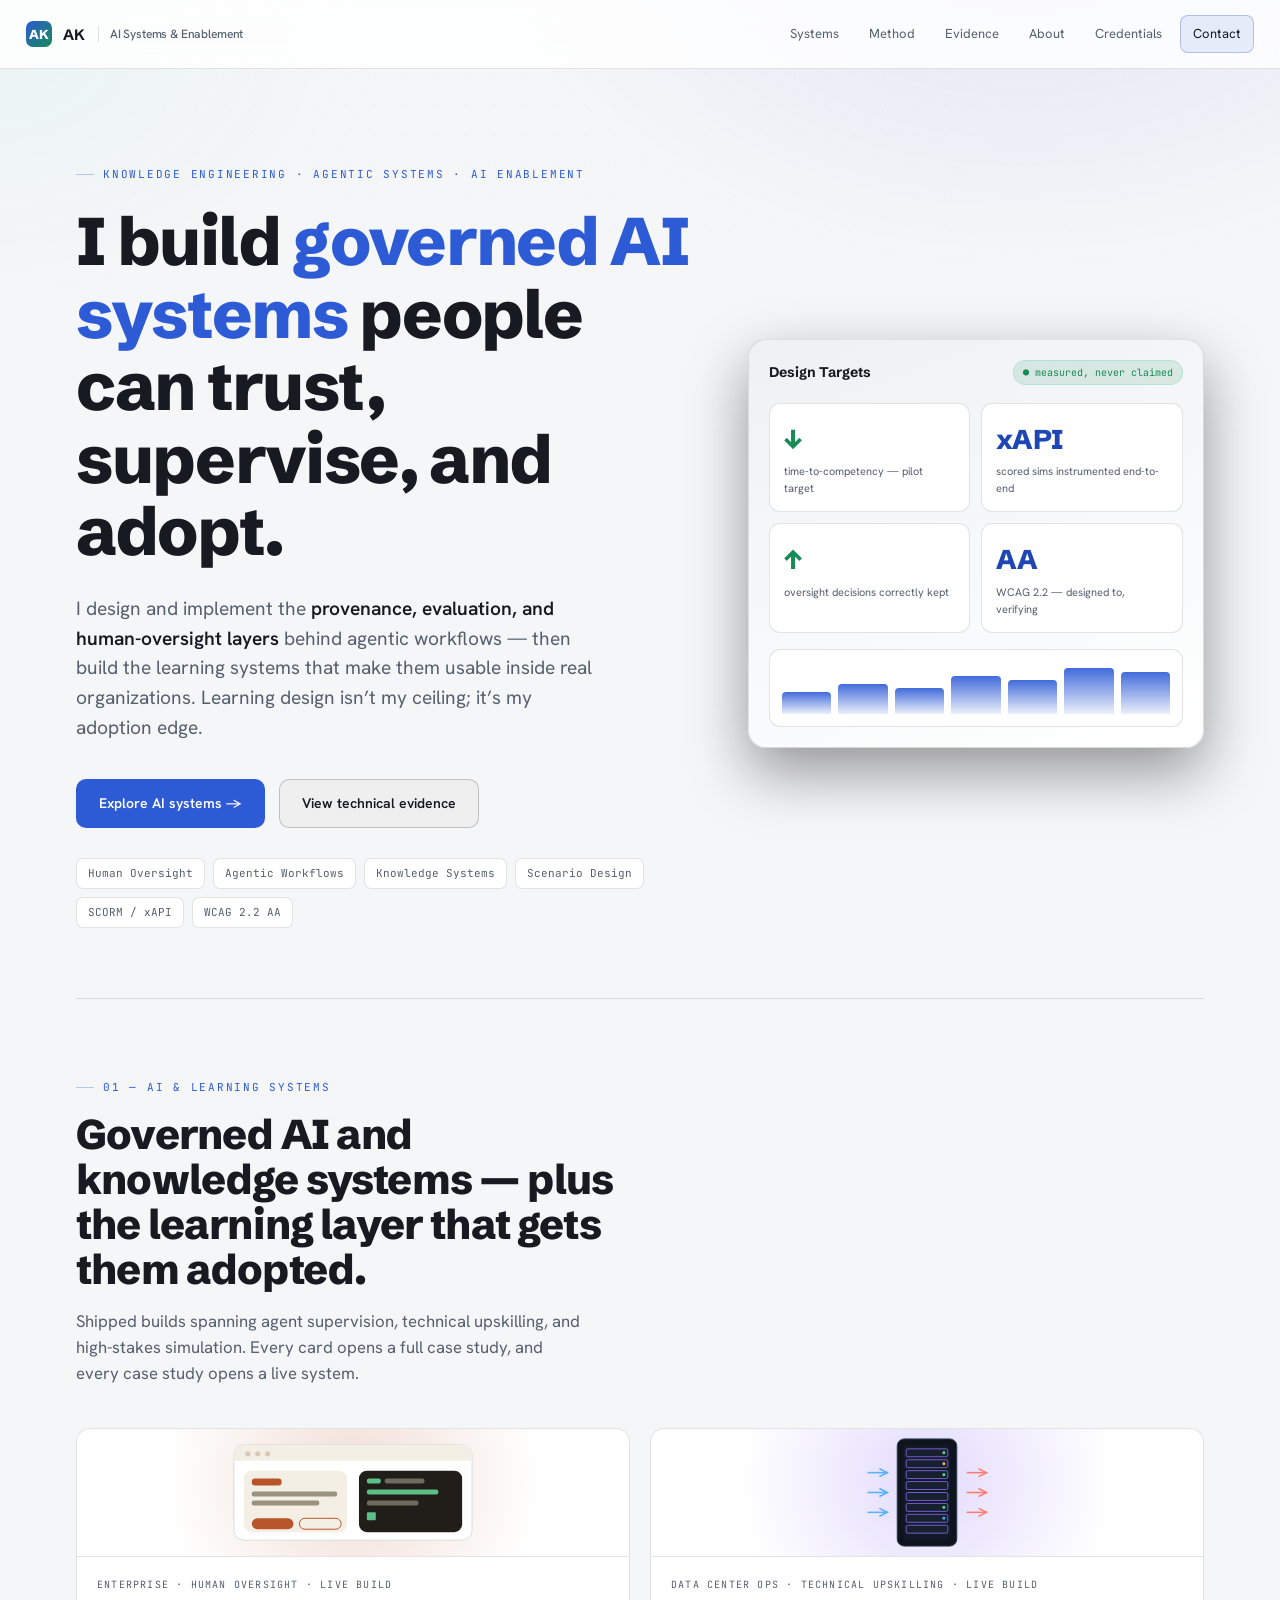
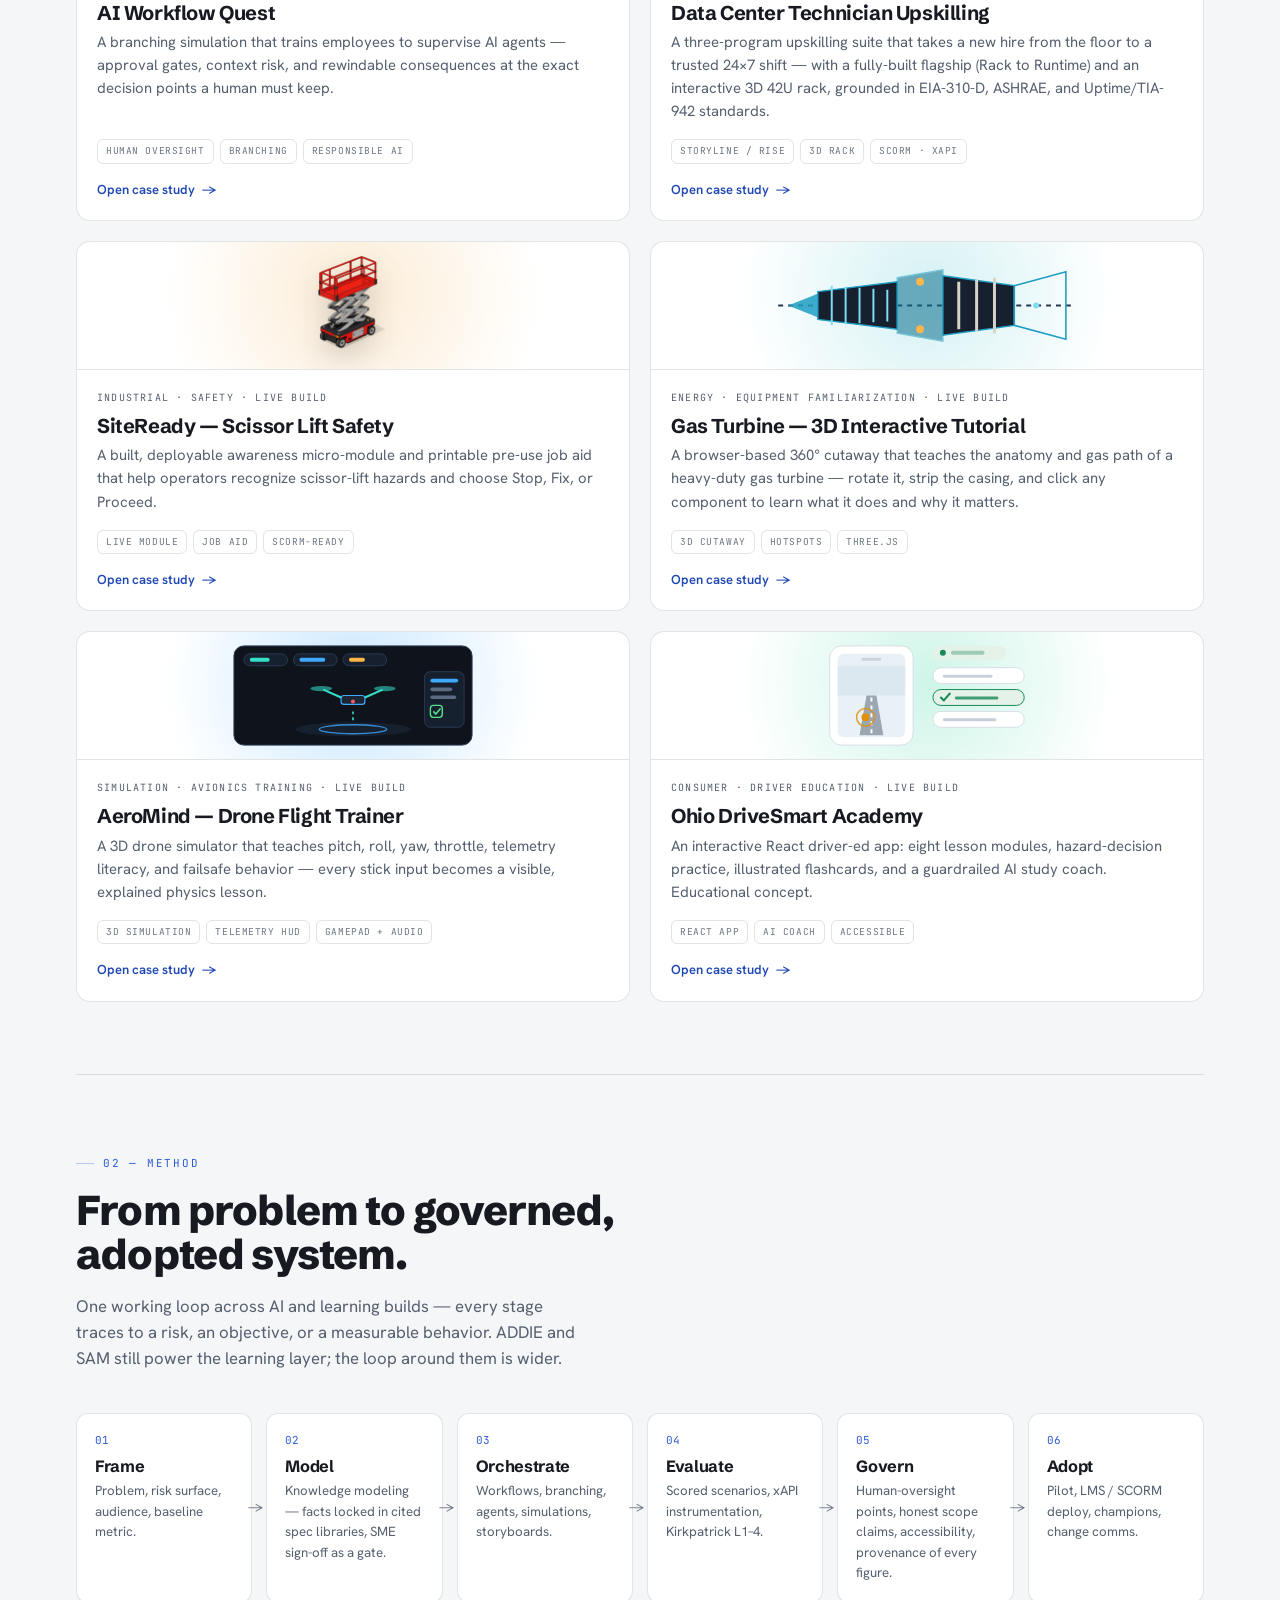
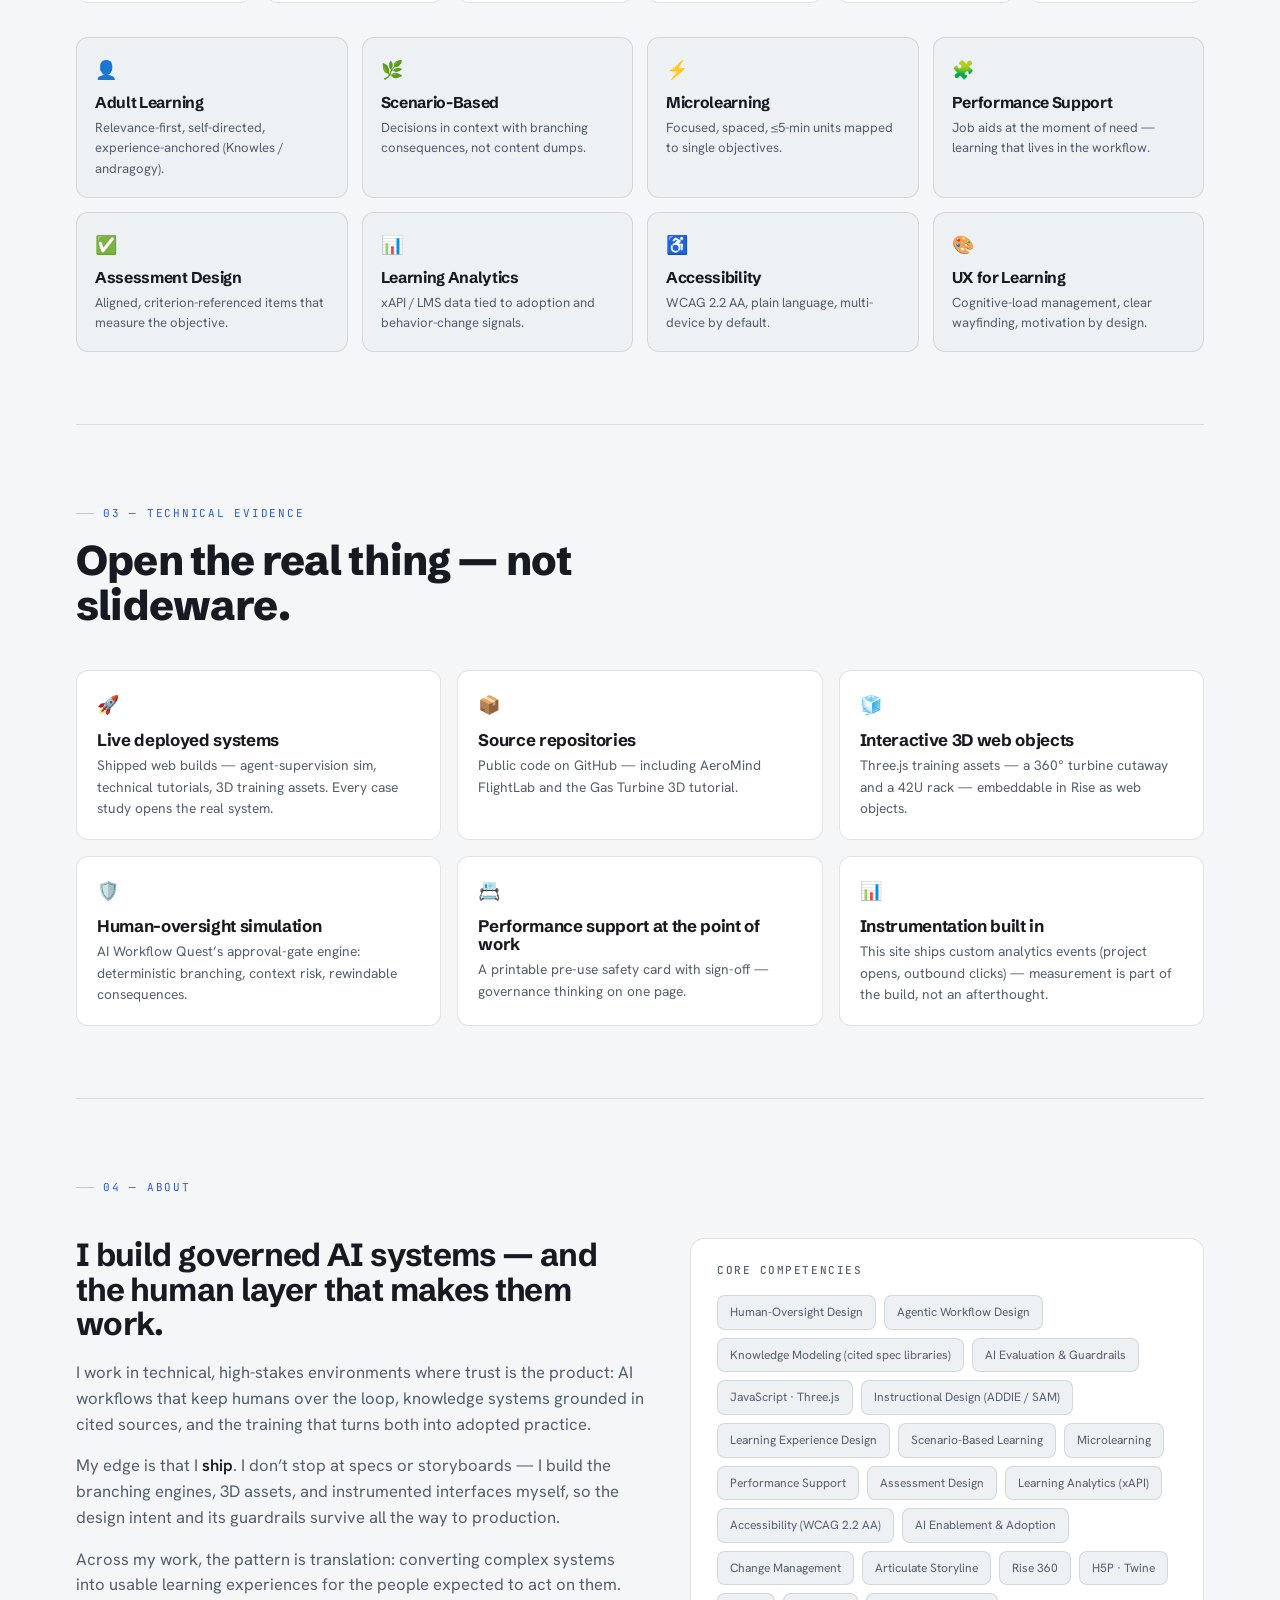
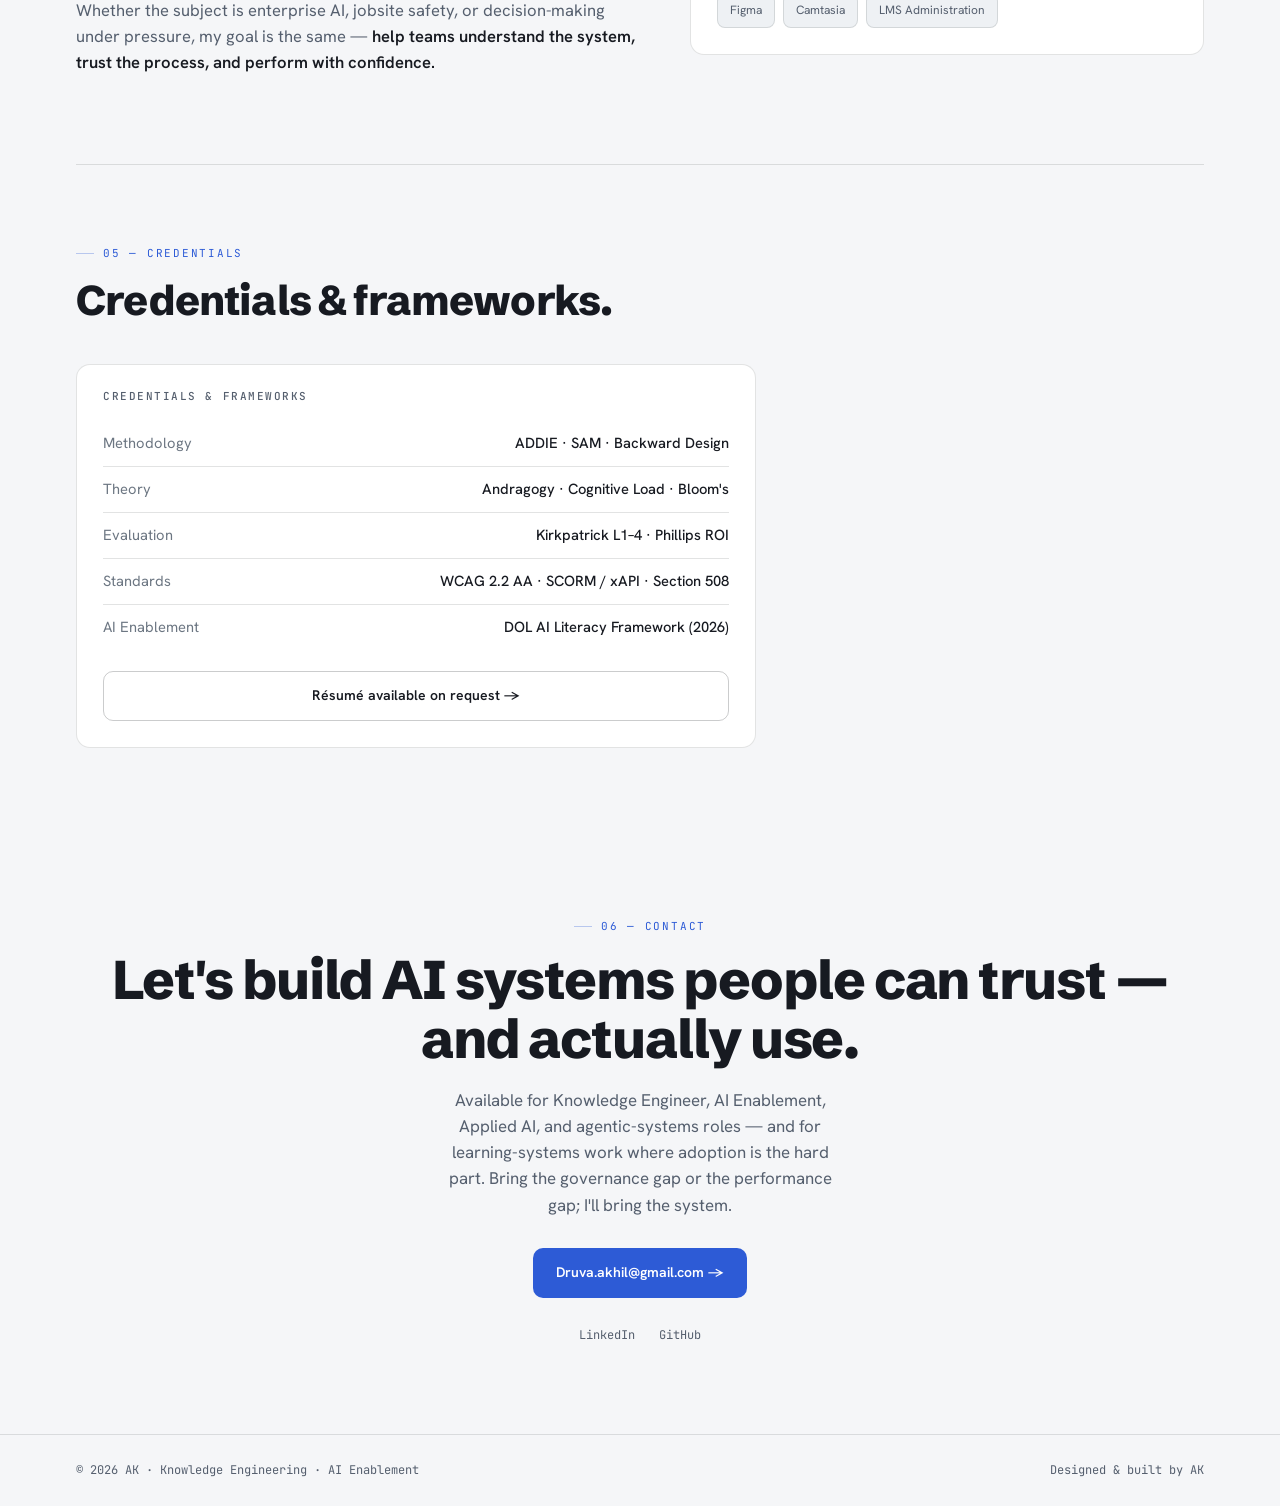
==== index.html @ ca0e845a "Hard pivot: AI-systems-first positioning + P0/P1/P2 audit fixes Repositions the portfolio per the ex" ====
<!DOCTYPE html>
<html lang="en">
<head>
<meta charset="UTF-8">
<meta name="viewport" content="width=device-width, initial-scale=1.0">
<title>AK — Knowledge Engineering · AI Enablement</title>
<link rel="preconnect" href="https://fonts.googleapis.com">
<link rel="preconnect" href="https://fonts.gstatic.com" crossorigin>
<link href="https://fonts.googleapis.com/css2?family=Hanken+Grotesk:wght@400;500;600;700&family=Schibsted+Grotesk:wght@500;600;700;800&family=JetBrains+Mono:wght@400;500&display=swap" rel="stylesheet">
<style>
:root{
  --bg:#F5F6F8; --surface:#FFFFFF; --surface-2:#EEF1F4; --surface-3:#E3E7EC;
  --border:rgba(22,24,29,.12); --border-2:rgba(22,24,29,.22);
  --text:#171A21; --muted:#555F6E; --faint:#6C7682;
  --primary:#2D5BD6; --primary-2:#1E47B5; --primary-soft:rgba(45,91,214,.10); --primary-line:rgba(45,91,214,.30);
  --emerald:#178A55; --emerald-soft:rgba(23,138,85,.12);
  --amber:#E0900C; --amber-soft:rgba(224,144,12,.14);
  --display:'Schibsted Grotesk',sans-serif; --sans:'Hanken Grotesk',sans-serif; --mono:'JetBrains Mono',monospace;
  --maxw:1180px; --r:14px;
}
*{margin:0;padding:0;box-sizing:border-box}
html{scroll-behavior:smooth}
body{background:var(--bg);color:var(--text);font-family:var(--sans);line-height:1.55;-webkit-font-smoothing:antialiased;overflow-x:hidden}
body::before{content:"";position:fixed;inset:0;z-index:0;pointer-events:none;
  background:
   radial-gradient(900px 600px at 80% -10%,var(--primary-soft),transparent 60%),
   radial-gradient(700px 500px at 0% 5%,rgba(63,215,164,.05),transparent 55%);}
.grid-bg{position:fixed;inset:0;z-index:0;pointer-events:none;opacity:.5;
  background-image:radial-gradient(rgba(22,24,29,.05) 1px,transparent 1px);background-size:30px 30px;
  mask-image:radial-gradient(ellipse 90% 60% at 50% 0%,#000,transparent 80%)}
::selection{background:var(--primary);color:#fff}
a{color:inherit;text-decoration:none}
.wrap{max-width:var(--maxw);margin:0 auto;padding:0 26px;position:relative;z-index:2}

/* eyebrow / labels */
.kicker{font-family:var(--mono);font-size:11px;letter-spacing:.16em;text-transform:uppercase;color:var(--primary);display:inline-flex;align-items:center;gap:9px}
.kicker::before{content:"";width:18px;height:1px;background:var(--primary-line)}
h1,h2,h3,h4{font-family:var(--display);letter-spacing:-.02em;line-height:1.08;font-weight:700}

/* ---------- NAV ---------- */
nav.top{position:fixed;top:0;left:0;right:0;z-index:50;display:flex;align-items:center;justify-content:space-between;
  padding:15px 26px;border-bottom:1px solid var(--border);background:rgba(255,255,255,.82);backdrop-filter:blur(14px)}
.brand{display:flex;align-items:center;gap:11px;font-family:var(--display);font-weight:700;font-size:15px;letter-spacing:-.01em;cursor:pointer}
.brand .mark{width:26px;height:26px;border-radius:7px;background:linear-gradient(135deg,var(--primary),var(--emerald));display:grid;place-items:center;font-size:13px;color:#fff;font-weight:800}
.brand .role{color:var(--muted);font-weight:500;font-size:12px;font-family:var(--sans);border-left:1px solid var(--border);padding-left:11px;margin-left:2px}
.navlinks{display:flex;gap:6px;align-items:center}
.navlinks a,.navlinks button{font-size:13px;color:var(--muted);padding:8px 12px;border-radius:8px;transition:.2s;cursor:pointer;background:none;border:0;font-family:inherit;line-height:inherit}
.navlinks a:hover,.navlinks button:hover{color:var(--text);background:var(--surface-2)}
.navlinks a.cta,.navlinks button.cta{color:var(--text);border:1px solid var(--primary-line);background:var(--primary-soft)}
.navlinks a.cta:hover{background:var(--primary);color:#fff}
.burger{display:none;background:none;border:1px solid var(--border-2);color:var(--text);border-radius:8px;padding:7px 11px;cursor:pointer}
@media(max-width:840px){.navlinks{display:none;position:absolute;top:60px;right:18px;left:18px;flex-direction:column;background:var(--surface-2);border:1px solid var(--border);border-radius:12px;padding:10px}
 .navlinks.open{display:flex}.navlinks a{width:100%}.burger{display:block}.brand .role{display:none}}

/* ---------- VIEWS ---------- */
.view{display:none;padding-top:62px}
.view.active{display:block;animation:fade .5s ease}
@keyframes fade{from{opacity:0;transform:translateY(8px)}to{opacity:1;transform:none}}

/* reveal */
.rv{opacity:0;transform:translateY(22px);transition:.8s cubic-bezier(.16,1,.3,1)}
.rv.in{opacity:1;transform:none}

/* ---------- HERO ---------- */
.hero{padding:96px 0 70px}
.hero-grid{display:grid;grid-template-columns:1.15fr .85fr;gap:54px;align-items:center}
.hero h1{font-size:clamp(2.4rem,5.6vw,4.2rem);font-weight:800;margin:22px 0 0;max-width:16ch}
.hero h1 .hl{color:var(--primary)}
.hero .lead{margin-top:26px;font-size:clamp(1.05rem,1.5vw,1.22rem);color:var(--muted);max-width:48ch}
.hero .lead b{color:var(--text);font-weight:600}
.hero-cta{margin-top:36px;display:flex;gap:14px;flex-wrap:wrap}
.btn{display:inline-flex;align-items:center;gap:9px;font-size:14px;font-weight:600;padding:13px 22px;border-radius:10px;transition:.25s;cursor:pointer;border:1px solid transparent}
.btn-primary{background:var(--primary);color:#fff}.btn-primary:hover{background:var(--primary-2);box-shadow:0 8px 30px rgba(94,139,255,.3)}
.btn-ghost{border-color:var(--border-2);color:var(--text)}.btn-ghost:hover{background:var(--surface-2);border-color:var(--primary-line)}
.hero-tags{margin-top:30px;display:flex;flex-wrap:wrap;gap:8px}
.tag{font-family:var(--mono);font-size:11px;color:var(--muted);border:1px solid var(--border);background:var(--surface);padding:6px 11px;border-radius:7px}
/* dashboard mock */
.dash{background:linear-gradient(160deg,var(--surface-2),var(--surface));border:1px solid var(--border);border-radius:18px;padding:20px;box-shadow:0 24px 60px rgba(0,0,0,.4)}
.dash-top{display:flex;justify-content:space-between;align-items:center;margin-bottom:18px}
.dash-top .t{font-family:var(--display);font-weight:700;font-size:14px}
.dash-top .pill{font-family:var(--mono);font-size:10px;color:var(--emerald);background:var(--emerald-soft);border:1px solid rgba(63,215,164,.25);padding:4px 9px;border-radius:20px}
.dash-stats{display:grid;grid-template-columns:1fr 1fr;gap:11px;margin-bottom:16px}
.dstat{background:var(--surface);border:1px solid var(--border);border-radius:11px;padding:14px}
.dstat .n{font-family:var(--display);font-weight:800;font-size:1.7rem;letter-spacing:-.03em}
.dstat .n.up{color:var(--emerald)}.dstat .n.bl{color:var(--primary-2)}
.dstat .l{font-size:11px;color:var(--muted);margin-top:3px}
.bars{display:flex;align-items:flex-end;gap:7px;height:78px;padding:12px;background:var(--surface);border:1px solid var(--border);border-radius:11px}
.bars i{flex:1;background:linear-gradient(var(--primary),var(--primary-soft));border-radius:4px 4px 0 0;opacity:.9;animation:rise 1s cubic-bezier(.16,1,.3,1) both}
@keyframes rise{from{height:4px!important;opacity:0}to{opacity:.9}}
@media(max-width:860px){.hero-grid{grid-template-columns:1fr;gap:38px}}

/* ---------- SECTION ---------- */
section.blk{padding:72px 0;border-top:1px solid var(--border)}
.sec-head{max-width:62ch;margin-bottom:42px}
.sec-head h2{font-size:clamp(1.7rem,3.6vw,2.6rem);font-weight:800;margin-top:16px}
.sec-head p{margin-top:16px;color:var(--muted);font-size:1.05rem;max-width:56ch}

/* learning systems cards */
.sys-grid{display:grid;grid-template-columns:repeat(2,1fr);gap:20px}
.sys-card{background:var(--surface);border:1px solid var(--border);border-radius:var(--r);overflow:hidden;cursor:pointer;transition:.3s;display:flex;flex-direction:column}
.sys-card:hover{transform:translateY(-5px);border-color:var(--primary-line);box-shadow:0 18px 44px rgba(0,0,0,.4)}
.sys-thumb{height:128px;position:relative;display:grid;place-items:center;border-bottom:1px solid var(--border);overflow:hidden}
.sys-thumb .ic{font-size:30px;z-index:2}
.sys-thumb .glow{position:absolute;inset:0;opacity:.9}
.sys-thumb img.prev{position:absolute;inset:0;width:100%;height:100%;object-fit:contain;padding:14px;z-index:2;filter:drop-shadow(0 10px 14px rgba(22,24,29,.18))}
.sys-thumb svg.prev{position:absolute;inset:0;width:100%;height:100%;z-index:2}
.t-lms .glow{background:radial-gradient(circle at 50% 40%,rgba(184,85,43,.22),transparent 65%)}
.t-safe .glow{background:radial-gradient(circle at 50% 40%,rgba(242,180,92,.28),transparent 65%)}
.t-drive .glow{background:radial-gradient(circle at 50% 40%,rgba(63,215,164,.28),transparent 65%)}
.t-aero .glow{background:radial-gradient(circle at 50% 40%,rgba(63,169,255,.30),transparent 65%)}
.t-turbine .glow{background:radial-gradient(circle at 50% 40%,rgba(90,200,210,.28),transparent 65%)}
.t-datacenter .glow{background:radial-gradient(circle at 50% 40%,rgba(139,110,246,.28),transparent 65%)}
.sys-body{padding:20px;flex:1;display:flex;flex-direction:column}
.sys-cat{font-family:var(--mono);font-size:10px;letter-spacing:.12em;text-transform:uppercase;color:var(--muted)}
.sys-card h3{font-size:1.25rem;margin:9px 0 8px}
.sys-card p{color:var(--muted);font-size:.93rem;flex:1}
.sys-meta{margin-top:16px;display:flex;flex-wrap:wrap;gap:6px}
.mini{font-family:var(--mono);font-size:9.5px;color:var(--faint);border:1px solid var(--border);padding:4px 8px;border-radius:6px;text-transform:uppercase;letter-spacing:.06em}
.sys-go{margin-top:16px;font-size:13px;font-weight:600;color:var(--primary-2);display:flex;align-items:center;gap:7px}
.sys-card:hover .sys-go .a{transform:translateX(4px)}.sys-go .a{transition:.25s}
@media(max-width:860px){.sys-grid{grid-template-columns:1fr}}

/* ADDIE / process */
.addie{display:grid;grid-template-columns:repeat(6,1fr);gap:14px;margin-bottom:34px}
@media(max-width:1000px){.addie{grid-template-columns:repeat(3,1fr)}.addie-step::after{display:none}}
@media(max-width:560px){.addie{grid-template-columns:1fr 1fr}}
.addie-step{background:var(--surface);border:1px solid var(--border);border-radius:12px;padding:18px;position:relative}
.addie-step .s{font-family:var(--mono);font-size:11px;color:var(--primary)}
.addie-step h4{font-size:1.02rem;margin:8px 0 6px}
.addie-step p{font-size:.83rem;color:var(--muted)}
.addie-step::after{content:"→";position:absolute;right:-12px;top:50%;transform:translateY(-50%);color:var(--faint);font-size:14px;z-index:3}
.addie-step:last-child::after{display:none}
@media(max-width:860px){.addie{grid-template-columns:1fr 1fr}.addie-step::after{display:none}}
.method-grid{display:grid;grid-template-columns:repeat(4,1fr);gap:14px}
.method{background:var(--surface-2);border:1px solid var(--border);border-radius:12px;padding:18px;transition:.25s}
.method:hover{border-color:var(--primary-line)}
.method .ic{font-size:18px}
.method h4{font-size:.98rem;margin:11px 0 6px}
.method p{font-size:.82rem;color:var(--muted)}
@media(max-width:860px){.method-grid{grid-template-columns:1fr 1fr}}

/* artifacts */
.art-grid{display:grid;grid-template-columns:repeat(3,1fr);gap:16px}
.art{background:var(--surface);border:1px solid var(--border);border-radius:12px;padding:20px}
.art .ic{font-size:18px;color:var(--primary-2)}
.art h4{margin:12px 0 6px;font-size:1.05rem}
.art p{font-size:.86rem;color:var(--muted)}
@media(max-width:860px){.art-grid{grid-template-columns:1fr}}

/* about / resume */
.two{display:grid;grid-template-columns:1.05fr .95fr;gap:46px;align-items:start}
@media(max-width:860px){.two{grid-template-columns:1fr;gap:34px}}
.prose p{color:var(--muted);margin-bottom:16px;font-size:1.04rem}
.prose b{color:var(--text);font-weight:600}
.panel{background:var(--surface);border:1px solid var(--border);border-radius:var(--r);padding:26px}
.panel h4{font-family:var(--mono);font-size:11px;letter-spacing:.14em;text-transform:uppercase;color:var(--muted);font-weight:500;margin-bottom:18px}
.kv{display:flex;justify-content:space-between;gap:16px;padding:11px 0;border-top:1px solid var(--border);font-size:.92rem}
.kv:first-of-type{border-top:0}.kv .k{color:var(--faint)}.kv .v{text-align:right;font-weight:500}
.comp-list{display:flex;flex-wrap:wrap;gap:8px}
.comp{font-size:12px;border:1px solid var(--border);background:var(--surface-2);padding:7px 12px;border-radius:8px;color:var(--muted)}
.res-row{padding:16px 0;border-top:1px solid var(--border)}
.res-row:first-child{border-top:0}
.res-row .rt{font-weight:600;font-family:var(--display)}
.res-row .rs{font-size:12px;color:var(--primary-2);font-family:var(--mono);margin:3px 0 7px}
.res-row p{font-size:.9rem;color:var(--muted)}

/* contact */
.contact{text-align:center;padding:90px 0}
.contact h2{font-size:clamp(2rem,5vw,3.4rem);font-weight:800}
.contact p{color:var(--muted);max-width:46ch;margin:18px auto 0;font-size:1.06rem}
.contact .btn{margin-top:30px}
.cx{margin-top:28px;display:flex;gap:24px;justify-content:center;flex-wrap:wrap;font-family:var(--mono);font-size:12px;color:var(--muted)}
.cx a:hover{color:var(--primary-2)}

footer{border-top:1px solid var(--border);padding:26px 0;font-size:12px;color:var(--muted);font-family:var(--mono)}
footer .wrap{display:flex;justify-content:space-between;flex-wrap:wrap;gap:12px}

/* ============ PROJECT PAGE ============ */
.proj-hero{padding:46px 0 30px;border-bottom:1px solid var(--border)}
.back{font-size:13px;color:var(--muted);display:inline-flex;align-items:center;gap:8px;margin-bottom:24px;cursor:pointer;transition:.2s;background:none;border:0;font-family:inherit;padding:0}
.back:hover{color:var(--text)}
.proj-hero h1{font-size:clamp(2rem,4.6vw,3.2rem);font-weight:800;margin:14px 0 0;max-width:18ch}
.proj-hero .sub{margin-top:18px;color:var(--muted);font-size:1.1rem;max-width:58ch}
.proj-facts{margin-top:28px;display:grid;grid-template-columns:repeat(4,1fr);gap:1px;background:var(--border);border:1px solid var(--border);border-radius:12px;overflow:hidden}
.fact{background:var(--surface);padding:16px}
.fact .fl{font-family:var(--mono);font-size:10px;letter-spacing:.1em;text-transform:uppercase;color:var(--faint)}
.fact .fv{font-weight:600;font-size:.95rem;margin-top:5px}
@media(max-width:760px){.proj-facts{grid-template-columns:1fr 1fr}.proj-hero h1{font-size:2rem}}

/* sticky section nav */
.proj-layout{display:grid;grid-template-columns:200px 1fr;gap:40px;padding:40px 0}
.sidenav{position:sticky;top:84px;align-self:start;font-size:13px}
.sidenav a,.sidenav button{display:block;width:100%;text-align:left;padding:7px 12px;color:var(--muted);border-radius:8px;border-left:2px solid transparent;cursor:pointer;transition:.2s;line-height:1.3;background:none;border-top:0;border-right:0;border-bottom:0;font-family:inherit;font-size:inherit}
.sidenav a:hover,.sidenav button:hover{color:var(--text);background:var(--surface)}
.sidenav a.active{color:var(--primary-2);border-left-color:var(--primary)}
@media(max-width:920px){.proj-layout{grid-template-columns:1fr}.sidenav{display:none}}

.s-block{padding:30px 0;border-top:1px solid var(--border);scroll-margin-top:80px}
.s-block:first-child{border-top:0}
.s-block .num{font-family:var(--mono);font-size:11px;color:var(--primary)}
.s-block h3{font-size:1.4rem;margin:8px 0 16px;font-weight:700}
.s-block p{color:var(--muted);margin-bottom:14px}
.s-block p b{color:var(--text);font-weight:600}

/* objective list */
.obj{list-style:none;display:flex;flex-direction:column;gap:10px}
.obj li{display:grid;grid-template-columns:auto 1fr;gap:12px;align-items:start;background:var(--surface);border:1px solid var(--border);border-radius:10px;padding:13px 15px}
.obj .lvl{font-family:var(--mono);font-size:10px;text-transform:uppercase;letter-spacing:.08em;color:var(--primary-2);border:1px solid var(--primary-line);padding:3px 8px;border-radius:6px;white-space:nowrap;align-self:start}
.obj .lvl.app{color:var(--emerald);border-color:rgba(63,215,164,.3)}
.obj .lvl.eval{color:#9a6a00;border-color:rgba(224,144,12,.35)}
.obj li span{font-size:.95rem}

/* arch / module map */
.arch{display:flex;flex-direction:column;gap:10px}
.arch-tier{background:var(--surface);border:1px solid var(--border);border-radius:11px;padding:16px}
.arch-tier .at{font-weight:600;display:flex;align-items:center;gap:10px;margin-bottom:10px}
.arch-tier .at .badge{font-family:var(--mono);font-size:10px;color:var(--primary);background:var(--primary-soft);padding:3px 8px;border-radius:6px}
.mods{display:flex;flex-wrap:wrap;gap:8px}
.mod{font-size:12px;background:var(--surface-2);border:1px solid var(--border);padding:7px 11px;border-radius:8px;color:var(--muted)}

/* storyboard frame */
.story-grid{display:grid;grid-template-columns:1fr 1fr;gap:16px}
.frame{background:var(--surface);border:1px solid var(--border);border-radius:12px;overflow:hidden}
.frame .screen{height:150px;background:var(--surface-3);border-bottom:1px solid var(--border);position:relative;display:flex;flex-direction:column;padding:14px;gap:8px}
.frame .screen .fnum{position:absolute;top:10px;right:12px;font-family:var(--mono);font-size:10px;color:var(--faint)}
.mock-bar{height:8px;border-radius:4px;background:var(--border-2)}
.mock-bar.w70{width:70%}.mock-bar.w40{width:40%}.mock-bar.w90{width:90%}
.mock-btn{margin-top:auto;display:flex;gap:7px}
.mock-btn i{height:22px;border-radius:6px;background:var(--primary-soft);border:1px solid var(--primary-line);flex:1}
.mock-btn i.alt{background:var(--surface);border-color:var(--border)}
.frame .meta{padding:14px}
.frame .meta .role{font-family:var(--mono);font-size:9.5px;text-transform:uppercase;letter-spacing:.1em;color:var(--primary-2);margin-bottom:4px}
.frame .meta p{font-size:.85rem;color:var(--muted);margin-bottom:10px}
.frame .meta p:last-child{margin-bottom:0}
@media(max-width:680px){.story-grid{grid-template-columns:1fr}}

/* generic cards row */
.row3{display:grid;grid-template-columns:repeat(3,1fr);gap:14px}
.row2{display:grid;grid-template-columns:1fr 1fr;gap:14px}
.mini-card{background:var(--surface);border:1px solid var(--border);border-radius:11px;padding:18px}
.mini-card .ic{font-size:17px;color:var(--primary-2)}
.mini-card h4{font-size:1rem;margin:10px 0 6px}
.mini-card p{font-size:.85rem;color:var(--muted);margin:0}
@media(max-width:760px){.row3,.row2{grid-template-columns:1fr}}

/* assessment table */
.tbl{width:100%;border-collapse:collapse;border:1px solid var(--border);border-radius:11px;overflow:hidden;font-size:.88rem}
.tbl th{text-align:left;font-family:var(--mono);font-size:10px;letter-spacing:.1em;text-transform:uppercase;color:var(--muted);font-weight:500;padding:12px 14px;background:var(--surface-2);border-bottom:1px solid var(--border)}
.tbl td{padding:12px 14px;border-bottom:1px solid var(--border);color:var(--muted);vertical-align:top}
.tbl tr:last-child td{border-bottom:0}
.tbl td b{color:var(--text);font-weight:600}
.tbl .tag-l{font-family:var(--mono);font-size:10px;color:var(--primary-2)}

/* accessibility checklist */
.a11y{display:grid;grid-template-columns:1fr 1fr;gap:10px}
.a11y div{display:flex;gap:10px;align-items:flex-start;font-size:.9rem;color:var(--muted);background:var(--surface);border:1px solid var(--border);border-radius:9px;padding:12px 14px}
.a11y .ck{color:var(--emerald);font-weight:700}
@media(max-width:680px){.a11y{grid-template-columns:1fr}}

/* prototype screens */
.proto{display:grid;grid-template-columns:repeat(3,1fr);gap:16px}
.device{background:var(--surface);border:1px solid var(--border-2);border-radius:14px;padding:10px;box-shadow:0 14px 36px rgba(0,0,0,.35)}
.device .scr{background:var(--bg);border:1px solid var(--border);border-radius:9px;min-height:220px;padding:14px;display:flex;flex-direction:column;gap:9px}
.device .scr .hd{display:flex;justify-content:space-between;align-items:center}
.device .scr .hd .dt{font-family:var(--display);font-weight:700;font-size:13px}
.device .scr .hd .dp{font-family:var(--mono);font-size:9px;color:var(--emerald);background:var(--emerald-soft);padding:2px 6px;border-radius:10px}
.device .cap{font-family:var(--mono);font-size:10px;color:var(--faint);text-align:center;margin-top:10px;letter-spacing:.04em}
.progress{height:6px;background:var(--surface-3);border-radius:4px;overflow:hidden}
.progress i{display:block;height:100%;background:var(--primary);border-radius:4px}
.choice{border:1px solid var(--border);border-radius:8px;padding:10px;font-size:.78rem;color:var(--muted)}
.choice.sel{border-color:var(--primary-line);background:var(--primary-soft);color:var(--text)}
.donut{width:74px;height:74px;border-radius:50%;margin:6px auto;background:conic-gradient(var(--surface-3) 0 100%);display:grid;place-items:center}
.donut::after{content:"—";width:52px;height:52px;border-radius:50%;background:var(--bg);display:grid;place-items:center;font-family:var(--display);font-weight:700;font-size:14px;color:var(--faint)}
@media(max-width:760px){.proto{grid-template-columns:1fr}}

/* metrics */
.metric-grid{display:grid;grid-template-columns:repeat(4,1fr);gap:14px}
.mc{background:var(--surface);border:1px solid var(--border);border-radius:12px;padding:20px}
.mc .v{font-family:var(--display);font-weight:800;font-size:1.9rem;letter-spacing:-.03em;color:var(--primary-2)}
.mc .v.up{color:var(--emerald)}
.mc .l{font-size:.82rem;color:var(--muted);margin-top:6px}
.mc .k{font-family:var(--mono);font-size:9.5px;color:var(--faint);margin-top:8px;text-transform:uppercase;letter-spacing:.06em}
@media(max-width:760px){.metric-grid{grid-template-columns:1fr 1fr}}
.note{font-family:var(--mono);font-size:11px;color:var(--faint);margin-top:14px;display:flex;gap:8px}
.note b{color:var(--primary-2)}
.mtgt{display:inline-flex;align-items:center;gap:7px;font-family:var(--mono);font-weight:700;font-size:.82rem;letter-spacing:.04em;text-transform:uppercase;color:var(--emerald);background:var(--emerald-soft);border:1px solid rgba(23,138,85,.32);border-radius:999px;padding:6px 13px}

/* reflection */
.reflect{background:linear-gradient(160deg,var(--surface-2),var(--surface));border:1px solid var(--border);border-left:3px solid var(--primary);border-radius:12px;padding:24px}
.reflect p{color:var(--muted);margin-bottom:12px}
.reflect p:last-child{margin-bottom:0}
.reflect b{color:var(--text)}

/* journey */
.journey{display:grid;grid-template-columns:repeat(4,1fr);gap:1px;background:var(--border);border:1px solid var(--border);border-radius:12px;overflow:hidden}
.jstep{background:var(--surface);padding:16px}
.jstep .jh{font-weight:600;font-size:.92rem;display:flex;align-items:center;gap:8px}
.jstep .jh .d{width:7px;height:7px;border-radius:50%;background:var(--primary)}
.jstep .je{font-size:.8rem;color:var(--muted);margin-top:8px}
.jstep .jp{font-size:.74rem;color:var(--faint);margin-top:8px;font-style:italic}
@media(max-width:760px){.journey{grid-template-columns:1fr 1fr}}
/* ---------- a11y & robustness (pivot pass) ---------- */
a.sys-card{color:inherit;text-decoration:none}
a.art{color:inherit;text-decoration:none;display:block;transition:.25s}
a.art:hover{transform:translateY(-3px);border-color:var(--primary-line)}
button.btn{font-family:inherit;line-height:inherit}
button.brand{background:none;border:0;padding:0;color:inherit;text-align:left}
:is(a,button,[tabindex="0"]):focus-visible{outline:2px solid var(--primary);outline-offset:3px;border-radius:8px}
@media print{.rv{opacity:1 !important;transform:none !important}}
@media (prefers-reduced-motion: reduce){.rv{opacity:1;transform:none;transition:none}}
</style>
</head>
<body>
<div class="grid-bg"></div>

<nav class="top">
  <button class="brand" onclick="go('home')" aria-label="Home"><span class="mark">AK</span> AK <span class="role">AI Systems &amp; Enablement</span></button>
  <div class="navlinks" id="navlinks">
    <button onclick="go('home');scrollTo2('systems')">Systems</button>
    <button onclick="go('home');scrollTo2('process')">Method</button>
    <button onclick="go('home');scrollTo2('artifacts')">Evidence</button>
    <button onclick="go('home');scrollTo2('about')">About</button>
    <button onclick="go('home');scrollTo2('resume')">Credentials</button>
    <button class="cta" onclick="go('home');scrollTo2('contact')">Contact</button>
  </div>
  <button class="burger" aria-label="Menu" aria-controls="navlinks" aria-expanded="false" onclick="var n=document.getElementById('navlinks');n.classList.toggle('open');this.setAttribute('aria-expanded',n.classList.contains('open'))">☰</button>
</nav>

<!-- ============================= HOME ============================= -->
<main id="home" class="view active">
  <div class="wrap">
    <!-- HERO -->
    <header class="hero">
      <div class="hero-grid">
        <div>
          <span class="kicker rv">Knowledge Engineering · Agentic Systems · AI Enablement</span>
          <h1 class="rv">I build <span class="hl">governed AI systems</span> people can trust, supervise, and adopt.</h1>
          <p class="lead rv">I design and implement the <b>provenance, evaluation, and human-oversight layers</b> behind agentic workflows — then build the learning systems that make them usable inside real organizations. Learning design isn’t my ceiling; it’s my adoption edge.</p>
          <div class="hero-cta rv">
            <button class="btn btn-primary" onclick="scrollTo2('systems')">Explore AI systems →</button>
            <button class="btn btn-ghost" onclick="scrollTo2('artifacts')">View technical evidence</button>
          </div>
          <div class="hero-tags rv">
            <span class="tag">Human Oversight</span><span class="tag">Agentic Workflows</span><span class="tag">Knowledge Systems</span><span class="tag">Scenario Design</span><span class="tag">SCORM / xAPI</span><span class="tag">WCAG 2.2 AA</span>
          </div>
        </div>
        <div class="dash rv">
          <div class="dash-top"><span class="t">Design Targets</span><span class="pill">● measured, never claimed</span></div>
          <div class="dash-stats">
            <div class="dstat"><div class="n up">↓</div><div class="l">time-to-competency — pilot target</div></div>
            <div class="dstat"><div class="n bl">xAPI</div><div class="l">scored sims instrumented end-to-end</div></div>
            <div class="dstat"><div class="n up">↑</div><div class="l">oversight decisions correctly kept</div></div>
            <div class="dstat"><div class="n bl">AA</div><div class="l">WCAG 2.2 — designed to, verifying</div></div>
          </div>
          <div class="bars">
            <i style="height:42%"></i><i style="height:58%"></i><i style="height:50%"></i><i style="height:72%"></i><i style="height:64%"></i><i style="height:88%"></i><i style="height:80%"></i>
          </div>
        </div>
      </div>
    </header>

    <!-- LEARNING SYSTEMS -->
    <section class="blk" id="systems">
      <div class="sec-head rv">
        <span class="kicker">01 — AI &amp; Learning Systems</span>
        <h2>Governed AI and knowledge systems — plus the learning layer that gets them adopted.</h2>
        <p>Shipped builds spanning agent supervision, technical upskilling, and high-stakes simulation. Every card opens a full case study, and every case study opens a live system.</p>
      </div>
      <div class="sys-grid">
        <a class="sys-card rv" href="#/p-lms"><div class="sys-thumb t-lms"><div class="glow"></div><svg class="prev" viewBox="0 0 360 128" xmlns="http://www.w3.org/2000/svg" role="img" aria-label="Illustrative mockup of the AI Workflow Quest decision simulation"><rect x="60" y="16" width="240" height="96" rx="10" fill="#FFFFFF" stroke="#D8DEE6"/><path d="M60 26 a10 10 0 0 1 10 -10 h220 a10 10 0 0 1 10 10 v6 h-240 z" fill="#F4EFE5"/><circle cx="74" cy="25" r="2.6" fill="#D8C9B6"/><circle cx="84" cy="25" r="2.6" fill="#D8C9B6"/><circle cx="94" cy="25" r="2.6" fill="#D8C9B6"/><rect x="70" y="42" width="104" height="62" rx="8" fill="#F4EFE5"/><rect x="78" y="50" width="30" height="7" rx="3" fill="#B8552B"/><rect x="78" y="63" width="86" height="5" rx="2" fill="#9A917F"/><rect x="78" y="72" width="68" height="5" rx="2" fill="#9A917F"/><rect x="78" y="90" width="42" height="11" rx="5.5" fill="#B8552B"/><rect x="126" y="90" width="42" height="11" rx="5.5" fill="none" stroke="#B8552B"/><rect x="186" y="42" width="104" height="62" rx="8" fill="#211E19"/><rect x="194" y="50" width="14" height="5" rx="2" fill="#5BBF86"/><rect x="212" y="50" width="40" height="5" rx="2" fill="#6E6B5E"/><rect x="194" y="61" width="72" height="5" rx="2" fill="#5BBF86"/><rect x="194" y="72" width="52" height="5" rx="2" fill="#6E6B5E"/><rect x="194" y="84" width="9" height="8" rx="1" fill="#5BBF86"/></svg></div><div class="sys-body"><div class="sys-cat">Enterprise · Human oversight · Live build</div><h3>AI Workflow Quest</h3><p>A branching simulation that trains employees to supervise AI agents — approval gates, context risk, and rewindable consequences at the exact decision points a human must keep.</p><div class="sys-meta"><span class="mini">Human oversight</span><span class="mini">Branching</span><span class="mini">Responsible AI</span></div><div class="sys-go">Open case study <span class="a">&#8594;</span></div></div></a>
        <a class="sys-card rv" href="#/p-datacenter">
          <div class="sys-thumb t-datacenter"><div class="glow"></div><svg class="prev" viewBox="0 0 360 128" xmlns="http://www.w3.org/2000/svg" role="img" aria-label="Illustrative schematic of a 42U data-center server rack with airflow"><rect x="150" y="10" width="60" height="108" rx="7" fill="#0E131C" stroke="#2A3A52"/><rect x="156" y="16" width="48" height="96" rx="3" fill="#111826"/><g stroke="#8b6ef6" stroke-width="0.8" fill="#16202E"><rect x="159" y="20" width="42" height="8" rx="1.5"/><rect x="159" y="31" width="42" height="8" rx="1.5"/><rect x="159" y="42" width="42" height="8" rx="1.5"/><rect x="159" y="53" width="42" height="8" rx="1.5"/><rect x="159" y="64" width="42" height="8" rx="1.5"/><rect x="159" y="75" width="42" height="8" rx="1.5"/><rect x="159" y="86" width="42" height="8" rx="1.5"/><rect x="159" y="97" width="42" height="8" rx="1.5"/></g><g><circle cx="197" cy="24" r="1.5" fill="#54E08A"/><circle cx="197" cy="46" r="1.5" fill="#54E08A"/><circle cx="197" cy="79" r="1.5" fill="#54E08A"/><circle cx="197" cy="35" r="1.5" fill="#FFB547"/><circle cx="197" cy="90" r="1.5" fill="#3FA9FF"/></g><g stroke="#3FA9FF" stroke-width="1.6" fill="none" opacity=".85"><path d="M120 44 h20"/><path d="M132 40 l8 4 -8 4"/><path d="M120 64 h20"/><path d="M132 60 l8 4 -8 4"/><path d="M120 84 h20"/><path d="M132 80 l8 4 -8 4"/></g><g stroke="#FF6B5C" stroke-width="1.6" fill="none" opacity=".85"><path d="M220 44 h20"/><path d="M232 40 l8 4 -8 4"/><path d="M220 64 h20"/><path d="M232 60 l8 4 -8 4"/><path d="M220 84 h20"/><path d="M232 80 l8 4 -8 4"/></g></svg></div>
          <div class="sys-body">
            <div class="sys-cat">Data center ops · Technical upskilling · Live build</div>
            <h3>Data Center Technician Upskilling</h3>
            <p>A three-program upskilling suite that takes a new hire from the floor to a trusted 24×7 shift — with a fully-built flagship (Rack to Runtime) and an interactive 3D 42U rack, grounded in EIA-310-D, ASHRAE, and Uptime/TIA-942 standards.</p>
            <div class="sys-meta"><span class="mini">Storyline / Rise</span><span class="mini">3D rack</span><span class="mini">SCORM · xAPI</span></div>
            <div class="sys-go">Open case study <span class="a">→</span></div>
          </div>
        </a>
        <a class="sys-card rv" href="#/p-safe">
          <div class="sys-thumb t-safe"><div class="glow"></div><img class="prev" src="assets/p/01-hero.png" alt="Preview of the SiteReady scissor-lift safety awareness module" loading="lazy"></div>
          <div class="sys-body">
            <div class="sys-cat">Industrial · Safety · Live build</div>
            <h3>SiteReady — Scissor Lift Safety</h3>
            <p>A built, deployable awareness micro-module and printable pre-use job aid that help operators recognize scissor-lift hazards and choose Stop, Fix, or Proceed.</p>
            <div class="sys-meta"><span class="mini">Live module</span><span class="mini">Job aid</span><span class="mini">SCORM-ready</span></div>
            <div class="sys-go">Open case study <span class="a">→</span></div>
          </div>
        </a>
        <a class="sys-card rv" href="#/p-turbine">
          <div class="sys-thumb t-turbine"><div class="glow"></div><svg class="prev" viewBox="0 0 360 128" xmlns="http://www.w3.org/2000/svg" role="img" aria-label="Illustrative cutaway schematic of an axial-flow gas turbine"><line x1="30" y1="64" x2="330" y2="64" stroke="#2A3A52" stroke-width="2" stroke-dasharray="5 5"/><polygon points="40,64 70,52 70,76" fill="#1f9ec4" opacity=".85"/><path d="M70 50 L150 40 L150 88 L70 78 Z" fill="#16202E" stroke="#1f9ec4" stroke-width="1.4"/><g stroke="#7fdcf3" stroke-width="2"><line x1="84" y1="44" x2="84" y2="84"/><line x1="98" y1="45" x2="98" y2="83"/><line x1="112" y1="46" x2="112" y2="82"/><line x1="126" y1="47" x2="126" y2="81"/><line x1="140" y1="48" x2="140" y2="80"/></g><path d="M150 36 L196 28 L196 100 L150 92 Z" fill="#0b6f8f" opacity=".55" stroke="#1f9ec4" stroke-width="1.4"/><circle cx="173" cy="40" r="4" fill="#FFB547"/><circle cx="173" cy="88" r="4" fill="#FFB547"/><path d="M196 34 L268 44 L268 84 L196 94 Z" fill="#16202E" stroke="#1f9ec4" stroke-width="1.4"/><g stroke="#d8d3c6" stroke-width="3"><line x1="212" y1="40" x2="212" y2="88"/><line x1="230" y1="38" x2="230" y2="90"/><line x1="248" y1="36" x2="248" y2="92"/></g><path d="M268 44 L320 30 L320 98 L268 84 Z" fill="none" stroke="#1f9ec4" stroke-width="1.6"/><circle cx="290" cy="64" r="3" fill="#7fdcf3"/></svg></div>
          <div class="sys-body">
            <div class="sys-cat">Energy · Equipment familiarization · Live build</div>
            <h3>Gas Turbine — 3D Interactive Tutorial</h3>
            <p>A browser-based 360° cutaway that teaches the anatomy and gas path of a heavy-duty gas turbine — rotate it, strip the casing, and click any component to learn what it does and why it matters.</p>
            <div class="sys-meta"><span class="mini">3D cutaway</span><span class="mini">Hotspots</span><span class="mini">Three.js</span></div>
            <div class="sys-go">Open case study <span class="a">→</span></div>
          </div>
        </a>
        <a class="sys-card rv" href="#/p-aero">
          <div class="sys-thumb t-aero"><div class="glow"></div><svg class="prev" viewBox="0 0 360 128" xmlns="http://www.w3.org/2000/svg" role="img" aria-label="Illustrative mockup of the AeroMind 3D drone training simulator"><rect x="60" y="14" width="240" height="100" rx="10" fill="#0E131C" stroke="#2A3A52"/><rect x="70" y="22" width="44" height="12" rx="6" fill="#16202E" stroke="#2A3A52"/><rect x="76" y="26" width="20" height="4" rx="2" fill="#36E0C8"/><rect x="120" y="22" width="44" height="12" rx="6" fill="#16202E" stroke="#2A3A52"/><rect x="126" y="26" width="26" height="4" rx="2" fill="#3FA9FF"/><rect x="170" y="22" width="44" height="12" rx="6" fill="#16202E" stroke="#2A3A52"/><rect x="176" y="26" width="16" height="4" rx="2" fill="#FFB547"/><ellipse cx="180" cy="98" rx="58" ry="7" fill="#16202E"/><ellipse cx="180" cy="98" rx="34" ry="4.5" fill="none" stroke="#3FA9FF" stroke-width="1.4" opacity=".8"/><rect x="168" y="64" width="24" height="9" rx="3" fill="#1C2533" stroke="#3FA9FF" stroke-width="1.2"/><line x1="168" y1="66" x2="150" y2="58" stroke="#36E0C8" stroke-width="2"/><line x1="192" y1="66" x2="210" y2="58" stroke="#36E0C8" stroke-width="2"/><ellipse cx="148" cy="57" rx="11" ry="2.6" fill="#36E0C8" opacity=".55"/><ellipse cx="212" cy="57" rx="11" ry="2.6" fill="#36E0C8" opacity=".55"/><circle cx="180" cy="70" r="2" fill="#FF5566"/><path d="M180 80 v10" stroke="#36E0C8" stroke-width="1.6" stroke-dasharray="3 3"/><rect x="252" y="40" width="40" height="56" rx="6" fill="#16202E" stroke="#2A3A52"/><rect x="258" y="47" width="28" height="4" rx="2" fill="#3FA9FF"/><rect x="258" y="56" width="22" height="3.6" rx="1.8" fill="#5B6B82"/><rect x="258" y="64" width="26" height="3.6" rx="1.8" fill="#5B6B82"/><rect x="258" y="74" width="12" height="12" rx="3" fill="none" stroke="#54E08A" stroke-width="1.4"/><path d="M261 80 l2.4 2.6 4.8-5.6" stroke="#54E08A" stroke-width="1.6" fill="none"/></svg></div>
          <div class="sys-body">
            <div class="sys-cat">Simulation · Avionics training · Live build</div>
            <h3>AeroMind — Drone Flight Trainer</h3>
            <p>A 3D drone simulator that teaches pitch, roll, yaw, throttle, telemetry literacy, and failsafe behavior — every stick input becomes a visible, explained physics lesson.</p>
            <div class="sys-meta"><span class="mini">3D simulation</span><span class="mini">Telemetry HUD</span><span class="mini">Gamepad + audio</span></div>
            <div class="sys-go">Open case study <span class="a">→</span></div>
          </div>
        </a>
        <a class="sys-card rv" href="#/p-drive">
          <div class="sys-thumb t-drive"><div class="glow"></div><svg class="prev" viewBox="0 0 360 128" xmlns="http://www.w3.org/2000/svg" role="img" aria-label="Illustrative mockup of a driver-education hazard scenario"><rect x="82" y="14" width="84" height="100" rx="12" fill="#FFFFFF" stroke="#D8DEE6"/><rect x="90" y="22" width="68" height="84" rx="6" fill="#EAF1F6"/><rect x="114" y="26" width="20" height="3" rx="1.5" fill="#CDD4DD"/><rect x="90" y="34" width="68" height="30" fill="#DCE8F0"/><path d="M112 104 L136 104 L129 64 L119 64 Z" fill="#9AA6B2"/><line x1="124" y1="66" x2="124" y2="102" stroke="#FFFFFF" stroke-width="2" stroke-dasharray="4 4"/><circle cx="118" cy="86" r="4" fill="#E0900C"/><circle cx="118" cy="86" r="9" fill="none" stroke="#E0900C" stroke-width="1.5" opacity="0.85"/><rect x="186" y="14" width="74" height="14" rx="7" fill="#E4F2EA"/><circle cx="196" cy="21" r="3" fill="#178A55"/><rect x="204" y="19" width="34" height="4" rx="2" fill="#9FCBB4"/><rect x="186" y="36" width="92" height="16" rx="8" fill="#FFFFFF" stroke="#D8DEE6"/><rect x="196" y="43" width="50" height="3" rx="1.5" fill="#C7D0DA"/><rect x="186" y="58" width="92" height="16" rx="8" fill="#E4F2EA" stroke="#178A55"/><path d="M194 66 l3 3 l6 -7" stroke="#178A55" stroke-width="2" fill="none" stroke-linecap="round" stroke-linejoin="round"/><rect x="208" y="65" width="44" height="3" rx="1.5" fill="#3E9E73"/><rect x="186" y="80" width="92" height="16" rx="8" fill="#FFFFFF" stroke="#D8DEE6"/><rect x="196" y="87" width="54" height="3" rx="1.5" fill="#C7D0DA"/></svg></div>
          <div class="sys-body">
            <div class="sys-cat">Consumer · Driver education · Live build</div>
            <h3>Ohio DriveSmart Academy</h3>
            <p>An interactive React driver-ed app: eight lesson modules, hazard-decision practice, illustrated flashcards, and a guardrailed AI study coach. Educational concept.</p>
            <div class="sys-meta"><span class="mini">React app</span><span class="mini">AI coach</span><span class="mini">Accessible</span></div>
            <div class="sys-go">Open case study <span class="a">→</span></div>
          </div>
        </a>
      </div>
    </section>

    <!-- DESIGN PROCESS -->
    <section class="blk" id="process">
      <div class="sec-head rv">
        <span class="kicker">02 — Method</span>
        <h2>From problem to governed, adopted system.</h2>
        <p>One working loop across AI and learning builds — every stage traces to a risk, an objective, or a measurable behavior. ADDIE and SAM still power the learning layer; the loop around them is wider.</p>
      </div>
      <div class="addie rv">
        <div class="addie-step"><div class="s">01</div><h4>Frame</h4><p>Problem, risk surface, audience, baseline metric.</p></div>
        <div class="addie-step"><div class="s">02</div><h4>Model</h4><p>Knowledge modeling — facts locked in cited spec libraries, SME sign-off as a gate.</p></div>
        <div class="addie-step"><div class="s">03</div><h4>Orchestrate</h4><p>Workflows, branching, agents, simulations, storyboards.</p></div>
        <div class="addie-step"><div class="s">04</div><h4>Evaluate</h4><p>Scored scenarios, xAPI instrumentation, Kirkpatrick L1–4.</p></div>
        <div class="addie-step"><div class="s">05</div><h4>Govern</h4><p>Human-oversight points, honest scope claims, accessibility, provenance of every figure.</p></div>
        <div class="addie-step"><div class="s">06</div><h4>Adopt</h4><p>Pilot, LMS / SCORM deploy, champions, change comms.</p></div>
      </div>
      <div class="method-grid">
        <div class="method rv"><div class="ic">👤</div><h4>Adult Learning</h4><p>Relevance-first, self-directed, experience-anchored (Knowles / andragogy).</p></div>
        <div class="method rv"><div class="ic">🌿</div><h4>Scenario-Based</h4><p>Decisions in context with branching consequences, not content dumps.</p></div>
        <div class="method rv"><div class="ic">⚡</div><h4>Microlearning</h4><p>Focused, spaced, ≤5-min units mapped to single objectives.</p></div>
        <div class="method rv"><div class="ic">🧩</div><h4>Performance Support</h4><p>Job aids at the moment of need — learning that lives in the workflow.</p></div>
        <div class="method rv"><div class="ic">✅</div><h4>Assessment Design</h4><p>Aligned, criterion-referenced items that measure the objective.</p></div>
        <div class="method rv"><div class="ic">📊</div><h4>Learning Analytics</h4><p>xAPI / LMS data tied to adoption and behavior-change signals.</p></div>
        <div class="method rv"><div class="ic">♿</div><h4>Accessibility</h4><p>WCAG 2.2 AA, plain language, multi-device by default.</p></div>
        <div class="method rv"><div class="ic">🎨</div><h4>UX for Learning</h4><p>Cognitive-load management, clear wayfinding, motivation by design.</p></div>
      </div>
    </section>

    <!-- FEATURED ARTIFACTS -->
    <section class="blk" id="artifacts">
      <div class="sec-head rv">
        <span class="kicker">03 — Technical Evidence</span>
        <h2>Open the real thing — not slideware.</h2>
      </div>
      <div class="art-grid">
        <a class="art rv" href="#systems"><div class="ic">🚀</div><h4>Live deployed systems</h4><p>Shipped web builds — agent-supervision sim, technical tutorials, 3D training assets. Every case study opens the real system.</p></a>
        <a class="art rv" href="https://github.com/AkhilDhruva" target="_blank" rel="noopener"><div class="ic">📦</div><h4>Source repositories</h4><p>Public code on GitHub — including AeroMind FlightLab and the Gas Turbine 3D tutorial.</p></a>
        <a class="art rv" href="https://gas-turbine-3d-tutorial.vercel.app/" target="_blank" rel="noopener"><div class="ic">🧊</div><h4>Interactive 3D web objects</h4><p>Three.js training assets — a 360° turbine cutaway and a 42U rack — embeddable in Rise as web objects.</p></a>
        <a class="art rv" href="ai-workflow-quest.html" target="_blank" rel="noopener"><div class="ic">🛡️</div><h4>Human-oversight simulation</h4><p>AI Workflow Quest’s approval-gate engine: deterministic branching, context risk, rewindable consequences.</p></a>
        <a class="art rv" href="SiteReady-ScissorLift-PreUseCard.html" target="_blank" rel="noopener"><div class="ic">📇</div><h4>Performance support at the point of work</h4><p>A printable pre-use safety card with sign-off — governance thinking on one page.</p></a>
        <div class="art rv"><div class="ic">📊</div><h4>Instrumentation built in</h4><p>This site ships custom analytics events (project opens, outbound clicks) — measurement is part of the build, not an afterthought.</p></div>
      </div>
    </section>

    <!-- ABOUT -->
    <section class="blk" id="about">
      <div class="sec-head rv"><span class="kicker">04 — About</span></div>
      <div class="two">
        <div class="prose rv">
          <h2 style="font-size:2rem;margin-bottom:18px">I build governed AI systems — and the human layer that makes them work.</h2>
          <p>I work in technical, high-stakes environments where trust is the product: AI workflows that keep humans over the loop, knowledge systems grounded in cited sources, and the training that turns both into adopted practice.</p>
          <p>My edge is that I <b>ship</b>. I don’t stop at specs or storyboards — I build the branching engines, 3D assets, and instrumented interfaces myself, so the design intent and its guardrails survive all the way to production.</p>
          <p>Across my work, the pattern is translation: converting complex systems into usable learning experiences for the people expected to act on them. Whether the subject is enterprise AI, jobsite safety, or decision-making under pressure, my goal is the same — <b>help teams understand the system, trust the process, and perform with confidence.</b></p>
        </div>
        <div class="panel rv">
          <h4>Core Competencies</h4>
          <div class="comp-list">
            <span class="comp">Human-Oversight Design</span><span class="comp">Agentic Workflow Design</span><span class="comp">Knowledge Modeling (cited spec libraries)</span><span class="comp">AI Evaluation &amp; Guardrails</span><span class="comp">JavaScript · Three.js</span><span class="comp">Instructional Design (ADDIE / SAM)</span><span class="comp">Learning Experience Design</span><span class="comp">Scenario-Based Learning</span><span class="comp">Microlearning</span><span class="comp">Performance Support</span><span class="comp">Assessment Design</span><span class="comp">Learning Analytics (xAPI)</span><span class="comp">Accessibility (WCAG 2.2 AA)</span><span class="comp">AI Enablement &amp; Adoption</span><span class="comp">Change Management</span><span class="comp">Articulate Storyline</span><span class="comp">Rise 360</span><span class="comp">H5P · Twine</span><span class="comp">Figma</span><span class="comp">Camtasia</span><span class="comp">LMS Administration</span>
          </div>
        </div>
      </div>
    </section>

    <!-- RESUME -->
    <section class="blk" id="resume">
      <div class="sec-head rv">
        <span class="kicker">05 — Credentials</span>
        <h2>Credentials &amp; frameworks.</h2>
      </div>
      <div style="max-width:680px">
        <div class="panel rv">
          <h4>Credentials &amp; Frameworks</h4>
          <div class="kv"><span class="k">Methodology</span><span class="v">ADDIE · SAM · Backward Design</span></div>
          <div class="kv"><span class="k">Theory</span><span class="v">Andragogy · Cognitive Load · Bloom's</span></div>
          <div class="kv"><span class="k">Evaluation</span><span class="v">Kirkpatrick L1–4 · Phillips ROI</span></div>
          <div class="kv"><span class="k">Standards</span><span class="v">WCAG 2.2 AA · SCORM / xAPI · Section 508</span></div>
          <div class="kv"><span class="k">AI Enablement</span><span class="v">DOL AI Literacy Framework (2026)</span></div>
          <div style="margin-top:22px"><a class="btn btn-ghost" href="mailto:Druva.akhil@gmail.com?subject=R%C3%A9sum%C3%A9%20request" style="width:100%;justify-content:center">Résumé available on request →</a></div>
        </div>
      </div>
    </section>

    <!-- CONTACT -->
    <section class="contact" id="contact">
      <div class="wrap">
        <span class="kicker rv" style="justify-content:center">06 — Contact</span>
        <h2 class="rv" style="margin-top:16px">Let's build AI systems people can trust — and actually use.</h2>
        <p class="rv">Available for Knowledge Engineer, AI Enablement, Applied AI, and agentic-systems roles — and for learning-systems work where adoption is the hard part. Bring the governance gap or the performance gap; I'll bring the system.</p>
        <a class="btn btn-primary rv" href="mailto:Druva.akhil@gmail.com" onclick="">Druva.akhil@gmail.com →</a>
        <div class="cx rv"><a href="https://www.linkedin.com/in/akhilreddy-" target="_blank" rel="noopener">LinkedIn</a><a href="https://github.com/AkhilDhruva" target="_blank" rel="noopener">GitHub</a></div>
      </div>
    </section>
  </div>
  <footer><div class="wrap"><span>© 2026 AK · Knowledge Engineering · AI Enablement</span><span>Designed &amp; built by AK</span></div></footer>
</main>

<!-- ============================= PROJECT: LMS ============================= -->
<main id="p-lms" class="view"></main>
<!-- PROJECT: SAFE -->
<main id="p-safe" class="view"></main>
<!-- PROJECT: DRIVE -->
<main id="p-drive" class="view"></main>
<!-- PROJECT: AERO -->
<main id="p-aero" class="view"></main>
<!-- PROJECT: TURBINE -->
<main id="p-turbine" class="view"></main>
<!-- PROJECT: DATA CENTER -->
<main id="p-datacenter" class="view"></main>

<script>
/* ---------- 15-section project template ---------- */
const SECTIONS=[
 "Project Overview","Business Problem","Learner Problem","Target Audience","Learning Objectives",
 "Instructional Strategy","Content Architecture","Storyboard Samples","Interaction Design Decisions",
 "Assessment Strategy","Performance Support Assets","Accessibility Considerations","Prototype Screens",
 "Success Metrics","Reflection & Lessons Learned"];

/* reusable visual builders */
function frame(num,roleTxt,onscreen,narration,interaction,bars="w90"){
 return `<div class="frame"><div class="screen"><span class="fnum">${num}</span>
   <div class="mock-bar w70"></div><div class="mock-bar ${bars}"></div><div class="mock-bar w40"></div>
   <div class="mock-btn"><i></i><i class="alt"></i></div></div>
   <div class="meta"><div class="role">${roleTxt}</div>
   <p><b style="color:var(--text)">On-screen:</b> ${onscreen}</p>
   <p><b style="color:var(--text)">Narration:</b> ${narration}</p>
   <p><b style="color:var(--text)">Interaction:</b> ${interaction}</p></div></div>`;}

const PROJECTS={
 "p-lms":{
  title:"AI Workflow Quest",
  sub:"A guided, branching simulation that moves a non-technical employee from AI user to AI supervisor — built on one thesis: don't simulate the agent, simulate the decision points.",
  facts:[["Role","ID + LXD + front-end build"],["Audience","Non-technical AI users"],["Domain","AI enablement · responsible use"],["Mode","Web simulation · branching · single-file"]],
  thumbClass:"t-lms",
  body:{
   "Project Overview":`<div style="display:flex;gap:12px;flex-wrap:wrap;margin:0 0 18px"><a class="btn btn-primary" href="ai-workflow-quest.html" target="_blank" rel="noopener">&#9654; Open the live simulation</a></div><p>A built, interactive learning simulation that takes a non-technical employee through four authored scenarios — from a first AI delegation to supervising an automation chain — teaching them to <b>own the decision points</b> a human must keep. The governing idea: don't try to fake the AI, simulate the moments where judgment matters.</p><div class="row3"><div class="mini-card"><div class="ic">&#129517;</div><h4>User &#8594; supervisor</h4><p>The learner's role visibly flips from "using AI" to "supervising AI" at the pivotal approval.</p></div><div class="mini-card"><div class="ic">&#127807;</div><h4>Decide, don't watch</h4><p>Deterministic branches at a few load-bearing moments; consequence is shown, not described — and always recoverable.</p></div><div class="mini-card"><div class="ic">&#128202;</div><h4>Reads back real choices</h4><p>The closing report is computed from what the learner actually did — no hardcoded "demonstrated".</p></div></div>`,
   "Business Problem":`<p>Organizations handed employees AI assistants faster than they taught the judgment to supervise them. The risk isn't a bad draft — it's an <b>unsupervised action</b>: an AI that sends, schedules, or shares before a human checks. Rubber-stamped approvals and context-blind automations leak data and erode trust.</p><p><b>The metric at risk:</b> safe, confident AI adoption. The gap is supervision behavior, not tool familiarity.</p>`,
   "Learner Problem":`<ul class="obj"><li><span class="lvl">Trust</span><span><b>Output looks finished, so it gets approved</b> — learners rubber-stamp without opening the draft.</span></li><li><span class="lvl">Blind spots</span><span><b>The dangerous moment is invisible</b> — the same output is safe or harmful depending on a context only a human checks (internal vs. external recipient).</span></li><li><span class="lvl">Model</span><span><b>No mental model of think vs. act</b> — which steps are reversible reasoning, which touch a person or a record.</span></li></ul>`,
   "Target Audience":`<p>Primary: <b>non-technical knowledge workers</b> beginning to use AI assistants for real work. Secondary: <b>enablement leads</b> who need adoption that is responsible and defensible, not just frequent.</p>`,
   "Learning Objectives":`<p>Behavioral objectives, scoped to the simulation:</p><ul class="obj"><li><span class="lvl">Understand</span><span>Distinguish a model-only draft from a real tool action that touches a person or record.</span></li><li><span class="lvl app">Apply</span><span>Decompose a task into think (reasoning) and act (irreversible) steps.</span></li><li><span class="lvl eval">Evaluate</span><span>Catch a context flaw before approving — the right action to the wrong recipient.</span></li><li><span class="lvl eval">Supervise</span><span>Verify, correct, and re-approve — and keep supervising on the next gate, not just once.</span></li><li><span class="lvl app">Decide</span><span>Choose what to automate vs. where to keep a human verification point.</span></li></ul>`,
   "Instructional Strategy":`<div class="row2"><div class="mini-card"><div class="ic">&#127919;</div><h4>Simulate decisions, not the agent</h4><p>Authored branches concentrate at a few load-bearing moments; everything between is compressed and railed.</p></div><div class="mini-card"><div class="ic">&#9889;</div><h4>Just-in-time concepts</h4><p>One new idea surfaces at its moment of relevance — including the word "agent," which only earns its place once the learner needs it.</p></div><div class="mini-card"><div class="ic">&#127807;</div><h4>Consequence, recoverable</h4><p>The leak is experienced, then rewound — a mistake to learn from, never a punitive dead end.</p></div><div class="mini-card"><div class="ic">&#128483;</div><h4>Two voices, one screen</h4><p>A warm human coach (serif on paper) and a terse system layer (mono on dark) make the invisible visible without overload.</p></div></div>`,
   "Content Architecture":`<p>Four scenarios across seven capability layers, with fidelity matched to teaching value.</p><div class="arch"><div class="arch-tier"><div class="at"><span class="badge">S1&#8211;S2</span> Foundations (full build)</div><div class="mods"><span class="mod">First delegation</span><span class="mod">Model vs. tool call</span><span class="mod">Think / act decomposition</span></div></div><div class="arch-tier"><div class="at"><span class="badge">S3</span> The approval that mattered &#8212; centerpiece</div><div class="mods"><span class="mod">Review or rubber-stamp</span><span class="mod">Leak &#8594; rewind &#8594; repair</span><span class="mod">Second gate &#183; role flips</span></div></div><div class="arch-tier"><div class="at"><span class="badge">S4</span> Orchestration &#8212; storyboarded (honest scope)</div><div class="mods"><span class="mod">Who does what</span><span class="mod">Where to keep a verification point</span></div></div></div>`,
   "Storyboard Samples":`<div class="story-grid">${frame("S1 · First delegation","Contrast pair","A model-only draft sits beside the same task run as a real tool call, with an animated lookup trace.","Coach voice frames why the difference matters.","Connect the tool, watch the trace, then a quick check.")}${frame("S3 · The approval that mattered","Decision point",'The AI drafts a correct message to the wrong "Shanda" — internal vs. external. Approve, reject, or edit.',"No narration at the decision — the choice carries the weight.","Approve to see the leak and rewind; or edit recipient, claim, and context to repair.",bars="w70")}</div>`,
   "Interaction Design Decisions":`<ul class="obj"><li><span class="lvl">Why</span><span><b>Rubber-stamping is captured silently</b> — approving without opening the draft changes the consequence, without the UI scolding the learner.</span></li><li><span class="lvl">Why</span><span><b>The flaw is compound</b> — the output is only dangerous because the recipient is external; the lesson is context, not typos.</span></li><li><span class="lvl">Why</span><span><b>A second approval gate</b> proves supervision is a habit that persists, not a one-time catch.</span></li><li><span class="lvl">Why</span><span><b>Role flips on success</b> — the status changes from "user" to "supervisor" at the moment the behavior changes.</span></li></ul>`,
   "Assessment Strategy":`<p>Assessment is the behavior itself — the closing report is computed from real choices, never hardcoded.</p><table class="tbl"><tr><th>Captured behavior</th><th>Signal</th><th>From</th></tr><tr><td><b>Checks work before approving</b></td><td class="tag-l">Verify</td><td>Did the learner open the draft?</td></tr><tr><td><b>Recognizes risk</b></td><td class="tag-l">Judgment</td><td>Caught the external recipient / sensitive context.</td></tr><tr><td><b>Breaks work into steps</b></td><td class="tag-l">Decompose</td><td>Think / act tagging accuracy.</td></tr><tr><td><b>Supervises AI</b></td><td class="tag-l">Transfer</td><td>Repaired and re-approved on the second gate.</td></tr></table>`,
   "Performance Support Assets":`<div class="row3"><div class="mini-card"><div class="ic">&#129534;</div><h4>Behavior report</h4><p>A debrief that reflects the learner's actual decisions back to them — and to a facilitator.</p></div><div class="mini-card"><div class="ic">&#128257;</div><h4>Rewind to repair</h4><p>Built-in recovery turns the mistake into the lesson, then lets the learner fix it.</p></div><div class="mini-card"><div class="ic">&#128228;</div><h4>Pilot instrumentation</h4><p>Captured signals are structured for an export / debrief view (planned) to support a real pilot.</p></div></div>`,
   "Accessibility Considerations":`<p>Accessibility is the documented next iteration on this build — stated honestly rather than overclaimed.</p><div class="a11y"><div><span class="ck">&#10003;</span> AA-passing colour contrast across all text on the paper and system surfaces.</div><div><span class="ck">&#10003;</span> Real buttons for primary actions; semantic structure and a page language set.</div><div><span class="ck" style="color:var(--amber)">&#9711;</span> In progress: keyboard + focus-visible for the remaining choice rows.</div><div><span class="ck" style="color:var(--amber)">&#9711;</span> In progress: aria-live on the coach, incident, and report regions.</div><div><span class="ck" style="color:var(--amber)">&#9711;</span> In progress: prefers-reduced-motion for the animated traces.</div></div><p style="font-size:14px;color:var(--muted)">Claiming accessibility expertise means being honest about what is and isn't done yet — the keyboard, screen-reader, and reduced-motion pass is scoped and next.</p>`,
   "Prototype Screens":`<div class="proto"><div class="device"><div class="scr"><div class="hd"><span class="dt">Coach</span><span class="dp">S1</span></div><div class="choice">Model-only draft</div><div class="choice sel">Same task as a tool call &#10003;</div></div><div class="cap">Contrast pair</div></div><div class="device"><div class="scr"><div class="hd"><span class="dt">Approval</span><span class="dp">S3</span></div><div class="choice">Approve now</div><div class="choice sel">Open &amp; check the recipient &#10003;</div><div class="choice">Reject</div></div><div class="cap">The decision that mattered</div></div><div class="device"><div class="scr"><div class="hd"><span class="dt">Report</span><span class="dp">Debrief</span></div><div class="choice sel">Recognizes risk &#10003;</div><div class="choice sel">Supervises AI &#10003;</div></div><div class="cap">Computed from real choices</div></div></div>`,
   "Success Metrics":`<div class="metric-grid"><div class="mc"><div class="mtgt">&#8593; improve</div><div class="l">human checkpoints correctly kept</div><div class="k">Kirkpatrick L2</div></div><div class="mc"><div class="mtgt">&#8595; reduce</div><div class="l">rubber-stamped approvals</div><div class="k">L3 &#183; behavior</div></div><div class="mc"><div class="mtgt">&#8593; improve</div><div class="l">context-risk caught before send</div><div class="k">L3</div></div><div class="mc"><div class="mtgt">&#8593; improve</div><div class="l">appropriate-automation decisions</div><div class="k">L4</div></div></div><div class="note"><b>&#9656;</b> Design targets — arrows show the direction of success. No results are claimed; figures pending a pilot.</div>`,
   "Reflection & Lessons Learned":`<div class="reflect"><p><b>What worked:</b> Simulating the decision points instead of the agent kept the build small and the teaching sharp — the leak-and-rewind on Scenario 3 carries more learning than any explanation could.</p><p><b>What I'd change:</b> The keyboard, screen-reader, and reduced-motion pass is the honest next step; the piece earns its accessibility claim only once that ships.</p><p><b>The transferable lesson:</b> Responsible-AI training is a supervision-behavior problem. Make the invisible decision visible, let the consequence be felt and recovered, and measure the behavior — not the click.</p></div>`
  }},
 "p-safe":{
  title:"SiteReady — Scissor Lift Safety Awareness",
  sub:"A mobile-first awareness micro-module and a printable pre-use job aid that help new operators and site personnel recognize scissor-lift hazards and make the right first move — Stop, Fix, or Proceed.",
  facts:[["Role","ID + LXD + front-end build"],["Audience","New operators & site personnel"],["Domain","Industrial safety · awareness"],["Mode","Web module · Job aid · SCORM-ready"]],
  thumbClass:"t-safe",
  body:{
   "Project Overview":`<div style="display:flex;gap:12px;flex-wrap:wrap;margin:0 0 18px"><a class="btn btn-primary" href="deploy/index.html" target="_blank" rel="noopener">▶ Open the live module</a><a class="btn btn-ghost" href="SiteReady-ScissorLift-PreUseCard.html" target="_blank" rel="noopener">⬇ Pre-Use Card (printable job aid)</a></div><p>A built, deployable <b>awareness micro-module</b> on scissor-lift safety, paired with a one-page <b>pre-use card</b> for the point of work. It teaches hazard recognition and the right first action through scroll-based microlearning, a randomized Stop / Fix / Proceed scenario check, and spaced-retrieval flashcards — then hands the worker a printable job aid to carry to the floor.</p><div class="row3"><div class="mini-card"><div class="ic">👁️</div><h4>Recognize</h4><p>Tip-over, struck-by, falls, and overhead/electrical hazards — dual-coded with isometric and scenario art.</p></div><div class="mini-card"><div class="ic">🌿</div><h4>Decide</h4><p>Low-stakes Stop / Fix / Proceed practice, drawn 3-of-5, with corrective retries and no shaming.</p></div><div class="mini-card"><div class="ic">📇</div><h4>Transfer</h4><p>A printable pre-use checklist + sign-off puts the job aid at the moment of work.</p></div></div>`,
   "Business Problem":`<p>Annual classroom safety training satisfies a compliance checkbox but doesn't reliably transfer to behavior in the field, and scissor lifts remain a leading source of aerial-lift incidents — tip-overs, falls, and electrocutions. Sites need awareness that is <b>faster to deliver, clearer for a mixed-literacy crew, and actually carried to the floor</b>.</p><p><b>The metric at risk:</b> incident and near-miss rate, and the human and financial cost behind it. A transfer-and-behavior problem, not a content-volume problem.</p>`,
   "Learner Problem":`<ul class="obj"><li><span class="lvl">Context</span><span><b>Learning happens off-site; the hazard is on-site</b> — a transfer gap between the classroom and the platform.</span></li><li><span class="lvl">Literacy</span><span><b>Mixed reading levels and languages</b> make text-heavy slides inaccessible to part of the crew.</span></li><li><span class="lvl">Relevance</span><span><b>Generic content</b> loses experienced operators; the module stays specific to the machine in front of them.</span></li></ul>`,
   "Target Audience":`<p>Primary: <b>new scissor-lift operators and general site personnel</b> — often deskless, mobile-first, multilingual, with varied literacy and little spare time. Secondary: <b>supervisors</b> who run pre-use checks and hold stop-work authority. Designed for a phone, gloves, and a few spare minutes.</p>`,
   "Learning Objectives":`<p>Awareness-level objectives, written to be observable:</p><ul class="obj"><li><span class="lvl eval">Recognize</span><span>Identify the main scissor-lift hazards — tip-over, struck-by, falls, and overhead/electrical contact.</span></li><li><span class="lvl app">Apply</span><span>Run a pre-use walk-around and red-tag a machine that fails it.</span></li><li><span class="lvl eval">Locate</span><span>Find both E-Stops and the emergency-descent rescue path before elevating.</span></li><li><span class="lvl eval">Decide</span><span>Choose the right first action in a hazard scenario — Stop, Fix, or Proceed.</span></li></ul><p style="font-size:14px;color:var(--muted)">Scoped as <b>awareness</b> — explicitly not OSHA-authorized training, operator authorization, or a qualified-person evaluation.</p>`,
   "Instructional Strategy":`<div class="row2"><div class="mini-card"><div class="ic">🧠</div><h4>Behavior-based + dual coding</h4><p>Every rule pairs with a visual, one idea per screen, to cut cognitive load for a multilingual, lower-literacy crew.</p></div><div class="mini-card"><div class="ic">🌿</div><h4>Scenario decision practice</h4><p>Comic-style Stop / Fix / Proceed scenarios build judgment through consequence, not trivia.</p></div><div class="mini-card"><div class="ic">⚡</div><h4>Spaced retrieval</h4><p>An eight-card flashcard deck reinforces the rules with active recall.</p></div><div class="mini-card"><div class="ic">📇</div><h4>Performance support</h4><p>A printable pre-use card moves the job aid to the point of work — the L2→L3 bridge.</p></div></div>`,
   "Content Architecture":`<p>An <b>awareness layer</b>, kept visibly separate from the competency-support layer (hands-on training, a qualified-person evaluation, and employer authorization).</p><div class="arch"><div class="arch-tier"><div class="at"><span class="badge">Explain</span> Scroll micro-module (M0–M8)</div><div class="mods"><span class="mod">Anatomy</span><span class="mod">Pre-use walk-around</span><span class="mod">Tip-over</span><span class="mod">Danger zone</span><span class="mod">Overhead / 10 ft</span><span class="mod">E-Stops</span><span class="mod">Manual descent</span><span class="mod">Fall protection</span></div></div><div class="arch-tier"><div class="at"><span class="badge">Apply</span> Scenario check + retrieval</div><div class="mods"><span class="mod">Stop / Fix / Proceed (3 of 5)</span><span class="mod">Flashcards (×8)</span></div></div><div class="arch-tier"><div class="at"><span class="badge">Support</span> Point of work</div><div class="mods"><span class="mod">Printable pre-use card</span><span class="mod">Tag-out guidance</span><span class="mod">Sign-off fields</span></div></div></div>`,
   "Storyboard Samples":`<div class="story-grid">${frame("M3 · Tip-over","Dual-coded rule","Side-by-side stable vs. tip-over states with 'Firm · Flat · Level' as the single takeaway.","Plain-language, one idea per screen.","Scroll activates the unstable state; a pulsing ring marks the risk.")}${frame("Scenario · E-Stop","Stop / Fix / Proceed","The platform lurches and the controls go dead. Three options, no obvious tell.","No narration — the decision carries the weight.","Pick an option → corrective feedback; the correct answer reveals the safe-outcome panel.",bars="w70")}</div>`,
   "Interaction Design Decisions":`<ul class="obj"><li><span class="lvl">Why</span><span><b>Focus-lock scroll</b> spotlights one module at a time to control cognitive load.</span></li><li><span class="lvl">Why</span><span><b>Numbered anatomy callouts</b> (hover, tap, or keyboard focus) link the diagram to the parts list via dual coding.</span></li><li><span class="lvl">Why</span><span><b>Consequence-based feedback</b> in the scenario check — corrective retries, no score, no shaming — so judgment transfers.</span></li><li><span class="lvl">Why</span><span><b>Reduced-motion fallback</b> renders every module linearly for motion-sensitive users and assistive tech.</span></li></ul>`,
   "Assessment Strategy":`<p>Low-stakes and behavior-focused — the goal is the right move at the right moment, not a grade.</p><table class="tbl"><tr><th>Assessment</th><th>Type</th><th>Objective</th><th>Measures</th></tr><tr><td><b>Scenario check</b></td><td class="tag-l">Scenario</td><td>Decide</td><td>Stop / Fix / Proceed on 3 of 5 randomized hazards, with corrective retries.</td></tr><tr><td><b>Flashcard deck</b></td><td class="tag-l">Retrieval</td><td>Recognize</td><td>Active recall of the eight rules; self-paced review.</td></tr><tr><td><b>Pre-use card</b></td><td class="tag-l">Transfer</td><td>Apply</td><td>On-the-job walk-around + sign-off (an L3 behavior signal).</td></tr></table>`,
   "Performance Support Assets":`<div style="margin:0 0 14px"><a class="btn btn-ghost" href="SiteReady-ScissorLift-PreUseCard.html" target="_blank" rel="noopener">⬇ Open the printable Pre-Use Card</a></div><div class="row3"><div class="mini-card"><div class="ic">📋</div><h4>Pre-use checklist</h4><p>One-page walk-around with sign-off for machine ID, operator, and supervisor.</p></div><div class="mini-card"><div class="ic">🟥</div><h4>Tag-out + stop-work</h4><p>Red-tag a failed machine; anyone can stop unsafe work, anytime, no penalty.</p></div><div class="mini-card"><div class="ic">🖨️</div><h4>Print-ready</h4><p>Dedicated print styles render a clean one-page PDF for the toolbox.</p></div></div>`,
   "Accessibility Considerations":`<div class="a11y"><div><span class="ck">✓</span> Skip link, semantic landmarks, and visible focus throughout.</div><div><span class="ck">✓</span> Reduced-motion mode renders all modules linearly.</div><div><span class="ck">✓</span> Scenario check is a labeled radiogroup with an aria-live result.</div><div><span class="ck">✓</span> Flashcards flip via keyboard (Enter / Space).</div><div><span class="ck">✓</span> Dual coding — never color or text alone — for low-literacy and multilingual readers.</div><div><span class="ck">✓</span> Single self-contained file; SCORM-ready for an LMS.</div></div>`,
   "Prototype Screens":`<div class="proto"><div class="device"><div class="scr"><div class="hd"><span class="dt">Walk-around</span><span class="dp">M2</span></div><div class="choice sel">☑ Guardrails solid, gate latches</div><div class="choice">☐ Test both control stations</div></div><div class="cap">Pre-use checklist</div></div><div class="device"><div class="scr"><div class="hd"><span class="dt">E-Stop</span><span class="dp">Scenario</span></div><div class="choice">Climb over the rail</div><div class="choice sel">Hit the Emergency Stop ✓</div><div class="choice">Keep operating</div></div><div class="cap">Stop / Fix / Proceed</div></div><div class="device"><div class="scr"><div class="hd"><span class="dt">Rule 1</span><span class="dp">Deck</span></div><div class="choice">Where do you elevate?</div><div class="choice sel">Firm · Flat · Level ✓</div></div><div class="cap">Spaced-retrieval flashcard</div></div></div>`,
   "Success Metrics":`<div class="metric-grid"><div class="mc"><div class="mtgt">↑ improve</div><div class="l">module + scenario completion</div><div class="k">Kirkpatrick L2</div></div><div class="mc"><div class="mtgt">↑ improve</div><div class="l">pre-use card use on the floor</div><div class="k">L3 · behavior</div></div><div class="mc"><div class="mtgt">↑ improve</div><div class="l">near-miss reporting</div><div class="k">L3 · culture</div></div><div class="mc"><div class="mtgt">↓ reduce</div><div class="l">recordable incidents</div><div class="k">L4</div></div></div><div class="note"><b>▸</b> Awareness concept — arrows show the direction of success. No results are claimed; measured data and a baseline are added once captured.</div>`,
   "Reflection & Lessons Learned":`<div class="reflect"><p><b>What worked:</b> Keeping the awareness layer visibly separate from competency — and flagging every machine-specific claim <b style="color:var(--amber)">[VERIFY WITH SME]</b> — made the piece honest and defensible, which matters more than polish in a safety context.</p><p><b>What I'd change:</b> The eight takeaways drift slightly between the module and the pre-use card; I'd lock one canonical list and reuse it everywhere.</p><p><b>The transferable lesson:</b> Building the front-end myself meant the instructional intent survived all the way to the screen — dual coding, reduced-motion, and the point-of-work job aid were design decisions, not handoff casualties.</p></div>`
  }},
 
 "p-drive":{
  title:"Ohio DriveSmart Academy",
  sub:"An interactive driver-education prototype — eight lesson modules, illustrated flashcards, a Road-Test-Readiness gauge, and a guardrailed AI study coach — built in React with a server-side AI proxy. Educational concept, not a BMV-approved course.",
  facts:[["Role","ID + LXD + full-stack build"],["Audience","Ohio teen learner drivers"],["Domain","Driver education · responsible AI"],["Mode","React + Vite app · serverless AI"]],
  thumbClass:"t-drive",
  body:{
   "Project Overview":`<div style="display:flex;gap:12px;flex-wrap:wrap;margin:0 0 18px"><a class="btn btn-primary" href="https://ohio-drivesmart-academy.vercel.app/" target="_blank" rel="noopener">&#9654; Open the live app</a></div><p>A built React/Vite single-page app that teaches teen drivers through a <b>learn &#8594; see &#8594; decide &#8594; feedback &#8594; mastery</b> loop, with illustrated flashcards, an xAPI-style learning record, an accessibility panel, and <b>RoadGuide AI</b> — a guardrailed study coach whose API key stays server-side. Framed honestly as an educational concept, not an official or BMV-approved course.</p><div class="row3"><div class="mini-card"><div class="ic">&#129496;</div><h4>Decide, then learn</h4><p>Each module practices a real driving decision and gates progress on mastery, not seat time.</p></div><div class="mini-card"><div class="ic">&#129302;</div><h4>Guardrailed AI coach</h4><p>RoadGuide answers rules questions in plain English — never claims the learner is licensed; the key never reaches the browser.</p></div><div class="mini-card"><div class="ic">&#9855;</div><h4>Accessible by design</h4><p>Keyboard, focus, ARIA, reduce-motion, readable-font, larger-text and high-contrast toggles built in.</p></div></div>`,
   "Business Problem":`<p>Novice drivers crash at far higher rates than experienced ones, and a rules-test-prep product can lift pass rates without changing the outcome that matters — real-road judgment. Dry, text-heavy courses also lose a digital-native audience fast.</p><p><b>The metric at risk:</b> novice-driver decision-readiness and crash risk. Sourced framing only (CDC, NHTSA, NSC, IIHS, Ohio DPS/OSHP) — no invented numbers.</p>`,
   "Learner Problem":`<ul class="obj"><li><span class="lvl">Skill gap</span><span><b>Rules &#8800; judgment</b> — a learner can pass the written test and still freeze at a real hazard.</span></li><li><span class="lvl">Motivation</span><span><b>Dry content disengages teens</b> — a voluntary, young audience needs pace, feedback, and progress.</span></li><li><span class="lvl">Practice</span><span><b>No safe place to fail</b> — first real decisions otherwise happen at speed.</span></li></ul>`,
   "Target Audience":`<p>Primary: <b>Ohio teens (15&#8211;17)</b> on a temporary permit — mobile-native, low tolerance for friction, high response to feedback. Secondary: <b>parents and instructors</b> who supervise and review.</p>`,
   "Learning Objectives":`<ul class="obj"><li><span class="lvl">Recall</span><span>State Ohio road rules, signs, and right-of-way in context.</span></li><li><span class="lvl eval">Perceive</span><span>Detect a developing hazard in a driving scene.</span></li><li><span class="lvl eval">Decide</span><span>Choose the safe response under time pressure.</span></li><li><span class="lvl app">Apply</span><span>Transfer scanning and decision habits to supervised real practice.</span></li></ul>`,
   "Instructional Strategy":`<div class="row2"><div class="mini-card"><div class="ic">&#127807;</div><h4>Decision loop per module</h4><p>Learn &#8594; see &#8594; decide &#8594; feedback &#8594; mastery, with remediation when a concept is missed.</p></div><div class="mini-card"><div class="ic">&#127918;</div><h4>Mastery gating</h4><p>Progress reflects demonstrated skill, shown on a Road-Test-Readiness gauge that tops out at "Practice-ready."</p></div><div class="mini-card"><div class="ic">&#127183;</div><h4>Spaced flashcards</h4><p>Illustrated signs and markings reinforce recall between modules.</p></div><div class="mini-card"><div class="ic">&#129302;</div><h4>Just-in-time coach</h4><p>RoadGuide AI answers a learner's question at the moment of confusion, within strict guardrails.</p></div></div>`,
   "Content Architecture":`<p>A data-driven module system (eight built, scoped toward an 18-module curriculum), plus dashboard, flashcards, learning record, and a Documents page that holds the research and compliance basis.</p><div class="arch"><div class="arch-tier"><div class="at"><span class="badge">Learn</span> Eight lesson modules</div><div class="mods"><span class="mod">Signs &amp; signals</span><span class="mod">Right-of-way</span><span class="mod">Hazard scenarios</span><span class="mod">Mastery + remediation</span></div></div><div class="arch-tier"><div class="at"><span class="badge">Practice</span> Recall &amp; coach</div><div class="mods"><span class="mod">Illustrated flashcards</span><span class="mod">RoadGuide AI</span></div></div><div class="arch-tier"><div class="at"><span class="badge">Evidence</span> Records &amp; basis</div><div class="mods"><span class="mod">xAPI-style learning record</span><span class="mod">Readiness gauge</span><span class="mod">Documents (sources + liability)</span></div></div></div>`,
   "Storyboard Samples":`<div class="story-grid">${frame("Module · Decide","Scenario decision","A first-person intersection — an unprotected left, the gap closing. Go, wait, or creep forward.","Brief coaching after the choice, never a scolding.","Pick an option, then see the consequence and the safer read.")}${frame("RoadGuide · Coach","Guardrailed AI","A learner asks a rules question; the coach answers in plain English and never claims they are licensed.","Calm, short, plain language.","A server-side proxy keeps the API key off the browser.",bars="w70")}</div>`,
   "Interaction Design Decisions":`<ul class="obj"><li><span class="lvl">Why</span><span><b>Readiness caps at "Practice-ready"</b> — the UI never implies the learner is licensed or legally ready.</span></li><li><span class="lvl">Why</span><span><b>The AI key stays server-side</b> — the browser calls a proxy, so the secret never ships in the bundle.</span></li><li><span class="lvl">Why</span><span><b>Feedback uses icon + text + colour</b> — never colour alone, so it reads for colour-blind users.</span></li><li><span class="lvl">Why</span><span><b>Reduce-motion is honoured</b> — animations respect the system setting and an in-app toggle.</span></li></ul>`,
   "Assessment Strategy":`<table class="tbl"><tr><th>Assessment</th><th>Type</th><th>Objective</th><th>Measures</th></tr><tr><td><b>Module mastery check</b></td><td class="tag-l">Mastery</td><td>Recall / Decide</td><td>Gates progress; triggers remediation on a miss.</td></tr><tr><td><b>Hazard scenario</b></td><td class="tag-l">Scenario</td><td>Perceive / Decide</td><td>Safe-choice rate under pressure.</td></tr><tr><td><b>Learning record</b></td><td class="tag-l">xAPI-style</td><td>Apply</td><td>Captured events shown on the record page (LRS-ready).</td></tr></table>`,
   "Performance Support Assets":`<div class="row3"><div class="mini-card"><div class="ic">&#129302;</div><h4>RoadGuide AI</h4><p>A guardrailed study coach for plain-English rules questions, on demand.</p></div><div class="mini-card"><div class="ic">&#127183;</div><h4>Flashcard deck</h4><p>Illustrated signs and pavement markings for spaced recall.</p></div><div class="mini-card"><div class="ic">&#128196;</div><h4>Documents page</h4><p>The research sources and a clear liability statement — compliance in the open.</p></div></div>`,
   "Accessibility Considerations":`<div class="a11y"><div><span class="ck">&#10003;</span> Full keyboard operability with visible focus throughout.</div><div><span class="ck">&#10003;</span> ARIA labels on controls; text equivalents for SVG diagrams and the readiness gauge.</div><div><span class="ck">&#10003;</span> Feedback is icon + text + colour — never colour alone.</div><div><span class="ck">&#10003;</span> Toggle panel: reduce-motion, plain-language, readable font (Atkinson Hyperlegible), larger text, high contrast.</div><div><span class="ck">&#10003;</span> prefers-reduced-motion honoured in CSS.</div><div><span class="ck">&#10003;</span> Compliance copy: educational concept only; readiness capped at "Practice-ready."</div></div>`,
   "Prototype Screens":`<div class="proto"><div class="device"><div class="scr"><div class="hd"><span class="dt">Dashboard</span><span class="dp">Readiness</span></div><div class="choice sel">Readiness: Practice-ready &#10003;</div><div class="choice">8 modules · mastery-gated</div></div><div class="cap">Readiness gauge</div></div><div class="device"><div class="scr"><div class="hd"><span class="dt">Intersection</span><span class="dp">Decide</span></div><div class="choice">Go now</div><div class="choice sel">Wait for the gap &#10003;</div><div class="choice">Creep forward</div></div><div class="cap">Scenario decision</div></div><div class="device"><div class="scr"><div class="hd"><span class="dt">RoadGuide</span><span class="dp">AI coach</span></div><div class="choice">When do I yield here?</div><div class="choice sel">Plain-English answer &#10003;</div></div><div class="cap">Guardrailed coach</div></div></div>`,
   "Success Metrics":`<div class="metric-grid"><div class="mc"><div class="mtgt">&#8593; improve</div><div class="l">hazard-detection accuracy</div><div class="k">Kirkpatrick L2</div></div><div class="mc"><div class="mtgt">&#8593; improve</div><div class="l">safe-choice rate under pressure</div><div class="k">L2 · decision skill</div></div><div class="mc"><div class="mtgt">&#8593; improve</div><div class="l">voluntary practice sessions</div><div class="k">Engagement</div></div><div class="mc"><div class="mtgt">&#8593; improve</div><div class="l">module mastery completion</div><div class="k">L2</div></div></div><div class="note"><b>&#9656;</b> Design targets — arrows show the direction of success. No results are claimed; figures pending a pilot.</div>`,
   "Reflection & Lessons Learned":`<div class="reflect"><p><b>What worked:</b> Teaching judgment before rote rules, gated by mastery, gave the prototype a real spine — and a server-side AI proxy let me add an AI coach without ever exposing a key.</p><p><b>What I'd change:</b> State resets on reload; persisting progress and accessibility prefs in localStorage is the first enhancement — and persisting a11y prefs is itself a WCAG win.</p><p><b>The transferable lesson:</b> Responsible ed-tech is as much about what you refuse to claim — not "BMV-approved," not "licensed" — as about what you build.</p></div>`
  }},

 "p-aero":{
  title:"AeroMind — Drone Avionics Training Simulator",
  sub:"A browser-based 3D flight simulator that teaches new drone operators pitch, roll, yaw, throttle, telemetry literacy, and failsafe behavior — before they ever touch real hardware. Every stick input becomes a visible, explained physics lesson.",
  facts:[["Role","LXD + simulation design + 3D build"],["Audience","Student / first-time drone operators"],["Domain","Drone operation · safety habits"],["Mode","Web 3D sim · Three.js · single-file"]],
  thumbClass:"t-aero",
  body:{
   "Project Overview":`<div style="display:flex;gap:12px;flex-wrap:wrap;margin:0 0 18px"><a class="btn btn-primary" href="https://aeromind-flightlab.vercel.app/" target="_blank" rel="noopener">&#9654; Fly the live simulator</a><a class="btn btn-ghost" href="https://github.com/AkhilDhruva/AeroMind-FlightLab" target="_blank" rel="noopener">View source on GitHub</a></div><p>A built, playable 3D training simulator: a rendered quadcopter on a training field, a full telemetry HUD, twelve lesson modules, and a live <b>Input &#8594; Physics &#8594; Explanation</b> feed that narrates what just happened on every control input. Solid obstacles, procedural motor audio, gamepad support, and automatic Return-to-Home failsafes make safe habits feel like consequences, not rules. <b>Educational civilian flight-training simulation — not a real drone control system.</b></p><div class="row3"><div class="mini-card"><div class="ic">&#128737;</div><h4>Safety-first by design</h4><p>Smoothness is scored, not speed. Hard landings, collisions, and ignored warnings all cost the stability grade — and explain why.</p></div><div class="mini-card"><div class="ic">&#128202;</div><h4>Telemetry literacy</h4><p>Battery, GPS, signal, wind, heading, and mode are taught as things to <i>read</i>, with failure scenarios that make scanning them matter.</p></div><div class="mini-card"><div class="ic">&#129302;</div><h4>The sim explains itself</h4><p>Every input triggers a plain-language explanation of the physics it caused — tilt first, then movement.</p></div></div>`,
   "Business Problem":`<p>Consumer and commercial drones put real aircraft in untrained hands. The cost of a beginner's first mistakes — a fly-away, a crashed gimbal, an airspace violation — is paid in hardware, liability, and lost confidence. Flight schools and hobbyists need a way to build <b>correct control instincts and failsafe trust</b> before the first real battery is ever armed.</p><p><b>The metric at risk:</b> first-flight incident rate and training drop-off. The gap is operator readiness, not aircraft capability.</p>`,
   "Learner Problem":`<ul class="obj"><li><span class="lvl">Model</span><span><b>Controls are not intuitive</b> — a drone tilts before it moves, strafes without turning, and rotates without travelling. Beginners conflate pitch, roll, and yaw.</span></li><li><span class="lvl">Overload</span><span><b>The HUD reads as noise</b> — battery %, satellites, signal, and mode mean nothing until a scenario makes each one matter.</span></li><li><span class="lvl">Trust</span><span><b>Failsafes get fought</b> — untrained pilots panic and fight Return-to-Home instead of letting the aircraft recover itself.</span></li></ul>`,
   "Target Audience":`<p>First-time and student drone operators — teens to adults — flying consumer quadcopters; secondarily, instructors who want a zero-risk demonstration environment. Assumes no aviation background, no gamepad required (keyboard fully supported), and runs in any modern browser with no install.</p>`,
   "Learning Objectives":`<ul class="obj"><li><span class="lvl">Operate</span><span>Command pitch, roll, yaw, and throttle independently and in combination to fly a controlled circuit.</span></li><li><span class="lvl">Read</span><span>Interpret live telemetry — battery, GPS, signal, wind, mode — and act on warnings before they become emergencies.</span></li><li><span class="lvl">Decide</span><span>Choose the safe response to low battery, wind drift, GPS degradation, and signal loss, including yielding to Return-to-Home.</span></li><li><span class="lvl">Land</span><span>Execute soft, precise landings — the skill that ends every flight, rehearsed until it is graded clean.</span></li></ul>`,
   "Instructional Strategy":`<div class="row2"><div class="mini-card"><div class="ic">&#9889;</div><h4>One axis at a time</h4><p>Throttle &#8594; pitch &#8594; roll &#8594; yaw as isolated modules with physical targets (rings, gates, markers), then a combined sortie.</p></div><div class="mini-card"><div class="ic">&#128483;</div><h4>Explain at the moment of input</h4><p>The explanation feed fires on the stick movement itself — the physics lesson lands exactly when the learner caused it.</p></div><div class="mini-card"><div class="ic">&#127807;</div><h4>Consequence, not punishment</h4><p>Collisions bounce and cost score; emergencies auto-recover via RTH. Mistakes teach and are always recoverable with R.</p></div><div class="mini-card"><div class="ic">&#127918;</div><h4>Scenario-based failure drills</h4><p>Low battery, wind, weak GPS, and signal loss are playable emergencies with auto-detected objectives, not slides.</p></div></div>`,
   "Content Architecture":`<p>Twelve modules in a deliberate arc — anatomy first, single-axis control, integration, instrumentation, then emergencies.</p><div class="arch"><div class="arch-tier"><div class="at"><span class="badge">Know</span> The aircraft</div><div class="mods"><span class="mod">Anatomy (click-to-inspect)</span><span class="mod">Free Flight sandbox</span></div></div><div class="arch-tier"><div class="at"><span class="badge">Control</span> One axis at a time</div><div class="mods"><span class="mod">Throttle</span><span class="mod">Pitch · rings</span><span class="mod">Roll · cone gate</span><span class="mod">Yaw · markers</span><span class="mod">Combined mission</span></div></div><div class="arch-tier"><div class="at"><span class="badge">Read</span> Instruments</div><div class="mods"><span class="mod">Avionics &amp; telemetry</span><span class="mod">Precision landing</span></div></div><div class="arch-tier"><div class="at"><span class="badge">Survive</span> Emergencies</div><div class="mods"><span class="mod">Low battery</span><span class="mod">Wind drift</span><span class="mod">Signal loss</span><span class="mod">GPS degraded</span></div></div></div>`,
   "Storyboard Samples":`<div class="story-grid">${frame("M02 · Pitch","Tilt, then move","The drone noses down as W is held; three glowing rings ahead at constant altitude.","'The rear rotors spin up, the nose dips, and the aircraft accelerates forward. Notice it tilts before it moves.'","Hold W through all three rings; each ring lights green and chimes on a clean pass.")}${frame("Scenario · Low battery","Failsafe handover","Battery hits 12% mid-flight; amber warning pill, alert tone, then RTH takes the sticks.","'Critical battery. The flight controller is flying the aircraft home — watch, don't fight the controls.'","Pilot input is locked out until the aircraft lands itself on the pad.","w80")}</div>`,
   "Interaction Design Decisions":`<ul class="obj"><li><span class="lvl">Why</span><span><b>The feed explains inputs, not outcomes</b> — firing on the stick edge ties cause to physics at the exact teachable moment.</span></li><li><span class="lvl">Why</span><span><b>RTH locks out the sticks</b> — fighting the failsafe is the classic beginner error, so the sim makes yielding the only option and says so.</span></li><li><span class="lvl">Why</span><span><b>Obstacles are solid</b> — flying through scenery teaches nothing; a bounce, a &#8722;10 score hit, and a damage explanation teach clearance.</span></li><li><span class="lvl">Why</span><span><b>Motor audio is throttle-linked and goes silent when idle</b> — sound carries information (load, spool-up, alerts), never ambience for its own sake.</span></li><li><span class="lvl">Why</span><span><b>Gamepad maps to a real transmitter</b> — left stick throttle/yaw, right stick pitch/roll, with live calibration bars and an adjustable deadzone.</span></li></ul>`,
   "Assessment Strategy":`<p>Continuous, behavioral, and explained — the grade is how you flew, not what you clicked.</p><table class="tbl"><tr><th>Assessment</th><th>Type</th><th>Objective</th><th>Measures</th></tr><tr><td><b>Auto-detected objectives</b></td><td class="tag-l">Performance</td><td>Operate / Decide</td><td>Mission steps detected from flight state — altitude held, rings passed, marker aligned, landed near pad.</td></tr><tr><td><b>Stability score</b></td><td class="tag-l">Continuous</td><td>Operate</td><td>Starts at 100; jerky input, hard landings, and collisions subtract with an explanation each time.</td></tr><tr><td><b>Letter-grade debrief</b></td><td class="tag-l">Summative</td><td>All</td><td>Per-module toast with grade, collision count, and the one habit to fix next flight.</td></tr></table>`,
   "Performance Support Assets":`<div class="row3"><div class="mini-card"><div class="ic">&#128202;</div><h4>Telemetry HUD + warnings</h4><p>Colour-coded cards and plain-language warning pills escalate before an emergency, mirroring real ground-station UIs.</p></div><div class="mini-card"><div class="ic">&#10067;</div><h4>Controls &amp; help overlay</h4><p>Full keyboard/gamepad reference one keypress away (?), plus a skippable first-flight onboarding.</p></div><div class="mini-card"><div class="ic">&#127911;</div><h4>Procedural audio cues</h4><p>Spool-up, landing thuds, objective chimes, and distinct alert tones — information through a second channel, mutable.</p></div></div>`,
   "Accessibility Considerations":`<div class="a11y"><div><span class="ck">&#10003;</span> Fully keyboard-operable — a gamepad is recommended, never required.</div><div><span class="ck">&#10003;</span> Reduced-motion toggle calms UI animation and the drone's hover bob; <i>prefers-reduced-motion</i> honoured.</div><div><span class="ck">&#10003;</span> Feedback is never sound-alone or colour-alone — every audio cue has a visual twin (pills, flashes, feed entries).</div><div><span class="ck">&#10003;</span> Mute and volume controls; audio initialises only after a user gesture (autoplay-safe).</div><div><span class="ck">&#10003;</span> Preferences persist in localStorage across sessions.</div><div><span class="ck">&#10003;</span> Honest scope: civilian training abstraction — excludes weaponised, surveillance, and unauthorized-operation use cases.</div></div>`,
   "Prototype Screens":`<div class="proto"><div class="device"><div class="scr"><div class="hd"><span class="dt">Pitch</span><span class="dp">M02</span></div><div class="choice sel">Ring 2 cleared &#10003; · ALT 2.2m</div><div class="choice">Feed: "nose dips, then moves"</div></div><div class="cap">Input &#8594; Physics &#8594; Explanation</div></div><div class="device"><div class="scr"><div class="hd"><span class="dt">Battery 11%</span><span class="dp">RTH</span></div><div class="choice">Fight the controls</div><div class="choice sel">Let the failsafe land it &#10003;</div></div><div class="cap">Failure scenario</div></div><div class="device"><div class="scr"><div class="hd"><span class="dt">Debrief</span><span class="dp">Grade</span></div><div class="choice sel">Stability 88/100 · B</div><div class="choice">1 collision — widen clearance</div></div><div class="cap">Letter-grade debrief</div></div></div>`,
   "Success Metrics":`<div class="metric-grid"><div class="mc"><div class="mtgt">&#8593; improve</div><div class="l">module completion across the 12-module arc</div><div class="k">Kirkpatrick L2</div></div><div class="mc"><div class="mtgt">&#8593; improve</div><div class="l">stability score on repeat attempts</div><div class="k">L2 · skill curve</div></div><div class="mc"><div class="mtgt">&#8595; reduce</div><div class="l">collisions and hard landings per sortie</div><div class="k">L2 · behavior</div></div><div class="mc"><div class="mtgt">&#8593; improve</div><div class="l">correct failsafe response (yield to RTH)</div><div class="k">L3 · transfer intent</div></div></div><div class="note"><b>&#9656;</b> Design targets — arrows show the direction of success. No results are claimed; figures pending learner pilots.</div>`,
   "Reflection & Lessons Learned":`<div class="reflect"><p><b>What worked:</b> Making the simulation explain itself — the input-edge explanation feed — turned a 3D toy into a teacher, and solid obstacles plus a scored failsafe turned safety from copy into consequence.</p><p><b>What I'd change:</b> The physics is a training abstraction tuned for learning clarity, not flight-model accuracy; a Rapier-based model behind the same lessons is the natural next step, along with recorded flight playback for debriefs.</p><p><b>The transferable lesson:</b> In simulation-based learning, the explanation layer is the product. The 3D scene earns attention; the feed, the telemetry, and the debrief do the teaching.</p></div>`
  }},
 "p-turbine":{
  title:"Gas Turbine — 3D Interactive Tutorial",
  sub:"A browser-based 360° cutaway that teaches the anatomy and gas path of a heavy-duty gas turbine — rotate it, strip the casing, and click any component to learn what it does and why it matters. Built in Three.js as an original-geometry training model.",
  facts:[["Role","LXD + 3D interactive build"],["Audience","Power-gen trainees & engineering students"],["Domain","Energy · rotating equipment"],["Mode","Web 3D tutorial · Three.js · single-file"]],
  thumbClass:"t-turbine",
  body:{
   "Project Overview":`<div style="display:flex;gap:12px;flex-wrap:wrap;margin:0 0 18px"><a class="btn btn-primary" href="https://gas-turbine-3d-tutorial.vercel.app/" target="_blank" rel="noopener">&#9654; Open the live tutorial</a><a class="btn btn-ghost" href="https://github.com/AkhilDhruva/Gas-Turbine-3D-Interactive-Tutorial" target="_blank" rel="noopener">View source on GitHub</a></div><p>A built, interactive 3D tutorial: a real-time cutaway of an axial-flow heavy-duty gas turbine you can spin a full 360&deg;, zoom into, and strip to the internals. Ten hotspots walk the gas path from air inlet to exhaust diffuser, each opening a plain-language explanation and a small spec card. <b>Illustrative training model — original geometry, not a manufacturer asset; a familiarization aid, not a maintenance or certification course.</b></p><div class="row3"><div class="mini-card"><div class="ic">&#128260;</div><h4>Explore, don't read</h4><p>Free 360&deg; rotation and a casing toggle turn a sealed machine into something a learner can open and orbit.</p></div><div class="mini-card"><div class="ic">&#128205;</div><h4>Part-by-part, in context</h4><p>Each hotspot teaches one component where it actually sits — compressor, combustor, turbine, diffuser.</p></div><div class="mini-card"><div class="ic">&#10145;</div><h4>Follow the energy</h4><p>Cold air in at the left, hot gas out at the right — the gas path is the spine of the whole tour.</p></div></div>`,
   "Business Problem":`<p>A heavy-duty gas turbine is large, sealed, and runs at temperatures and speeds that make it impossible to open up for teaching. New technicians, engineering students, and technical staff are expected to understand a machine they can never take apart — and static cutaway posters flatten a deeply three-dimensional, nested assembly into lines on a page.</p><p><b>The metric at risk:</b> time-to-familiarity during onboarding, and the comprehension errors that follow when someone can't picture how the compressor, combustor, and turbine share one shaft. The gap is mental model, not motivation.</p>`,
   "Learner Problem":`<ul class="obj"><li><span class="lvl">Spatial</span><span><b>The arrangement is invisible</b> — it's hard to see that compressor, combustor, and turbine nest along a single rotor, or how the casing wraps the blade path.</span></li><li><span class="lvl">Vocabulary</span><span><b>The words are abstract</b> — stator, transition piece, diffuser, can-annular mean little without the object in front of you.</span></li><li><span class="lvl">Cause</span><span><b>The energy story is counter-intuitive</b> — that well over half the turbine's output is spent just driving its own compressor surprises most beginners.</span></li></ul>`,
   "Target Audience":`<p>Entry-level power-generation technicians, mechanical and energy-engineering students, and technical onboarding or sales staff who need a working mental model of how a gas turbine is built and how it works. Assumes no turbomachinery background, runs in any modern browser with no install, and works on desktop (drag + scroll) and touch (drag + pinch).</p>`,
   "Learning Objectives":`<ul class="obj"><li><span class="lvl">Identify</span><span>Name the major sections and components in order along the gas path, from air inlet to exhaust diffuser.</span></li><li><span class="lvl">Explain</span><span>State the function of each component — compression, combustion, expansion, and pressure recovery.</span></li><li><span class="lvl">Trace</span><span>Describe the flow of air and energy through the machine, and why the compressor consumes most of the turbine's work.</span></li><li><span class="lvl">Appreciate</span><span>Recognise why the hot section is the hard part — firing temperature, blade cooling, thermal-barrier coatings, and single-crystal alloys.</span></li></ul>`,
   "Instructional Strategy":`<div class="row2"><div class="mini-card"><div class="ic">&#128260;</div><h4>Manipulation before explanation</h4><p>Learners rotate and zoom the whole machine first; curiosity about a part precedes the text about it.</p></div><div class="mini-card"><div class="ic">&#128205;</div><h4>One component at a time</h4><p>A hotspot opens a single focused micro-explanation plus a two-row spec card — no walls of text.</p></div><div class="mini-card"><div class="ic">&#128065;</div><h4>Reveal the internals</h4><p>The casing toggle strips the housing so the outside-to-inside relationship becomes obvious, not assumed.</p></div><div class="mini-card"><div class="ic">&#128214;</div><h4>Linear tour on demand</h4><p>Prev / Next step through the components in gas-path order for learners who want a guided path.</p></div></div>`,
   "Content Architecture":`<p>Ten hotspots organised in gas-path order — the same left-to-right journey the air takes through the machine.</p><div class="arch"><div class="arch-tier"><div class="at"><span class="badge">Cold</span> Air in &amp; compress</div><div class="mods"><span class="mod">Air inlet &amp; nose cone</span><span class="mod">Axial compressor</span><span class="mod">Blades &amp; stators</span><span class="mod">Rotor shaft</span></div></div><div class="arch-tier"><div class="at"><span class="badge">Burn</span> Add fuel &amp; ignite</div><div class="mods"><span class="mod">Fuel nozzles</span><span class="mod">Can-annular combustor</span><span class="mod">Transition piece</span></div></div><div class="arch-tier"><div class="at"><span class="badge">Hot</span> Expand &amp; extract</div><div class="mods"><span class="mod">Turbine section</span><span class="mod">Cooled turbine blades</span></div></div><div class="arch-tier"><div class="at"><span class="badge">Out</span> Recover &amp; exhaust</div><div class="mods"><span class="mod">Exhaust diffuser</span></div></div></div>`,
   "Storyboard Samples":`<div class="story-grid">${frame("Hotspot · Axial Compressor","Click to inspect","The machine is mid-rotation; a pulsing + marker sits on the compressor. Clicking it slides in a panel.","'A multi-stage axial compressor squeezes incoming air to roughly 20–23 times atmospheric pressure before combustion.'","Click the marker; the side panel opens with the explanation and a Stages / Pressure-ratio spec card.")}${frame("Casing toggle","Strip the housing","Learner taps the Casing button; the outer casing shells fade out to expose blades, cans, and the rotor drum.","'The housing hides the work — drop it and the blade rows and combustor cans you just read about appear in place.'","Toggle Casing off, rotate to the cutaway window, then step Next through the internals.","w80")}</div>`,
   "Interaction Design Decisions":`<ul class="obj"><li><span class="lvl">Why</span><span><b>The casing is a cutaway, not just hideable</b> — an 83&deg; window is carved out of every shell so internals stay visible even with the housing on.</span></li><li><span class="lvl">Why</span><span><b>Hotspots fade on the far side</b> — markers behind the machine dim and stop catching clicks, so you only interact with parts you can actually see.</span></li><li><span class="lvl">Why</span><span><b>DOM markers over in-scene sprites</b> — real &lt;button&gt; elements with aria-labels make each hotspot a proper, labelled control, not a painted dot.</span></li><li><span class="lvl">Why</span><span><b>Every part carries a two-row spec card</b> — one explanation plus two hard numbers keeps each stop quick to scan and easy to remember.</span></li><li><span class="lvl">Why</span><span><b>Original geometry, stated up front</b> — the model is built from primitives to teach honestly, with a standing note that it is not a manufacturer asset.</span></li></ul>`,
   "Assessment Strategy":`<p>Version one is a familiarization tutorial — exploration and a guided tour, with no scored assessment yet. That is stated plainly rather than dressed up.</p><table class="tbl"><tr><th>Layer</th><th>Type</th><th>Objective</th><th>Status</th></tr><tr><td><b>Guided component tour</b></td><td class="tag-l">Formative</td><td>Identify / Explain</td><td>Live — Prev / Next walk every component in gas-path order.</td></tr><tr><td><b>Spec-card recall</b></td><td class="tag-l">Self-check</td><td>Explain</td><td>Live — each part pairs a function with two memorable figures.</td></tr><tr><td><b>Drag-to-label knowledge check</b></td><td class="tag-l">Summative</td><td>Identify</td><td><b style="color:var(--amber)">Planned</b> — the honest next layer before any mastery claim.</td></tr></table>`,
   "Performance Support Assets":`<div class="row3"><div class="mini-card"><div class="ic">&#128203;</div><h4>Per-part spec cards</h4><p>A quick-reference function and two key figures for every component, available the moment it's selected.</p></div><div class="mini-card"><div class="ic">&#128065;</div><h4>Casing toggle</h4><p>A study tool in its own right — flip between the external machine and the exposed internals at will.</p></div><div class="mini-card"><div class="ic">&#128260;</div><h4>Reset &amp; auto-rotate</h4><p>One button restores the framed view; gentle auto-rotation invites exploration without demanding it.</p></div></div>`,
   "Accessibility Considerations":`<p>Accessibility is the documented next iteration on this build — stated honestly rather than overclaimed.</p><div class="a11y"><div><span class="ck">&#10003;</span> Hotspots are real &lt;button&gt; elements with descriptive aria-labels.</div><div><span class="ck">&#10003;</span> Pointer, touch (drag &amp; pinch), and scroll-wheel input are all supported.</div><div><span class="ck">&#10003;</span> High-contrast labels and panel text over a light, glare-managed background.</div><div><span class="ck" style="color:var(--amber)">&#9711;</span> In progress: keyboard rotation, zoom, and focus-visible for the canvas and hotspots.</div><div><span class="ck" style="color:var(--amber)">&#9711;</span> In progress: prefers-reduced-motion to calm auto-rotate and the marker pulse.</div><div><span class="ck" style="color:var(--amber)">&#9711;</span> In progress: a non-3D text fallback listing every component and its description.</div></div><p style="font-size:14px;color:var(--muted)">A WebGL tutorial that claims accessibility has to be honest about the keyboard and reduced-motion gaps — they're scoped and next, not done.</p>`,
   "Prototype Screens":`<div class="proto"><div class="device"><div class="scr"><div class="hd"><span class="dt">Compressor</span><span class="dp">3 / 10</span></div><div class="choice sel">17 axial stages</div><div class="choice">~20–23 : 1 pressure ratio</div></div><div class="cap">Hotspot + spec card</div></div><div class="device"><div class="scr"><div class="hd"><span class="dt">Casing</span><span class="dp">off</span></div><div class="choice sel">Internals exposed &#10003;</div><div class="choice">Cans · blades · rotor drum</div></div><div class="cap">Cutaway reveal</div></div><div class="device"><div class="scr"><div class="hd"><span class="dt">Combustor</span><span class="dp">Hot</span></div><div class="choice sel">16 cans · ~1,600 &deg;C</div><div class="choice">Dry Low-NOx nozzles</div></div><div class="cap">Hot-section stop</div></div></div>`,
   "Success Metrics":`<div class="metric-grid"><div class="mc"><div class="mtgt">&#8593; improve</div><div class="l">components correctly identified on a follow-up check</div><div class="k">Kirkpatrick L2</div></div><div class="mc"><div class="mtgt">&#8593; improve</div><div class="l">self-rated familiarity, pre &#8594; post</div><div class="k">L1 · confidence</div></div><div class="mc"><div class="mtgt">&#8595; reduce</div><div class="l">onboarding time to "can name the gas path"</div><div class="k">L2 · efficiency</div></div><div class="mc"><div class="mtgt">&#8593; improve</div><div class="l">hotspot coverage per session</div><div class="k">L2 · engagement</div></div></div><div class="note"><b>&#9656;</b> Design targets — arrows show the direction of success. No results are claimed; figures pending a learner pilot. Engineering figures in the tutorial are representative of the J/JAC class <b style="color:var(--amber)">[VERIFY WITH SME]</b>.</div>`,
   "Reflection & Lessons Learned":`<div class="reflect"><p><b>What worked:</b> Letting learners strip the casing and orbit the machine made the spatial arrangement click in a way a flat cutaway never does — the gas path stops being a diagram and becomes a place.</p><p><b>What I'd change:</b> A drag-to-label knowledge check and a real keyboard / reduced-motion accessibility pass are the honest next steps before this earns a mastery or AA claim.</p><p><b>The transferable lesson:</b> For complex hardware, the interaction is the explanation. Rotating, revealing, and inspecting carry the teaching; the text just names what the learner already discovered.</p></div>`
  }},
 "p-datacenter":{
  title:"Data Center Technician Upskilling",
  sub:"A three-program upskilling suite that takes a new hire from \"never been on the floor\" to trusted on a 24×7 shift — grounded in real standards (EIA-310-D, ASHRAE TC9.9, Uptime / TIA-942-C, ITIL), built in Storyline 360 / Rise 360, and accelerated with an AI production pipeline and a custom interactive 3D rack.",
  facts:[["Role","Technical ID + LXD + 3D build"],["Audience","New data-center technicians"],["Domain","Data center operations · upskilling"],["Mode","Storyline/Rise · SCORM/xAPI · Three.js"]],
  thumbClass:"t-datacenter",
  body:{
   "Project Overview":`<div style="display:flex;gap:12px;flex-wrap:wrap;margin:0 0 18px"><a class="btn btn-primary" href="https://data-center-training.vercel.app" target="_blank" rel="noopener">&#9654; Open the interactive 3D rack</a></div><p>A stackable, three-program upskilling <b>suite</b> that takes a new hire from "never been on the floor" to trusted on a 24&times;7 shift — grounded in real standards (EIA-310-D, ASHRAE TC9.9, Uptime / TIA-942-C, ITIL), built in Storyline 360 / Rise 360, and accelerated with an AI production pipeline. The middle program is built to full production depth, and the showpiece is an interactive 3D 42U rack you can open in any browser. <b>A portfolio training concept — market figures are cited; learning outcomes are design targets to validate in a pilot.</b></p><div class="row3"><div class="mini-card"><div class="ic">&#129513;</div><h4>A three-program ladder</h4><p>Operate the Environment &#8594; Rack to Runtime &#8594; Defend the Uptime — each course's exit is the next one's entry.</p></div><div class="mini-card"><div class="ic">&#11088;</div><h4>Flagship built to depth</h4><p>"Rack to Runtime" ships block-by-block copy, two branching scored scenarios, a quiz, and a Rise assembly runbook.</p></div><div class="mini-card"><div class="ic">&#128421;</div><h4>Interactive 3D rack</h4><p>A rotatable, clickable 42U rack with Power and Airflow views, built to EIA-310-D dimensions and embeddable in Rise.</p></div></div>`,
   "Business Problem":`<p>The AI build-out has created one of the strongest structural skills shortages in any US sector — and the bottleneck isn't hardware, it's <b>trained people</b>. The market research grounding this project:</p><ul class="obj"><li><span class="lvl">Gap</span><span>A projected <b>140,000+ skilled-worker gap by 2030</b> in data-center operations as experienced technicians retire faster than new ones are trained <i>(Johnson Controls, via Data Center Knowledge)</i>.</span></li><li><span class="lvl">Growth</span><span>US data-center construction growing from <b>$48.18B (2024) to $112.33B (2030)</b> — a 15.15% CAGR <i>(Arizton)</i>.</span></li><li><span class="lvl">Hiring</span><span>Nearly <b>half of operators (46%)</b> report difficulty finding qualified candidates <i>(Uptime Institute Global Data Center Survey)</i>.</span></li></ul><p>The fastest-to-scale layer of that training is exactly the <b>knowledge / procedure</b> layer great e-learning owns: how a facility stays available, how to install and commission to spec, how to triage and escalate at 2 a.m.</p>`,
   "Learner Problem":`<ul class="obj"><li><span class="lvl">No floor time</span><span><b>A new hire has never been on the floor</b> — racks, aisles, and the power / cooling path are abstractions until they can see and handle them.</span></li><li><span class="lvl">Procedure</span><span><b>SOP / MOP / EOP are just acronyms</b> — knowing when to follow a method of procedure and when to call a hold is judgment that shadowing teaches slowly and unevenly.</span></li><li><span class="lvl">Pressure</span><span><b>The 2 a.m. alarm is unrehearsed</b> — triaging a P1&#8211;P4 event, escalating correctly, and handing off cleanly is high-stakes and rarely practiced before it's real.</span></li></ul>`,
   "Target Audience":`<p>New data-center technicians and operations hires — many with no prior floor experience — plus the shift leads and onboarding programs responsible for getting them to competency. Delivered through the LMS via SCORM 1.2 / xAPI, responsive for desktop and tablet, with the 3D rack running in any modern browser.</p>`,
   "Learning Objectives":`<p>Bloom-tagged terminal and enabling objectives — and <b>every objective maps to an assessment item</b> (no orphan content, no unassessed objective).</p><ul class="obj"><li><span class="lvl">Operate</span><span>Apply data-center fundamentals — the Tier model, ASHRAE thermal envelope, SOP / MOP / EOP, and floor safety — to work safely from day one.</span></li><li><span class="lvl">Install</span><span>Install and commission a rack to spec, following the MOP and its hold points from dock to live.</span></li><li><span class="lvl">Decide</span><span>Make a defensible commissioning go / no-go call, treating a justified hold as the correct outcome.</span></li><li><span class="lvl">Defend</span><span>Monitor a live shift, triage P1&#8211;P4 events, escalate on time, and hand off cleanly.</span></li></ul>`,
   "Instructional Strategy":`<div class="row2"><div class="mini-card"><div class="ic">&#128260;</div><h4>ADDIE backbone, SAM iteration</h4><p>A three-program ladder architected so each course's exit competency is the next one's entry.</p></div><div class="mini-card"><div class="ic">&#127807;</div><h4>Productive failure</h4><p>Wrong choices show honest consequences and route back; calling a hold or Stop <i>scores as a win</i>, not a dead end.</p></div><div class="mini-card"><div class="ic">&#128209;</div><h4>One cited source of truth</h4><p>A spec library is the single source; safety and spec wording stays verbatim, never AI-paraphrased, with SME sign-off as a gate.</p></div><div class="mini-card"><div class="ic">&#127916;</div><h4>Mayer multimedia principles</h4><p>Narration complements on-screen text, one idea per screen, and the critical number is signalled.</p></div></div>`,
   "Content Architecture":`<p>A stackable, three-program suite — a ladder where each program's exit competency is the next one's entry. The middle program is built to full production depth in this package; the other two are designed and outlined.</p><div class="arch"><div class="arch-tier"><div class="at"><span class="badge">P1</span> Operate the Environment</div><div class="mods"><span class="mod">Tiers &amp; TIA-942</span><span class="mod">ASHRAE thermal</span><span class="mod">SOP / MOP / EOP</span><span class="mod">Floor safety</span><span class="mod">Designed + outlined</span></div></div><div class="arch-tier"><div class="at"><span class="badge">P2 &#11088;</span> Rack to Runtime &mdash; fully built</div><div class="mods"><span class="mod">Rack specs (EIA-310-D)</span><span class="mod">Install MOP</span><span class="mod">Commissioning go/no-go</span><span class="mod">First-night alarm</span><span class="mod">Quiz + runbook</span></div></div><div class="arch-tier"><div class="at"><span class="badge">P3</span> Defend the Uptime</div><div class="mods"><span class="mod">Monitor the shift</span><span class="mod">Triage P1&#8211;P4</span><span class="mod">Escalate</span><span class="mod">Clean hand-off</span><span class="mod">Designed + outlined</span></div></div></div>`,
   "Storyboard Samples":`<div class="story-grid">${frame("P2 · Commissioning","Go / no-go call","The rack is installed; a checklist shows one power feed reading out of tolerance against the MOP spec.","'Two independent feeds should read within tolerance before you energise. One doesn't. What's your call?'","Choose Energise vs. Call a hold; calling the hold on the failed feed scores as the correct, safe outcome.")}${frame("P2 · First night","P1 alarm triage","2 a.m. — a high-temperature alarm fires on the new rack; several signals compete for attention.","'A P1 just came in. Work the priority, not the noise — what do you check, who do you call, and when?'","Triage the P1, escalate within the target window, and hand off; latency and missed signals are tracked.","w80")}</div>`,
   "Interaction Design Decisions":`<ul class="obj"><li><span class="lvl">Why</span><span><b>Calling a hold scores as a win</b> — in a safety-critical domain, rewarding "stop when unsure" trains the instinct the floor actually needs.</span></li><li><span class="lvl">Why</span><span><b>Spec and safety wording is verbatim</b> — the cited spec library is the single source of truth; facts are locked once and never AI-paraphrased, with SME sign-off as a gate.</span></li><li><span class="lvl">Why</span><span><b>The 3D rack is a reusable web object</b> — one Three.js asset built to EIA-310-D embeds into Rise and stands alone in a browser, so the spatial model is consistent everywhere.</span></li><li><span class="lvl">Why</span><span><b>Scored sims live in Storyline</b> — variables and branching drive the go/no-go and alarm scenarios; responsive content and knowledge checks live in Rise.</span></li><li><span class="lvl">Why</span><span><b>Sims track meaningful metrics</b> — missed-P1, escalation latency, and clean-commission are captured to xAPI, not just a completion tick.</span></li></ul>`,
   "Assessment Strategy":`<p>Knowledge checks plus scored branching sims, delivered to the LMS over SCORM 1.2 / xAPI — with every objective mapped to an assessment item.</p><table class="tbl"><tr><th>Assessment</th><th>Type</th><th>Objective</th><th>Measures</th></tr><tr><td><b>Verbatim quiz bank</b></td><td class="tag-l">Knowledge</td><td>Operate / Install</td><td>Recall of specs, tiers, and procedure drawn from the cited source library.</td></tr><tr><td><b>Commissioning go/no-go</b></td><td class="tag-l">Scored sim</td><td>Decide</td><td>Whether the learner energises unsafely or calls the justified hold.</td></tr><tr><td><b>First-night alarm</b></td><td class="tag-l">Scored sim</td><td>Defend</td><td>P1 handling, escalation latency, and clean hand-off, tracked to xAPI.</td></tr></table>`,
   "Performance Support Assets":`<div class="row3"><div class="mini-card"><div class="ic">&#128421;</div><h4>Interactive 3D 42U rack</h4><p>Rotatable and clickable, with Power and Airflow views to EIA-310-D — a job aid and a teaching object in one, embeddable in Rise.</p></div><div class="mini-card"><div class="ic">&#128209;</div><h4>Cited spec library</h4><p>A single source of truth for racks, tiers, thermal, power, ops, and escalation — SME-verified and reused across all three programs.</p></div><div class="mini-card"><div class="ic">&#128736;</div><h4>MOP &amp; Rise runbook</h4><p>The install method-of-procedure with hold points, plus an assembly runbook so the flagship imports cleanly into Rise.</p></div></div>`,
   "Accessibility Considerations":`<p>WCAG 2.1 AA is built into the course design — with the interactive 3D asset's full keyboard pass called out honestly as the verification item.</p><div class="a11y"><div><span class="ck">&#10003;</span> Real-text data (never text baked into images), with alt text on visuals and captions on narration.</div><div><span class="ck">&#10003;</span> Keyboard-operable with visible focus across the Rise / Storyline content.</div><div><span class="ck">&#10003;</span> Status shown by text + icon, never colour alone; reduced-motion respected.</div><div><span class="ck">&#10003;</span> Assessment feedback is specific and text-based, not colour- or sound-dependent.</div><div><span class="ck" style="color:var(--amber)">&#9711;</span> In progress: full keyboard operation and a text fallback for the interactive 3D rack web object.</div></div>`,
   "Prototype Screens":`<div class="proto"><div class="device"><div class="scr"><div class="hd"><span class="dt">3D Rack</span><span class="dp">Airflow</span></div><div class="choice sel">Cold aisle &#8594; hot aisle</div><div class="choice">42U · EIA-310-D</div></div><div class="cap">Interactive 3D rack</div></div><div class="device"><div class="scr"><div class="hd"><span class="dt">Commission</span><span class="dp">Go/No-go</span></div><div class="choice">Energise the rack</div><div class="choice sel">Call a hold &#10003;</div></div><div class="cap">Scored decision</div></div><div class="device"><div class="scr"><div class="hd"><span class="dt">2 a.m.</span><span class="dp">P1</span></div><div class="choice sel">Escalate on time &#10003;</div><div class="choice">Chase the noise</div></div><div class="cap">Alarm triage</div></div></div>`,
   "Success Metrics":`<div class="metric-grid"><div class="mc"><div class="mtgt">&#8595; reduce</div><div class="l">time-to-competency / new-tech ramp time</div><div class="k">Kirkpatrick L3</div></div><div class="mc"><div class="mtgt">&#8595; reduce</div><div class="l">procedural incidents on the floor</div><div class="k">L4 · business</div></div><div class="mc"><div class="mtgt">&#8593; improve</div><div class="l">clean commissions &amp; on-time escalations</div><div class="k">L3 · behavior</div></div><div class="mc"><div class="mtgt">&#8593; improve</div><div class="l">onboarding &amp; audit consistency</div><div class="k">L4 · ops</div></div></div><div class="note"><b>&#9656;</b> Design targets — arrows show the direction of success. No results are claimed; these are the business case to validate in a pilot. Market figures are cited to Johnson Controls / Arizton / Uptime Institute.</div>`,
   "Reflection & Lessons Learned":`<div class="reflect"><p><b>What worked:</b> Locking every fact once in a cited, SME-verified spec library — then projecting storyboard, scenarios, quiz, and asset specs from it — kept a technically dense build accurate and fast, and the interactive 3D rack turned rack anatomy from a diagram into something a learner can handle.</p><p><b>What I'd change:</b> P1 and P3 are designed and outlined but not yet built to the flagship's depth, and the 3D rack still needs its full keyboard pass — both are the honest next steps.</p><p><b>The transferable lesson:</b> For a hard technical domain, rigor and speed aren't opposites. A single cited source of truth plus an AI production pipeline let one deep, interactive flagship stand in for a pile of thin samples — which is exactly the bar the work is built to.</p></div>`
  }}
};

/* ---------- render a project page ---------- */
function renderProject(id){
 const p=PROJECTS[id];if(!p||document.getElementById(id).dataset.built)return;
 let nav='',body='';
 SECTIONS.forEach((s,i)=>{
   const slug=id+'-s'+i;
   nav+=`<button onclick="document.getElementById('${slug}').scrollIntoView({behavior:'smooth'})">${String(i+1).padStart(2,'0')} · ${s}</button>`;
   body+=`<div class="s-block" id="${slug}"><div class="num">${String(i+1).padStart(2,'0')} / 15</div><h3>${s}</h3>${p.body[s]||'<p>—</p>'}</div>`;
 });
 const facts=p.facts.map(f=>`<div class="fact"><div class="fl">${f[0]}</div><div class="fv">${f[1]}</div></div>`).join('');
 document.getElementById(id).innerHTML=`
   <div class="proj-hero"><div class="wrap">
     <button class="back" onclick="go('home');scrollTo2('systems')">← All systems</button>
     <span class="kicker">Case Study</span>
     <h1>${p.title}</h1>
     <p class="sub">${p.sub}</p>
     <div class="proj-facts">${facts}</div>
   </div></div>
   <div class="wrap"><div class="proj-layout">
     <nav class="sidenav">${nav}</nav>
     <div class="proj-content">${body}</div>
   </div></div>
   <div class="contact" style="border-top:1px solid var(--border)"><div class="wrap">
     <h2 class="rv" style="font-size:2rem">Interested in this kind of work?</h2>
     <a class="btn btn-primary rv" href="mailto:Druva.akhil@gmail.com" style="margin-top:24px">Get in touch →</a>
   </div></div>
   <footer><div class="wrap"><span>© 2026 AK · Knowledge Engineering · AI Enablement</span><span>${p.title}</span></div></footer>`;
 document.getElementById(id).dataset.built="1";
}

/* ---------- view router ---------- */
const BASE_TITLE=document.title;
function routeId(){const h=location.hash||'';const id=h.indexOf('#/')===0?h.slice(2):'home';return (id!=='home'&&PROJECTS[id]&&document.getElementById(id))?id:'home';}
function show(id){
 if(id!=='home'&&!(PROJECTS[id]&&document.getElementById(id)))id='home';
 const cur=document.querySelector('.view.active');
 const changed=!cur||cur.id!==id;
 if(id!=='home')renderProject(id);
 document.querySelectorAll('.view').forEach(v=>v.classList.remove('active'));
 document.getElementById(id).classList.add('active');
 document.getElementById('navlinks').classList.remove('open');
 if(changed)window.scrollTo(0,0);
 document.title=id==='home'?BASE_TITLE:BASE_TITLE+' — '+PROJECTS[id].title;
 /* analytics: which project view was opened */
 if(changed&&id!=='home'&&window.va){try{window.va('event',{name:'project_open',data:{project:id,title:(PROJECTS[id]&&PROJECTS[id].title)||id}});}catch(e){}}
 setTimeout(observeReveal,60);
}
function go(id){
 show(id);
 const h='#/'+id;
 if(location.hash!==h){try{history.pushState(null,'',h);}catch(e){location.hash='/'+id;}}
}
window.addEventListener('hashchange',function(){show(routeId());});
window.addEventListener('popstate',function(){show(routeId());});
function scrollTo2(id){const el=document.getElementById(id);if(el)el.scrollIntoView({behavior:'smooth'});document.getElementById('navlinks').classList.remove('open');}

/* ---------- reveal ---------- */
let io;
function observeReveal(){
 if(!io)io=new IntersectionObserver((es)=>{es.forEach(e=>{if(e.isIntersecting){e.target.classList.add('in');io.unobserve(e.target);}});},{threshold:.1});
 document.querySelectorAll('.rv:not(.in)').forEach((el,i)=>{el.style.transitionDelay=(Math.min(i,5)*55)+'ms';io.observe(el);});
}
observeReveal();
/* deep link on load: #/p-xxx opens that case study directly */
if(location.hash.indexOf('#/')===0)show(routeId());
/* robustness: reveal everything shortly after load (print, automation, no-scroll) */
setTimeout(function(){document.querySelectorAll('.rv:not(.in)').forEach(function(el){el.classList.add('in');});},2500);

/* ---------- analytics: outbound (live app / résumé) link clicks ---------- */
document.addEventListener('click',function(e){
 var a=e.target.closest&&e.target.closest('a[target="_blank"][href^="http"]');
 if(a&&window.va){try{window.va('event',{name:'outbound_click',data:{href:a.getAttribute('href'),label:(a.textContent||'').replace(/\s+/g,' ').trim().slice(0,60)}});}catch(_){}}
},true);
</script>
<!-- Vercel Web Analytics: page visits + custom project-click events.
     Requires Web Analytics to be enabled for this project in the Vercel dashboard. -->
<script>window.va=window.va||function(){(window.vaq=window.vaq||[]).push(arguments);};</script>
<script defer src="/_vercel/insights/script.js"></script>
</body>
</html>
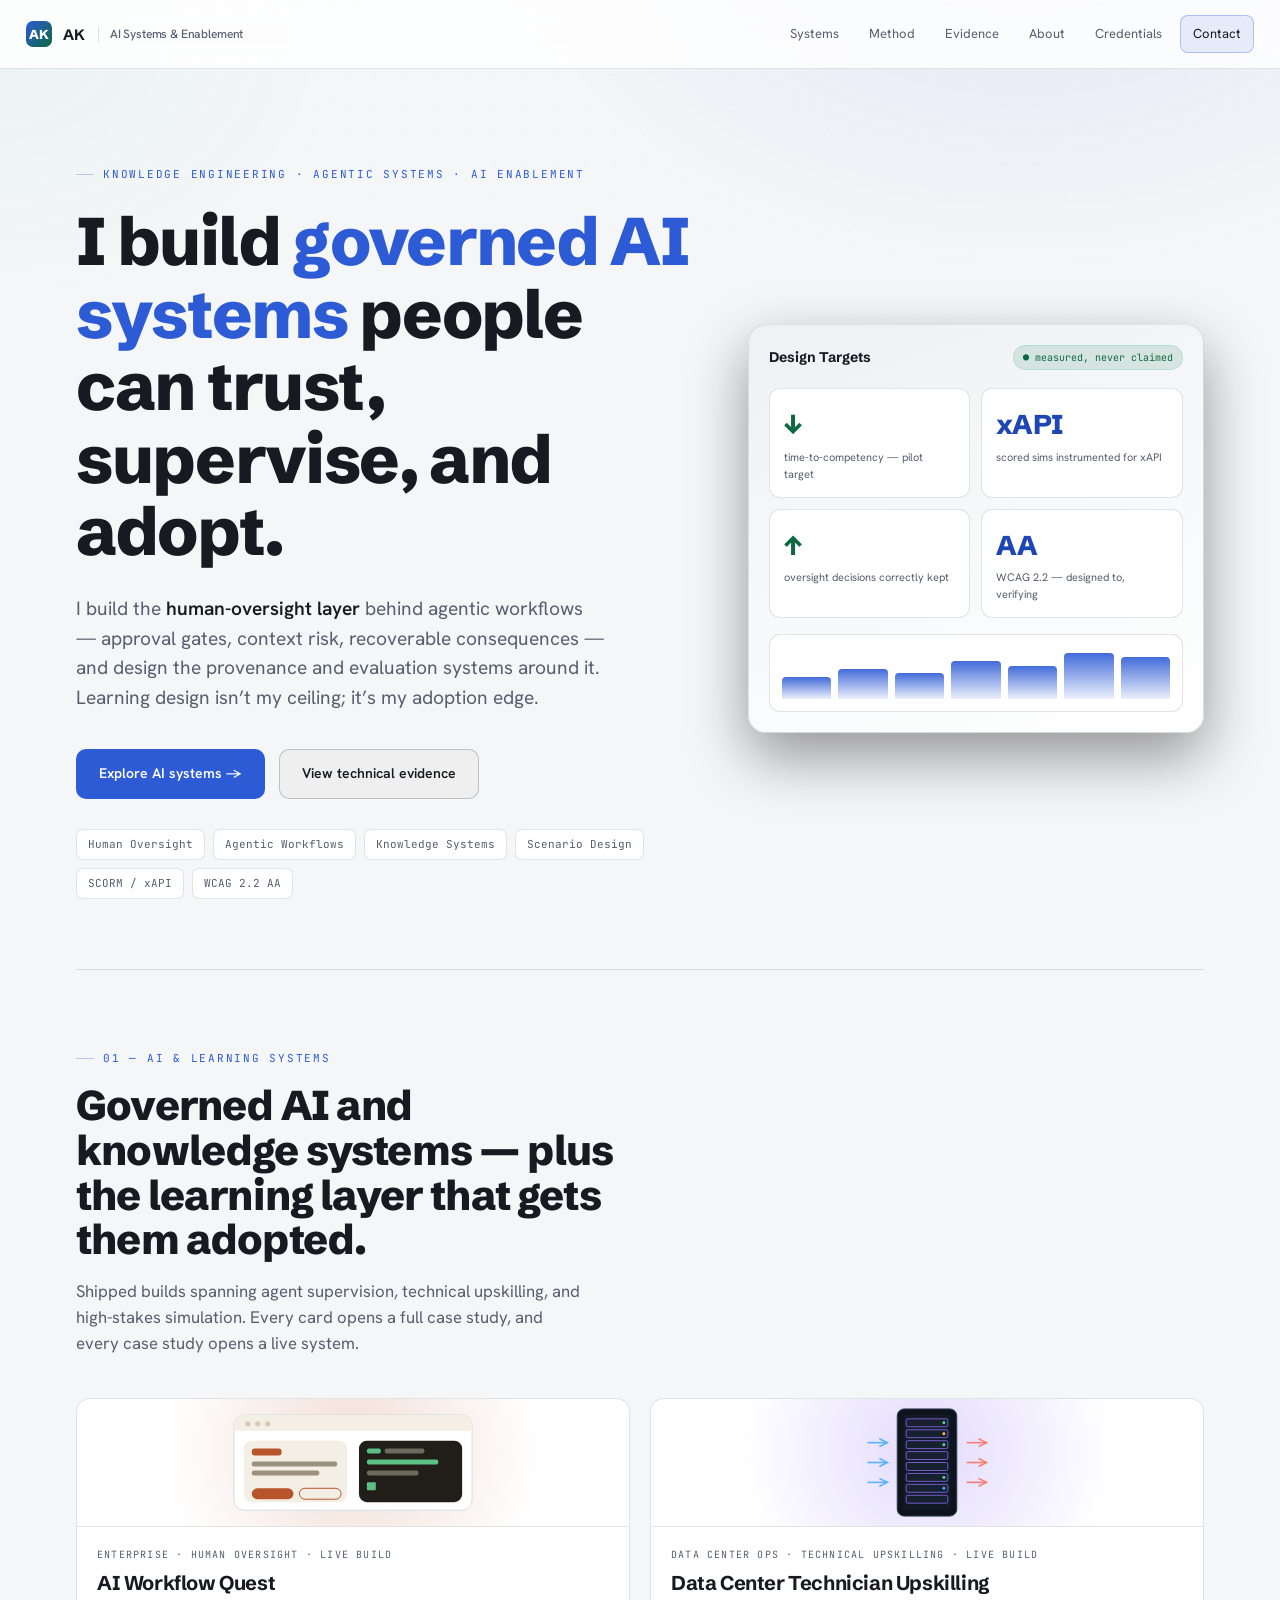
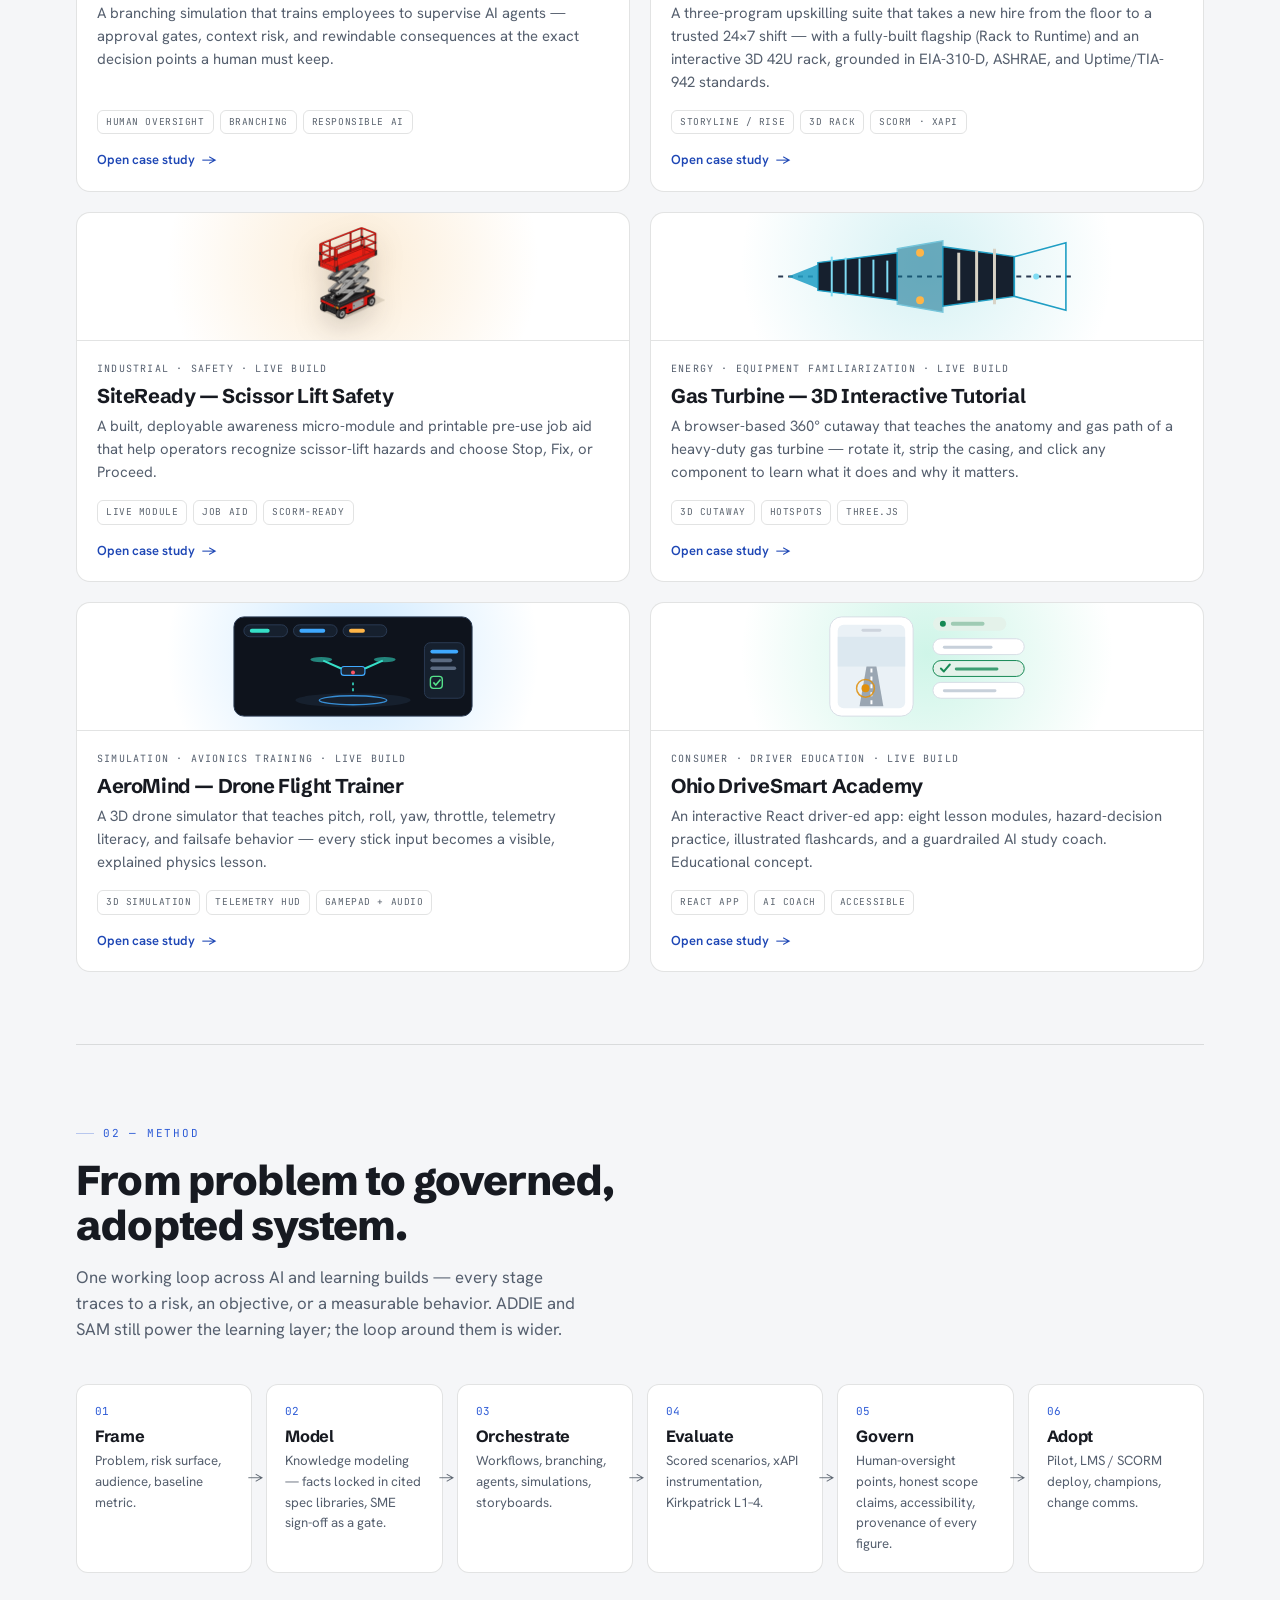
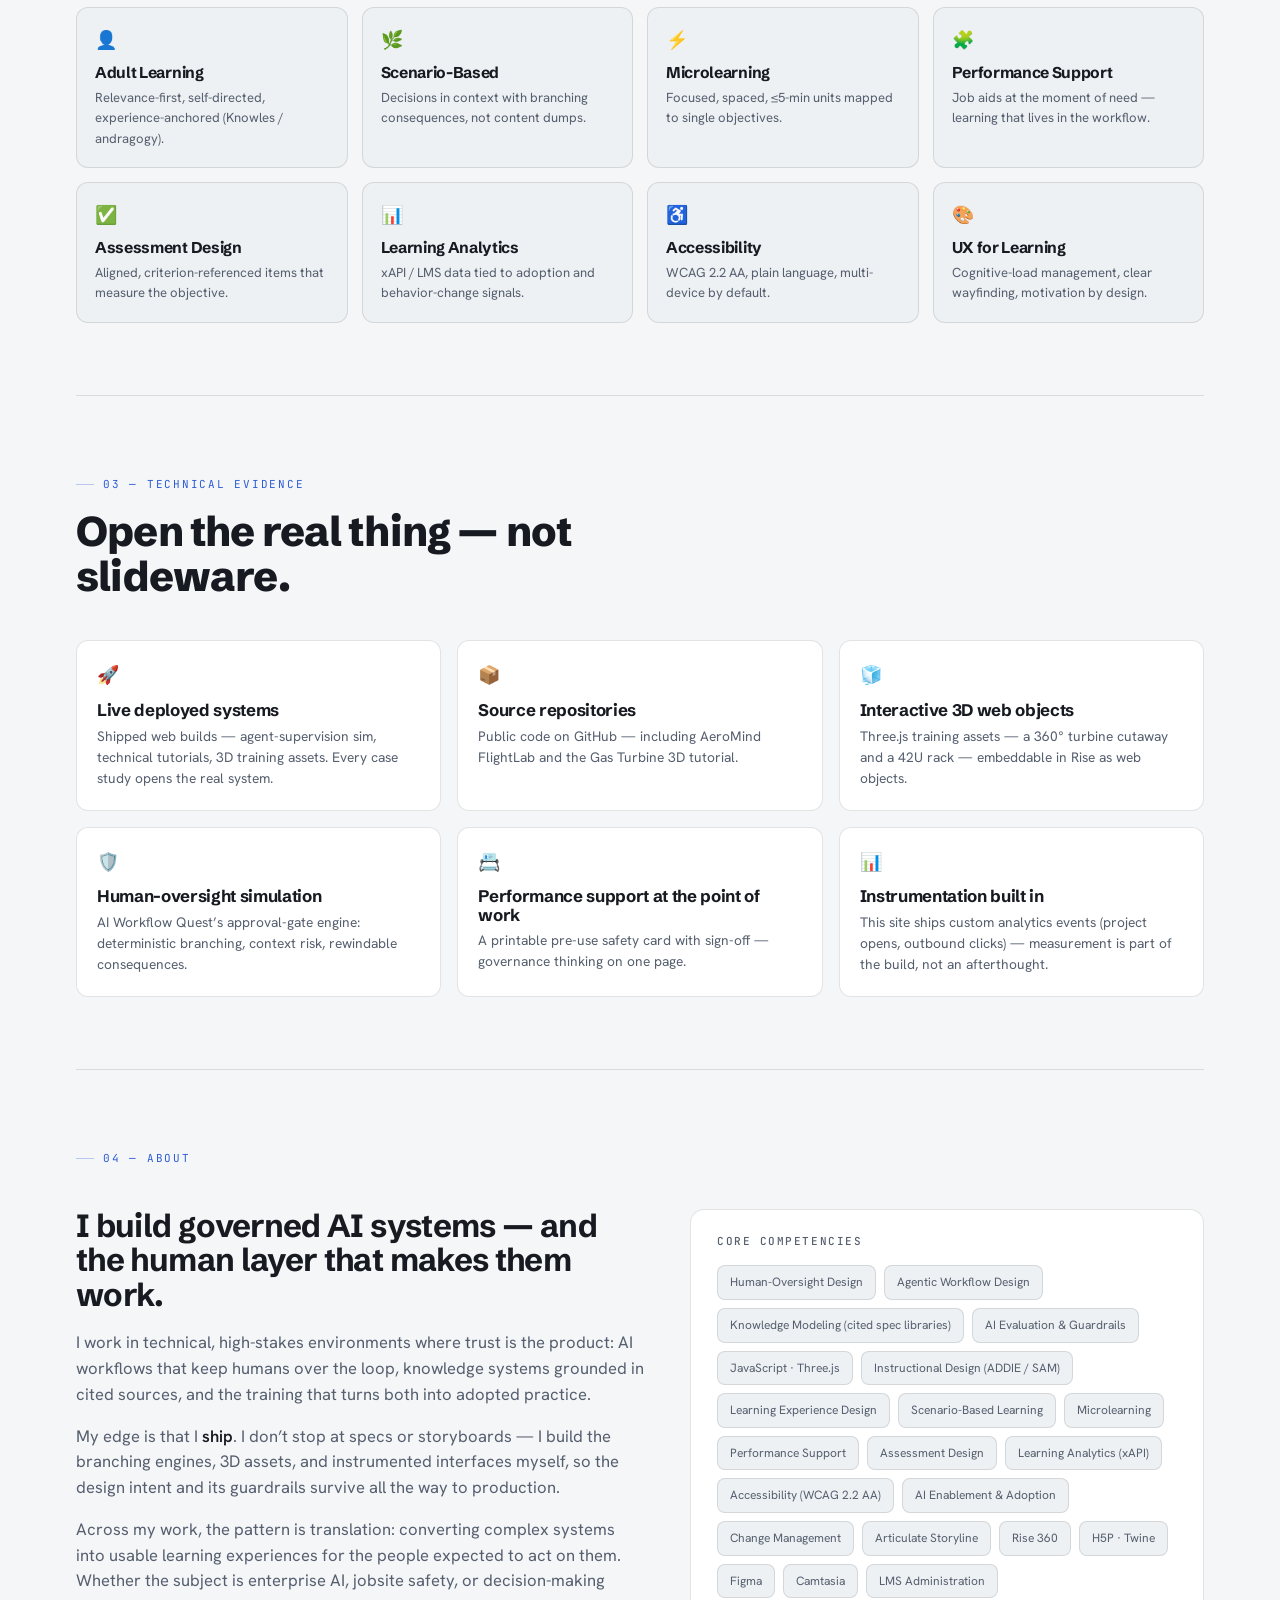
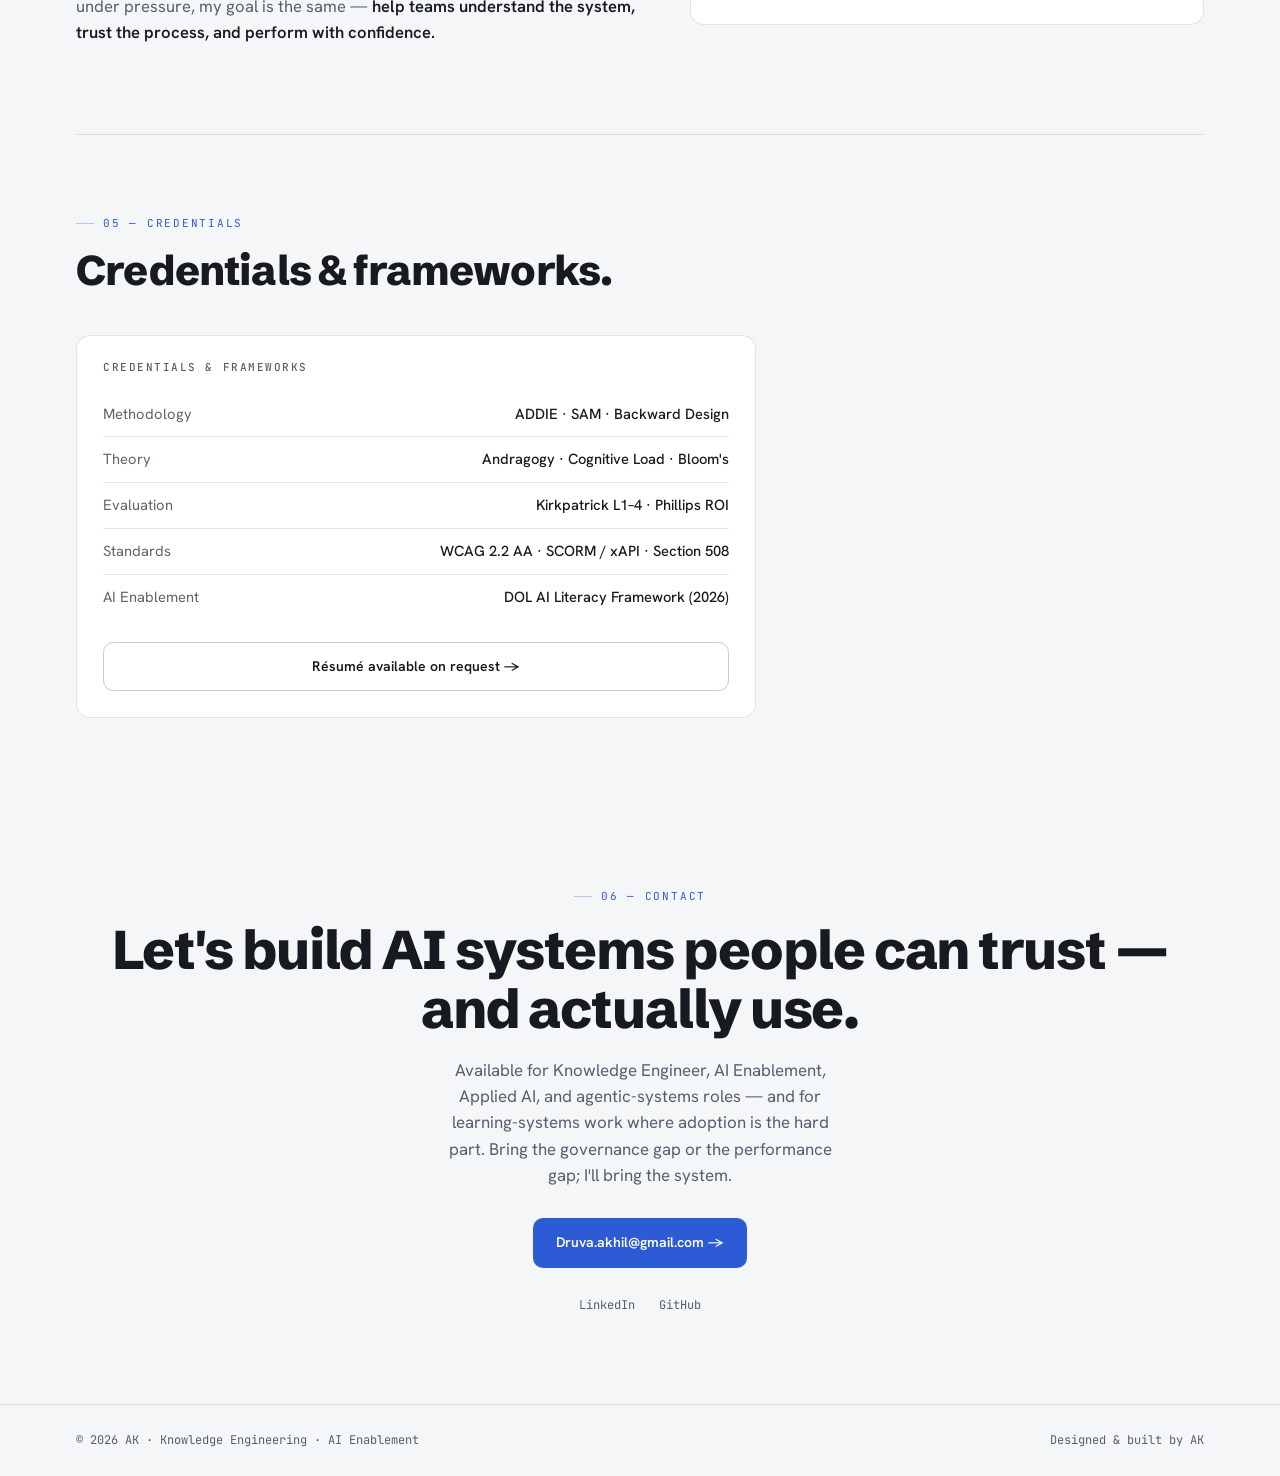
==== commit 69f8fe4a: "Fix verification findings: contrast, aria sync, analytics timing, honesty hedges From the 4-dimensio" ====
--- a/index.html
+++ b/index.html
@@ -4,6 +4,7 @@
 <meta charset="UTF-8">
 <meta name="viewport" content="width=device-width, initial-scale=1.0">
 <title>AK — Knowledge Engineering · AI Enablement</title>
+<script>window.va=window.va||function(){(window.vaq=window.vaq||[]).push(arguments);};</script>
 <link rel="preconnect" href="https://fonts.googleapis.com">
 <link rel="preconnect" href="https://fonts.gstatic.com" crossorigin>
 <link href="https://fonts.googleapis.com/css2?family=Hanken+Grotesk:wght@400;500;600;700&family=Schibsted+Grotesk:wght@500;600;700;800&family=JetBrains+Mono:wght@400;500&display=swap" rel="stylesheet">
@@ -11,9 +12,9 @@
 :root{
   --bg:#F5F6F8; --surface:#FFFFFF; --surface-2:#EEF1F4; --surface-3:#E3E7EC;
   --border:rgba(22,24,29,.12); --border-2:rgba(22,24,29,.22);
-  --text:#171A21; --muted:#555F6E; --faint:#6C7682;
+  --text:#171A21; --muted:#555F6E; --faint:#5B646F;
   --primary:#2D5BD6; --primary-2:#1E47B5; --primary-soft:rgba(45,91,214,.10); --primary-line:rgba(45,91,214,.30);
-  --emerald:#178A55; --emerald-soft:rgba(23,138,85,.12);
+  --emerald:#0D6840; --emerald-soft:rgba(13,104,64,.12);
   --amber:#E0900C; --amber-soft:rgba(224,144,12,.14);
   --display:'Schibsted Grotesk',sans-serif; --sans:'Hanken Grotesk',sans-serif; --mono:'JetBrains Mono',monospace;
   --maxw:1180px; --r:14px;
@@ -123,7 +124,6 @@
 /* ADDIE / process */
 .addie{display:grid;grid-template-columns:repeat(6,1fr);gap:14px;margin-bottom:34px}
 @media(max-width:1000px){.addie{grid-template-columns:repeat(3,1fr)}.addie-step::after{display:none}}
-@media(max-width:560px){.addie{grid-template-columns:1fr 1fr}}
 .addie-step{background:var(--surface);border:1px solid var(--border);border-radius:12px;padding:18px;position:relative}
 .addie-step .s{font-family:var(--mono);font-size:11px;color:var(--primary)}
 .addie-step h4{font-size:1.02rem;margin:8px 0 6px}
@@ -283,7 +283,7 @@
 @media(max-width:760px){.metric-grid{grid-template-columns:1fr 1fr}}
 .note{font-family:var(--mono);font-size:11px;color:var(--faint);margin-top:14px;display:flex;gap:8px}
 .note b{color:var(--primary-2)}
-.mtgt{display:inline-flex;align-items:center;gap:7px;font-family:var(--mono);font-weight:700;font-size:.82rem;letter-spacing:.04em;text-transform:uppercase;color:var(--emerald);background:var(--emerald-soft);border:1px solid rgba(23,138,85,.32);border-radius:999px;padding:6px 13px}
+.mtgt{display:inline-flex;align-items:center;gap:7px;font-family:var(--mono);font-weight:700;font-size:.82rem;letter-spacing:.04em;text-transform:uppercase;color:var(--emerald);background:var(--emerald-soft);border:1px solid rgba(13,104,64,.32);border-radius:999px;padding:6px 13px}
 
 /* reflection */
 .reflect{background:linear-gradient(160deg,var(--surface-2),var(--surface));border:1px solid var(--border);border-left:3px solid var(--primary);border-radius:12px;padding:24px}
@@ -307,7 +307,7 @@
 button.brand{background:none;border:0;padding:0;color:inherit;text-align:left}
 :is(a,button,[tabindex="0"]):focus-visible{outline:2px solid var(--primary);outline-offset:3px;border-radius:8px}
 @media print{.rv{opacity:1 !important;transform:none !important}}
-@media (prefers-reduced-motion: reduce){.rv{opacity:1;transform:none;transition:none}}
+@media (prefers-reduced-motion: reduce){.rv{opacity:1;transform:none;transition:none}html{scroll-behavior:auto}.view.active{animation:none}.bars i{animation:none}}
 </style>
 </head>
 <body>
@@ -335,7 +335,7 @@
         <div>
           <span class="kicker rv">Knowledge Engineering · Agentic Systems · AI Enablement</span>
           <h1 class="rv">I build <span class="hl">governed AI systems</span> people can trust, supervise, and adopt.</h1>
-          <p class="lead rv">I design and implement the <b>provenance, evaluation, and human-oversight layers</b> behind agentic workflows — then build the learning systems that make them usable inside real organizations. Learning design isn’t my ceiling; it’s my adoption edge.</p>
+          <p class="lead rv">I build the <b>human-oversight layer</b> behind agentic workflows — approval gates, context risk, recoverable consequences — and design the provenance and evaluation systems around it. Learning design isn’t my ceiling; it’s my adoption edge.</p>
           <div class="hero-cta rv">
             <button class="btn btn-primary" onclick="scrollTo2('systems')">Explore AI systems →</button>
             <button class="btn btn-ghost" onclick="scrollTo2('artifacts')">View technical evidence</button>
@@ -348,7 +348,7 @@
           <div class="dash-top"><span class="t">Design Targets</span><span class="pill">● measured, never claimed</span></div>
           <div class="dash-stats">
             <div class="dstat"><div class="n up">↓</div><div class="l">time-to-competency — pilot target</div></div>
-            <div class="dstat"><div class="n bl">xAPI</div><div class="l">scored sims instrumented end-to-end</div></div>
+            <div class="dstat"><div class="n bl">xAPI</div><div class="l">scored sims instrumented for xAPI</div></div>
             <div class="dstat"><div class="n up">↑</div><div class="l">oversight decisions correctly kept</div></div>
             <div class="dstat"><div class="n bl">AA</div><div class="l">WCAG 2.2 — designed to, verifying</div></div>
           </div>
@@ -508,7 +508,7 @@
         <span class="kicker rv" style="justify-content:center">06 — Contact</span>
         <h2 class="rv" style="margin-top:16px">Let's build AI systems people can trust — and actually use.</h2>
         <p class="rv">Available for Knowledge Engineer, AI Enablement, Applied AI, and agentic-systems roles — and for learning-systems work where adoption is the hard part. Bring the governance gap or the performance gap; I'll bring the system.</p>
-        <a class="btn btn-primary rv" href="mailto:Druva.akhil@gmail.com" onclick="">Druva.akhil@gmail.com →</a>
+        <a class="btn btn-primary rv" href="mailto:Druva.akhil@gmail.com">Druva.akhil@gmail.com →</a>
         <div class="cx rv"><a href="https://www.linkedin.com/in/akhilreddy-" target="_blank" rel="noopener">LinkedIn</a><a href="https://github.com/AkhilDhruva" target="_blank" rel="noopener">GitHub</a></div>
       </div>
     </section>
@@ -530,6 +530,7 @@
 <main id="p-datacenter" class="view"></main>
 
 <script>
+const SB=(window.matchMedia&&matchMedia('(prefers-reduced-motion: reduce)').matches)?'auto':'smooth';
 /* ---------- 15-section project template ---------- */
 const SECTIONS=[
  "Project Overview","Business Problem","Learner Problem","Target Audience","Learning Objectives",
@@ -561,7 +562,7 @@
    "Learning Objectives":`<p>Behavioral objectives, scoped to the simulation:</p><ul class="obj"><li><span class="lvl">Understand</span><span>Distinguish a model-only draft from a real tool action that touches a person or record.</span></li><li><span class="lvl app">Apply</span><span>Decompose a task into think (reasoning) and act (irreversible) steps.</span></li><li><span class="lvl eval">Evaluate</span><span>Catch a context flaw before approving — the right action to the wrong recipient.</span></li><li><span class="lvl eval">Supervise</span><span>Verify, correct, and re-approve — and keep supervising on the next gate, not just once.</span></li><li><span class="lvl app">Decide</span><span>Choose what to automate vs. where to keep a human verification point.</span></li></ul>`,
    "Instructional Strategy":`<div class="row2"><div class="mini-card"><div class="ic">&#127919;</div><h4>Simulate decisions, not the agent</h4><p>Authored branches concentrate at a few load-bearing moments; everything between is compressed and railed.</p></div><div class="mini-card"><div class="ic">&#9889;</div><h4>Just-in-time concepts</h4><p>One new idea surfaces at its moment of relevance — including the word "agent," which only earns its place once the learner needs it.</p></div><div class="mini-card"><div class="ic">&#127807;</div><h4>Consequence, recoverable</h4><p>The leak is experienced, then rewound — a mistake to learn from, never a punitive dead end.</p></div><div class="mini-card"><div class="ic">&#128483;</div><h4>Two voices, one screen</h4><p>A warm human coach (serif on paper) and a terse system layer (mono on dark) make the invisible visible without overload.</p></div></div>`,
    "Content Architecture":`<p>Four scenarios across seven capability layers, with fidelity matched to teaching value.</p><div class="arch"><div class="arch-tier"><div class="at"><span class="badge">S1&#8211;S2</span> Foundations (full build)</div><div class="mods"><span class="mod">First delegation</span><span class="mod">Model vs. tool call</span><span class="mod">Think / act decomposition</span></div></div><div class="arch-tier"><div class="at"><span class="badge">S3</span> The approval that mattered &#8212; centerpiece</div><div class="mods"><span class="mod">Review or rubber-stamp</span><span class="mod">Leak &#8594; rewind &#8594; repair</span><span class="mod">Second gate &#183; role flips</span></div></div><div class="arch-tier"><div class="at"><span class="badge">S4</span> Orchestration &#8212; storyboarded (honest scope)</div><div class="mods"><span class="mod">Who does what</span><span class="mod">Where to keep a verification point</span></div></div></div>`,
-   "Storyboard Samples":`<div class="story-grid">${frame("S1 · First delegation","Contrast pair","A model-only draft sits beside the same task run as a real tool call, with an animated lookup trace.","Coach voice frames why the difference matters.","Connect the tool, watch the trace, then a quick check.")}${frame("S3 · The approval that mattered","Decision point",'The AI drafts a correct message to the wrong "Shanda" — internal vs. external. Approve, reject, or edit.',"No narration at the decision — the choice carries the weight.","Approve to see the leak and rewind; or edit recipient, claim, and context to repair.",bars="w70")}</div>`,
+   "Storyboard Samples":`<div class="story-grid">${frame("S1 · First delegation","Contrast pair","A model-only draft sits beside the same task run as a real tool call, with an animated lookup trace.","Coach voice frames why the difference matters.","Connect the tool, watch the trace, then a quick check.")}${frame("S3 · The approval that mattered","Decision point",'The AI drafts a correct message to the wrong "Shanda" — internal vs. external. Approve, reject, or edit.',"No narration at the decision — the choice carries the weight.","Approve to see the leak and rewind; or edit recipient, claim, and context to repair.","w70")}</div>`,
    "Interaction Design Decisions":`<ul class="obj"><li><span class="lvl">Why</span><span><b>Rubber-stamping is captured silently</b> — approving without opening the draft changes the consequence, without the UI scolding the learner.</span></li><li><span class="lvl">Why</span><span><b>The flaw is compound</b> — the output is only dangerous because the recipient is external; the lesson is context, not typos.</span></li><li><span class="lvl">Why</span><span><b>A second approval gate</b> proves supervision is a habit that persists, not a one-time catch.</span></li><li><span class="lvl">Why</span><span><b>Role flips on success</b> — the status changes from "user" to "supervisor" at the moment the behavior changes.</span></li></ul>`,
    "Assessment Strategy":`<p>Assessment is the behavior itself — the closing report is computed from real choices, never hardcoded.</p><table class="tbl"><tr><th>Captured behavior</th><th>Signal</th><th>From</th></tr><tr><td><b>Checks work before approving</b></td><td class="tag-l">Verify</td><td>Did the learner open the draft?</td></tr><tr><td><b>Recognizes risk</b></td><td class="tag-l">Judgment</td><td>Caught the external recipient / sensitive context.</td></tr><tr><td><b>Breaks work into steps</b></td><td class="tag-l">Decompose</td><td>Think / act tagging accuracy.</td></tr><tr><td><b>Supervises AI</b></td><td class="tag-l">Transfer</td><td>Repaired and re-approved on the second gate.</td></tr></table>`,
    "Performance Support Assets":`<div class="row3"><div class="mini-card"><div class="ic">&#129534;</div><h4>Behavior report</h4><p>A debrief that reflects the learner's actual decisions back to them — and to a facilitator.</p></div><div class="mini-card"><div class="ic">&#128257;</div><h4>Rewind to repair</h4><p>Built-in recovery turns the mistake into the lesson, then lets the learner fix it.</p></div><div class="mini-card"><div class="ic">&#128228;</div><h4>Pilot instrumentation</h4><p>Captured signals are structured for an export / debrief view (planned) to support a real pilot.</p></div></div>`,
@@ -583,7 +584,7 @@
    "Learning Objectives":`<p>Awareness-level objectives, written to be observable:</p><ul class="obj"><li><span class="lvl eval">Recognize</span><span>Identify the main scissor-lift hazards — tip-over, struck-by, falls, and overhead/electrical contact.</span></li><li><span class="lvl app">Apply</span><span>Run a pre-use walk-around and red-tag a machine that fails it.</span></li><li><span class="lvl eval">Locate</span><span>Find both E-Stops and the emergency-descent rescue path before elevating.</span></li><li><span class="lvl eval">Decide</span><span>Choose the right first action in a hazard scenario — Stop, Fix, or Proceed.</span></li></ul><p style="font-size:14px;color:var(--muted)">Scoped as <b>awareness</b> — explicitly not OSHA-authorized training, operator authorization, or a qualified-person evaluation.</p>`,
    "Instructional Strategy":`<div class="row2"><div class="mini-card"><div class="ic">🧠</div><h4>Behavior-based + dual coding</h4><p>Every rule pairs with a visual, one idea per screen, to cut cognitive load for a multilingual, lower-literacy crew.</p></div><div class="mini-card"><div class="ic">🌿</div><h4>Scenario decision practice</h4><p>Comic-style Stop / Fix / Proceed scenarios build judgment through consequence, not trivia.</p></div><div class="mini-card"><div class="ic">⚡</div><h4>Spaced retrieval</h4><p>An eight-card flashcard deck reinforces the rules with active recall.</p></div><div class="mini-card"><div class="ic">📇</div><h4>Performance support</h4><p>A printable pre-use card moves the job aid to the point of work — the L2→L3 bridge.</p></div></div>`,
    "Content Architecture":`<p>An <b>awareness layer</b>, kept visibly separate from the competency-support layer (hands-on training, a qualified-person evaluation, and employer authorization).</p><div class="arch"><div class="arch-tier"><div class="at"><span class="badge">Explain</span> Scroll micro-module (M0–M8)</div><div class="mods"><span class="mod">Anatomy</span><span class="mod">Pre-use walk-around</span><span class="mod">Tip-over</span><span class="mod">Danger zone</span><span class="mod">Overhead / 10 ft</span><span class="mod">E-Stops</span><span class="mod">Manual descent</span><span class="mod">Fall protection</span></div></div><div class="arch-tier"><div class="at"><span class="badge">Apply</span> Scenario check + retrieval</div><div class="mods"><span class="mod">Stop / Fix / Proceed (3 of 5)</span><span class="mod">Flashcards (×8)</span></div></div><div class="arch-tier"><div class="at"><span class="badge">Support</span> Point of work</div><div class="mods"><span class="mod">Printable pre-use card</span><span class="mod">Tag-out guidance</span><span class="mod">Sign-off fields</span></div></div></div>`,
-   "Storyboard Samples":`<div class="story-grid">${frame("M3 · Tip-over","Dual-coded rule","Side-by-side stable vs. tip-over states with 'Firm · Flat · Level' as the single takeaway.","Plain-language, one idea per screen.","Scroll activates the unstable state; a pulsing ring marks the risk.")}${frame("Scenario · E-Stop","Stop / Fix / Proceed","The platform lurches and the controls go dead. Three options, no obvious tell.","No narration — the decision carries the weight.","Pick an option → corrective feedback; the correct answer reveals the safe-outcome panel.",bars="w70")}</div>`,
+   "Storyboard Samples":`<div class="story-grid">${frame("M3 · Tip-over","Dual-coded rule","Side-by-side stable vs. tip-over states with 'Firm · Flat · Level' as the single takeaway.","Plain-language, one idea per screen.","Scroll activates the unstable state; a pulsing ring marks the risk.")}${frame("Scenario · E-Stop","Stop / Fix / Proceed","The platform lurches and the controls go dead. Three options, no obvious tell.","No narration — the decision carries the weight.","Pick an option → corrective feedback; the correct answer reveals the safe-outcome panel.","w70")}</div>`,
    "Interaction Design Decisions":`<ul class="obj"><li><span class="lvl">Why</span><span><b>Focus-lock scroll</b> spotlights one module at a time to control cognitive load.</span></li><li><span class="lvl">Why</span><span><b>Numbered anatomy callouts</b> (hover, tap, or keyboard focus) link the diagram to the parts list via dual coding.</span></li><li><span class="lvl">Why</span><span><b>Consequence-based feedback</b> in the scenario check — corrective retries, no score, no shaming — so judgment transfers.</span></li><li><span class="lvl">Why</span><span><b>Reduced-motion fallback</b> renders every module linearly for motion-sensitive users and assistive tech.</span></li></ul>`,
    "Assessment Strategy":`<p>Low-stakes and behavior-focused — the goal is the right move at the right moment, not a grade.</p><table class="tbl"><tr><th>Assessment</th><th>Type</th><th>Objective</th><th>Measures</th></tr><tr><td><b>Scenario check</b></td><td class="tag-l">Scenario</td><td>Decide</td><td>Stop / Fix / Proceed on 3 of 5 randomized hazards, with corrective retries.</td></tr><tr><td><b>Flashcard deck</b></td><td class="tag-l">Retrieval</td><td>Recognize</td><td>Active recall of the eight rules; self-paced review.</td></tr><tr><td><b>Pre-use card</b></td><td class="tag-l">Transfer</td><td>Apply</td><td>On-the-job walk-around + sign-off (an L3 behavior signal).</td></tr></table>`,
    "Performance Support Assets":`<div style="margin:0 0 14px"><a class="btn btn-ghost" href="SiteReady-ScissorLift-PreUseCard.html" target="_blank" rel="noopener">⬇ Open the printable Pre-Use Card</a></div><div class="row3"><div class="mini-card"><div class="ic">📋</div><h4>Pre-use checklist</h4><p>One-page walk-around with sign-off for machine ID, operator, and supervisor.</p></div><div class="mini-card"><div class="ic">🟥</div><h4>Tag-out + stop-work</h4><p>Red-tag a failed machine; anyone can stop unsafe work, anytime, no penalty.</p></div><div class="mini-card"><div class="ic">🖨️</div><h4>Print-ready</h4><p>Dedicated print styles render a clean one-page PDF for the toolbox.</p></div></div>`,
@@ -606,7 +607,7 @@
    "Learning Objectives":`<ul class="obj"><li><span class="lvl">Recall</span><span>State Ohio road rules, signs, and right-of-way in context.</span></li><li><span class="lvl eval">Perceive</span><span>Detect a developing hazard in a driving scene.</span></li><li><span class="lvl eval">Decide</span><span>Choose the safe response under time pressure.</span></li><li><span class="lvl app">Apply</span><span>Transfer scanning and decision habits to supervised real practice.</span></li></ul>`,
    "Instructional Strategy":`<div class="row2"><div class="mini-card"><div class="ic">&#127807;</div><h4>Decision loop per module</h4><p>Learn &#8594; see &#8594; decide &#8594; feedback &#8594; mastery, with remediation when a concept is missed.</p></div><div class="mini-card"><div class="ic">&#127918;</div><h4>Mastery gating</h4><p>Progress reflects demonstrated skill, shown on a Road-Test-Readiness gauge that tops out at "Practice-ready."</p></div><div class="mini-card"><div class="ic">&#127183;</div><h4>Spaced flashcards</h4><p>Illustrated signs and markings reinforce recall between modules.</p></div><div class="mini-card"><div class="ic">&#129302;</div><h4>Just-in-time coach</h4><p>RoadGuide AI answers a learner's question at the moment of confusion, within strict guardrails.</p></div></div>`,
    "Content Architecture":`<p>A data-driven module system (eight built, scoped toward an 18-module curriculum), plus dashboard, flashcards, learning record, and a Documents page that holds the research and compliance basis.</p><div class="arch"><div class="arch-tier"><div class="at"><span class="badge">Learn</span> Eight lesson modules</div><div class="mods"><span class="mod">Signs &amp; signals</span><span class="mod">Right-of-way</span><span class="mod">Hazard scenarios</span><span class="mod">Mastery + remediation</span></div></div><div class="arch-tier"><div class="at"><span class="badge">Practice</span> Recall &amp; coach</div><div class="mods"><span class="mod">Illustrated flashcards</span><span class="mod">RoadGuide AI</span></div></div><div class="arch-tier"><div class="at"><span class="badge">Evidence</span> Records &amp; basis</div><div class="mods"><span class="mod">xAPI-style learning record</span><span class="mod">Readiness gauge</span><span class="mod">Documents (sources + liability)</span></div></div></div>`,
-   "Storyboard Samples":`<div class="story-grid">${frame("Module · Decide","Scenario decision","A first-person intersection — an unprotected left, the gap closing. Go, wait, or creep forward.","Brief coaching after the choice, never a scolding.","Pick an option, then see the consequence and the safer read.")}${frame("RoadGuide · Coach","Guardrailed AI","A learner asks a rules question; the coach answers in plain English and never claims they are licensed.","Calm, short, plain language.","A server-side proxy keeps the API key off the browser.",bars="w70")}</div>`,
+   "Storyboard Samples":`<div class="story-grid">${frame("Module · Decide","Scenario decision","A first-person intersection — an unprotected left, the gap closing. Go, wait, or creep forward.","Brief coaching after the choice, never a scolding.","Pick an option, then see the consequence and the safer read.")}${frame("RoadGuide · Coach","Guardrailed AI","A learner asks a rules question; the coach answers in plain English and never claims they are licensed.","Calm, short, plain language.","A server-side proxy keeps the API key off the browser.","w70")}</div>`,
    "Interaction Design Decisions":`<ul class="obj"><li><span class="lvl">Why</span><span><b>Readiness caps at "Practice-ready"</b> — the UI never implies the learner is licensed or legally ready.</span></li><li><span class="lvl">Why</span><span><b>The AI key stays server-side</b> — the browser calls a proxy, so the secret never ships in the bundle.</span></li><li><span class="lvl">Why</span><span><b>Feedback uses icon + text + colour</b> — never colour alone, so it reads for colour-blind users.</span></li><li><span class="lvl">Why</span><span><b>Reduce-motion is honoured</b> — animations respect the system setting and an in-app toggle.</span></li></ul>`,
    "Assessment Strategy":`<table class="tbl"><tr><th>Assessment</th><th>Type</th><th>Objective</th><th>Measures</th></tr><tr><td><b>Module mastery check</b></td><td class="tag-l">Mastery</td><td>Recall / Decide</td><td>Gates progress; triggers remediation on a miss.</td></tr><tr><td><b>Hazard scenario</b></td><td class="tag-l">Scenario</td><td>Perceive / Decide</td><td>Safe-choice rate under pressure.</td></tr><tr><td><b>Learning record</b></td><td class="tag-l">xAPI-style</td><td>Apply</td><td>Captured events shown on the record page (LRS-ready).</td></tr></table>`,
    "Performance Support Assets":`<div class="row3"><div class="mini-card"><div class="ic">&#129302;</div><h4>RoadGuide AI</h4><p>A guardrailed study coach for plain-English rules questions, on demand.</p></div><div class="mini-card"><div class="ic">&#127183;</div><h4>Flashcard deck</h4><p>Illustrated signs and pavement markings for spaced recall.</p></div><div class="mini-card"><div class="ic">&#128196;</div><h4>Documents page</h4><p>The research sources and a clear liability statement — compliance in the open.</p></div></div>`,
@@ -690,7 +691,7 @@
  let nav='',body='';
  SECTIONS.forEach((s,i)=>{
    const slug=id+'-s'+i;
-   nav+=`<button onclick="document.getElementById('${slug}').scrollIntoView({behavior:'smooth'})">${String(i+1).padStart(2,'0')} · ${s}</button>`;
+   nav+=`<button onclick="document.getElementById('${slug}').scrollIntoView({behavior:SB})">${String(i+1).padStart(2,'0')} · ${s}</button>`;
    body+=`<div class="s-block" id="${slug}"><div class="num">${String(i+1).padStart(2,'0')} / 15</div><h3>${s}</h3>${p.body[s]||'<p>—</p>'}</div>`;
  });
  const facts=p.facts.map(f=>`<div class="fact"><div class="fl">${f[0]}</div><div class="fv">${f[1]}</div></div>`).join('');
@@ -716,6 +717,7 @@
 
 /* ---------- view router ---------- */
 const BASE_TITLE=document.title;
+function closeMenu(){var n=document.getElementById('navlinks');n.classList.remove('open');var b=document.querySelector('.burger');if(b)b.setAttribute('aria-expanded','false');}
 function routeId(){const h=location.hash||'';const id=h.indexOf('#/')===0?h.slice(2):'home';return (id!=='home'&&PROJECTS[id]&&document.getElementById(id))?id:'home';}
 function show(id){
  if(id!=='home'&&!(PROJECTS[id]&&document.getElementById(id)))id='home';
@@ -724,7 +726,7 @@
  if(id!=='home')renderProject(id);
  document.querySelectorAll('.view').forEach(v=>v.classList.remove('active'));
  document.getElementById(id).classList.add('active');
- document.getElementById('navlinks').classList.remove('open');
+ closeMenu();
  if(changed)window.scrollTo(0,0);
  document.title=id==='home'?BASE_TITLE:BASE_TITLE+' — '+PROJECTS[id].title;
  /* analytics: which project view was opened */
@@ -738,7 +740,7 @@
 }
 window.addEventListener('hashchange',function(){show(routeId());});
 window.addEventListener('popstate',function(){show(routeId());});
-function scrollTo2(id){const el=document.getElementById(id);if(el)el.scrollIntoView({behavior:'smooth'});document.getElementById('navlinks').classList.remove('open');}
+function scrollTo2(id){const el=document.getElementById(id);if(el)el.scrollIntoView({behavior:SB});closeMenu();}
 
 /* ---------- reveal ---------- */
 let io;
@@ -760,7 +762,6 @@
 </script>
 <!-- Vercel Web Analytics: page visits + custom project-click events.
      Requires Web Analytics to be enabled for this project in the Vercel dashboard. -->
-<script>window.va=window.va||function(){(window.vaq=window.vaq||[]).push(arguments);};</script>
 <script defer src="/_vercel/insights/script.js"></script>
 </body>
 </html>
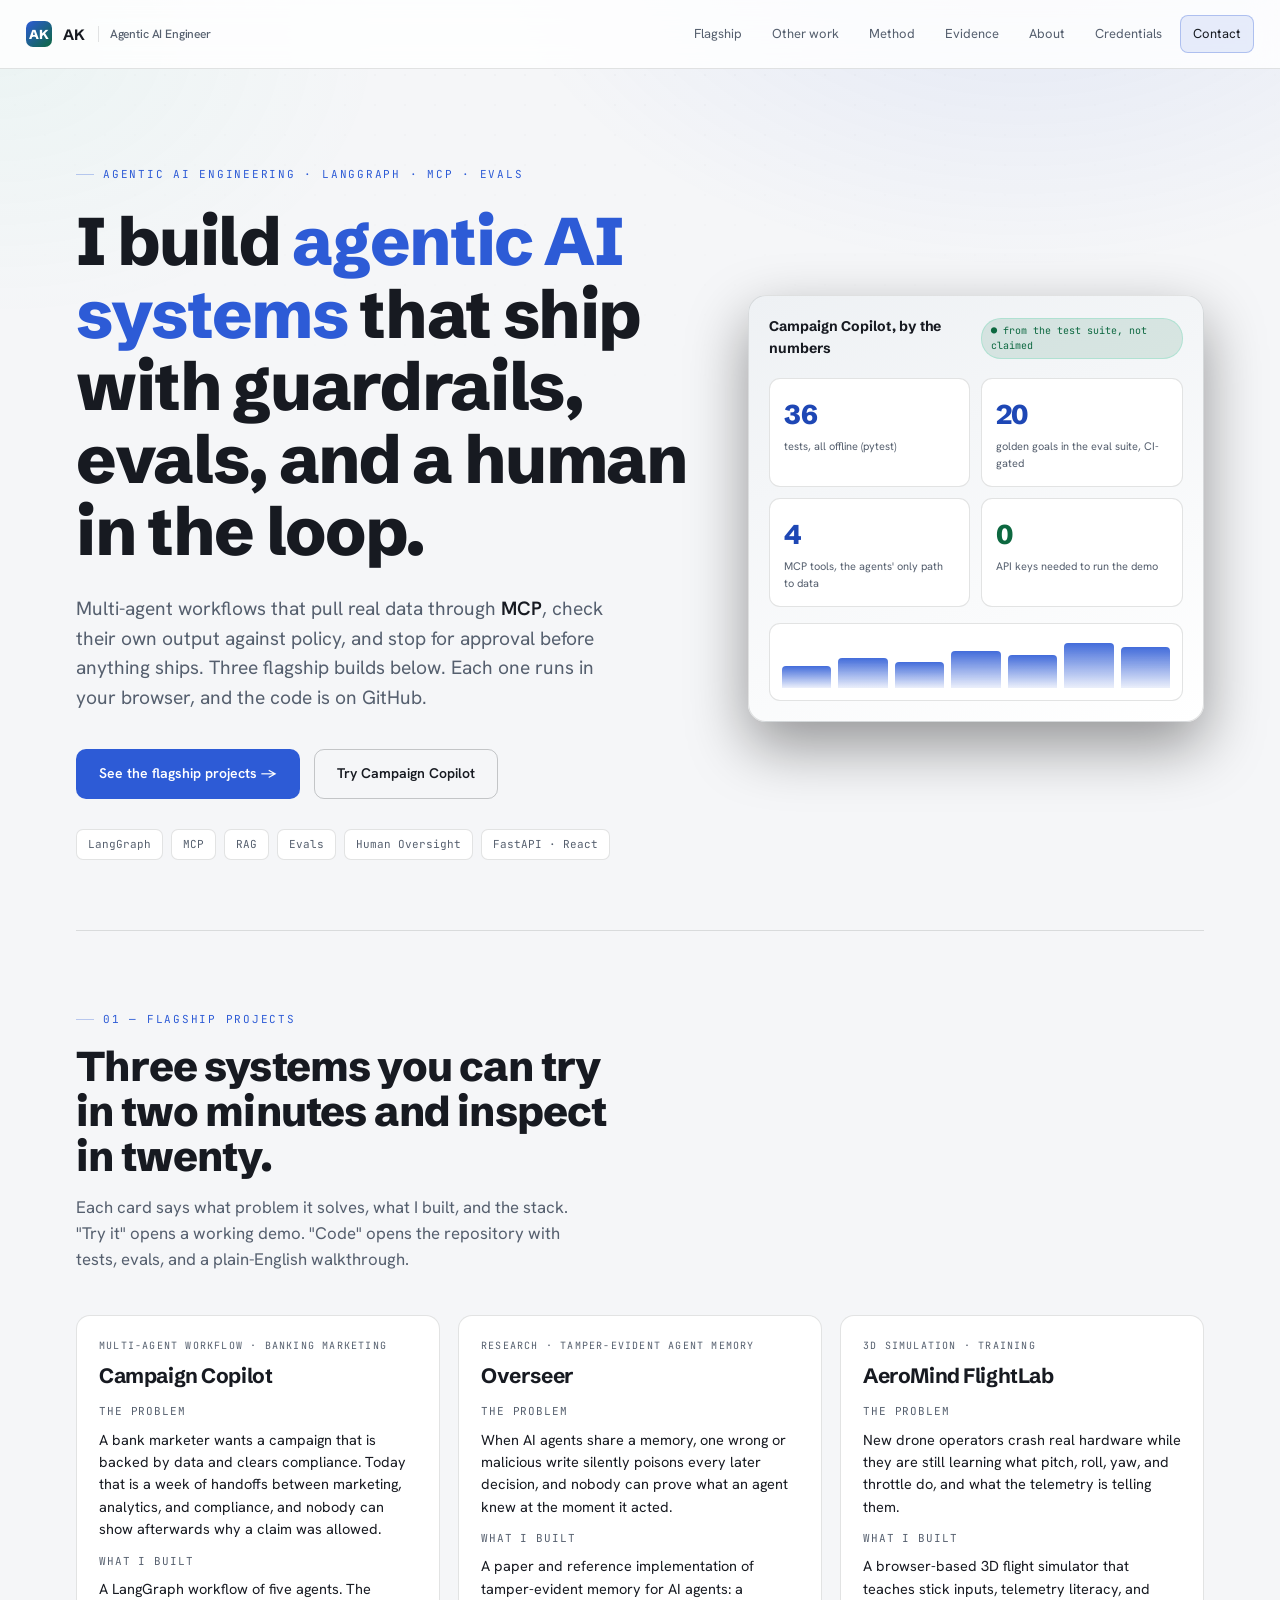
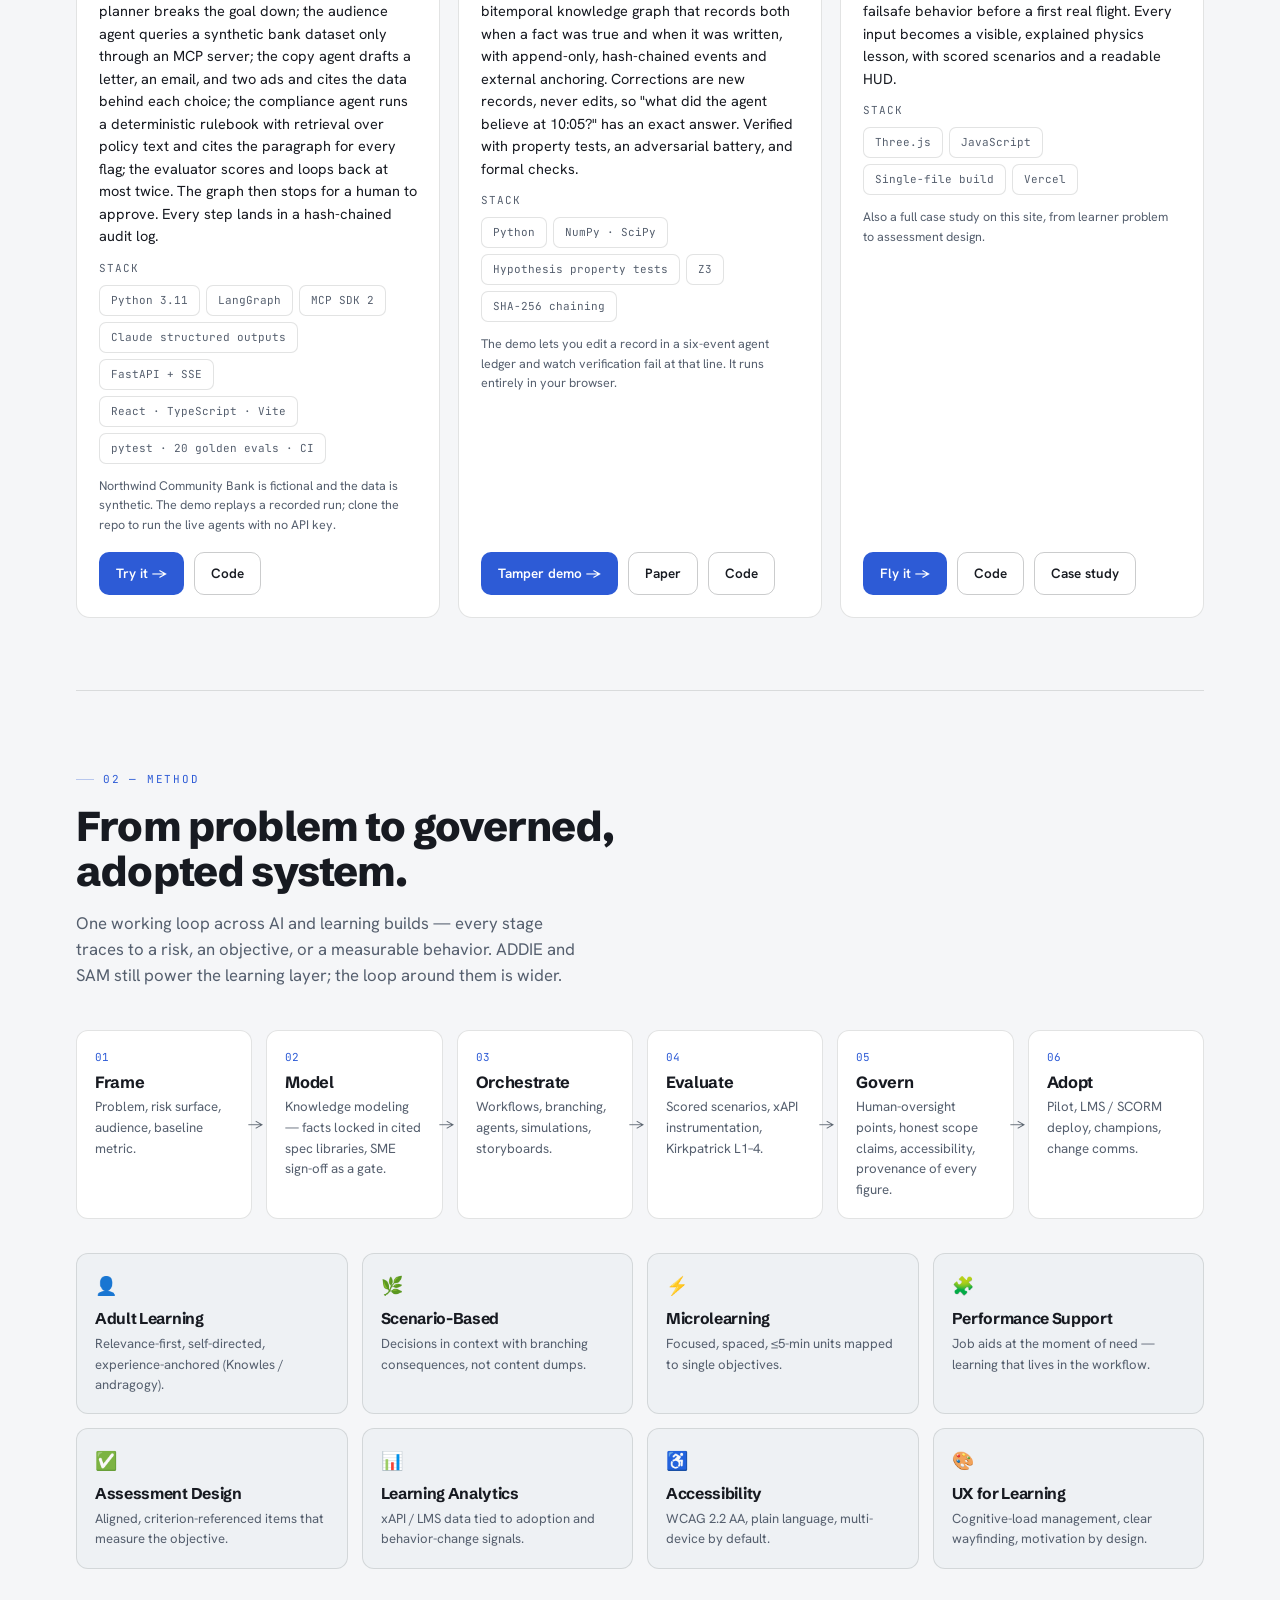
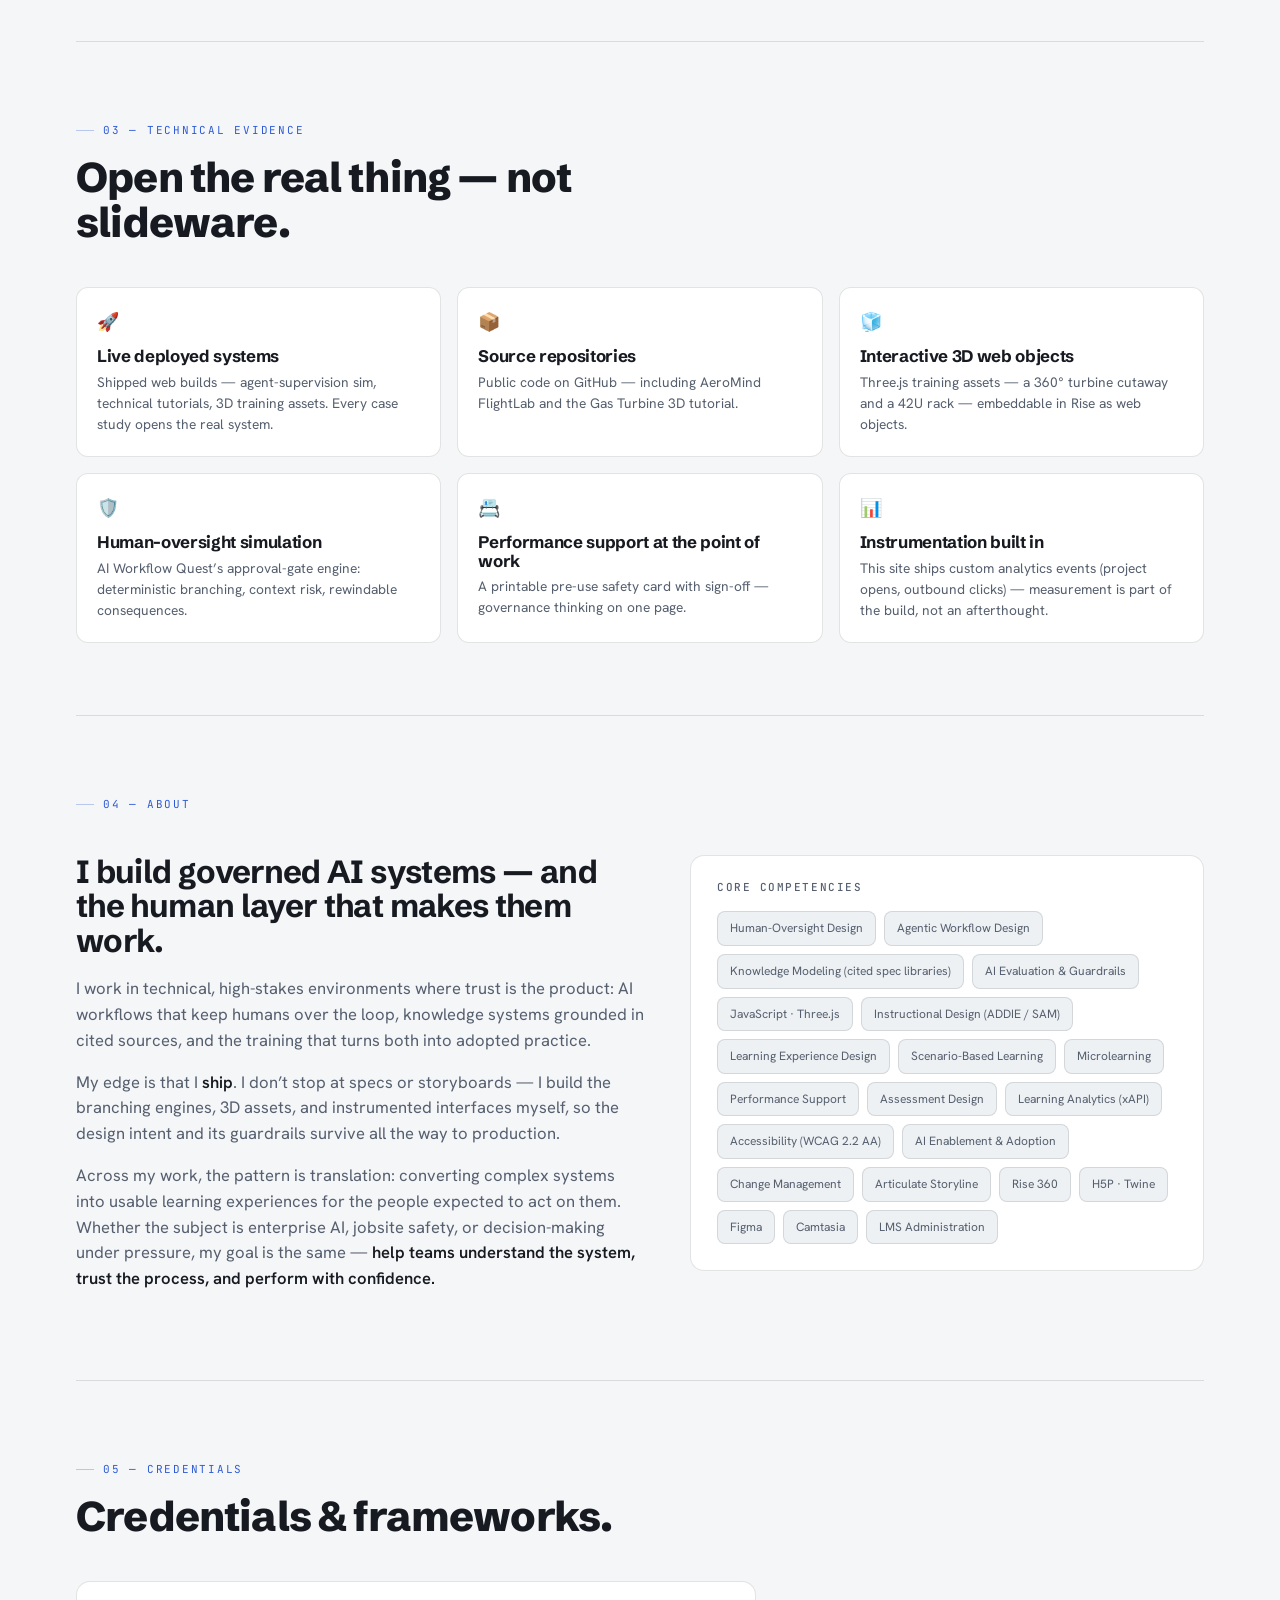
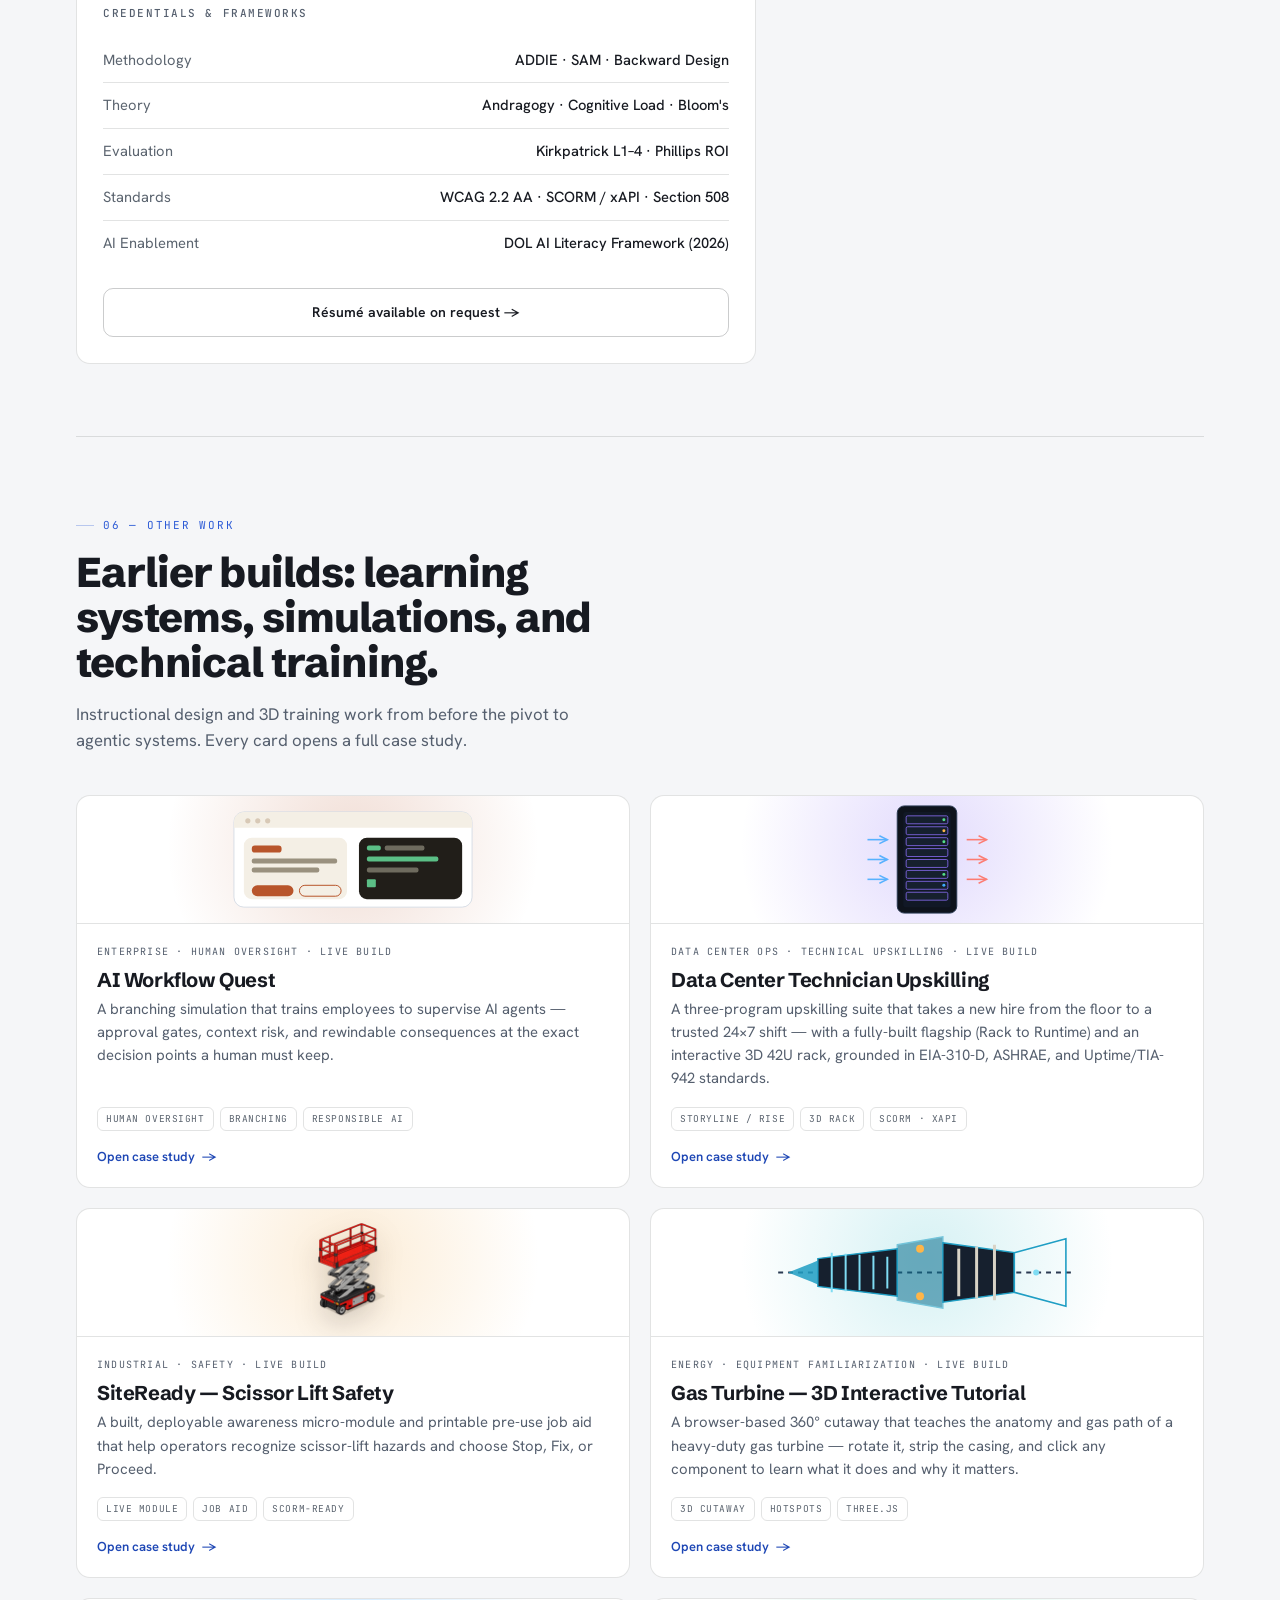
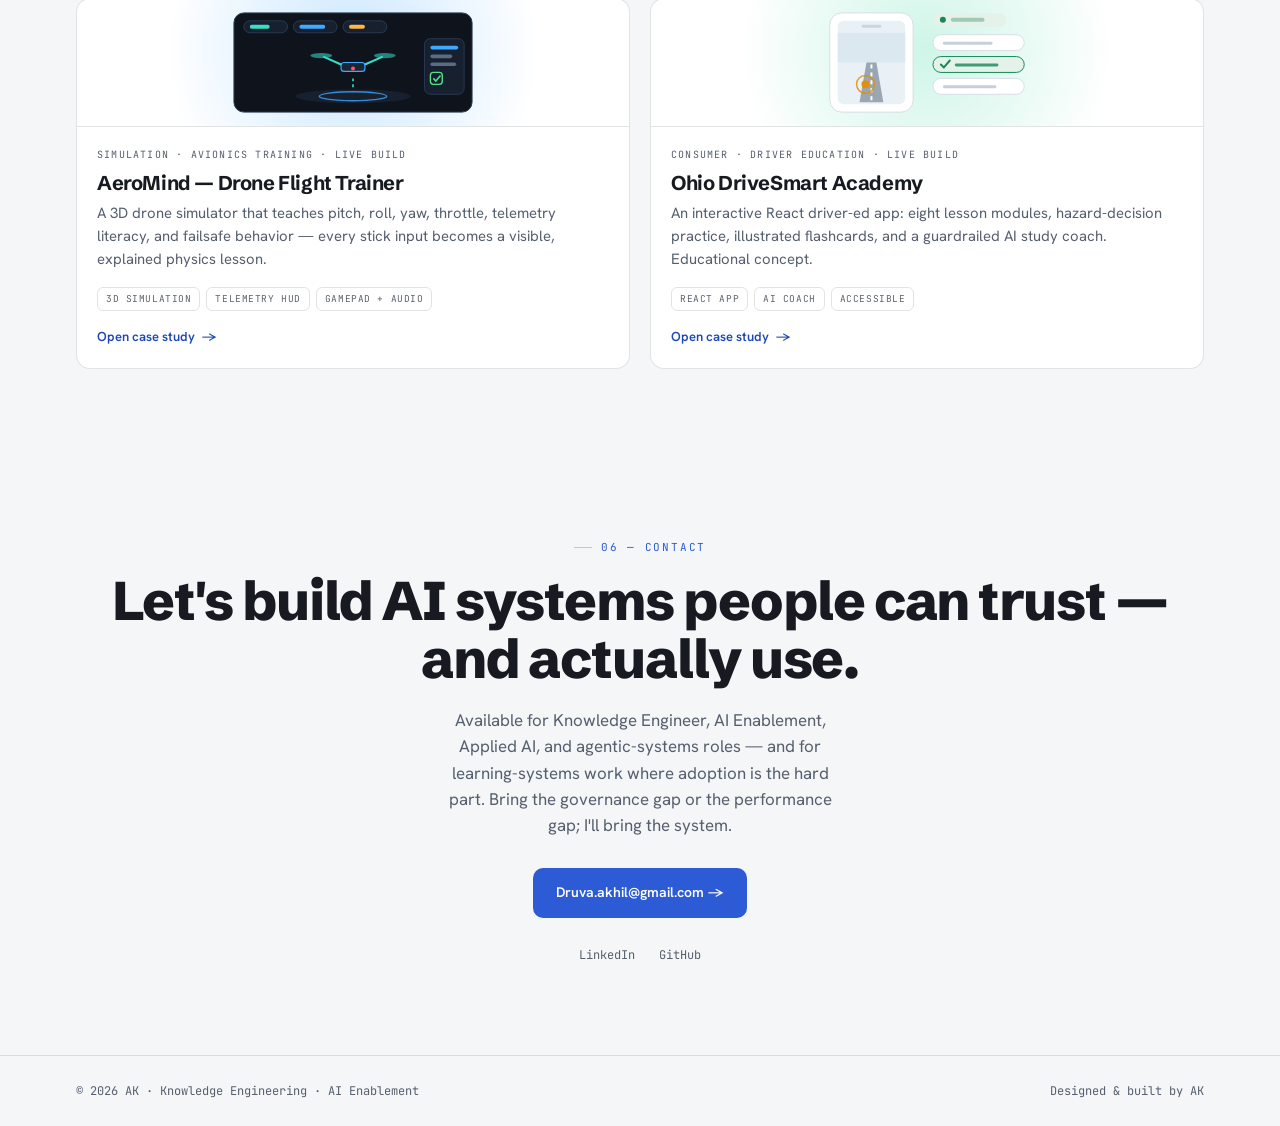
==== commit cbb89d3e: "Lead with three flagship projects; move learning-systems work to Other work - New hero: agentic AI p" ====
--- a/index.html
+++ b/index.html
@@ -3,7 +3,7 @@
 <head>
 <meta charset="UTF-8">
 <meta name="viewport" content="width=device-width, initial-scale=1.0">
-<title>AK — Knowledge Engineering · AI Enablement</title>
+<title>Akhil Reddy Gaddam · Agentic AI Engineer</title>
 <script>window.va=window.va||function(){(window.vaq=window.vaq||[]).push(arguments);};</script>
 <link rel="preconnect" href="https://fonts.googleapis.com">
 <link rel="preconnect" href="https://fonts.gstatic.com" crossorigin>
@@ -308,15 +308,30 @@
 :is(a,button,[tabindex="0"]):focus-visible{outline:2px solid var(--primary);outline-offset:3px;border-radius:8px}
 @media print{.rv{opacity:1 !important;transform:none !important}}
 @media (prefers-reduced-motion: reduce){.rv{opacity:1;transform:none;transition:none}html{scroll-behavior:auto}.view.active{animation:none}.bars i{animation:none}}
+
+/* ---- flagship cards ---- */
+.flag-grid{display:grid;grid-template-columns:repeat(3,1fr);gap:18px}
+@media(max-width:980px){.flag-grid{grid-template-columns:1fr}}
+.flag-card{background:var(--surface);border:1px solid var(--border);border-radius:var(--r);padding:22px;display:flex;flex-direction:column;gap:12px}
+.flag-card h3{margin:0;font-size:1.3rem}
+.flag-card .fc-kicker{font-family:var(--mono);font-size:10px;letter-spacing:.12em;text-transform:uppercase;color:var(--muted)}
+.flag-card dl{margin:0;display:grid;gap:8px}
+.flag-card dt{font-family:var(--mono);font-size:11px;letter-spacing:.08em;text-transform:uppercase;color:var(--muted);margin-top:4px}
+.flag-card dd{margin:0;font-size:14.5px;line-height:1.55}
+.flag-card .fc-tags{display:flex;flex-wrap:wrap;gap:6px}
+.flag-card .fc-actions{display:flex;gap:10px;flex-wrap:wrap;margin-top:auto;padding-top:6px}
+.flag-card .fc-actions .btn{margin-top:0;padding:10px 16px;font-size:13.5px;text-decoration:none}
+.flag-card .fc-note{font-size:12.5px;color:var(--muted);margin:0}
 </style>
 </head>
 <body>
 <div class="grid-bg"></div>
 
 <nav class="top">
-  <button class="brand" onclick="go('home')" aria-label="Home"><span class="mark">AK</span> AK <span class="role">AI Systems &amp; Enablement</span></button>
+  <button class="brand" onclick="go('home')" aria-label="Home"><span class="mark">AK</span> AK <span class="role">Agentic AI Engineer</span></button>
   <div class="navlinks" id="navlinks">
-    <button onclick="go('home');scrollTo2('systems')">Systems</button>
+    <button onclick="go('home');scrollTo2('flagship')">Flagship</button>
+    <button onclick="go('home');scrollTo2('systems')">Other work</button>
     <button onclick="go('home');scrollTo2('process')">Method</button>
     <button onclick="go('home');scrollTo2('artifacts')">Evidence</button>
     <button onclick="go('home');scrollTo2('about')">About</button>
@@ -333,24 +348,22 @@
     <header class="hero">
       <div class="hero-grid">
         <div>
-          <span class="kicker rv">Knowledge Engineering · Agentic Systems · AI Enablement</span>
-          <h1 class="rv">I build <span class="hl">governed AI systems</span> people can trust, supervise, and adopt.</h1>
-          <p class="lead rv">I build the <b>human-oversight layer</b> behind agentic workflows — approval gates, context risk, recoverable consequences — and design the provenance and evaluation systems around it. Learning design isn’t my ceiling; it’s my adoption edge.</p>
+          <span class="kicker rv">Agentic AI Engineering · LangGraph · MCP · Evals</span>
+          <h1 class="rv">I build <span class="hl">agentic AI systems</span> that ship with guardrails, evals, and a human in the loop.</h1>
+          <p class="lead rv">Multi-agent workflows that pull real data through <b>MCP</b>, check their own output against policy, and stop for approval before anything ships. Three flagship builds below. Each one runs in your browser, and the code is on GitHub.</p>
           <div class="hero-cta rv">
-            <button class="btn btn-primary" onclick="scrollTo2('systems')">Explore AI systems →</button>
-            <button class="btn btn-ghost" onclick="scrollTo2('artifacts')">View technical evidence</button>
-          </div>
-          <div class="hero-tags rv">
-            <span class="tag">Human Oversight</span><span class="tag">Agentic Workflows</span><span class="tag">Knowledge Systems</span><span class="tag">Scenario Design</span><span class="tag">SCORM / xAPI</span><span class="tag">WCAG 2.2 AA</span>
-          </div>
+            <button class="btn btn-primary" onclick="scrollTo2('flagship')">See the flagship projects →</button>
+            <a class="btn btn-ghost" href="campaign-copilot/" target="_blank" rel="noopener">Try Campaign Copilot</a>
+          </div>
+          <div class="hero-tags rv"><span class="tag">LangGraph</span><span class="tag">MCP</span><span class="tag">RAG</span><span class="tag">Evals</span><span class="tag">Human Oversight</span><span class="tag">FastAPI · React</span></div>
         </div>
         <div class="dash rv">
-          <div class="dash-top"><span class="t">Design Targets</span><span class="pill">● measured, never claimed</span></div>
+          <div class="dash-top"><span class="t">Campaign Copilot, by the numbers</span><span class="pill">● from the test suite, not claimed</span></div>
           <div class="dash-stats">
-            <div class="dstat"><div class="n up">↓</div><div class="l">time-to-competency — pilot target</div></div>
-            <div class="dstat"><div class="n bl">xAPI</div><div class="l">scored sims instrumented for xAPI</div></div>
-            <div class="dstat"><div class="n up">↑</div><div class="l">oversight decisions correctly kept</div></div>
-            <div class="dstat"><div class="n bl">AA</div><div class="l">WCAG 2.2 — designed to, verifying</div></div>
+            <div class="dstat"><div class="n bl">36</div><div class="l">tests, all offline (pytest)</div></div>
+            <div class="dstat"><div class="n bl">20</div><div class="l">golden goals in the eval suite, CI-gated</div></div>
+            <div class="dstat"><div class="n bl">4</div><div class="l">MCP tools, the agents' only path to data</div></div>
+            <div class="dstat"><div class="n up">0</div><div class="l">API keys needed to run the demo</div></div>
           </div>
           <div class="bars">
             <i style="height:42%"></i><i style="height:58%"></i><i style="height:50%"></i><i style="height:72%"></i><i style="height:64%"></i><i style="height:88%"></i><i style="height:80%"></i>
@@ -358,66 +371,71 @@
         </div>
       </div>
     </header>
-
-    <!-- LEARNING SYSTEMS -->
-    <section class="blk" id="systems">
+    <!-- FLAGSHIP -->
+    <section class="blk" id="flagship">
       <div class="sec-head rv">
-        <span class="kicker">01 — AI &amp; Learning Systems</span>
-        <h2>Governed AI and knowledge systems — plus the learning layer that gets them adopted.</h2>
-        <p>Shipped builds spanning agent supervision, technical upskilling, and high-stakes simulation. Every card opens a full case study, and every case study opens a live system.</p>
-      </div>
-      <div class="sys-grid">
-        <a class="sys-card rv" href="#/p-lms"><div class="sys-thumb t-lms"><div class="glow"></div><svg class="prev" viewBox="0 0 360 128" xmlns="http://www.w3.org/2000/svg" role="img" aria-label="Illustrative mockup of the AI Workflow Quest decision simulation"><rect x="60" y="16" width="240" height="96" rx="10" fill="#FFFFFF" stroke="#D8DEE6"/><path d="M60 26 a10 10 0 0 1 10 -10 h220 a10 10 0 0 1 10 10 v6 h-240 z" fill="#F4EFE5"/><circle cx="74" cy="25" r="2.6" fill="#D8C9B6"/><circle cx="84" cy="25" r="2.6" fill="#D8C9B6"/><circle cx="94" cy="25" r="2.6" fill="#D8C9B6"/><rect x="70" y="42" width="104" height="62" rx="8" fill="#F4EFE5"/><rect x="78" y="50" width="30" height="7" rx="3" fill="#B8552B"/><rect x="78" y="63" width="86" height="5" rx="2" fill="#9A917F"/><rect x="78" y="72" width="68" height="5" rx="2" fill="#9A917F"/><rect x="78" y="90" width="42" height="11" rx="5.5" fill="#B8552B"/><rect x="126" y="90" width="42" height="11" rx="5.5" fill="none" stroke="#B8552B"/><rect x="186" y="42" width="104" height="62" rx="8" fill="#211E19"/><rect x="194" y="50" width="14" height="5" rx="2" fill="#5BBF86"/><rect x="212" y="50" width="40" height="5" rx="2" fill="#6E6B5E"/><rect x="194" y="61" width="72" height="5" rx="2" fill="#5BBF86"/><rect x="194" y="72" width="52" height="5" rx="2" fill="#6E6B5E"/><rect x="194" y="84" width="9" height="8" rx="1" fill="#5BBF86"/></svg></div><div class="sys-body"><div class="sys-cat">Enterprise · Human oversight · Live build</div><h3>AI Workflow Quest</h3><p>A branching simulation that trains employees to supervise AI agents — approval gates, context risk, and rewindable consequences at the exact decision points a human must keep.</p><div class="sys-meta"><span class="mini">Human oversight</span><span class="mini">Branching</span><span class="mini">Responsible AI</span></div><div class="sys-go">Open case study <span class="a">&#8594;</span></div></div></a>
-        <a class="sys-card rv" href="#/p-datacenter">
-          <div class="sys-thumb t-datacenter"><div class="glow"></div><svg class="prev" viewBox="0 0 360 128" xmlns="http://www.w3.org/2000/svg" role="img" aria-label="Illustrative schematic of a 42U data-center server rack with airflow"><rect x="150" y="10" width="60" height="108" rx="7" fill="#0E131C" stroke="#2A3A52"/><rect x="156" y="16" width="48" height="96" rx="3" fill="#111826"/><g stroke="#8b6ef6" stroke-width="0.8" fill="#16202E"><rect x="159" y="20" width="42" height="8" rx="1.5"/><rect x="159" y="31" width="42" height="8" rx="1.5"/><rect x="159" y="42" width="42" height="8" rx="1.5"/><rect x="159" y="53" width="42" height="8" rx="1.5"/><rect x="159" y="64" width="42" height="8" rx="1.5"/><rect x="159" y="75" width="42" height="8" rx="1.5"/><rect x="159" y="86" width="42" height="8" rx="1.5"/><rect x="159" y="97" width="42" height="8" rx="1.5"/></g><g><circle cx="197" cy="24" r="1.5" fill="#54E08A"/><circle cx="197" cy="46" r="1.5" fill="#54E08A"/><circle cx="197" cy="79" r="1.5" fill="#54E08A"/><circle cx="197" cy="35" r="1.5" fill="#FFB547"/><circle cx="197" cy="90" r="1.5" fill="#3FA9FF"/></g><g stroke="#3FA9FF" stroke-width="1.6" fill="none" opacity=".85"><path d="M120 44 h20"/><path d="M132 40 l8 4 -8 4"/><path d="M120 64 h20"/><path d="M132 60 l8 4 -8 4"/><path d="M120 84 h20"/><path d="M132 80 l8 4 -8 4"/></g><g stroke="#FF6B5C" stroke-width="1.6" fill="none" opacity=".85"><path d="M220 44 h20"/><path d="M232 40 l8 4 -8 4"/><path d="M220 64 h20"/><path d="M232 60 l8 4 -8 4"/><path d="M220 84 h20"/><path d="M232 80 l8 4 -8 4"/></g></svg></div>
-          <div class="sys-body">
-            <div class="sys-cat">Data center ops · Technical upskilling · Live build</div>
-            <h3>Data Center Technician Upskilling</h3>
-            <p>A three-program upskilling suite that takes a new hire from the floor to a trusted 24×7 shift — with a fully-built flagship (Rack to Runtime) and an interactive 3D 42U rack, grounded in EIA-310-D, ASHRAE, and Uptime/TIA-942 standards.</p>
-            <div class="sys-meta"><span class="mini">Storyline / Rise</span><span class="mini">3D rack</span><span class="mini">SCORM · xAPI</span></div>
-            <div class="sys-go">Open case study <span class="a">→</span></div>
-          </div>
-        </a>
-        <a class="sys-card rv" href="#/p-safe">
-          <div class="sys-thumb t-safe"><div class="glow"></div><img class="prev" src="assets/p/01-hero.png" alt="Preview of the SiteReady scissor-lift safety awareness module" loading="lazy"></div>
-          <div class="sys-body">
-            <div class="sys-cat">Industrial · Safety · Live build</div>
-            <h3>SiteReady — Scissor Lift Safety</h3>
-            <p>A built, deployable awareness micro-module and printable pre-use job aid that help operators recognize scissor-lift hazards and choose Stop, Fix, or Proceed.</p>
-            <div class="sys-meta"><span class="mini">Live module</span><span class="mini">Job aid</span><span class="mini">SCORM-ready</span></div>
-            <div class="sys-go">Open case study <span class="a">→</span></div>
-          </div>
-        </a>
-        <a class="sys-card rv" href="#/p-turbine">
-          <div class="sys-thumb t-turbine"><div class="glow"></div><svg class="prev" viewBox="0 0 360 128" xmlns="http://www.w3.org/2000/svg" role="img" aria-label="Illustrative cutaway schematic of an axial-flow gas turbine"><line x1="30" y1="64" x2="330" y2="64" stroke="#2A3A52" stroke-width="2" stroke-dasharray="5 5"/><polygon points="40,64 70,52 70,76" fill="#1f9ec4" opacity=".85"/><path d="M70 50 L150 40 L150 88 L70 78 Z" fill="#16202E" stroke="#1f9ec4" stroke-width="1.4"/><g stroke="#7fdcf3" stroke-width="2"><line x1="84" y1="44" x2="84" y2="84"/><line x1="98" y1="45" x2="98" y2="83"/><line x1="112" y1="46" x2="112" y2="82"/><line x1="126" y1="47" x2="126" y2="81"/><line x1="140" y1="48" x2="140" y2="80"/></g><path d="M150 36 L196 28 L196 100 L150 92 Z" fill="#0b6f8f" opacity=".55" stroke="#1f9ec4" stroke-width="1.4"/><circle cx="173" cy="40" r="4" fill="#FFB547"/><circle cx="173" cy="88" r="4" fill="#FFB547"/><path d="M196 34 L268 44 L268 84 L196 94 Z" fill="#16202E" stroke="#1f9ec4" stroke-width="1.4"/><g stroke="#d8d3c6" stroke-width="3"><line x1="212" y1="40" x2="212" y2="88"/><line x1="230" y1="38" x2="230" y2="90"/><line x1="248" y1="36" x2="248" y2="92"/></g><path d="M268 44 L320 30 L320 98 L268 84 Z" fill="none" stroke="#1f9ec4" stroke-width="1.6"/><circle cx="290" cy="64" r="3" fill="#7fdcf3"/></svg></div>
-          <div class="sys-body">
-            <div class="sys-cat">Energy · Equipment familiarization · Live build</div>
-            <h3>Gas Turbine — 3D Interactive Tutorial</h3>
-            <p>A browser-based 360° cutaway that teaches the anatomy and gas path of a heavy-duty gas turbine — rotate it, strip the casing, and click any component to learn what it does and why it matters.</p>
-            <div class="sys-meta"><span class="mini">3D cutaway</span><span class="mini">Hotspots</span><span class="mini">Three.js</span></div>
-            <div class="sys-go">Open case study <span class="a">→</span></div>
-          </div>
-        </a>
-        <a class="sys-card rv" href="#/p-aero">
-          <div class="sys-thumb t-aero"><div class="glow"></div><svg class="prev" viewBox="0 0 360 128" xmlns="http://www.w3.org/2000/svg" role="img" aria-label="Illustrative mockup of the AeroMind 3D drone training simulator"><rect x="60" y="14" width="240" height="100" rx="10" fill="#0E131C" stroke="#2A3A52"/><rect x="70" y="22" width="44" height="12" rx="6" fill="#16202E" stroke="#2A3A52"/><rect x="76" y="26" width="20" height="4" rx="2" fill="#36E0C8"/><rect x="120" y="22" width="44" height="12" rx="6" fill="#16202E" stroke="#2A3A52"/><rect x="126" y="26" width="26" height="4" rx="2" fill="#3FA9FF"/><rect x="170" y="22" width="44" height="12" rx="6" fill="#16202E" stroke="#2A3A52"/><rect x="176" y="26" width="16" height="4" rx="2" fill="#FFB547"/><ellipse cx="180" cy="98" rx="58" ry="7" fill="#16202E"/><ellipse cx="180" cy="98" rx="34" ry="4.5" fill="none" stroke="#3FA9FF" stroke-width="1.4" opacity=".8"/><rect x="168" y="64" width="24" height="9" rx="3" fill="#1C2533" stroke="#3FA9FF" stroke-width="1.2"/><line x1="168" y1="66" x2="150" y2="58" stroke="#36E0C8" stroke-width="2"/><line x1="192" y1="66" x2="210" y2="58" stroke="#36E0C8" stroke-width="2"/><ellipse cx="148" cy="57" rx="11" ry="2.6" fill="#36E0C8" opacity=".55"/><ellipse cx="212" cy="57" rx="11" ry="2.6" fill="#36E0C8" opacity=".55"/><circle cx="180" cy="70" r="2" fill="#FF5566"/><path d="M180 80 v10" stroke="#36E0C8" stroke-width="1.6" stroke-dasharray="3 3"/><rect x="252" y="40" width="40" height="56" rx="6" fill="#16202E" stroke="#2A3A52"/><rect x="258" y="47" width="28" height="4" rx="2" fill="#3FA9FF"/><rect x="258" y="56" width="22" height="3.6" rx="1.8" fill="#5B6B82"/><rect x="258" y="64" width="26" height="3.6" rx="1.8" fill="#5B6B82"/><rect x="258" y="74" width="12" height="12" rx="3" fill="none" stroke="#54E08A" stroke-width="1.4"/><path d="M261 80 l2.4 2.6 4.8-5.6" stroke="#54E08A" stroke-width="1.6" fill="none"/></svg></div>
-          <div class="sys-body">
-            <div class="sys-cat">Simulation · Avionics training · Live build</div>
-            <h3>AeroMind — Drone Flight Trainer</h3>
-            <p>A 3D drone simulator that teaches pitch, roll, yaw, throttle, telemetry literacy, and failsafe behavior — every stick input becomes a visible, explained physics lesson.</p>
-            <div class="sys-meta"><span class="mini">3D simulation</span><span class="mini">Telemetry HUD</span><span class="mini">Gamepad + audio</span></div>
-            <div class="sys-go">Open case study <span class="a">→</span></div>
-          </div>
-        </a>
-        <a class="sys-card rv" href="#/p-drive">
-          <div class="sys-thumb t-drive"><div class="glow"></div><svg class="prev" viewBox="0 0 360 128" xmlns="http://www.w3.org/2000/svg" role="img" aria-label="Illustrative mockup of a driver-education hazard scenario"><rect x="82" y="14" width="84" height="100" rx="12" fill="#FFFFFF" stroke="#D8DEE6"/><rect x="90" y="22" width="68" height="84" rx="6" fill="#EAF1F6"/><rect x="114" y="26" width="20" height="3" rx="1.5" fill="#CDD4DD"/><rect x="90" y="34" width="68" height="30" fill="#DCE8F0"/><path d="M112 104 L136 104 L129 64 L119 64 Z" fill="#9AA6B2"/><line x1="124" y1="66" x2="124" y2="102" stroke="#FFFFFF" stroke-width="2" stroke-dasharray="4 4"/><circle cx="118" cy="86" r="4" fill="#E0900C"/><circle cx="118" cy="86" r="9" fill="none" stroke="#E0900C" stroke-width="1.5" opacity="0.85"/><rect x="186" y="14" width="74" height="14" rx="7" fill="#E4F2EA"/><circle cx="196" cy="21" r="3" fill="#178A55"/><rect x="204" y="19" width="34" height="4" rx="2" fill="#9FCBB4"/><rect x="186" y="36" width="92" height="16" rx="8" fill="#FFFFFF" stroke="#D8DEE6"/><rect x="196" y="43" width="50" height="3" rx="1.5" fill="#C7D0DA"/><rect x="186" y="58" width="92" height="16" rx="8" fill="#E4F2EA" stroke="#178A55"/><path d="M194 66 l3 3 l6 -7" stroke="#178A55" stroke-width="2" fill="none" stroke-linecap="round" stroke-linejoin="round"/><rect x="208" y="65" width="44" height="3" rx="1.5" fill="#3E9E73"/><rect x="186" y="80" width="92" height="16" rx="8" fill="#FFFFFF" stroke="#D8DEE6"/><rect x="196" y="87" width="54" height="3" rx="1.5" fill="#C7D0DA"/></svg></div>
-          <div class="sys-body">
-            <div class="sys-cat">Consumer · Driver education · Live build</div>
-            <h3>Ohio DriveSmart Academy</h3>
-            <p>An interactive React driver-ed app: eight lesson modules, hazard-decision practice, illustrated flashcards, and a guardrailed AI study coach. Educational concept.</p>
-            <div class="sys-meta"><span class="mini">React app</span><span class="mini">AI coach</span><span class="mini">Accessible</span></div>
-            <div class="sys-go">Open case study <span class="a">→</span></div>
-          </div>
-        </a>
+        <span class="kicker">01 — Flagship projects</span>
+        <h2>Three systems you can try in two minutes and inspect in twenty.</h2>
+        <p>Each card says what problem it solves, what I built, and the stack. "Try it" opens a working demo. "Code" opens the repository with tests, evals, and a plain-English walkthrough.</p>
+      </div>
+      <div class="flag-grid">
+
+        <article class="flag-card rv">
+          <span class="fc-kicker">Multi-agent workflow · Banking marketing</span>
+          <h3>Campaign Copilot</h3>
+          <dl>
+            <dt>The problem</dt>
+            <dd>A bank marketer wants a campaign that is backed by data and clears compliance. Today that is a week of handoffs between marketing, analytics, and compliance, and nobody can show afterwards why a claim was allowed.</dd>
+            <dt>What I built</dt>
+            <dd>A LangGraph workflow of five agents. The planner breaks the goal down; the audience agent queries a synthetic bank dataset only through an MCP server; the copy agent drafts a letter, an email, and two ads and cites the data behind each choice; the compliance agent runs a deterministic rulebook with retrieval over policy text and cites the paragraph for every flag; the evaluator scores and loops back at most twice. The graph then stops for a human to approve. Every step lands in a hash-chained audit log.</dd>
+            <dt>Stack</dt>
+            <dd class="fc-tags"><span class="tag">Python 3.11</span><span class="tag">LangGraph</span><span class="tag">MCP SDK 2</span><span class="tag">Claude structured outputs</span><span class="tag">FastAPI + SSE</span><span class="tag">React · TypeScript · Vite</span><span class="tag">pytest · 20 golden evals · CI</span></dd>
+          </dl>
+          <p class="fc-note">Northwind Community Bank is fictional and the data is synthetic. The demo replays a recorded run; clone the repo to run the live agents with no API key.</p>
+          <div class="fc-actions">
+            <a class="btn btn-primary" href="campaign-copilot/" target="_blank" rel="noopener">Try it &rarr;</a>
+            <a class="btn btn-ghost" href="https://github.com/AkhilDhruva/campaign-copilot" target="_blank" rel="noopener">Code</a>
+          </div>
+        </article>
+
+        <article class="flag-card rv">
+          <span class="fc-kicker">Research · Tamper-evident agent memory</span>
+          <h3>Overseer</h3>
+          <dl>
+            <dt>The problem</dt>
+            <dd>When AI agents share a memory, one wrong or malicious write silently poisons every later decision, and nobody can prove what an agent knew at the moment it acted.</dd>
+            <dt>What I built</dt>
+            <dd>A paper and reference implementation of tamper-evident memory for AI agents: a bitemporal knowledge graph that records both when a fact was true and when it was written, with append-only, hash-chained events and external anchoring. Corrections are new records, never edits, so "what did the agent believe at 10:05?" has an exact answer. Verified with property tests, an adversarial battery, and formal checks.</dd>
+            <dt>Stack</dt>
+            <dd class="fc-tags"><span class="tag">Python</span><span class="tag">NumPy · SciPy</span><span class="tag">Hypothesis property tests</span><span class="tag">Z3</span><span class="tag">SHA-256 chaining</span></dd>
+          </dl>
+          <p class="fc-note">The demo lets you edit a record in a six-event agent ledger and watch verification fail at that line. It runs entirely in your browser.</p>
+          <div class="fc-actions">
+            <a class="btn btn-primary" href="overseer-demo.html" target="_blank" rel="noopener">Tamper demo &rarr;</a>
+            <a class="btn btn-ghost" href="https://doi.org/10.5281/zenodo.23023088" target="_blank" rel="noopener">Paper</a>
+            <a class="btn btn-ghost" href="https://github.com/AkhilDhruva/overseer-agentic-memory" target="_blank" rel="noopener">Code</a>
+          </div>
+        </article>
+
+        <article class="flag-card rv">
+          <span class="fc-kicker">3D simulation · Training</span>
+          <h3>AeroMind FlightLab</h3>
+          <dl>
+            <dt>The problem</dt>
+            <dd>New drone operators crash real hardware while they are still learning what pitch, roll, yaw, and throttle do, and what the telemetry is telling them.</dd>
+            <dt>What I built</dt>
+            <dd>A browser-based 3D flight simulator that teaches stick inputs, telemetry literacy, and failsafe behavior before a first real flight. Every input becomes a visible, explained physics lesson, with scored scenarios and a readable HUD.</dd>
+            <dt>Stack</dt>
+            <dd class="fc-tags"><span class="tag">Three.js</span><span class="tag">JavaScript</span><span class="tag">Single-file build</span><span class="tag">Vercel</span></dd>
+          </dl>
+          <p class="fc-note">Also a full case study on this site, from learner problem to assessment design.</p>
+          <div class="fc-actions">
+            <a class="btn btn-primary" href="https://aeromind-flightlab.vercel.app/" target="_blank" rel="noopener">Fly it &rarr;</a>
+            <a class="btn btn-ghost" href="https://github.com/AkhilDhruva/AeroMind-FlightLab" target="_blank" rel="noopener">Code</a>
+            <a class="btn btn-ghost" href="#/p-aero">Case study</a>
+          </div>
+        </article>
+
       </div>
     </section>
 
@@ -503,6 +521,68 @@
     </section>
 
     <!-- CONTACT -->
+    <!-- LEARNING SYSTEMS -->
+    <section class="blk" id="systems">
+      <div class="sec-head rv">
+        <span class="kicker">06 — Other work</span>
+        <h2>Earlier builds: learning systems, simulations, and technical training.</h2>
+        <p>Instructional design and 3D training work from before the pivot to agentic systems. Every card opens a full case study.</p>
+      </div>
+      <div class="sys-grid">
+        <a class="sys-card rv" href="#/p-lms"><div class="sys-thumb t-lms"><div class="glow"></div><svg class="prev" viewBox="0 0 360 128" xmlns="http://www.w3.org/2000/svg" role="img" aria-label="Illustrative mockup of the AI Workflow Quest decision simulation"><rect x="60" y="16" width="240" height="96" rx="10" fill="#FFFFFF" stroke="#D8DEE6"/><path d="M60 26 a10 10 0 0 1 10 -10 h220 a10 10 0 0 1 10 10 v6 h-240 z" fill="#F4EFE5"/><circle cx="74" cy="25" r="2.6" fill="#D8C9B6"/><circle cx="84" cy="25" r="2.6" fill="#D8C9B6"/><circle cx="94" cy="25" r="2.6" fill="#D8C9B6"/><rect x="70" y="42" width="104" height="62" rx="8" fill="#F4EFE5"/><rect x="78" y="50" width="30" height="7" rx="3" fill="#B8552B"/><rect x="78" y="63" width="86" height="5" rx="2" fill="#9A917F"/><rect x="78" y="72" width="68" height="5" rx="2" fill="#9A917F"/><rect x="78" y="90" width="42" height="11" rx="5.5" fill="#B8552B"/><rect x="126" y="90" width="42" height="11" rx="5.5" fill="none" stroke="#B8552B"/><rect x="186" y="42" width="104" height="62" rx="8" fill="#211E19"/><rect x="194" y="50" width="14" height="5" rx="2" fill="#5BBF86"/><rect x="212" y="50" width="40" height="5" rx="2" fill="#6E6B5E"/><rect x="194" y="61" width="72" height="5" rx="2" fill="#5BBF86"/><rect x="194" y="72" width="52" height="5" rx="2" fill="#6E6B5E"/><rect x="194" y="84" width="9" height="8" rx="1" fill="#5BBF86"/></svg></div><div class="sys-body"><div class="sys-cat">Enterprise · Human oversight · Live build</div><h3>AI Workflow Quest</h3><p>A branching simulation that trains employees to supervise AI agents — approval gates, context risk, and rewindable consequences at the exact decision points a human must keep.</p><div class="sys-meta"><span class="mini">Human oversight</span><span class="mini">Branching</span><span class="mini">Responsible AI</span></div><div class="sys-go">Open case study <span class="a">&#8594;</span></div></div></a>
+        <a class="sys-card rv" href="#/p-datacenter">
+          <div class="sys-thumb t-datacenter"><div class="glow"></div><svg class="prev" viewBox="0 0 360 128" xmlns="http://www.w3.org/2000/svg" role="img" aria-label="Illustrative schematic of a 42U data-center server rack with airflow"><rect x="150" y="10" width="60" height="108" rx="7" fill="#0E131C" stroke="#2A3A52"/><rect x="156" y="16" width="48" height="96" rx="3" fill="#111826"/><g stroke="#8b6ef6" stroke-width="0.8" fill="#16202E"><rect x="159" y="20" width="42" height="8" rx="1.5"/><rect x="159" y="31" width="42" height="8" rx="1.5"/><rect x="159" y="42" width="42" height="8" rx="1.5"/><rect x="159" y="53" width="42" height="8" rx="1.5"/><rect x="159" y="64" width="42" height="8" rx="1.5"/><rect x="159" y="75" width="42" height="8" rx="1.5"/><rect x="159" y="86" width="42" height="8" rx="1.5"/><rect x="159" y="97" width="42" height="8" rx="1.5"/></g><g><circle cx="197" cy="24" r="1.5" fill="#54E08A"/><circle cx="197" cy="46" r="1.5" fill="#54E08A"/><circle cx="197" cy="79" r="1.5" fill="#54E08A"/><circle cx="197" cy="35" r="1.5" fill="#FFB547"/><circle cx="197" cy="90" r="1.5" fill="#3FA9FF"/></g><g stroke="#3FA9FF" stroke-width="1.6" fill="none" opacity=".85"><path d="M120 44 h20"/><path d="M132 40 l8 4 -8 4"/><path d="M120 64 h20"/><path d="M132 60 l8 4 -8 4"/><path d="M120 84 h20"/><path d="M132 80 l8 4 -8 4"/></g><g stroke="#FF6B5C" stroke-width="1.6" fill="none" opacity=".85"><path d="M220 44 h20"/><path d="M232 40 l8 4 -8 4"/><path d="M220 64 h20"/><path d="M232 60 l8 4 -8 4"/><path d="M220 84 h20"/><path d="M232 80 l8 4 -8 4"/></g></svg></div>
+          <div class="sys-body">
+            <div class="sys-cat">Data center ops · Technical upskilling · Live build</div>
+            <h3>Data Center Technician Upskilling</h3>
+            <p>A three-program upskilling suite that takes a new hire from the floor to a trusted 24×7 shift — with a fully-built flagship (Rack to Runtime) and an interactive 3D 42U rack, grounded in EIA-310-D, ASHRAE, and Uptime/TIA-942 standards.</p>
+            <div class="sys-meta"><span class="mini">Storyline / Rise</span><span class="mini">3D rack</span><span class="mini">SCORM · xAPI</span></div>
+            <div class="sys-go">Open case study <span class="a">→</span></div>
+          </div>
+        </a>
+        <a class="sys-card rv" href="#/p-safe">
+          <div class="sys-thumb t-safe"><div class="glow"></div><img class="prev" src="assets/p/01-hero.png" alt="Preview of the SiteReady scissor-lift safety awareness module" loading="lazy"></div>
+          <div class="sys-body">
+            <div class="sys-cat">Industrial · Safety · Live build</div>
+            <h3>SiteReady — Scissor Lift Safety</h3>
+            <p>A built, deployable awareness micro-module and printable pre-use job aid that help operators recognize scissor-lift hazards and choose Stop, Fix, or Proceed.</p>
+            <div class="sys-meta"><span class="mini">Live module</span><span class="mini">Job aid</span><span class="mini">SCORM-ready</span></div>
+            <div class="sys-go">Open case study <span class="a">→</span></div>
+          </div>
+        </a>
+        <a class="sys-card rv" href="#/p-turbine">
+          <div class="sys-thumb t-turbine"><div class="glow"></div><svg class="prev" viewBox="0 0 360 128" xmlns="http://www.w3.org/2000/svg" role="img" aria-label="Illustrative cutaway schematic of an axial-flow gas turbine"><line x1="30" y1="64" x2="330" y2="64" stroke="#2A3A52" stroke-width="2" stroke-dasharray="5 5"/><polygon points="40,64 70,52 70,76" fill="#1f9ec4" opacity=".85"/><path d="M70 50 L150 40 L150 88 L70 78 Z" fill="#16202E" stroke="#1f9ec4" stroke-width="1.4"/><g stroke="#7fdcf3" stroke-width="2"><line x1="84" y1="44" x2="84" y2="84"/><line x1="98" y1="45" x2="98" y2="83"/><line x1="112" y1="46" x2="112" y2="82"/><line x1="126" y1="47" x2="126" y2="81"/><line x1="140" y1="48" x2="140" y2="80"/></g><path d="M150 36 L196 28 L196 100 L150 92 Z" fill="#0b6f8f" opacity=".55" stroke="#1f9ec4" stroke-width="1.4"/><circle cx="173" cy="40" r="4" fill="#FFB547"/><circle cx="173" cy="88" r="4" fill="#FFB547"/><path d="M196 34 L268 44 L268 84 L196 94 Z" fill="#16202E" stroke="#1f9ec4" stroke-width="1.4"/><g stroke="#d8d3c6" stroke-width="3"><line x1="212" y1="40" x2="212" y2="88"/><line x1="230" y1="38" x2="230" y2="90"/><line x1="248" y1="36" x2="248" y2="92"/></g><path d="M268 44 L320 30 L320 98 L268 84 Z" fill="none" stroke="#1f9ec4" stroke-width="1.6"/><circle cx="290" cy="64" r="3" fill="#7fdcf3"/></svg></div>
+          <div class="sys-body">
+            <div class="sys-cat">Energy · Equipment familiarization · Live build</div>
+            <h3>Gas Turbine — 3D Interactive Tutorial</h3>
+            <p>A browser-based 360° cutaway that teaches the anatomy and gas path of a heavy-duty gas turbine — rotate it, strip the casing, and click any component to learn what it does and why it matters.</p>
+            <div class="sys-meta"><span class="mini">3D cutaway</span><span class="mini">Hotspots</span><span class="mini">Three.js</span></div>
+            <div class="sys-go">Open case study <span class="a">→</span></div>
+          </div>
+        </a>
+        <a class="sys-card rv" href="#/p-aero">
+          <div class="sys-thumb t-aero"><div class="glow"></div><svg class="prev" viewBox="0 0 360 128" xmlns="http://www.w3.org/2000/svg" role="img" aria-label="Illustrative mockup of the AeroMind 3D drone training simulator"><rect x="60" y="14" width="240" height="100" rx="10" fill="#0E131C" stroke="#2A3A52"/><rect x="70" y="22" width="44" height="12" rx="6" fill="#16202E" stroke="#2A3A52"/><rect x="76" y="26" width="20" height="4" rx="2" fill="#36E0C8"/><rect x="120" y="22" width="44" height="12" rx="6" fill="#16202E" stroke="#2A3A52"/><rect x="126" y="26" width="26" height="4" rx="2" fill="#3FA9FF"/><rect x="170" y="22" width="44" height="12" rx="6" fill="#16202E" stroke="#2A3A52"/><rect x="176" y="26" width="16" height="4" rx="2" fill="#FFB547"/><ellipse cx="180" cy="98" rx="58" ry="7" fill="#16202E"/><ellipse cx="180" cy="98" rx="34" ry="4.5" fill="none" stroke="#3FA9FF" stroke-width="1.4" opacity=".8"/><rect x="168" y="64" width="24" height="9" rx="3" fill="#1C2533" stroke="#3FA9FF" stroke-width="1.2"/><line x1="168" y1="66" x2="150" y2="58" stroke="#36E0C8" stroke-width="2"/><line x1="192" y1="66" x2="210" y2="58" stroke="#36E0C8" stroke-width="2"/><ellipse cx="148" cy="57" rx="11" ry="2.6" fill="#36E0C8" opacity=".55"/><ellipse cx="212" cy="57" rx="11" ry="2.6" fill="#36E0C8" opacity=".55"/><circle cx="180" cy="70" r="2" fill="#FF5566"/><path d="M180 80 v10" stroke="#36E0C8" stroke-width="1.6" stroke-dasharray="3 3"/><rect x="252" y="40" width="40" height="56" rx="6" fill="#16202E" stroke="#2A3A52"/><rect x="258" y="47" width="28" height="4" rx="2" fill="#3FA9FF"/><rect x="258" y="56" width="22" height="3.6" rx="1.8" fill="#5B6B82"/><rect x="258" y="64" width="26" height="3.6" rx="1.8" fill="#5B6B82"/><rect x="258" y="74" width="12" height="12" rx="3" fill="none" stroke="#54E08A" stroke-width="1.4"/><path d="M261 80 l2.4 2.6 4.8-5.6" stroke="#54E08A" stroke-width="1.6" fill="none"/></svg></div>
+          <div class="sys-body">
+            <div class="sys-cat">Simulation · Avionics training · Live build</div>
+            <h3>AeroMind — Drone Flight Trainer</h3>
+            <p>A 3D drone simulator that teaches pitch, roll, yaw, throttle, telemetry literacy, and failsafe behavior — every stick input becomes a visible, explained physics lesson.</p>
+            <div class="sys-meta"><span class="mini">3D simulation</span><span class="mini">Telemetry HUD</span><span class="mini">Gamepad + audio</span></div>
+            <div class="sys-go">Open case study <span class="a">→</span></div>
+          </div>
+        </a>
+        <a class="sys-card rv" href="#/p-drive">
+          <div class="sys-thumb t-drive"><div class="glow"></div><svg class="prev" viewBox="0 0 360 128" xmlns="http://www.w3.org/2000/svg" role="img" aria-label="Illustrative mockup of a driver-education hazard scenario"><rect x="82" y="14" width="84" height="100" rx="12" fill="#FFFFFF" stroke="#D8DEE6"/><rect x="90" y="22" width="68" height="84" rx="6" fill="#EAF1F6"/><rect x="114" y="26" width="20" height="3" rx="1.5" fill="#CDD4DD"/><rect x="90" y="34" width="68" height="30" fill="#DCE8F0"/><path d="M112 104 L136 104 L129 64 L119 64 Z" fill="#9AA6B2"/><line x1="124" y1="66" x2="124" y2="102" stroke="#FFFFFF" stroke-width="2" stroke-dasharray="4 4"/><circle cx="118" cy="86" r="4" fill="#E0900C"/><circle cx="118" cy="86" r="9" fill="none" stroke="#E0900C" stroke-width="1.5" opacity="0.85"/><rect x="186" y="14" width="74" height="14" rx="7" fill="#E4F2EA"/><circle cx="196" cy="21" r="3" fill="#178A55"/><rect x="204" y="19" width="34" height="4" rx="2" fill="#9FCBB4"/><rect x="186" y="36" width="92" height="16" rx="8" fill="#FFFFFF" stroke="#D8DEE6"/><rect x="196" y="43" width="50" height="3" rx="1.5" fill="#C7D0DA"/><rect x="186" y="58" width="92" height="16" rx="8" fill="#E4F2EA" stroke="#178A55"/><path d="M194 66 l3 3 l6 -7" stroke="#178A55" stroke-width="2" fill="none" stroke-linecap="round" stroke-linejoin="round"/><rect x="208" y="65" width="44" height="3" rx="1.5" fill="#3E9E73"/><rect x="186" y="80" width="92" height="16" rx="8" fill="#FFFFFF" stroke="#D8DEE6"/><rect x="196" y="87" width="54" height="3" rx="1.5" fill="#C7D0DA"/></svg></div>
+          <div class="sys-body">
+            <div class="sys-cat">Consumer · Driver education · Live build</div>
+            <h3>Ohio DriveSmart Academy</h3>
+            <p>An interactive React driver-ed app: eight lesson modules, hazard-decision practice, illustrated flashcards, and a guardrailed AI study coach. Educational concept.</p>
+            <div class="sys-meta"><span class="mini">React app</span><span class="mini">AI coach</span><span class="mini">Accessible</span></div>
+            <div class="sys-go">Open case study <span class="a">→</span></div>
+          </div>
+        </a>
+      </div>
+    </section>
+
     <section class="contact" id="contact">
       <div class="wrap">
         <span class="kicker rv" style="justify-content:center">06 — Contact</span>
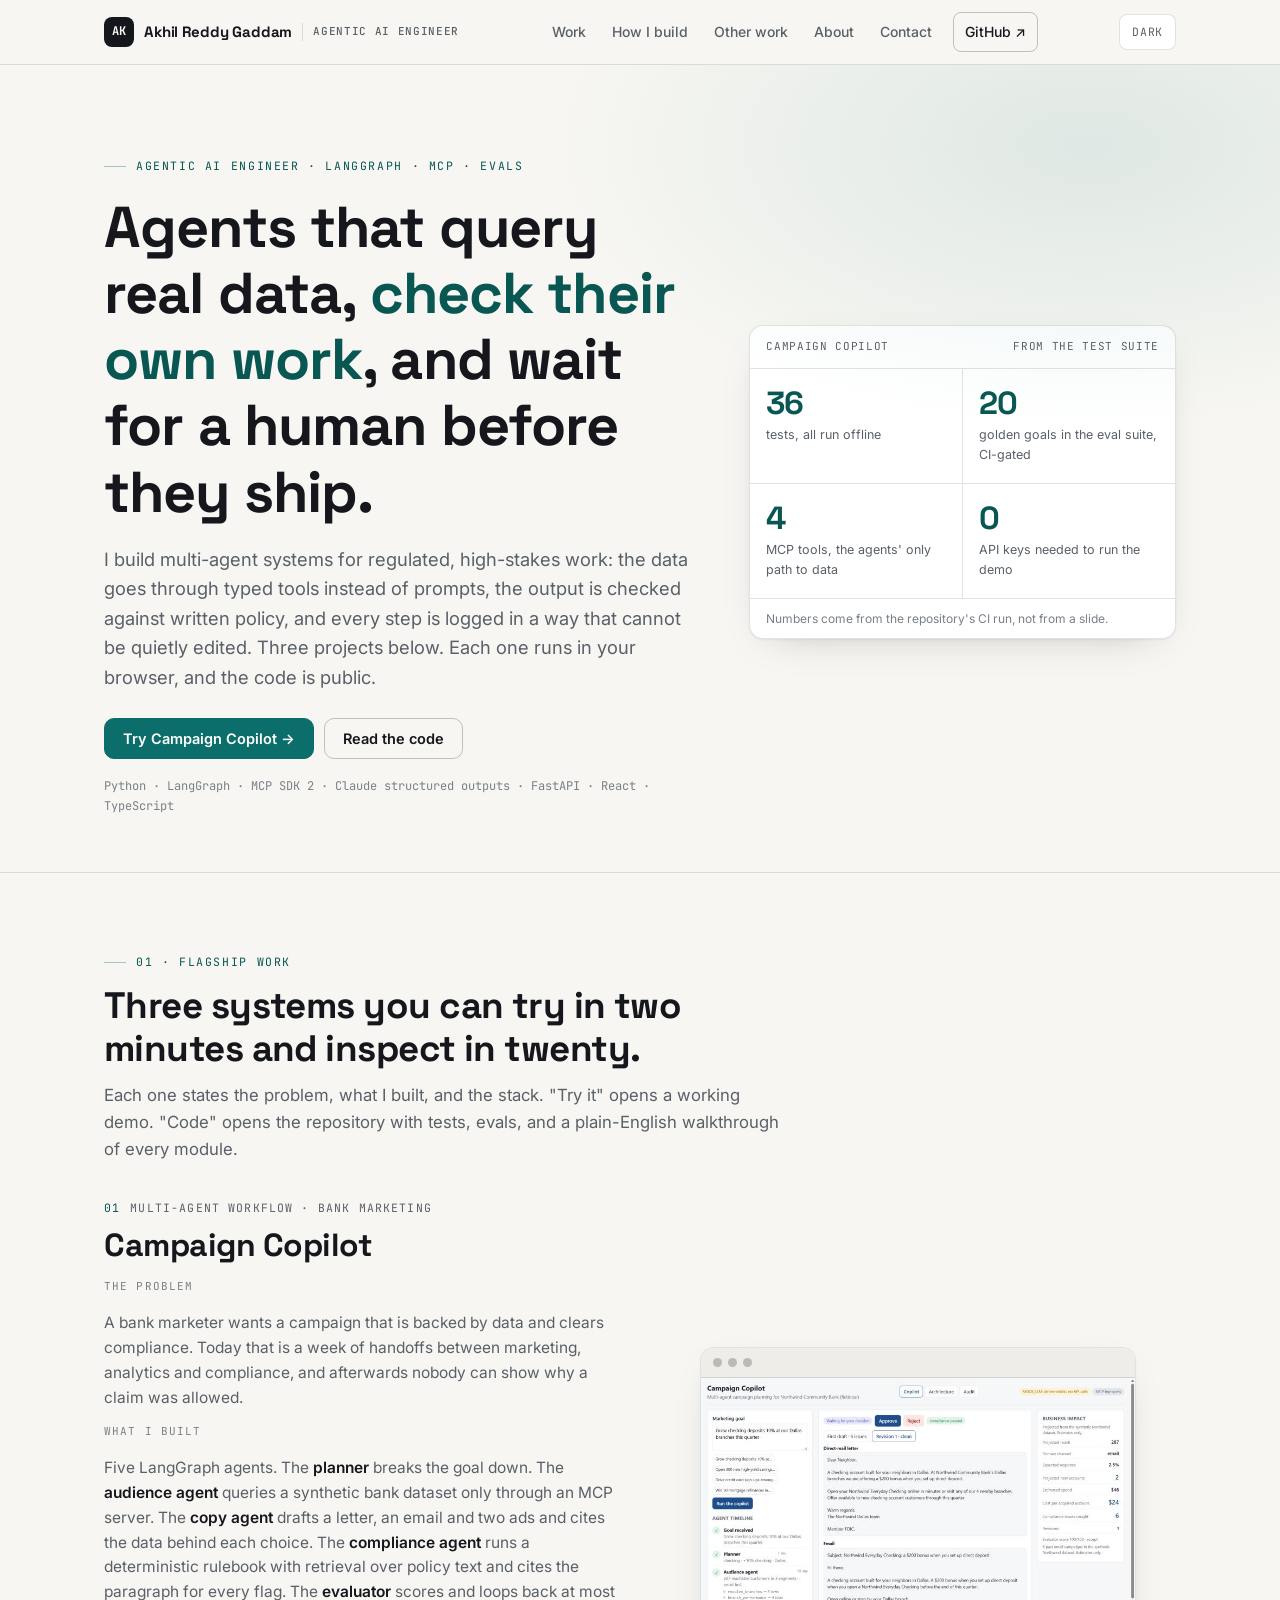
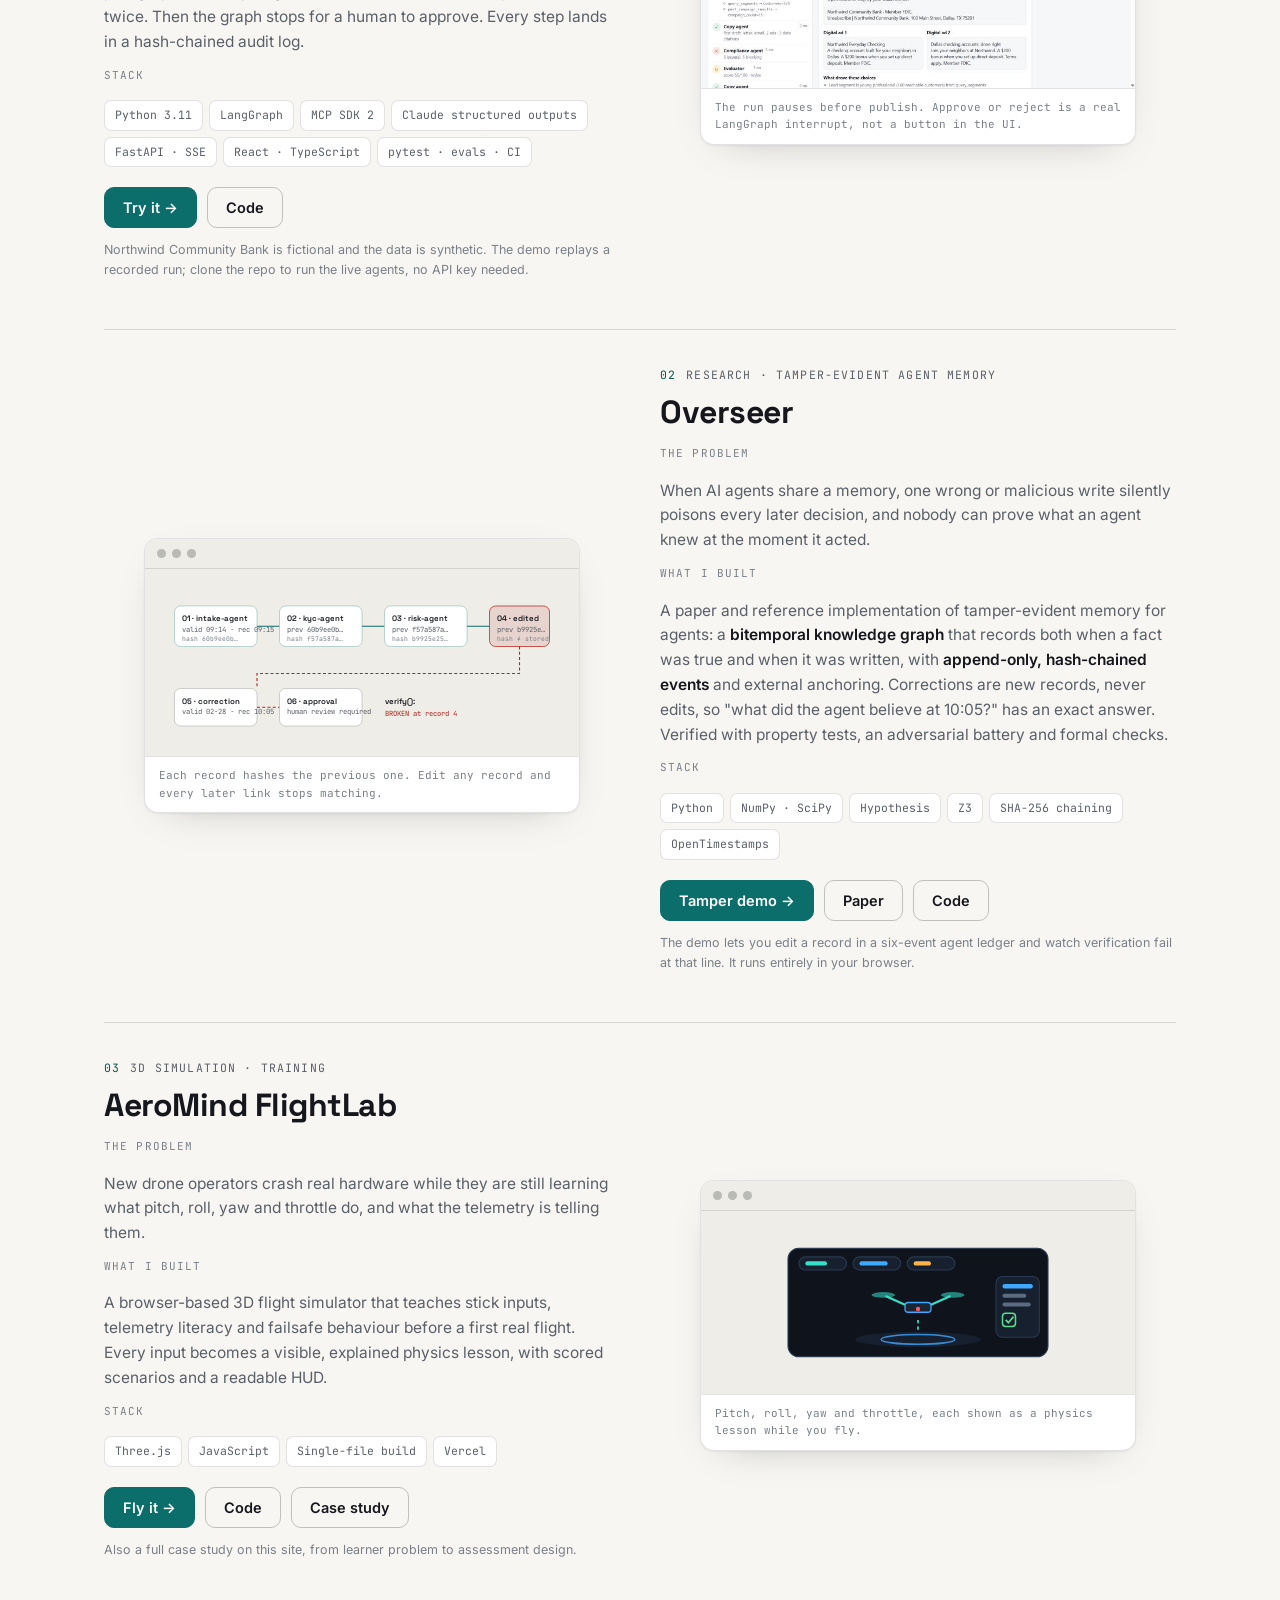
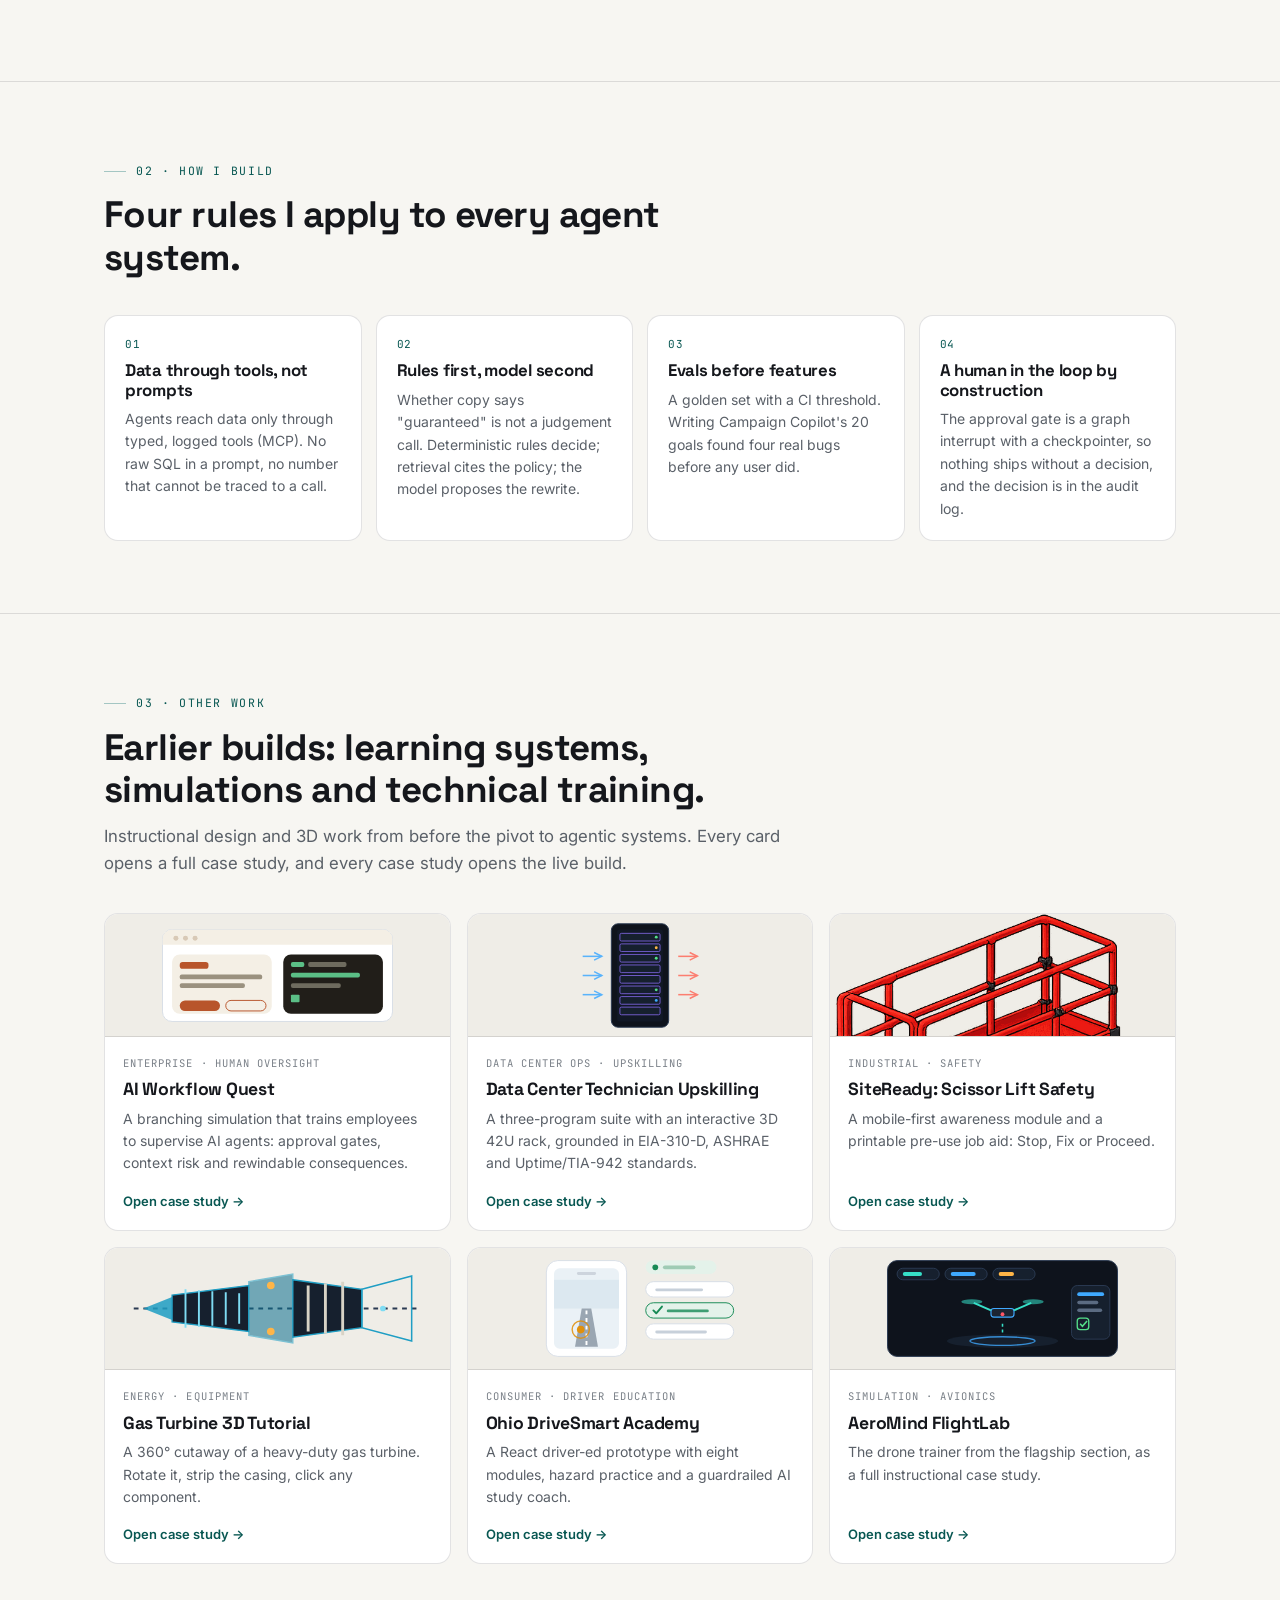
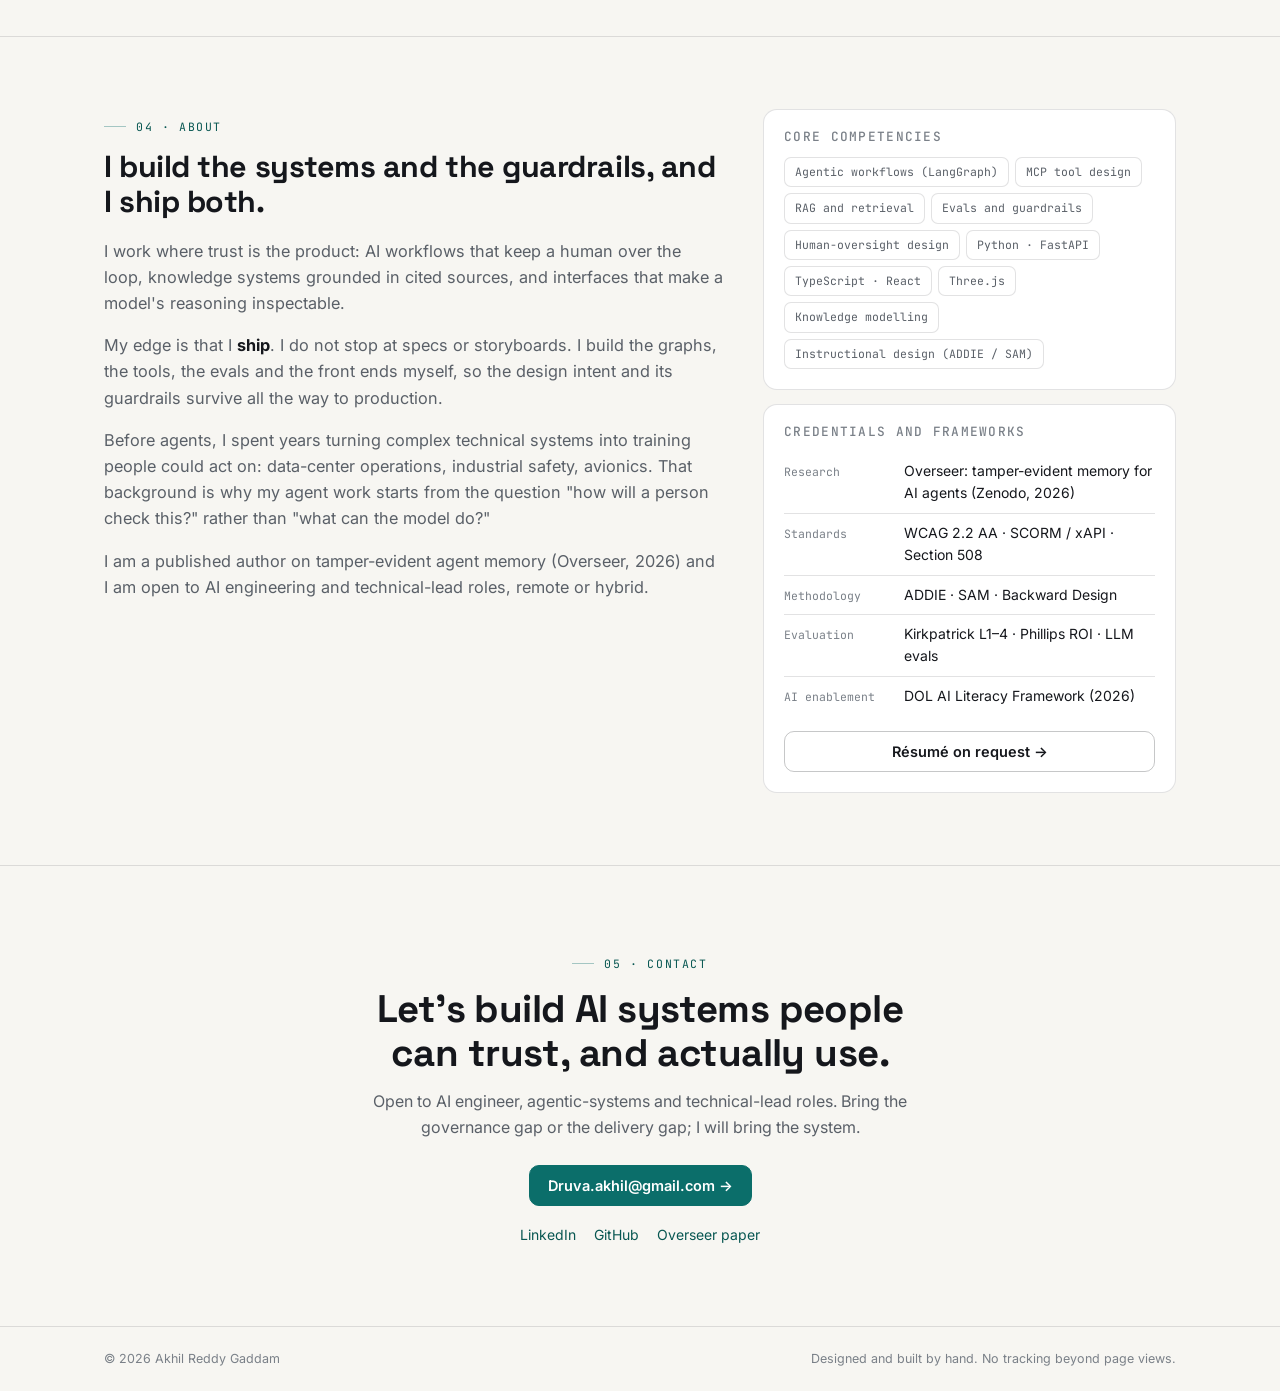
==== commit 6948cade: "Redesign the portfolio UI - New layout: hero with proof panel, flagship feature rows with visuals, p" ====
--- a/index.html
+++ b/index.html
@@ -1,847 +1,310 @@
-<!DOCTYPE html>
+<!doctype html>
 <html lang="en">
 <head>
-<meta charset="UTF-8">
-<meta name="viewport" content="width=device-width, initial-scale=1.0">
+<meta charset="utf-8" />
+<meta name="viewport" content="width=device-width, initial-scale=1" />
 <title>Akhil Reddy Gaddam · Agentic AI Engineer</title>
-<script>window.va=window.va||function(){(window.vaq=window.vaq||[]).push(arguments);};</script>
-<link rel="preconnect" href="https://fonts.googleapis.com">
-<link rel="preconnect" href="https://fonts.gstatic.com" crossorigin>
-<link href="https://fonts.googleapis.com/css2?family=Hanken+Grotesk:wght@400;500;600;700&family=Schibsted+Grotesk:wght@500;600;700;800&family=JetBrains+Mono:wght@400;500&display=swap" rel="stylesheet">
-<style>
-:root{
-  --bg:#F5F6F8; --surface:#FFFFFF; --surface-2:#EEF1F4; --surface-3:#E3E7EC;
-  --border:rgba(22,24,29,.12); --border-2:rgba(22,24,29,.22);
-  --text:#171A21; --muted:#555F6E; --faint:#5B646F;
-  --primary:#2D5BD6; --primary-2:#1E47B5; --primary-soft:rgba(45,91,214,.10); --primary-line:rgba(45,91,214,.30);
-  --emerald:#0D6840; --emerald-soft:rgba(13,104,64,.12);
-  --amber:#E0900C; --amber-soft:rgba(224,144,12,.14);
-  --display:'Schibsted Grotesk',sans-serif; --sans:'Hanken Grotesk',sans-serif; --mono:'JetBrains Mono',monospace;
-  --maxw:1180px; --r:14px;
-}
-*{margin:0;padding:0;box-sizing:border-box}
-html{scroll-behavior:smooth}
-body{background:var(--bg);color:var(--text);font-family:var(--sans);line-height:1.55;-webkit-font-smoothing:antialiased;overflow-x:hidden}
-body::before{content:"";position:fixed;inset:0;z-index:0;pointer-events:none;
-  background:
-   radial-gradient(900px 600px at 80% -10%,var(--primary-soft),transparent 60%),
-   radial-gradient(700px 500px at 0% 5%,rgba(63,215,164,.05),transparent 55%);}
-.grid-bg{position:fixed;inset:0;z-index:0;pointer-events:none;opacity:.5;
-  background-image:radial-gradient(rgba(22,24,29,.05) 1px,transparent 1px);background-size:30px 30px;
-  mask-image:radial-gradient(ellipse 90% 60% at 50% 0%,#000,transparent 80%)}
-::selection{background:var(--primary);color:#fff}
-a{color:inherit;text-decoration:none}
-.wrap{max-width:var(--maxw);margin:0 auto;padding:0 26px;position:relative;z-index:2}
-
-/* eyebrow / labels */
-.kicker{font-family:var(--mono);font-size:11px;letter-spacing:.16em;text-transform:uppercase;color:var(--primary);display:inline-flex;align-items:center;gap:9px}
-.kicker::before{content:"";width:18px;height:1px;background:var(--primary-line)}
-h1,h2,h3,h4{font-family:var(--display);letter-spacing:-.02em;line-height:1.08;font-weight:700}
-
-/* ---------- NAV ---------- */
-nav.top{position:fixed;top:0;left:0;right:0;z-index:50;display:flex;align-items:center;justify-content:space-between;
-  padding:15px 26px;border-bottom:1px solid var(--border);background:rgba(255,255,255,.82);backdrop-filter:blur(14px)}
-.brand{display:flex;align-items:center;gap:11px;font-family:var(--display);font-weight:700;font-size:15px;letter-spacing:-.01em;cursor:pointer}
-.brand .mark{width:26px;height:26px;border-radius:7px;background:linear-gradient(135deg,var(--primary),var(--emerald));display:grid;place-items:center;font-size:13px;color:#fff;font-weight:800}
-.brand .role{color:var(--muted);font-weight:500;font-size:12px;font-family:var(--sans);border-left:1px solid var(--border);padding-left:11px;margin-left:2px}
-.navlinks{display:flex;gap:6px;align-items:center}
-.navlinks a,.navlinks button{font-size:13px;color:var(--muted);padding:8px 12px;border-radius:8px;transition:.2s;cursor:pointer;background:none;border:0;font-family:inherit;line-height:inherit}
-.navlinks a:hover,.navlinks button:hover{color:var(--text);background:var(--surface-2)}
-.navlinks a.cta,.navlinks button.cta{color:var(--text);border:1px solid var(--primary-line);background:var(--primary-soft)}
-.navlinks a.cta:hover{background:var(--primary);color:#fff}
-.burger{display:none;background:none;border:1px solid var(--border-2);color:var(--text);border-radius:8px;padding:7px 11px;cursor:pointer}
-@media(max-width:840px){.navlinks{display:none;position:absolute;top:60px;right:18px;left:18px;flex-direction:column;background:var(--surface-2);border:1px solid var(--border);border-radius:12px;padding:10px}
- .navlinks.open{display:flex}.navlinks a{width:100%}.burger{display:block}.brand .role{display:none}}
-
-/* ---------- VIEWS ---------- */
-.view{display:none;padding-top:62px}
-.view.active{display:block;animation:fade .5s ease}
-@keyframes fade{from{opacity:0;transform:translateY(8px)}to{opacity:1;transform:none}}
-
-/* reveal */
-.rv{opacity:0;transform:translateY(22px);transition:.8s cubic-bezier(.16,1,.3,1)}
-.rv.in{opacity:1;transform:none}
-
-/* ---------- HERO ---------- */
-.hero{padding:96px 0 70px}
-.hero-grid{display:grid;grid-template-columns:1.15fr .85fr;gap:54px;align-items:center}
-.hero h1{font-size:clamp(2.4rem,5.6vw,4.2rem);font-weight:800;margin:22px 0 0;max-width:16ch}
-.hero h1 .hl{color:var(--primary)}
-.hero .lead{margin-top:26px;font-size:clamp(1.05rem,1.5vw,1.22rem);color:var(--muted);max-width:48ch}
-.hero .lead b{color:var(--text);font-weight:600}
-.hero-cta{margin-top:36px;display:flex;gap:14px;flex-wrap:wrap}
-.btn{display:inline-flex;align-items:center;gap:9px;font-size:14px;font-weight:600;padding:13px 22px;border-radius:10px;transition:.25s;cursor:pointer;border:1px solid transparent}
-.btn-primary{background:var(--primary);color:#fff}.btn-primary:hover{background:var(--primary-2);box-shadow:0 8px 30px rgba(94,139,255,.3)}
-.btn-ghost{border-color:var(--border-2);color:var(--text)}.btn-ghost:hover{background:var(--surface-2);border-color:var(--primary-line)}
-.hero-tags{margin-top:30px;display:flex;flex-wrap:wrap;gap:8px}
-.tag{font-family:var(--mono);font-size:11px;color:var(--muted);border:1px solid var(--border);background:var(--surface);padding:6px 11px;border-radius:7px}
-/* dashboard mock */
-.dash{background:linear-gradient(160deg,var(--surface-2),var(--surface));border:1px solid var(--border);border-radius:18px;padding:20px;box-shadow:0 24px 60px rgba(0,0,0,.4)}
-.dash-top{display:flex;justify-content:space-between;align-items:center;margin-bottom:18px}
-.dash-top .t{font-family:var(--display);font-weight:700;font-size:14px}
-.dash-top .pill{font-family:var(--mono);font-size:10px;color:var(--emerald);background:var(--emerald-soft);border:1px solid rgba(63,215,164,.25);padding:4px 9px;border-radius:20px}
-.dash-stats{display:grid;grid-template-columns:1fr 1fr;gap:11px;margin-bottom:16px}
-.dstat{background:var(--surface);border:1px solid var(--border);border-radius:11px;padding:14px}
-.dstat .n{font-family:var(--display);font-weight:800;font-size:1.7rem;letter-spacing:-.03em}
-.dstat .n.up{color:var(--emerald)}.dstat .n.bl{color:var(--primary-2)}
-.dstat .l{font-size:11px;color:var(--muted);margin-top:3px}
-.bars{display:flex;align-items:flex-end;gap:7px;height:78px;padding:12px;background:var(--surface);border:1px solid var(--border);border-radius:11px}
-.bars i{flex:1;background:linear-gradient(var(--primary),var(--primary-soft));border-radius:4px 4px 0 0;opacity:.9;animation:rise 1s cubic-bezier(.16,1,.3,1) both}
-@keyframes rise{from{height:4px!important;opacity:0}to{opacity:.9}}
-@media(max-width:860px){.hero-grid{grid-template-columns:1fr;gap:38px}}
-
-/* ---------- SECTION ---------- */
-section.blk{padding:72px 0;border-top:1px solid var(--border)}
-.sec-head{max-width:62ch;margin-bottom:42px}
-.sec-head h2{font-size:clamp(1.7rem,3.6vw,2.6rem);font-weight:800;margin-top:16px}
-.sec-head p{margin-top:16px;color:var(--muted);font-size:1.05rem;max-width:56ch}
-
-/* learning systems cards */
-.sys-grid{display:grid;grid-template-columns:repeat(2,1fr);gap:20px}
-.sys-card{background:var(--surface);border:1px solid var(--border);border-radius:var(--r);overflow:hidden;cursor:pointer;transition:.3s;display:flex;flex-direction:column}
-.sys-card:hover{transform:translateY(-5px);border-color:var(--primary-line);box-shadow:0 18px 44px rgba(0,0,0,.4)}
-.sys-thumb{height:128px;position:relative;display:grid;place-items:center;border-bottom:1px solid var(--border);overflow:hidden}
-.sys-thumb .ic{font-size:30px;z-index:2}
-.sys-thumb .glow{position:absolute;inset:0;opacity:.9}
-.sys-thumb img.prev{position:absolute;inset:0;width:100%;height:100%;object-fit:contain;padding:14px;z-index:2;filter:drop-shadow(0 10px 14px rgba(22,24,29,.18))}
-.sys-thumb svg.prev{position:absolute;inset:0;width:100%;height:100%;z-index:2}
-.t-lms .glow{background:radial-gradient(circle at 50% 40%,rgba(184,85,43,.22),transparent 65%)}
-.t-safe .glow{background:radial-gradient(circle at 50% 40%,rgba(242,180,92,.28),transparent 65%)}
-.t-drive .glow{background:radial-gradient(circle at 50% 40%,rgba(63,215,164,.28),transparent 65%)}
-.t-aero .glow{background:radial-gradient(circle at 50% 40%,rgba(63,169,255,.30),transparent 65%)}
-.t-turbine .glow{background:radial-gradient(circle at 50% 40%,rgba(90,200,210,.28),transparent 65%)}
-.t-datacenter .glow{background:radial-gradient(circle at 50% 40%,rgba(139,110,246,.28),transparent 65%)}
-.sys-body{padding:20px;flex:1;display:flex;flex-direction:column}
-.sys-cat{font-family:var(--mono);font-size:10px;letter-spacing:.12em;text-transform:uppercase;color:var(--muted)}
-.sys-card h3{font-size:1.25rem;margin:9px 0 8px}
-.sys-card p{color:var(--muted);font-size:.93rem;flex:1}
-.sys-meta{margin-top:16px;display:flex;flex-wrap:wrap;gap:6px}
-.mini{font-family:var(--mono);font-size:9.5px;color:var(--faint);border:1px solid var(--border);padding:4px 8px;border-radius:6px;text-transform:uppercase;letter-spacing:.06em}
-.sys-go{margin-top:16px;font-size:13px;font-weight:600;color:var(--primary-2);display:flex;align-items:center;gap:7px}
-.sys-card:hover .sys-go .a{transform:translateX(4px)}.sys-go .a{transition:.25s}
-@media(max-width:860px){.sys-grid{grid-template-columns:1fr}}
-
-/* ADDIE / process */
-.addie{display:grid;grid-template-columns:repeat(6,1fr);gap:14px;margin-bottom:34px}
-@media(max-width:1000px){.addie{grid-template-columns:repeat(3,1fr)}.addie-step::after{display:none}}
-.addie-step{background:var(--surface);border:1px solid var(--border);border-radius:12px;padding:18px;position:relative}
-.addie-step .s{font-family:var(--mono);font-size:11px;color:var(--primary)}
-.addie-step h4{font-size:1.02rem;margin:8px 0 6px}
-.addie-step p{font-size:.83rem;color:var(--muted)}
-.addie-step::after{content:"→";position:absolute;right:-12px;top:50%;transform:translateY(-50%);color:var(--faint);font-size:14px;z-index:3}
-.addie-step:last-child::after{display:none}
-@media(max-width:860px){.addie{grid-template-columns:1fr 1fr}.addie-step::after{display:none}}
-.method-grid{display:grid;grid-template-columns:repeat(4,1fr);gap:14px}
-.method{background:var(--surface-2);border:1px solid var(--border);border-radius:12px;padding:18px;transition:.25s}
-.method:hover{border-color:var(--primary-line)}
-.method .ic{font-size:18px}
-.method h4{font-size:.98rem;margin:11px 0 6px}
-.method p{font-size:.82rem;color:var(--muted)}
-@media(max-width:860px){.method-grid{grid-template-columns:1fr 1fr}}
-
-/* artifacts */
-.art-grid{display:grid;grid-template-columns:repeat(3,1fr);gap:16px}
-.art{background:var(--surface);border:1px solid var(--border);border-radius:12px;padding:20px}
-.art .ic{font-size:18px;color:var(--primary-2)}
-.art h4{margin:12px 0 6px;font-size:1.05rem}
-.art p{font-size:.86rem;color:var(--muted)}
-@media(max-width:860px){.art-grid{grid-template-columns:1fr}}
-
-/* about / resume */
-.two{display:grid;grid-template-columns:1.05fr .95fr;gap:46px;align-items:start}
-@media(max-width:860px){.two{grid-template-columns:1fr;gap:34px}}
-.prose p{color:var(--muted);margin-bottom:16px;font-size:1.04rem}
-.prose b{color:var(--text);font-weight:600}
-.panel{background:var(--surface);border:1px solid var(--border);border-radius:var(--r);padding:26px}
-.panel h4{font-family:var(--mono);font-size:11px;letter-spacing:.14em;text-transform:uppercase;color:var(--muted);font-weight:500;margin-bottom:18px}
-.kv{display:flex;justify-content:space-between;gap:16px;padding:11px 0;border-top:1px solid var(--border);font-size:.92rem}
-.kv:first-of-type{border-top:0}.kv .k{color:var(--faint)}.kv .v{text-align:right;font-weight:500}
-.comp-list{display:flex;flex-wrap:wrap;gap:8px}
-.comp{font-size:12px;border:1px solid var(--border);background:var(--surface-2);padding:7px 12px;border-radius:8px;color:var(--muted)}
-.res-row{padding:16px 0;border-top:1px solid var(--border)}
-.res-row:first-child{border-top:0}
-.res-row .rt{font-weight:600;font-family:var(--display)}
-.res-row .rs{font-size:12px;color:var(--primary-2);font-family:var(--mono);margin:3px 0 7px}
-.res-row p{font-size:.9rem;color:var(--muted)}
-
-/* contact */
-.contact{text-align:center;padding:90px 0}
-.contact h2{font-size:clamp(2rem,5vw,3.4rem);font-weight:800}
-.contact p{color:var(--muted);max-width:46ch;margin:18px auto 0;font-size:1.06rem}
-.contact .btn{margin-top:30px}
-.cx{margin-top:28px;display:flex;gap:24px;justify-content:center;flex-wrap:wrap;font-family:var(--mono);font-size:12px;color:var(--muted)}
-.cx a:hover{color:var(--primary-2)}
-
-footer{border-top:1px solid var(--border);padding:26px 0;font-size:12px;color:var(--muted);font-family:var(--mono)}
-footer .wrap{display:flex;justify-content:space-between;flex-wrap:wrap;gap:12px}
-
-/* ============ PROJECT PAGE ============ */
-.proj-hero{padding:46px 0 30px;border-bottom:1px solid var(--border)}
-.back{font-size:13px;color:var(--muted);display:inline-flex;align-items:center;gap:8px;margin-bottom:24px;cursor:pointer;transition:.2s;background:none;border:0;font-family:inherit;padding:0}
-.back:hover{color:var(--text)}
-.proj-hero h1{font-size:clamp(2rem,4.6vw,3.2rem);font-weight:800;margin:14px 0 0;max-width:18ch}
-.proj-hero .sub{margin-top:18px;color:var(--muted);font-size:1.1rem;max-width:58ch}
-.proj-facts{margin-top:28px;display:grid;grid-template-columns:repeat(4,1fr);gap:1px;background:var(--border);border:1px solid var(--border);border-radius:12px;overflow:hidden}
-.fact{background:var(--surface);padding:16px}
-.fact .fl{font-family:var(--mono);font-size:10px;letter-spacing:.1em;text-transform:uppercase;color:var(--faint)}
-.fact .fv{font-weight:600;font-size:.95rem;margin-top:5px}
-@media(max-width:760px){.proj-facts{grid-template-columns:1fr 1fr}.proj-hero h1{font-size:2rem}}
-
-/* sticky section nav */
-.proj-layout{display:grid;grid-template-columns:200px 1fr;gap:40px;padding:40px 0}
-.sidenav{position:sticky;top:84px;align-self:start;font-size:13px}
-.sidenav a,.sidenav button{display:block;width:100%;text-align:left;padding:7px 12px;color:var(--muted);border-radius:8px;border-left:2px solid transparent;cursor:pointer;transition:.2s;line-height:1.3;background:none;border-top:0;border-right:0;border-bottom:0;font-family:inherit;font-size:inherit}
-.sidenav a:hover,.sidenav button:hover{color:var(--text);background:var(--surface)}
-.sidenav a.active{color:var(--primary-2);border-left-color:var(--primary)}
-@media(max-width:920px){.proj-layout{grid-template-columns:1fr}.sidenav{display:none}}
-
-.s-block{padding:30px 0;border-top:1px solid var(--border);scroll-margin-top:80px}
-.s-block:first-child{border-top:0}
-.s-block .num{font-family:var(--mono);font-size:11px;color:var(--primary)}
-.s-block h3{font-size:1.4rem;margin:8px 0 16px;font-weight:700}
-.s-block p{color:var(--muted);margin-bottom:14px}
-.s-block p b{color:var(--text);font-weight:600}
-
-/* objective list */
-.obj{list-style:none;display:flex;flex-direction:column;gap:10px}
-.obj li{display:grid;grid-template-columns:auto 1fr;gap:12px;align-items:start;background:var(--surface);border:1px solid var(--border);border-radius:10px;padding:13px 15px}
-.obj .lvl{font-family:var(--mono);font-size:10px;text-transform:uppercase;letter-spacing:.08em;color:var(--primary-2);border:1px solid var(--primary-line);padding:3px 8px;border-radius:6px;white-space:nowrap;align-self:start}
-.obj .lvl.app{color:var(--emerald);border-color:rgba(63,215,164,.3)}
-.obj .lvl.eval{color:#9a6a00;border-color:rgba(224,144,12,.35)}
-.obj li span{font-size:.95rem}
-
-/* arch / module map */
-.arch{display:flex;flex-direction:column;gap:10px}
-.arch-tier{background:var(--surface);border:1px solid var(--border);border-radius:11px;padding:16px}
-.arch-tier .at{font-weight:600;display:flex;align-items:center;gap:10px;margin-bottom:10px}
-.arch-tier .at .badge{font-family:var(--mono);font-size:10px;color:var(--primary);background:var(--primary-soft);padding:3px 8px;border-radius:6px}
-.mods{display:flex;flex-wrap:wrap;gap:8px}
-.mod{font-size:12px;background:var(--surface-2);border:1px solid var(--border);padding:7px 11px;border-radius:8px;color:var(--muted)}
-
-/* storyboard frame */
-.story-grid{display:grid;grid-template-columns:1fr 1fr;gap:16px}
-.frame{background:var(--surface);border:1px solid var(--border);border-radius:12px;overflow:hidden}
-.frame .screen{height:150px;background:var(--surface-3);border-bottom:1px solid var(--border);position:relative;display:flex;flex-direction:column;padding:14px;gap:8px}
-.frame .screen .fnum{position:absolute;top:10px;right:12px;font-family:var(--mono);font-size:10px;color:var(--faint)}
-.mock-bar{height:8px;border-radius:4px;background:var(--border-2)}
-.mock-bar.w70{width:70%}.mock-bar.w40{width:40%}.mock-bar.w90{width:90%}
-.mock-btn{margin-top:auto;display:flex;gap:7px}
-.mock-btn i{height:22px;border-radius:6px;background:var(--primary-soft);border:1px solid var(--primary-line);flex:1}
-.mock-btn i.alt{background:var(--surface);border-color:var(--border)}
-.frame .meta{padding:14px}
-.frame .meta .role{font-family:var(--mono);font-size:9.5px;text-transform:uppercase;letter-spacing:.1em;color:var(--primary-2);margin-bottom:4px}
-.frame .meta p{font-size:.85rem;color:var(--muted);margin-bottom:10px}
-.frame .meta p:last-child{margin-bottom:0}
-@media(max-width:680px){.story-grid{grid-template-columns:1fr}}
-
-/* generic cards row */
-.row3{display:grid;grid-template-columns:repeat(3,1fr);gap:14px}
-.row2{display:grid;grid-template-columns:1fr 1fr;gap:14px}
-.mini-card{background:var(--surface);border:1px solid var(--border);border-radius:11px;padding:18px}
-.mini-card .ic{font-size:17px;color:var(--primary-2)}
-.mini-card h4{font-size:1rem;margin:10px 0 6px}
-.mini-card p{font-size:.85rem;color:var(--muted);margin:0}
-@media(max-width:760px){.row3,.row2{grid-template-columns:1fr}}
-
-/* assessment table */
-.tbl{width:100%;border-collapse:collapse;border:1px solid var(--border);border-radius:11px;overflow:hidden;font-size:.88rem}
-.tbl th{text-align:left;font-family:var(--mono);font-size:10px;letter-spacing:.1em;text-transform:uppercase;color:var(--muted);font-weight:500;padding:12px 14px;background:var(--surface-2);border-bottom:1px solid var(--border)}
-.tbl td{padding:12px 14px;border-bottom:1px solid var(--border);color:var(--muted);vertical-align:top}
-.tbl tr:last-child td{border-bottom:0}
-.tbl td b{color:var(--text);font-weight:600}
-.tbl .tag-l{font-family:var(--mono);font-size:10px;color:var(--primary-2)}
-
-/* accessibility checklist */
-.a11y{display:grid;grid-template-columns:1fr 1fr;gap:10px}
-.a11y div{display:flex;gap:10px;align-items:flex-start;font-size:.9rem;color:var(--muted);background:var(--surface);border:1px solid var(--border);border-radius:9px;padding:12px 14px}
-.a11y .ck{color:var(--emerald);font-weight:700}
-@media(max-width:680px){.a11y{grid-template-columns:1fr}}
-
-/* prototype screens */
-.proto{display:grid;grid-template-columns:repeat(3,1fr);gap:16px}
-.device{background:var(--surface);border:1px solid var(--border-2);border-radius:14px;padding:10px;box-shadow:0 14px 36px rgba(0,0,0,.35)}
-.device .scr{background:var(--bg);border:1px solid var(--border);border-radius:9px;min-height:220px;padding:14px;display:flex;flex-direction:column;gap:9px}
-.device .scr .hd{display:flex;justify-content:space-between;align-items:center}
-.device .scr .hd .dt{font-family:var(--display);font-weight:700;font-size:13px}
-.device .scr .hd .dp{font-family:var(--mono);font-size:9px;color:var(--emerald);background:var(--emerald-soft);padding:2px 6px;border-radius:10px}
-.device .cap{font-family:var(--mono);font-size:10px;color:var(--faint);text-align:center;margin-top:10px;letter-spacing:.04em}
-.progress{height:6px;background:var(--surface-3);border-radius:4px;overflow:hidden}
-.progress i{display:block;height:100%;background:var(--primary);border-radius:4px}
-.choice{border:1px solid var(--border);border-radius:8px;padding:10px;font-size:.78rem;color:var(--muted)}
-.choice.sel{border-color:var(--primary-line);background:var(--primary-soft);color:var(--text)}
-.donut{width:74px;height:74px;border-radius:50%;margin:6px auto;background:conic-gradient(var(--surface-3) 0 100%);display:grid;place-items:center}
-.donut::after{content:"—";width:52px;height:52px;border-radius:50%;background:var(--bg);display:grid;place-items:center;font-family:var(--display);font-weight:700;font-size:14px;color:var(--faint)}
-@media(max-width:760px){.proto{grid-template-columns:1fr}}
-
-/* metrics */
-.metric-grid{display:grid;grid-template-columns:repeat(4,1fr);gap:14px}
-.mc{background:var(--surface);border:1px solid var(--border);border-radius:12px;padding:20px}
-.mc .v{font-family:var(--display);font-weight:800;font-size:1.9rem;letter-spacing:-.03em;color:var(--primary-2)}
-.mc .v.up{color:var(--emerald)}
-.mc .l{font-size:.82rem;color:var(--muted);margin-top:6px}
-.mc .k{font-family:var(--mono);font-size:9.5px;color:var(--faint);margin-top:8px;text-transform:uppercase;letter-spacing:.06em}
-@media(max-width:760px){.metric-grid{grid-template-columns:1fr 1fr}}
-.note{font-family:var(--mono);font-size:11px;color:var(--faint);margin-top:14px;display:flex;gap:8px}
-.note b{color:var(--primary-2)}
-.mtgt{display:inline-flex;align-items:center;gap:7px;font-family:var(--mono);font-weight:700;font-size:.82rem;letter-spacing:.04em;text-transform:uppercase;color:var(--emerald);background:var(--emerald-soft);border:1px solid rgba(13,104,64,.32);border-radius:999px;padding:6px 13px}
-
-/* reflection */
-.reflect{background:linear-gradient(160deg,var(--surface-2),var(--surface));border:1px solid var(--border);border-left:3px solid var(--primary);border-radius:12px;padding:24px}
-.reflect p{color:var(--muted);margin-bottom:12px}
-.reflect p:last-child{margin-bottom:0}
-.reflect b{color:var(--text)}
-
-/* journey */
-.journey{display:grid;grid-template-columns:repeat(4,1fr);gap:1px;background:var(--border);border:1px solid var(--border);border-radius:12px;overflow:hidden}
-.jstep{background:var(--surface);padding:16px}
-.jstep .jh{font-weight:600;font-size:.92rem;display:flex;align-items:center;gap:8px}
-.jstep .jh .d{width:7px;height:7px;border-radius:50%;background:var(--primary)}
-.jstep .je{font-size:.8rem;color:var(--muted);margin-top:8px}
-.jstep .jp{font-size:.74rem;color:var(--faint);margin-top:8px;font-style:italic}
-@media(max-width:760px){.journey{grid-template-columns:1fr 1fr}}
-/* ---------- a11y & robustness (pivot pass) ---------- */
-a.sys-card{color:inherit;text-decoration:none}
-a.art{color:inherit;text-decoration:none;display:block;transition:.25s}
-a.art:hover{transform:translateY(-3px);border-color:var(--primary-line)}
-button.btn{font-family:inherit;line-height:inherit}
-button.brand{background:none;border:0;padding:0;color:inherit;text-align:left}
-:is(a,button,[tabindex="0"]):focus-visible{outline:2px solid var(--primary);outline-offset:3px;border-radius:8px}
-@media print{.rv{opacity:1 !important;transform:none !important}}
-@media (prefers-reduced-motion: reduce){.rv{opacity:1;transform:none;transition:none}html{scroll-behavior:auto}.view.active{animation:none}.bars i{animation:none}}
-
-/* ---- flagship cards ---- */
-.flag-grid{display:grid;grid-template-columns:repeat(3,1fr);gap:18px}
-@media(max-width:980px){.flag-grid{grid-template-columns:1fr}}
-.flag-card{background:var(--surface);border:1px solid var(--border);border-radius:var(--r);padding:22px;display:flex;flex-direction:column;gap:12px}
-.flag-card h3{margin:0;font-size:1.3rem}
-.flag-card .fc-kicker{font-family:var(--mono);font-size:10px;letter-spacing:.12em;text-transform:uppercase;color:var(--muted)}
-.flag-card dl{margin:0;display:grid;gap:8px}
-.flag-card dt{font-family:var(--mono);font-size:11px;letter-spacing:.08em;text-transform:uppercase;color:var(--muted);margin-top:4px}
-.flag-card dd{margin:0;font-size:14.5px;line-height:1.55}
-.flag-card .fc-tags{display:flex;flex-wrap:wrap;gap:6px}
-.flag-card .fc-actions{display:flex;gap:10px;flex-wrap:wrap;margin-top:auto;padding-top:6px}
-.flag-card .fc-actions .btn{margin-top:0;padding:10px 16px;font-size:13.5px;text-decoration:none}
-.flag-card .fc-note{font-size:12.5px;color:var(--muted);margin:0}
-</style>
+<meta name="description" content="Agentic AI engineer. I build multi-agent systems that pull data through MCP, check their own output against policy, and stop for a human before anything ships. Campaign Copilot, Overseer, and AeroMind FlightLab." />
+<meta property="og:title" content="Akhil Reddy Gaddam · Agentic AI Engineer" />
+<meta property="og:description" content="Agents that query real data, check their own work, and wait for a human before they ship." />
+<meta property="og:type" content="website" />
+<link rel="preconnect" href="https://fonts.googleapis.com" />
+<link rel="preconnect" href="https://fonts.gstatic.com" crossorigin />
+<link href="https://fonts.googleapis.com/css2?family=Inter:wght@400;500;600&family=Space+Grotesk:wght@500;700&family=JetBrains+Mono:wght@400;500;700&display=swap" rel="stylesheet" />
+<link rel="stylesheet" href="assets/site.css" />
+<link rel="icon" href="data:image/svg+xml,%3Csvg xmlns='http://www.w3.org/2000/svg' viewBox='0 0 32 32'%3E%3Crect width='32' height='32' rx='8' fill='%2315171c'/%3E%3Ctext x='16' y='21' font-family='monospace' font-size='14' fill='%23f7f6f2' text-anchor='middle'%3EAK%3C/text%3E%3C/svg%3E" />
 </head>
 <body>
-<div class="grid-bg"></div>
-
-<nav class="top">
-  <button class="brand" onclick="go('home')" aria-label="Home"><span class="mark">AK</span> AK <span class="role">Agentic AI Engineer</span></button>
-  <div class="navlinks" id="navlinks">
-    <button onclick="go('home');scrollTo2('flagship')">Flagship</button>
-    <button onclick="go('home');scrollTo2('systems')">Other work</button>
-    <button onclick="go('home');scrollTo2('process')">Method</button>
-    <button onclick="go('home');scrollTo2('artifacts')">Evidence</button>
-    <button onclick="go('home');scrollTo2('about')">About</button>
-    <button onclick="go('home');scrollTo2('resume')">Credentials</button>
-    <button class="cta" onclick="go('home');scrollTo2('contact')">Contact</button>
+<a class="skip" href="#main">Skip to content</a>
+
+<header class="site-header">
+  <div class="wrap">
+    <button class="brand" data-go="top" aria-label="Home"><span class="mark">AK</span> Akhil Reddy Gaddam <span class="role">Agentic AI Engineer</span></button>
+    <nav class="nav" id="navlinks" aria-label="Primary">
+      <button data-go="work">Work</button>
+      <button data-go="principles">How I build</button>
+      <button data-go="other-work">Other work</button>
+      <button data-go="about">About</button>
+      <button data-go="contact">Contact</button>
+      <a class="gh" href="https://github.com/AkhilDhruva" target="_blank" rel="noopener">GitHub ↗</a>
+    </nav>
+    <div style="display:flex;gap:8px;align-items:center">
+      <button class="theme-toggle" id="theme-toggle" aria-label="Toggle theme">Dark</button>
+      <button class="burger" aria-label="Menu" aria-controls="navlinks" aria-expanded="false">☰</button>
+    </div>
   </div>
-  <button class="burger" aria-label="Menu" aria-controls="navlinks" aria-expanded="false" onclick="var n=document.getElementById('navlinks');n.classList.toggle('open');this.setAttribute('aria-expanded',n.classList.contains('open'))">☰</button>
-</nav>
+</header>
 
 <!-- ============================= HOME ============================= -->
 <main id="home" class="view active">
-  <div class="wrap">
-    <!-- HERO -->
-    <header class="hero">
-      <div class="hero-grid">
-        <div>
-          <span class="kicker rv">Agentic AI Engineering · LangGraph · MCP · Evals</span>
-          <h1 class="rv">I build <span class="hl">agentic AI systems</span> that ship with guardrails, evals, and a human in the loop.</h1>
-          <p class="lead rv">Multi-agent workflows that pull real data through <b>MCP</b>, check their own output against policy, and stop for approval before anything ships. Three flagship builds below. Each one runs in your browser, and the code is on GitHub.</p>
-          <div class="hero-cta rv">
-            <button class="btn btn-primary" onclick="scrollTo2('flagship')">See the flagship projects →</button>
-            <a class="btn btn-ghost" href="campaign-copilot/" target="_blank" rel="noopener">Try Campaign Copilot</a>
-          </div>
-          <div class="hero-tags rv"><span class="tag">LangGraph</span><span class="tag">MCP</span><span class="tag">RAG</span><span class="tag">Evals</span><span class="tag">Human Oversight</span><span class="tag">FastAPI · React</span></div>
-        </div>
-        <div class="dash rv">
-          <div class="dash-top"><span class="t">Campaign Copilot, by the numbers</span><span class="pill">● from the test suite, not claimed</span></div>
-          <div class="dash-stats">
-            <div class="dstat"><div class="n bl">36</div><div class="l">tests, all offline (pytest)</div></div>
-            <div class="dstat"><div class="n bl">20</div><div class="l">golden goals in the eval suite, CI-gated</div></div>
-            <div class="dstat"><div class="n bl">4</div><div class="l">MCP tools, the agents' only path to data</div></div>
-            <div class="dstat"><div class="n up">0</div><div class="l">API keys needed to run the demo</div></div>
-          </div>
-          <div class="bars">
-            <i style="height:42%"></i><i style="height:58%"></i><i style="height:50%"></i><i style="height:72%"></i><i style="height:64%"></i><i style="height:88%"></i><i style="height:80%"></i>
-          </div>
-        </div>
-      </div>
-    </header>
-    <!-- FLAGSHIP -->
-    <section class="blk" id="flagship">
+  <div id="main" tabindex="-1"></div>
+  <span id="top"></span>
+
+  <section class="hero">
+    <div class="wrap hero-grid">
+      <div>
+        <span class="eyebrow rv">Agentic AI engineer · LangGraph · MCP · evals</span>
+        <h1 class="rv">Agents that query real data, <em>check their own work</em>, and wait for a human before they ship.</h1>
+        <p class="lead rv">I build multi-agent systems for regulated, high-stakes work: the data goes through typed tools instead of prompts, the output is checked against written policy, and every step is logged in a way that cannot be quietly edited. Three projects below. Each one runs in your browser, and the code is public.</p>
+        <div class="hero-cta rv">
+          <a class="btn btn-primary" href="campaign-copilot/index.html" target="_blank" rel="noopener">Try Campaign Copilot →</a>
+          <a class="btn btn-ghost" href="https://github.com/AkhilDhruva/campaign-copilot" target="_blank" rel="noopener">Read the code</a>
+        </div>
+        <div class="hero-meta rv">Python · LangGraph · MCP SDK 2 · Claude structured outputs · FastAPI · React · TypeScript</div>
+      </div>
+      <aside class="proof rv" aria-label="Campaign Copilot by the numbers">
+        <div class="proof-head"><span>Campaign Copilot</span><span>from the test suite</span></div>
+        <div class="proof-grid">
+          <div class="proof-cell"><div class="n">36</div><div class="l">tests, all run offline</div></div>
+          <div class="proof-cell"><div class="n">20</div><div class="l">golden goals in the eval suite, CI-gated</div></div>
+          <div class="proof-cell"><div class="n">4</div><div class="l">MCP tools, the agents' only path to data</div></div>
+          <div class="proof-cell"><div class="n">0</div><div class="l">API keys needed to run the demo</div></div>
+        </div>
+        <div class="proof-foot">Numbers come from the repository's CI run, not from a slide.</div>
+      </aside>
+    </div>
+  </section>
+
+  <!-- ============================= WORK ============================= -->
+  <section class="sec" id="work">
+    <div class="wrap">
       <div class="sec-head rv">
-        <span class="kicker">01 — Flagship projects</span>
+        <span class="eyebrow">01 · Flagship work</span>
         <h2>Three systems you can try in two minutes and inspect in twenty.</h2>
-        <p>Each card says what problem it solves, what I built, and the stack. "Try it" opens a working demo. "Code" opens the repository with tests, evals, and a plain-English walkthrough.</p>
-      </div>
-      <div class="flag-grid">
-
-        <article class="flag-card rv">
-          <span class="fc-kicker">Multi-agent workflow · Banking marketing</span>
+        <p>Each one states the problem, what I built, and the stack. "Try it" opens a working demo. "Code" opens the repository with tests, evals, and a plain-English walkthrough of every module.</p>
+      </div>
+
+      <article class="feat rv">
+        <div class="feat-body">
+          <div class="feat-kicker"><span class="num">01</span> Multi-agent workflow · bank marketing</div>
           <h3>Campaign Copilot</h3>
           <dl>
             <dt>The problem</dt>
-            <dd>A bank marketer wants a campaign that is backed by data and clears compliance. Today that is a week of handoffs between marketing, analytics, and compliance, and nobody can show afterwards why a claim was allowed.</dd>
+            <dd>A bank marketer wants a campaign that is backed by data and clears compliance. Today that is a week of handoffs between marketing, analytics and compliance, and afterwards nobody can show why a claim was allowed.</dd>
             <dt>What I built</dt>
-            <dd>A LangGraph workflow of five agents. The planner breaks the goal down; the audience agent queries a synthetic bank dataset only through an MCP server; the copy agent drafts a letter, an email, and two ads and cites the data behind each choice; the compliance agent runs a deterministic rulebook with retrieval over policy text and cites the paragraph for every flag; the evaluator scores and loops back at most twice. The graph then stops for a human to approve. Every step lands in a hash-chained audit log.</dd>
+            <dd>Five LangGraph agents. The <b>planner</b> breaks the goal down. The <b>audience agent</b> queries a synthetic bank dataset only through an MCP server. The <b>copy agent</b> drafts a letter, an email and two ads and cites the data behind each choice. The <b>compliance agent</b> runs a deterministic rulebook with retrieval over policy text and cites the paragraph for every flag. The <b>evaluator</b> scores and loops back at most twice. Then the graph stops for a human to approve. Every step lands in a hash-chained audit log.</dd>
             <dt>Stack</dt>
-            <dd class="fc-tags"><span class="tag">Python 3.11</span><span class="tag">LangGraph</span><span class="tag">MCP SDK 2</span><span class="tag">Claude structured outputs</span><span class="tag">FastAPI + SSE</span><span class="tag">React · TypeScript · Vite</span><span class="tag">pytest · 20 golden evals · CI</span></dd>
+            <dd class="chips"><span class="chip">Python 3.11</span><span class="chip">LangGraph</span><span class="chip">MCP SDK 2</span><span class="chip">Claude structured outputs</span><span class="chip">FastAPI · SSE</span><span class="chip">React · TypeScript</span><span class="chip">pytest · evals · CI</span></dd>
           </dl>
-          <p class="fc-note">Northwind Community Bank is fictional and the data is synthetic. The demo replays a recorded run; clone the repo to run the live agents with no API key.</p>
-          <div class="fc-actions">
-            <a class="btn btn-primary" href="campaign-copilot/" target="_blank" rel="noopener">Try it &rarr;</a>
+          <div class="feat-actions">
+            <a class="btn btn-primary" href="campaign-copilot/index.html" target="_blank" rel="noopener">Try it →</a>
             <a class="btn btn-ghost" href="https://github.com/AkhilDhruva/campaign-copilot" target="_blank" rel="noopener">Code</a>
           </div>
-        </article>
-
-        <article class="flag-card rv">
-          <span class="fc-kicker">Research · Tamper-evident agent memory</span>
+          <p class="feat-note">Northwind Community Bank is fictional and the data is synthetic. The demo replays a recorded run; clone the repo to run the live agents, no API key needed.</p>
+        </div>
+        <figure class="feat-media">
+          <div class="bar"><i></i><i></i><i></i></div>
+          <img src="assets/img/campaign-copilot.jpg" alt="Campaign Copilot waiting for a human to approve a revised draft, with the agent timeline on the left and the business-impact panel on the right" loading="lazy" width="1400" height="1000" />
+          <figcaption>The run pauses before publish. Approve or reject is a real LangGraph interrupt, not a button in the UI.</figcaption>
+        </figure>
+      </article>
+
+      <article class="feat rv">
+        <div class="feat-body">
+          <div class="feat-kicker"><span class="num">02</span> Research · tamper-evident agent memory</div>
           <h3>Overseer</h3>
           <dl>
             <dt>The problem</dt>
             <dd>When AI agents share a memory, one wrong or malicious write silently poisons every later decision, and nobody can prove what an agent knew at the moment it acted.</dd>
             <dt>What I built</dt>
-            <dd>A paper and reference implementation of tamper-evident memory for AI agents: a bitemporal knowledge graph that records both when a fact was true and when it was written, with append-only, hash-chained events and external anchoring. Corrections are new records, never edits, so "what did the agent believe at 10:05?" has an exact answer. Verified with property tests, an adversarial battery, and formal checks.</dd>
+            <dd>A paper and reference implementation of tamper-evident memory for agents: a <b>bitemporal knowledge graph</b> that records both when a fact was true and when it was written, with <b>append-only, hash-chained events</b> and external anchoring. Corrections are new records, never edits, so "what did the agent believe at 10:05?" has an exact answer. Verified with property tests, an adversarial battery and formal checks.</dd>
             <dt>Stack</dt>
-            <dd class="fc-tags"><span class="tag">Python</span><span class="tag">NumPy · SciPy</span><span class="tag">Hypothesis property tests</span><span class="tag">Z3</span><span class="tag">SHA-256 chaining</span></dd>
+            <dd class="chips"><span class="chip">Python</span><span class="chip">NumPy · SciPy</span><span class="chip">Hypothesis</span><span class="chip">Z3</span><span class="chip">SHA-256 chaining</span><span class="chip">OpenTimestamps</span></dd>
           </dl>
-          <p class="fc-note">The demo lets you edit a record in a six-event agent ledger and watch verification fail at that line. It runs entirely in your browser.</p>
-          <div class="fc-actions">
-            <a class="btn btn-primary" href="overseer-demo.html" target="_blank" rel="noopener">Tamper demo &rarr;</a>
+          <div class="feat-actions">
+            <a class="btn btn-primary" href="overseer-demo.html" target="_blank" rel="noopener">Tamper demo →</a>
             <a class="btn btn-ghost" href="https://doi.org/10.5281/zenodo.23023088" target="_blank" rel="noopener">Paper</a>
             <a class="btn btn-ghost" href="https://github.com/AkhilDhruva/overseer-agentic-memory" target="_blank" rel="noopener">Code</a>
           </div>
-        </article>
-
-        <article class="flag-card rv">
-          <span class="fc-kicker">3D simulation · Training</span>
+          <p class="feat-note">The demo lets you edit a record in a six-event agent ledger and watch verification fail at that line. It runs entirely in your browser.</p>
+        </div>
+        <figure class="feat-media">
+          <div class="bar"><i></i><i></i><i></i></div>
+          <div class="svg-wrap">
+            <svg class="ledger" viewBox="0 0 520 190" role="img" aria-label="Six hash-chained ledger records; record four was edited and breaks the chain">
+              <g>
+                <rect class="blk ok" x="10" y="20" width="110" height="54" rx="8"/>
+                <text class="t" x="20" y="40">01 · intake-agent</text>
+                <text x="20" y="54">valid 09:14 · rec 09:15</text>
+                <text class="hash" x="20" y="67">hash 60b9ee0b…</text>
+              </g>
+              <path class="link" d="M120 47 H150" marker-end="url(#arr)"/>
+              <g>
+                <rect class="blk ok" x="150" y="20" width="110" height="54" rx="8"/>
+                <text class="t" x="160" y="40">02 · kyc-agent</text>
+                <text x="160" y="54">prev 60b9ee0b…</text>
+                <text class="hash" x="160" y="67">hash f57a587a…</text>
+              </g>
+              <path class="link" d="M260 47 H290"/>
+              <g>
+                <rect class="blk ok" x="290" y="20" width="110" height="54" rx="8"/>
+                <text class="t" x="300" y="40">03 · risk-agent</text>
+                <text x="300" y="54">prev f57a587a…</text>
+                <text class="hash" x="300" y="67">hash b9925e25…</text>
+              </g>
+              <path class="link" d="M400 47 H430"/>
+              <g>
+                <rect class="blk bad" x="430" y="20" width="80" height="54" rx="8"/>
+                <text class="t" x="440" y="40">04 · edited</text>
+                <text x="440" y="54">prev b9925e…</text>
+                <text class="hash" x="440" y="67">hash ≠ stored</text>
+              </g>
+              <path class="link broken" d="M470 74 V110 H120 V130"/>
+              <g>
+                <rect class="blk" x="10" y="130" width="110" height="50" rx="8"/>
+                <text class="t" x="20" y="150">05 · correction</text>
+                <text x="20" y="164">valid 02-28 · rec 10:05</text>
+              </g>
+              <path class="link broken" d="M120 155 H150"/>
+              <g>
+                <rect class="blk" x="150" y="130" width="110" height="50" rx="8"/>
+                <text class="t" x="160" y="150">06 · approval</text>
+                <text x="160" y="164">human review required</text>
+              </g>
+              <text x="290" y="150" class="t">verify():</text>
+              <text x="290" y="166" style="fill:var(--danger)">BROKEN at record 4</text>
+            </svg>
+          </div>
+          <figcaption>Each record hashes the previous one. Edit any record and every later link stops matching.</figcaption>
+        </figure>
+      </article>
+
+      <article class="feat rv">
+        <div class="feat-body">
+          <div class="feat-kicker"><span class="num">03</span> 3D simulation · training</div>
           <h3>AeroMind FlightLab</h3>
           <dl>
             <dt>The problem</dt>
-            <dd>New drone operators crash real hardware while they are still learning what pitch, roll, yaw, and throttle do, and what the telemetry is telling them.</dd>
+            <dd>New drone operators crash real hardware while they are still learning what pitch, roll, yaw and throttle do, and what the telemetry is telling them.</dd>
             <dt>What I built</dt>
-            <dd>A browser-based 3D flight simulator that teaches stick inputs, telemetry literacy, and failsafe behavior before a first real flight. Every input becomes a visible, explained physics lesson, with scored scenarios and a readable HUD.</dd>
+            <dd>A browser-based 3D flight simulator that teaches stick inputs, telemetry literacy and failsafe behaviour before a first real flight. Every input becomes a visible, explained physics lesson, with scored scenarios and a readable HUD.</dd>
             <dt>Stack</dt>
-            <dd class="fc-tags"><span class="tag">Three.js</span><span class="tag">JavaScript</span><span class="tag">Single-file build</span><span class="tag">Vercel</span></dd>
+            <dd class="chips"><span class="chip">Three.js</span><span class="chip">JavaScript</span><span class="chip">Single-file build</span><span class="chip">Vercel</span></dd>
           </dl>
-          <p class="fc-note">Also a full case study on this site, from learner problem to assessment design.</p>
-          <div class="fc-actions">
-            <a class="btn btn-primary" href="https://aeromind-flightlab.vercel.app/" target="_blank" rel="noopener">Fly it &rarr;</a>
+          <div class="feat-actions">
+            <a class="btn btn-primary" href="https://aeromind-flightlab.vercel.app/" target="_blank" rel="noopener">Fly it →</a>
             <a class="btn btn-ghost" href="https://github.com/AkhilDhruva/AeroMind-FlightLab" target="_blank" rel="noopener">Code</a>
             <a class="btn btn-ghost" href="#/p-aero">Case study</a>
           </div>
-        </article>
-
-      </div>
-    </section>
-
-    <!-- DESIGN PROCESS -->
-    <section class="blk" id="process">
+          <p class="feat-note">Also a full case study on this site, from learner problem to assessment design.</p>
+        </div>
+        <figure class="feat-media">
+          <div class="bar"><i></i><i></i><i></i></div>
+          <div class="svg-wrap"><img src="assets/img/aero.svg" alt="Illustration of the AeroMind drone simulator HUD" loading="lazy" /></div>
+          <figcaption>Pitch, roll, yaw and throttle, each shown as a physics lesson while you fly.</figcaption>
+        </figure>
+      </article>
+    </div>
+  </section>
+
+  <!-- ============================= PRINCIPLES ============================= -->
+  <section class="sec" id="principles">
+    <div class="wrap">
       <div class="sec-head rv">
-        <span class="kicker">02 — Method</span>
-        <h2>From problem to governed, adopted system.</h2>
-        <p>One working loop across AI and learning builds — every stage traces to a risk, an objective, or a measurable behavior. ADDIE and SAM still power the learning layer; the loop around them is wider.</p>
-      </div>
-      <div class="addie rv">
-        <div class="addie-step"><div class="s">01</div><h4>Frame</h4><p>Problem, risk surface, audience, baseline metric.</p></div>
-        <div class="addie-step"><div class="s">02</div><h4>Model</h4><p>Knowledge modeling — facts locked in cited spec libraries, SME sign-off as a gate.</p></div>
-        <div class="addie-step"><div class="s">03</div><h4>Orchestrate</h4><p>Workflows, branching, agents, simulations, storyboards.</p></div>
-        <div class="addie-step"><div class="s">04</div><h4>Evaluate</h4><p>Scored scenarios, xAPI instrumentation, Kirkpatrick L1–4.</p></div>
-        <div class="addie-step"><div class="s">05</div><h4>Govern</h4><p>Human-oversight points, honest scope claims, accessibility, provenance of every figure.</p></div>
-        <div class="addie-step"><div class="s">06</div><h4>Adopt</h4><p>Pilot, LMS / SCORM deploy, champions, change comms.</p></div>
-      </div>
-      <div class="method-grid">
-        <div class="method rv"><div class="ic">👤</div><h4>Adult Learning</h4><p>Relevance-first, self-directed, experience-anchored (Knowles / andragogy).</p></div>
-        <div class="method rv"><div class="ic">🌿</div><h4>Scenario-Based</h4><p>Decisions in context with branching consequences, not content dumps.</p></div>
-        <div class="method rv"><div class="ic">⚡</div><h4>Microlearning</h4><p>Focused, spaced, ≤5-min units mapped to single objectives.</p></div>
-        <div class="method rv"><div class="ic">🧩</div><h4>Performance Support</h4><p>Job aids at the moment of need — learning that lives in the workflow.</p></div>
-        <div class="method rv"><div class="ic">✅</div><h4>Assessment Design</h4><p>Aligned, criterion-referenced items that measure the objective.</p></div>
-        <div class="method rv"><div class="ic">📊</div><h4>Learning Analytics</h4><p>xAPI / LMS data tied to adoption and behavior-change signals.</p></div>
-        <div class="method rv"><div class="ic">♿</div><h4>Accessibility</h4><p>WCAG 2.2 AA, plain language, multi-device by default.</p></div>
-        <div class="method rv"><div class="ic">🎨</div><h4>UX for Learning</h4><p>Cognitive-load management, clear wayfinding, motivation by design.</p></div>
-      </div>
-    </section>
-
-    <!-- FEATURED ARTIFACTS -->
-    <section class="blk" id="artifacts">
+        <span class="eyebrow">02 · How I build</span>
+        <h2>Four rules I apply to every agent system.</h2>
+      </div>
+      <div class="principles">
+        <div class="principle rv"><div class="k">01</div><h4>Data through tools, not prompts</h4><p>Agents reach data only through typed, logged tools (MCP). No raw SQL in a prompt, no number that cannot be traced to a call.</p></div>
+        <div class="principle rv"><div class="k">02</div><h4>Rules first, model second</h4><p>Whether copy says "guaranteed" is not a judgement call. Deterministic rules decide; retrieval cites the policy; the model proposes the rewrite.</p></div>
+        <div class="principle rv"><div class="k">03</div><h4>Evals before features</h4><p>A golden set with a CI threshold. Writing Campaign Copilot's 20 goals found four real bugs before any user did.</p></div>
+        <div class="principle rv"><div class="k">04</div><h4>A human in the loop by construction</h4><p>The approval gate is a graph interrupt with a checkpointer, so nothing ships without a decision, and the decision is in the audit log.</p></div>
+      </div>
+    </div>
+  </section>
+
+  <!-- ============================= OTHER WORK ============================= -->
+  <section class="sec" id="other-work">
+    <div class="wrap">
       <div class="sec-head rv">
-        <span class="kicker">03 — Technical Evidence</span>
-        <h2>Open the real thing — not slideware.</h2>
-      </div>
-      <div class="art-grid">
-        <a class="art rv" href="#systems"><div class="ic">🚀</div><h4>Live deployed systems</h4><p>Shipped web builds — agent-supervision sim, technical tutorials, 3D training assets. Every case study opens the real system.</p></a>
-        <a class="art rv" href="https://github.com/AkhilDhruva" target="_blank" rel="noopener"><div class="ic">📦</div><h4>Source repositories</h4><p>Public code on GitHub — including AeroMind FlightLab and the Gas Turbine 3D tutorial.</p></a>
-        <a class="art rv" href="https://gas-turbine-3d-tutorial.vercel.app/" target="_blank" rel="noopener"><div class="ic">🧊</div><h4>Interactive 3D web objects</h4><p>Three.js training assets — a 360° turbine cutaway and a 42U rack — embeddable in Rise as web objects.</p></a>
-        <a class="art rv" href="ai-workflow-quest.html" target="_blank" rel="noopener"><div class="ic">🛡️</div><h4>Human-oversight simulation</h4><p>AI Workflow Quest’s approval-gate engine: deterministic branching, context risk, rewindable consequences.</p></a>
-        <a class="art rv" href="SiteReady-ScissorLift-PreUseCard.html" target="_blank" rel="noopener"><div class="ic">📇</div><h4>Performance support at the point of work</h4><p>A printable pre-use safety card with sign-off — governance thinking on one page.</p></a>
-        <div class="art rv"><div class="ic">📊</div><h4>Instrumentation built in</h4><p>This site ships custom analytics events (project opens, outbound clicks) — measurement is part of the build, not an afterthought.</p></div>
-      </div>
-    </section>
-
-    <!-- ABOUT -->
-    <section class="blk" id="about">
-      <div class="sec-head rv"><span class="kicker">04 — About</span></div>
-      <div class="two">
-        <div class="prose rv">
-          <h2 style="font-size:2rem;margin-bottom:18px">I build governed AI systems — and the human layer that makes them work.</h2>
-          <p>I work in technical, high-stakes environments where trust is the product: AI workflows that keep humans over the loop, knowledge systems grounded in cited sources, and the training that turns both into adopted practice.</p>
-          <p>My edge is that I <b>ship</b>. I don’t stop at specs or storyboards — I build the branching engines, 3D assets, and instrumented interfaces myself, so the design intent and its guardrails survive all the way to production.</p>
-          <p>Across my work, the pattern is translation: converting complex systems into usable learning experiences for the people expected to act on them. Whether the subject is enterprise AI, jobsite safety, or decision-making under pressure, my goal is the same — <b>help teams understand the system, trust the process, and perform with confidence.</b></p>
-        </div>
-        <div class="panel rv">
-          <h4>Core Competencies</h4>
-          <div class="comp-list">
-            <span class="comp">Human-Oversight Design</span><span class="comp">Agentic Workflow Design</span><span class="comp">Knowledge Modeling (cited spec libraries)</span><span class="comp">AI Evaluation &amp; Guardrails</span><span class="comp">JavaScript · Three.js</span><span class="comp">Instructional Design (ADDIE / SAM)</span><span class="comp">Learning Experience Design</span><span class="comp">Scenario-Based Learning</span><span class="comp">Microlearning</span><span class="comp">Performance Support</span><span class="comp">Assessment Design</span><span class="comp">Learning Analytics (xAPI)</span><span class="comp">Accessibility (WCAG 2.2 AA)</span><span class="comp">AI Enablement &amp; Adoption</span><span class="comp">Change Management</span><span class="comp">Articulate Storyline</span><span class="comp">Rise 360</span><span class="comp">H5P · Twine</span><span class="comp">Figma</span><span class="comp">Camtasia</span><span class="comp">LMS Administration</span>
-          </div>
-        </div>
-      </div>
-    </section>
-
-    <!-- RESUME -->
-    <section class="blk" id="resume">
-      <div class="sec-head rv">
-        <span class="kicker">05 — Credentials</span>
-        <h2>Credentials &amp; frameworks.</h2>
-      </div>
-      <div style="max-width:680px">
-        <div class="panel rv">
-          <h4>Credentials &amp; Frameworks</h4>
-          <div class="kv"><span class="k">Methodology</span><span class="v">ADDIE · SAM · Backward Design</span></div>
-          <div class="kv"><span class="k">Theory</span><span class="v">Andragogy · Cognitive Load · Bloom's</span></div>
-          <div class="kv"><span class="k">Evaluation</span><span class="v">Kirkpatrick L1–4 · Phillips ROI</span></div>
-          <div class="kv"><span class="k">Standards</span><span class="v">WCAG 2.2 AA · SCORM / xAPI · Section 508</span></div>
-          <div class="kv"><span class="k">AI Enablement</span><span class="v">DOL AI Literacy Framework (2026)</span></div>
-          <div style="margin-top:22px"><a class="btn btn-ghost" href="mailto:Druva.akhil@gmail.com?subject=R%C3%A9sum%C3%A9%20request" style="width:100%;justify-content:center">Résumé available on request →</a></div>
-        </div>
-      </div>
-    </section>
-
-    <!-- CONTACT -->
-    <!-- LEARNING SYSTEMS -->
-    <section class="blk" id="systems">
-      <div class="sec-head rv">
-        <span class="kicker">06 — Other work</span>
-        <h2>Earlier builds: learning systems, simulations, and technical training.</h2>
-        <p>Instructional design and 3D training work from before the pivot to agentic systems. Every card opens a full case study.</p>
-      </div>
-      <div class="sys-grid">
-        <a class="sys-card rv" href="#/p-lms"><div class="sys-thumb t-lms"><div class="glow"></div><svg class="prev" viewBox="0 0 360 128" xmlns="http://www.w3.org/2000/svg" role="img" aria-label="Illustrative mockup of the AI Workflow Quest decision simulation"><rect x="60" y="16" width="240" height="96" rx="10" fill="#FFFFFF" stroke="#D8DEE6"/><path d="M60 26 a10 10 0 0 1 10 -10 h220 a10 10 0 0 1 10 10 v6 h-240 z" fill="#F4EFE5"/><circle cx="74" cy="25" r="2.6" fill="#D8C9B6"/><circle cx="84" cy="25" r="2.6" fill="#D8C9B6"/><circle cx="94" cy="25" r="2.6" fill="#D8C9B6"/><rect x="70" y="42" width="104" height="62" rx="8" fill="#F4EFE5"/><rect x="78" y="50" width="30" height="7" rx="3" fill="#B8552B"/><rect x="78" y="63" width="86" height="5" rx="2" fill="#9A917F"/><rect x="78" y="72" width="68" height="5" rx="2" fill="#9A917F"/><rect x="78" y="90" width="42" height="11" rx="5.5" fill="#B8552B"/><rect x="126" y="90" width="42" height="11" rx="5.5" fill="none" stroke="#B8552B"/><rect x="186" y="42" width="104" height="62" rx="8" fill="#211E19"/><rect x="194" y="50" width="14" height="5" rx="2" fill="#5BBF86"/><rect x="212" y="50" width="40" height="5" rx="2" fill="#6E6B5E"/><rect x="194" y="61" width="72" height="5" rx="2" fill="#5BBF86"/><rect x="194" y="72" width="52" height="5" rx="2" fill="#6E6B5E"/><rect x="194" y="84" width="9" height="8" rx="1" fill="#5BBF86"/></svg></div><div class="sys-body"><div class="sys-cat">Enterprise · Human oversight · Live build</div><h3>AI Workflow Quest</h3><p>A branching simulation that trains employees to supervise AI agents — approval gates, context risk, and rewindable consequences at the exact decision points a human must keep.</p><div class="sys-meta"><span class="mini">Human oversight</span><span class="mini">Branching</span><span class="mini">Responsible AI</span></div><div class="sys-go">Open case study <span class="a">&#8594;</span></div></div></a>
-        <a class="sys-card rv" href="#/p-datacenter">
-          <div class="sys-thumb t-datacenter"><div class="glow"></div><svg class="prev" viewBox="0 0 360 128" xmlns="http://www.w3.org/2000/svg" role="img" aria-label="Illustrative schematic of a 42U data-center server rack with airflow"><rect x="150" y="10" width="60" height="108" rx="7" fill="#0E131C" stroke="#2A3A52"/><rect x="156" y="16" width="48" height="96" rx="3" fill="#111826"/><g stroke="#8b6ef6" stroke-width="0.8" fill="#16202E"><rect x="159" y="20" width="42" height="8" rx="1.5"/><rect x="159" y="31" width="42" height="8" rx="1.5"/><rect x="159" y="42" width="42" height="8" rx="1.5"/><rect x="159" y="53" width="42" height="8" rx="1.5"/><rect x="159" y="64" width="42" height="8" rx="1.5"/><rect x="159" y="75" width="42" height="8" rx="1.5"/><rect x="159" y="86" width="42" height="8" rx="1.5"/><rect x="159" y="97" width="42" height="8" rx="1.5"/></g><g><circle cx="197" cy="24" r="1.5" fill="#54E08A"/><circle cx="197" cy="46" r="1.5" fill="#54E08A"/><circle cx="197" cy="79" r="1.5" fill="#54E08A"/><circle cx="197" cy="35" r="1.5" fill="#FFB547"/><circle cx="197" cy="90" r="1.5" fill="#3FA9FF"/></g><g stroke="#3FA9FF" stroke-width="1.6" fill="none" opacity=".85"><path d="M120 44 h20"/><path d="M132 40 l8 4 -8 4"/><path d="M120 64 h20"/><path d="M132 60 l8 4 -8 4"/><path d="M120 84 h20"/><path d="M132 80 l8 4 -8 4"/></g><g stroke="#FF6B5C" stroke-width="1.6" fill="none" opacity=".85"><path d="M220 44 h20"/><path d="M232 40 l8 4 -8 4"/><path d="M220 64 h20"/><path d="M232 60 l8 4 -8 4"/><path d="M220 84 h20"/><path d="M232 80 l8 4 -8 4"/></g></svg></div>
-          <div class="sys-body">
-            <div class="sys-cat">Data center ops · Technical upskilling · Live build</div>
-            <h3>Data Center Technician Upskilling</h3>
-            <p>A three-program upskilling suite that takes a new hire from the floor to a trusted 24×7 shift — with a fully-built flagship (Rack to Runtime) and an interactive 3D 42U rack, grounded in EIA-310-D, ASHRAE, and Uptime/TIA-942 standards.</p>
-            <div class="sys-meta"><span class="mini">Storyline / Rise</span><span class="mini">3D rack</span><span class="mini">SCORM · xAPI</span></div>
-            <div class="sys-go">Open case study <span class="a">→</span></div>
-          </div>
-        </a>
-        <a class="sys-card rv" href="#/p-safe">
-          <div class="sys-thumb t-safe"><div class="glow"></div><img class="prev" src="assets/p/01-hero.png" alt="Preview of the SiteReady scissor-lift safety awareness module" loading="lazy"></div>
-          <div class="sys-body">
-            <div class="sys-cat">Industrial · Safety · Live build</div>
-            <h3>SiteReady — Scissor Lift Safety</h3>
-            <p>A built, deployable awareness micro-module and printable pre-use job aid that help operators recognize scissor-lift hazards and choose Stop, Fix, or Proceed.</p>
-            <div class="sys-meta"><span class="mini">Live module</span><span class="mini">Job aid</span><span class="mini">SCORM-ready</span></div>
-            <div class="sys-go">Open case study <span class="a">→</span></div>
-          </div>
-        </a>
-        <a class="sys-card rv" href="#/p-turbine">
-          <div class="sys-thumb t-turbine"><div class="glow"></div><svg class="prev" viewBox="0 0 360 128" xmlns="http://www.w3.org/2000/svg" role="img" aria-label="Illustrative cutaway schematic of an axial-flow gas turbine"><line x1="30" y1="64" x2="330" y2="64" stroke="#2A3A52" stroke-width="2" stroke-dasharray="5 5"/><polygon points="40,64 70,52 70,76" fill="#1f9ec4" opacity=".85"/><path d="M70 50 L150 40 L150 88 L70 78 Z" fill="#16202E" stroke="#1f9ec4" stroke-width="1.4"/><g stroke="#7fdcf3" stroke-width="2"><line x1="84" y1="44" x2="84" y2="84"/><line x1="98" y1="45" x2="98" y2="83"/><line x1="112" y1="46" x2="112" y2="82"/><line x1="126" y1="47" x2="126" y2="81"/><line x1="140" y1="48" x2="140" y2="80"/></g><path d="M150 36 L196 28 L196 100 L150 92 Z" fill="#0b6f8f" opacity=".55" stroke="#1f9ec4" stroke-width="1.4"/><circle cx="173" cy="40" r="4" fill="#FFB547"/><circle cx="173" cy="88" r="4" fill="#FFB547"/><path d="M196 34 L268 44 L268 84 L196 94 Z" fill="#16202E" stroke="#1f9ec4" stroke-width="1.4"/><g stroke="#d8d3c6" stroke-width="3"><line x1="212" y1="40" x2="212" y2="88"/><line x1="230" y1="38" x2="230" y2="90"/><line x1="248" y1="36" x2="248" y2="92"/></g><path d="M268 44 L320 30 L320 98 L268 84 Z" fill="none" stroke="#1f9ec4" stroke-width="1.6"/><circle cx="290" cy="64" r="3" fill="#7fdcf3"/></svg></div>
-          <div class="sys-body">
-            <div class="sys-cat">Energy · Equipment familiarization · Live build</div>
-            <h3>Gas Turbine — 3D Interactive Tutorial</h3>
-            <p>A browser-based 360° cutaway that teaches the anatomy and gas path of a heavy-duty gas turbine — rotate it, strip the casing, and click any component to learn what it does and why it matters.</p>
-            <div class="sys-meta"><span class="mini">3D cutaway</span><span class="mini">Hotspots</span><span class="mini">Three.js</span></div>
-            <div class="sys-go">Open case study <span class="a">→</span></div>
-          </div>
-        </a>
-        <a class="sys-card rv" href="#/p-aero">
-          <div class="sys-thumb t-aero"><div class="glow"></div><svg class="prev" viewBox="0 0 360 128" xmlns="http://www.w3.org/2000/svg" role="img" aria-label="Illustrative mockup of the AeroMind 3D drone training simulator"><rect x="60" y="14" width="240" height="100" rx="10" fill="#0E131C" stroke="#2A3A52"/><rect x="70" y="22" width="44" height="12" rx="6" fill="#16202E" stroke="#2A3A52"/><rect x="76" y="26" width="20" height="4" rx="2" fill="#36E0C8"/><rect x="120" y="22" width="44" height="12" rx="6" fill="#16202E" stroke="#2A3A52"/><rect x="126" y="26" width="26" height="4" rx="2" fill="#3FA9FF"/><rect x="170" y="22" width="44" height="12" rx="6" fill="#16202E" stroke="#2A3A52"/><rect x="176" y="26" width="16" height="4" rx="2" fill="#FFB547"/><ellipse cx="180" cy="98" rx="58" ry="7" fill="#16202E"/><ellipse cx="180" cy="98" rx="34" ry="4.5" fill="none" stroke="#3FA9FF" stroke-width="1.4" opacity=".8"/><rect x="168" y="64" width="24" height="9" rx="3" fill="#1C2533" stroke="#3FA9FF" stroke-width="1.2"/><line x1="168" y1="66" x2="150" y2="58" stroke="#36E0C8" stroke-width="2"/><line x1="192" y1="66" x2="210" y2="58" stroke="#36E0C8" stroke-width="2"/><ellipse cx="148" cy="57" rx="11" ry="2.6" fill="#36E0C8" opacity=".55"/><ellipse cx="212" cy="57" rx="11" ry="2.6" fill="#36E0C8" opacity=".55"/><circle cx="180" cy="70" r="2" fill="#FF5566"/><path d="M180 80 v10" stroke="#36E0C8" stroke-width="1.6" stroke-dasharray="3 3"/><rect x="252" y="40" width="40" height="56" rx="6" fill="#16202E" stroke="#2A3A52"/><rect x="258" y="47" width="28" height="4" rx="2" fill="#3FA9FF"/><rect x="258" y="56" width="22" height="3.6" rx="1.8" fill="#5B6B82"/><rect x="258" y="64" width="26" height="3.6" rx="1.8" fill="#5B6B82"/><rect x="258" y="74" width="12" height="12" rx="3" fill="none" stroke="#54E08A" stroke-width="1.4"/><path d="M261 80 l2.4 2.6 4.8-5.6" stroke="#54E08A" stroke-width="1.6" fill="none"/></svg></div>
-          <div class="sys-body">
-            <div class="sys-cat">Simulation · Avionics training · Live build</div>
-            <h3>AeroMind — Drone Flight Trainer</h3>
-            <p>A 3D drone simulator that teaches pitch, roll, yaw, throttle, telemetry literacy, and failsafe behavior — every stick input becomes a visible, explained physics lesson.</p>
-            <div class="sys-meta"><span class="mini">3D simulation</span><span class="mini">Telemetry HUD</span><span class="mini">Gamepad + audio</span></div>
-            <div class="sys-go">Open case study <span class="a">→</span></div>
-          </div>
-        </a>
-        <a class="sys-card rv" href="#/p-drive">
-          <div class="sys-thumb t-drive"><div class="glow"></div><svg class="prev" viewBox="0 0 360 128" xmlns="http://www.w3.org/2000/svg" role="img" aria-label="Illustrative mockup of a driver-education hazard scenario"><rect x="82" y="14" width="84" height="100" rx="12" fill="#FFFFFF" stroke="#D8DEE6"/><rect x="90" y="22" width="68" height="84" rx="6" fill="#EAF1F6"/><rect x="114" y="26" width="20" height="3" rx="1.5" fill="#CDD4DD"/><rect x="90" y="34" width="68" height="30" fill="#DCE8F0"/><path d="M112 104 L136 104 L129 64 L119 64 Z" fill="#9AA6B2"/><line x1="124" y1="66" x2="124" y2="102" stroke="#FFFFFF" stroke-width="2" stroke-dasharray="4 4"/><circle cx="118" cy="86" r="4" fill="#E0900C"/><circle cx="118" cy="86" r="9" fill="none" stroke="#E0900C" stroke-width="1.5" opacity="0.85"/><rect x="186" y="14" width="74" height="14" rx="7" fill="#E4F2EA"/><circle cx="196" cy="21" r="3" fill="#178A55"/><rect x="204" y="19" width="34" height="4" rx="2" fill="#9FCBB4"/><rect x="186" y="36" width="92" height="16" rx="8" fill="#FFFFFF" stroke="#D8DEE6"/><rect x="196" y="43" width="50" height="3" rx="1.5" fill="#C7D0DA"/><rect x="186" y="58" width="92" height="16" rx="8" fill="#E4F2EA" stroke="#178A55"/><path d="M194 66 l3 3 l6 -7" stroke="#178A55" stroke-width="2" fill="none" stroke-linecap="round" stroke-linejoin="round"/><rect x="208" y="65" width="44" height="3" rx="1.5" fill="#3E9E73"/><rect x="186" y="80" width="92" height="16" rx="8" fill="#FFFFFF" stroke="#D8DEE6"/><rect x="196" y="87" width="54" height="3" rx="1.5" fill="#C7D0DA"/></svg></div>
-          <div class="sys-body">
-            <div class="sys-cat">Consumer · Driver education · Live build</div>
-            <h3>Ohio DriveSmart Academy</h3>
-            <p>An interactive React driver-ed app: eight lesson modules, hazard-decision practice, illustrated flashcards, and a guardrailed AI study coach. Educational concept.</p>
-            <div class="sys-meta"><span class="mini">React app</span><span class="mini">AI coach</span><span class="mini">Accessible</span></div>
-            <div class="sys-go">Open case study <span class="a">→</span></div>
-          </div>
-        </a>
-      </div>
-    </section>
-
-    <section class="contact" id="contact">
-      <div class="wrap">
-        <span class="kicker rv" style="justify-content:center">06 — Contact</span>
-        <h2 class="rv" style="margin-top:16px">Let's build AI systems people can trust — and actually use.</h2>
-        <p class="rv">Available for Knowledge Engineer, AI Enablement, Applied AI, and agentic-systems roles — and for learning-systems work where adoption is the hard part. Bring the governance gap or the performance gap; I'll bring the system.</p>
-        <a class="btn btn-primary rv" href="mailto:Druva.akhil@gmail.com">Druva.akhil@gmail.com →</a>
-        <div class="cx rv"><a href="https://www.linkedin.com/in/akhilreddy-" target="_blank" rel="noopener">LinkedIn</a><a href="https://github.com/AkhilDhruva" target="_blank" rel="noopener">GitHub</a></div>
-      </div>
-    </section>
-  </div>
-  <footer><div class="wrap"><span>© 2026 AK · Knowledge Engineering · AI Enablement</span><span>Designed &amp; built by AK</span></div></footer>
+        <span class="eyebrow">03 · Other work</span>
+        <h2>Earlier builds: learning systems, simulations and technical training.</h2>
+        <p>Instructional design and 3D work from before the pivot to agentic systems. Every card opens a full case study, and every case study opens the live build.</p>
+      </div>
+      <div class="cards">
+        <a class="card rv" href="#/p-lms">
+          <div class="thumb"><img src="assets/img/lms.svg" alt="" loading="lazy" /></div>
+          <div class="body"><div class="cat">Enterprise · human oversight</div><h3>AI Workflow Quest</h3><p>A branching simulation that trains employees to supervise AI agents: approval gates, context risk and rewindable consequences.</p><div class="go">Open case study →</div></div>
+        </a>
+        <a class="card rv" href="#/p-datacenter">
+          <div class="thumb"><img src="assets/img/datacenter.svg" alt="" loading="lazy" /></div>
+          <div class="body"><div class="cat">Data center ops · upskilling</div><h3>Data Center Technician Upskilling</h3><p>A three-program suite with an interactive 3D 42U rack, grounded in EIA-310-D, ASHRAE and Uptime/TIA-942 standards.</p><div class="go">Open case study →</div></div>
+        </a>
+        <a class="card rv" href="#/p-safe">
+          <div class="thumb"><img src="assets/p/01-hero.png" alt="" loading="lazy" /></div>
+          <div class="body"><div class="cat">Industrial · safety</div><h3>SiteReady: Scissor Lift Safety</h3><p>A mobile-first awareness module and a printable pre-use job aid: Stop, Fix or Proceed.</p><div class="go">Open case study →</div></div>
+        </a>
+        <a class="card rv" href="#/p-turbine">
+          <div class="thumb"><img src="assets/img/turbine.svg" alt="" loading="lazy" /></div>
+          <div class="body"><div class="cat">Energy · equipment</div><h3>Gas Turbine 3D Tutorial</h3><p>A 360° cutaway of a heavy-duty gas turbine. Rotate it, strip the casing, click any component.</p><div class="go">Open case study →</div></div>
+        </a>
+        <a class="card rv" href="#/p-drive">
+          <div class="thumb"><img src="assets/img/drive.svg" alt="" loading="lazy" /></div>
+          <div class="body"><div class="cat">Consumer · driver education</div><h3>Ohio DriveSmart Academy</h3><p>A React driver-ed prototype with eight modules, hazard practice and a guardrailed AI study coach.</p><div class="go">Open case study →</div></div>
+        </a>
+        <a class="card rv" href="#/p-aero">
+          <div class="thumb"><img src="assets/img/aero.svg" alt="" loading="lazy" /></div>
+          <div class="body"><div class="cat">Simulation · avionics</div><h3>AeroMind FlightLab</h3><p>The drone trainer from the flagship section, as a full instructional case study.</p><div class="go">Open case study →</div></div>
+        </a>
+      </div>
+    </div>
+  </section>
+
+  <!-- ============================= ABOUT ============================= -->
+  <section class="sec" id="about">
+    <div class="wrap about-grid">
+      <div class="prose rv">
+        <span class="eyebrow">04 · About</span>
+        <h2 style="font-size:1.9rem;margin:14px 0 18px">I build the systems and the guardrails, and I ship both.</h2>
+        <p>I work where trust is the product: AI workflows that keep a human over the loop, knowledge systems grounded in cited sources, and interfaces that make a model's reasoning inspectable.</p>
+        <p>My edge is that I <b>ship</b>. I do not stop at specs or storyboards. I build the graphs, the tools, the evals and the front ends myself, so the design intent and its guardrails survive all the way to production.</p>
+        <p>Before agents, I spent years turning complex technical systems into training people could act on: data-center operations, industrial safety, avionics. That background is why my agent work starts from the question "how will a person check this?" rather than "what can the model do?"</p>
+        <p>I am a published author on tamper-evident agent memory (Overseer, 2026) and I am open to AI engineering and technical-lead roles, remote or hybrid.</p>
+      </div>
+      <div class="rv">
+        <div class="panel">
+          <h4>Core competencies</h4>
+          <div class="chips">
+            <span class="chip">Agentic workflows (LangGraph)</span><span class="chip">MCP tool design</span><span class="chip">RAG and retrieval</span><span class="chip">Evals and guardrails</span><span class="chip">Human-oversight design</span><span class="chip">Python · FastAPI</span><span class="chip">TypeScript · React</span><span class="chip">Three.js</span><span class="chip">Knowledge modelling</span><span class="chip">Instructional design (ADDIE / SAM)</span>
+          </div>
+        </div>
+        <div class="panel">
+          <h4>Credentials and frameworks</h4>
+          <div class="kv"><span class="k">Research</span><span>Overseer: tamper-evident memory for AI agents (Zenodo, 2026)</span></div>
+          <div class="kv"><span class="k">Standards</span><span>WCAG 2.2 AA · SCORM / xAPI · Section 508</span></div>
+          <div class="kv"><span class="k">Methodology</span><span>ADDIE · SAM · Backward Design</span></div>
+          <div class="kv"><span class="k">Evaluation</span><span>Kirkpatrick L1–4 · Phillips ROI · LLM evals</span></div>
+          <div class="kv"><span class="k">AI enablement</span><span>DOL AI Literacy Framework (2026)</span></div>
+          <div style="margin-top:16px"><a class="btn btn-ghost" href="mailto:Druva.akhil@gmail.com?subject=R%C3%A9sum%C3%A9%20request" style="width:100%;justify-content:center">Résumé on request →</a></div>
+        </div>
+      </div>
+    </div>
+  </section>
+
+  <!-- ============================= CONTACT ============================= -->
+  <section class="contact" id="contact">
+    <div class="wrap">
+      <span class="eyebrow rv" style="justify-content:center">05 · Contact</span>
+      <h2 class="rv">Let's build AI systems people can trust, and actually use.</h2>
+      <p class="rv">Open to AI engineer, agentic-systems and technical-lead roles. Bring the governance gap or the delivery gap; I will bring the system.</p>
+      <a class="btn btn-primary rv" href="mailto:Druva.akhil@gmail.com">Druva.akhil@gmail.com →</a>
+      <div class="links rv"><a href="https://www.linkedin.com/in/akhilreddy-" target="_blank" rel="noopener">LinkedIn</a><a href="https://github.com/AkhilDhruva" target="_blank" rel="noopener">GitHub</a><a href="https://doi.org/10.5281/zenodo.23023088" target="_blank" rel="noopener">Overseer paper</a></div>
+    </div>
+  </section>
+
+  <footer class="site-footer"><div class="wrap"><span>© 2026 Akhil Reddy Gaddam</span><span>Designed and built by hand. No tracking beyond page views.</span></div></footer>
 </main>
 
-<!-- ============================= PROJECT: LMS ============================= -->
+<!-- case-study views, rendered on demand from assets/projects.js -->
 <main id="p-lms" class="view"></main>
-<!-- PROJECT: SAFE -->
 <main id="p-safe" class="view"></main>
-<!-- PROJECT: DRIVE -->
 <main id="p-drive" class="view"></main>
-<!-- PROJECT: AERO -->
 <main id="p-aero" class="view"></main>
-<!-- PROJECT: TURBINE -->
 <main id="p-turbine" class="view"></main>
-<!-- PROJECT: DATA CENTER -->
 <main id="p-datacenter" class="view"></main>
 
-<script>
-const SB=(window.matchMedia&&matchMedia('(prefers-reduced-motion: reduce)').matches)?'auto':'smooth';
-/* ---------- 15-section project template ---------- */
-const SECTIONS=[
- "Project Overview","Business Problem","Learner Problem","Target Audience","Learning Objectives",
- "Instructional Strategy","Content Architecture","Storyboard Samples","Interaction Design Decisions",
- "Assessment Strategy","Performance Support Assets","Accessibility Considerations","Prototype Screens",
- "Success Metrics","Reflection & Lessons Learned"];
-
-/* reusable visual builders */
-function frame(num,roleTxt,onscreen,narration,interaction,bars="w90"){
- return `<div class="frame"><div class="screen"><span class="fnum">${num}</span>
-   <div class="mock-bar w70"></div><div class="mock-bar ${bars}"></div><div class="mock-bar w40"></div>
-   <div class="mock-btn"><i></i><i class="alt"></i></div></div>
-   <div class="meta"><div class="role">${roleTxt}</div>
-   <p><b style="color:var(--text)">On-screen:</b> ${onscreen}</p>
-   <p><b style="color:var(--text)">Narration:</b> ${narration}</p>
-   <p><b style="color:var(--text)">Interaction:</b> ${interaction}</p></div></div>`;}
-
-const PROJECTS={
- "p-lms":{
-  title:"AI Workflow Quest",
-  sub:"A guided, branching simulation that moves a non-technical employee from AI user to AI supervisor — built on one thesis: don't simulate the agent, simulate the decision points.",
-  facts:[["Role","ID + LXD + front-end build"],["Audience","Non-technical AI users"],["Domain","AI enablement · responsible use"],["Mode","Web simulation · branching · single-file"]],
-  thumbClass:"t-lms",
-  body:{
-   "Project Overview":`<div style="display:flex;gap:12px;flex-wrap:wrap;margin:0 0 18px"><a class="btn btn-primary" href="ai-workflow-quest.html" target="_blank" rel="noopener">&#9654; Open the live simulation</a></div><p>A built, interactive learning simulation that takes a non-technical employee through four authored scenarios — from a first AI delegation to supervising an automation chain — teaching them to <b>own the decision points</b> a human must keep. The governing idea: don't try to fake the AI, simulate the moments where judgment matters.</p><div class="row3"><div class="mini-card"><div class="ic">&#129517;</div><h4>User &#8594; supervisor</h4><p>The learner's role visibly flips from "using AI" to "supervising AI" at the pivotal approval.</p></div><div class="mini-card"><div class="ic">&#127807;</div><h4>Decide, don't watch</h4><p>Deterministic branches at a few load-bearing moments; consequence is shown, not described — and always recoverable.</p></div><div class="mini-card"><div class="ic">&#128202;</div><h4>Reads back real choices</h4><p>The closing report is computed from what the learner actually did — no hardcoded "demonstrated".</p></div></div>`,
-   "Business Problem":`<p>Organizations handed employees AI assistants faster than they taught the judgment to supervise them. The risk isn't a bad draft — it's an <b>unsupervised action</b>: an AI that sends, schedules, or shares before a human checks. Rubber-stamped approvals and context-blind automations leak data and erode trust.</p><p><b>The metric at risk:</b> safe, confident AI adoption. The gap is supervision behavior, not tool familiarity.</p>`,
-   "Learner Problem":`<ul class="obj"><li><span class="lvl">Trust</span><span><b>Output looks finished, so it gets approved</b> — learners rubber-stamp without opening the draft.</span></li><li><span class="lvl">Blind spots</span><span><b>The dangerous moment is invisible</b> — the same output is safe or harmful depending on a context only a human checks (internal vs. external recipient).</span></li><li><span class="lvl">Model</span><span><b>No mental model of think vs. act</b> — which steps are reversible reasoning, which touch a person or a record.</span></li></ul>`,
-   "Target Audience":`<p>Primary: <b>non-technical knowledge workers</b> beginning to use AI assistants for real work. Secondary: <b>enablement leads</b> who need adoption that is responsible and defensible, not just frequent.</p>`,
-   "Learning Objectives":`<p>Behavioral objectives, scoped to the simulation:</p><ul class="obj"><li><span class="lvl">Understand</span><span>Distinguish a model-only draft from a real tool action that touches a person or record.</span></li><li><span class="lvl app">Apply</span><span>Decompose a task into think (reasoning) and act (irreversible) steps.</span></li><li><span class="lvl eval">Evaluate</span><span>Catch a context flaw before approving — the right action to the wrong recipient.</span></li><li><span class="lvl eval">Supervise</span><span>Verify, correct, and re-approve — and keep supervising on the next gate, not just once.</span></li><li><span class="lvl app">Decide</span><span>Choose what to automate vs. where to keep a human verification point.</span></li></ul>`,
-   "Instructional Strategy":`<div class="row2"><div class="mini-card"><div class="ic">&#127919;</div><h4>Simulate decisions, not the agent</h4><p>Authored branches concentrate at a few load-bearing moments; everything between is compressed and railed.</p></div><div class="mini-card"><div class="ic">&#9889;</div><h4>Just-in-time concepts</h4><p>One new idea surfaces at its moment of relevance — including the word "agent," which only earns its place once the learner needs it.</p></div><div class="mini-card"><div class="ic">&#127807;</div><h4>Consequence, recoverable</h4><p>The leak is experienced, then rewound — a mistake to learn from, never a punitive dead end.</p></div><div class="mini-card"><div class="ic">&#128483;</div><h4>Two voices, one screen</h4><p>A warm human coach (serif on paper) and a terse system layer (mono on dark) make the invisible visible without overload.</p></div></div>`,
-   "Content Architecture":`<p>Four scenarios across seven capability layers, with fidelity matched to teaching value.</p><div class="arch"><div class="arch-tier"><div class="at"><span class="badge">S1&#8211;S2</span> Foundations (full build)</div><div class="mods"><span class="mod">First delegation</span><span class="mod">Model vs. tool call</span><span class="mod">Think / act decomposition</span></div></div><div class="arch-tier"><div class="at"><span class="badge">S3</span> The approval that mattered &#8212; centerpiece</div><div class="mods"><span class="mod">Review or rubber-stamp</span><span class="mod">Leak &#8594; rewind &#8594; repair</span><span class="mod">Second gate &#183; role flips</span></div></div><div class="arch-tier"><div class="at"><span class="badge">S4</span> Orchestration &#8212; storyboarded (honest scope)</div><div class="mods"><span class="mod">Who does what</span><span class="mod">Where to keep a verification point</span></div></div></div>`,
-   "Storyboard Samples":`<div class="story-grid">${frame("S1 · First delegation","Contrast pair","A model-only draft sits beside the same task run as a real tool call, with an animated lookup trace.","Coach voice frames why the difference matters.","Connect the tool, watch the trace, then a quick check.")}${frame("S3 · The approval that mattered","Decision point",'The AI drafts a correct message to the wrong "Shanda" — internal vs. external. Approve, reject, or edit.',"No narration at the decision — the choice carries the weight.","Approve to see the leak and rewind; or edit recipient, claim, and context to repair.","w70")}</div>`,
-   "Interaction Design Decisions":`<ul class="obj"><li><span class="lvl">Why</span><span><b>Rubber-stamping is captured silently</b> — approving without opening the draft changes the consequence, without the UI scolding the learner.</span></li><li><span class="lvl">Why</span><span><b>The flaw is compound</b> — the output is only dangerous because the recipient is external; the lesson is context, not typos.</span></li><li><span class="lvl">Why</span><span><b>A second approval gate</b> proves supervision is a habit that persists, not a one-time catch.</span></li><li><span class="lvl">Why</span><span><b>Role flips on success</b> — the status changes from "user" to "supervisor" at the moment the behavior changes.</span></li></ul>`,
-   "Assessment Strategy":`<p>Assessment is the behavior itself — the closing report is computed from real choices, never hardcoded.</p><table class="tbl"><tr><th>Captured behavior</th><th>Signal</th><th>From</th></tr><tr><td><b>Checks work before approving</b></td><td class="tag-l">Verify</td><td>Did the learner open the draft?</td></tr><tr><td><b>Recognizes risk</b></td><td class="tag-l">Judgment</td><td>Caught the external recipient / sensitive context.</td></tr><tr><td><b>Breaks work into steps</b></td><td class="tag-l">Decompose</td><td>Think / act tagging accuracy.</td></tr><tr><td><b>Supervises AI</b></td><td class="tag-l">Transfer</td><td>Repaired and re-approved on the second gate.</td></tr></table>`,
-   "Performance Support Assets":`<div class="row3"><div class="mini-card"><div class="ic">&#129534;</div><h4>Behavior report</h4><p>A debrief that reflects the learner's actual decisions back to them — and to a facilitator.</p></div><div class="mini-card"><div class="ic">&#128257;</div><h4>Rewind to repair</h4><p>Built-in recovery turns the mistake into the lesson, then lets the learner fix it.</p></div><div class="mini-card"><div class="ic">&#128228;</div><h4>Pilot instrumentation</h4><p>Captured signals are structured for an export / debrief view (planned) to support a real pilot.</p></div></div>`,
-   "Accessibility Considerations":`<p>Accessibility is the documented next iteration on this build — stated honestly rather than overclaimed.</p><div class="a11y"><div><span class="ck">&#10003;</span> AA-passing colour contrast across all text on the paper and system surfaces.</div><div><span class="ck">&#10003;</span> Real buttons for primary actions; semantic structure and a page language set.</div><div><span class="ck" style="color:var(--amber)">&#9711;</span> In progress: keyboard + focus-visible for the remaining choice rows.</div><div><span class="ck" style="color:var(--amber)">&#9711;</span> In progress: aria-live on the coach, incident, and report regions.</div><div><span class="ck" style="color:var(--amber)">&#9711;</span> In progress: prefers-reduced-motion for the animated traces.</div></div><p style="font-size:14px;color:var(--muted)">Claiming accessibility expertise means being honest about what is and isn't done yet — the keyboard, screen-reader, and reduced-motion pass is scoped and next.</p>`,
-   "Prototype Screens":`<div class="proto"><div class="device"><div class="scr"><div class="hd"><span class="dt">Coach</span><span class="dp">S1</span></div><div class="choice">Model-only draft</div><div class="choice sel">Same task as a tool call &#10003;</div></div><div class="cap">Contrast pair</div></div><div class="device"><div class="scr"><div class="hd"><span class="dt">Approval</span><span class="dp">S3</span></div><div class="choice">Approve now</div><div class="choice sel">Open &amp; check the recipient &#10003;</div><div class="choice">Reject</div></div><div class="cap">The decision that mattered</div></div><div class="device"><div class="scr"><div class="hd"><span class="dt">Report</span><span class="dp">Debrief</span></div><div class="choice sel">Recognizes risk &#10003;</div><div class="choice sel">Supervises AI &#10003;</div></div><div class="cap">Computed from real choices</div></div></div>`,
-   "Success Metrics":`<div class="metric-grid"><div class="mc"><div class="mtgt">&#8593; improve</div><div class="l">human checkpoints correctly kept</div><div class="k">Kirkpatrick L2</div></div><div class="mc"><div class="mtgt">&#8595; reduce</div><div class="l">rubber-stamped approvals</div><div class="k">L3 &#183; behavior</div></div><div class="mc"><div class="mtgt">&#8593; improve</div><div class="l">context-risk caught before send</div><div class="k">L3</div></div><div class="mc"><div class="mtgt">&#8593; improve</div><div class="l">appropriate-automation decisions</div><div class="k">L4</div></div></div><div class="note"><b>&#9656;</b> Design targets — arrows show the direction of success. No results are claimed; figures pending a pilot.</div>`,
-   "Reflection & Lessons Learned":`<div class="reflect"><p><b>What worked:</b> Simulating the decision points instead of the agent kept the build small and the teaching sharp — the leak-and-rewind on Scenario 3 carries more learning than any explanation could.</p><p><b>What I'd change:</b> The keyboard, screen-reader, and reduced-motion pass is the honest next step; the piece earns its accessibility claim only once that ships.</p><p><b>The transferable lesson:</b> Responsible-AI training is a supervision-behavior problem. Make the invisible decision visible, let the consequence be felt and recovered, and measure the behavior — not the click.</p></div>`
-  }},
- "p-safe":{
-  title:"SiteReady — Scissor Lift Safety Awareness",
-  sub:"A mobile-first awareness micro-module and a printable pre-use job aid that help new operators and site personnel recognize scissor-lift hazards and make the right first move — Stop, Fix, or Proceed.",
-  facts:[["Role","ID + LXD + front-end build"],["Audience","New operators & site personnel"],["Domain","Industrial safety · awareness"],["Mode","Web module · Job aid · SCORM-ready"]],
-  thumbClass:"t-safe",
-  body:{
-   "Project Overview":`<div style="display:flex;gap:12px;flex-wrap:wrap;margin:0 0 18px"><a class="btn btn-primary" href="deploy/index.html" target="_blank" rel="noopener">▶ Open the live module</a><a class="btn btn-ghost" href="SiteReady-ScissorLift-PreUseCard.html" target="_blank" rel="noopener">⬇ Pre-Use Card (printable job aid)</a></div><p>A built, deployable <b>awareness micro-module</b> on scissor-lift safety, paired with a one-page <b>pre-use card</b> for the point of work. It teaches hazard recognition and the right first action through scroll-based microlearning, a randomized Stop / Fix / Proceed scenario check, and spaced-retrieval flashcards — then hands the worker a printable job aid to carry to the floor.</p><div class="row3"><div class="mini-card"><div class="ic">👁️</div><h4>Recognize</h4><p>Tip-over, struck-by, falls, and overhead/electrical hazards — dual-coded with isometric and scenario art.</p></div><div class="mini-card"><div class="ic">🌿</div><h4>Decide</h4><p>Low-stakes Stop / Fix / Proceed practice, drawn 3-of-5, with corrective retries and no shaming.</p></div><div class="mini-card"><div class="ic">📇</div><h4>Transfer</h4><p>A printable pre-use checklist + sign-off puts the job aid at the moment of work.</p></div></div>`,
-   "Business Problem":`<p>Annual classroom safety training satisfies a compliance checkbox but doesn't reliably transfer to behavior in the field, and scissor lifts remain a leading source of aerial-lift incidents — tip-overs, falls, and electrocutions. Sites need awareness that is <b>faster to deliver, clearer for a mixed-literacy crew, and actually carried to the floor</b>.</p><p><b>The metric at risk:</b> incident and near-miss rate, and the human and financial cost behind it. A transfer-and-behavior problem, not a content-volume problem.</p>`,
-   "Learner Problem":`<ul class="obj"><li><span class="lvl">Context</span><span><b>Learning happens off-site; the hazard is on-site</b> — a transfer gap between the classroom and the platform.</span></li><li><span class="lvl">Literacy</span><span><b>Mixed reading levels and languages</b> make text-heavy slides inaccessible to part of the crew.</span></li><li><span class="lvl">Relevance</span><span><b>Generic content</b> loses experienced operators; the module stays specific to the machine in front of them.</span></li></ul>`,
-   "Target Audience":`<p>Primary: <b>new scissor-lift operators and general site personnel</b> — often deskless, mobile-first, multilingual, with varied literacy and little spare time. Secondary: <b>supervisors</b> who run pre-use checks and hold stop-work authority. Designed for a phone, gloves, and a few spare minutes.</p>`,
-   "Learning Objectives":`<p>Awareness-level objectives, written to be observable:</p><ul class="obj"><li><span class="lvl eval">Recognize</span><span>Identify the main scissor-lift hazards — tip-over, struck-by, falls, and overhead/electrical contact.</span></li><li><span class="lvl app">Apply</span><span>Run a pre-use walk-around and red-tag a machine that fails it.</span></li><li><span class="lvl eval">Locate</span><span>Find both E-Stops and the emergency-descent rescue path before elevating.</span></li><li><span class="lvl eval">Decide</span><span>Choose the right first action in a hazard scenario — Stop, Fix, or Proceed.</span></li></ul><p style="font-size:14px;color:var(--muted)">Scoped as <b>awareness</b> — explicitly not OSHA-authorized training, operator authorization, or a qualified-person evaluation.</p>`,
-   "Instructional Strategy":`<div class="row2"><div class="mini-card"><div class="ic">🧠</div><h4>Behavior-based + dual coding</h4><p>Every rule pairs with a visual, one idea per screen, to cut cognitive load for a multilingual, lower-literacy crew.</p></div><div class="mini-card"><div class="ic">🌿</div><h4>Scenario decision practice</h4><p>Comic-style Stop / Fix / Proceed scenarios build judgment through consequence, not trivia.</p></div><div class="mini-card"><div class="ic">⚡</div><h4>Spaced retrieval</h4><p>An eight-card flashcard deck reinforces the rules with active recall.</p></div><div class="mini-card"><div class="ic">📇</div><h4>Performance support</h4><p>A printable pre-use card moves the job aid to the point of work — the L2→L3 bridge.</p></div></div>`,
-   "Content Architecture":`<p>An <b>awareness layer</b>, kept visibly separate from the competency-support layer (hands-on training, a qualified-person evaluation, and employer authorization).</p><div class="arch"><div class="arch-tier"><div class="at"><span class="badge">Explain</span> Scroll micro-module (M0–M8)</div><div class="mods"><span class="mod">Anatomy</span><span class="mod">Pre-use walk-around</span><span class="mod">Tip-over</span><span class="mod">Danger zone</span><span class="mod">Overhead / 10 ft</span><span class="mod">E-Stops</span><span class="mod">Manual descent</span><span class="mod">Fall protection</span></div></div><div class="arch-tier"><div class="at"><span class="badge">Apply</span> Scenario check + retrieval</div><div class="mods"><span class="mod">Stop / Fix / Proceed (3 of 5)</span><span class="mod">Flashcards (×8)</span></div></div><div class="arch-tier"><div class="at"><span class="badge">Support</span> Point of work</div><div class="mods"><span class="mod">Printable pre-use card</span><span class="mod">Tag-out guidance</span><span class="mod">Sign-off fields</span></div></div></div>`,
-   "Storyboard Samples":`<div class="story-grid">${frame("M3 · Tip-over","Dual-coded rule","Side-by-side stable vs. tip-over states with 'Firm · Flat · Level' as the single takeaway.","Plain-language, one idea per screen.","Scroll activates the unstable state; a pulsing ring marks the risk.")}${frame("Scenario · E-Stop","Stop / Fix / Proceed","The platform lurches and the controls go dead. Three options, no obvious tell.","No narration — the decision carries the weight.","Pick an option → corrective feedback; the correct answer reveals the safe-outcome panel.","w70")}</div>`,
-   "Interaction Design Decisions":`<ul class="obj"><li><span class="lvl">Why</span><span><b>Focus-lock scroll</b> spotlights one module at a time to control cognitive load.</span></li><li><span class="lvl">Why</span><span><b>Numbered anatomy callouts</b> (hover, tap, or keyboard focus) link the diagram to the parts list via dual coding.</span></li><li><span class="lvl">Why</span><span><b>Consequence-based feedback</b> in the scenario check — corrective retries, no score, no shaming — so judgment transfers.</span></li><li><span class="lvl">Why</span><span><b>Reduced-motion fallback</b> renders every module linearly for motion-sensitive users and assistive tech.</span></li></ul>`,
-   "Assessment Strategy":`<p>Low-stakes and behavior-focused — the goal is the right move at the right moment, not a grade.</p><table class="tbl"><tr><th>Assessment</th><th>Type</th><th>Objective</th><th>Measures</th></tr><tr><td><b>Scenario check</b></td><td class="tag-l">Scenario</td><td>Decide</td><td>Stop / Fix / Proceed on 3 of 5 randomized hazards, with corrective retries.</td></tr><tr><td><b>Flashcard deck</b></td><td class="tag-l">Retrieval</td><td>Recognize</td><td>Active recall of the eight rules; self-paced review.</td></tr><tr><td><b>Pre-use card</b></td><td class="tag-l">Transfer</td><td>Apply</td><td>On-the-job walk-around + sign-off (an L3 behavior signal).</td></tr></table>`,
-   "Performance Support Assets":`<div style="margin:0 0 14px"><a class="btn btn-ghost" href="SiteReady-ScissorLift-PreUseCard.html" target="_blank" rel="noopener">⬇ Open the printable Pre-Use Card</a></div><div class="row3"><div class="mini-card"><div class="ic">📋</div><h4>Pre-use checklist</h4><p>One-page walk-around with sign-off for machine ID, operator, and supervisor.</p></div><div class="mini-card"><div class="ic">🟥</div><h4>Tag-out + stop-work</h4><p>Red-tag a failed machine; anyone can stop unsafe work, anytime, no penalty.</p></div><div class="mini-card"><div class="ic">🖨️</div><h4>Print-ready</h4><p>Dedicated print styles render a clean one-page PDF for the toolbox.</p></div></div>`,
-   "Accessibility Considerations":`<div class="a11y"><div><span class="ck">✓</span> Skip link, semantic landmarks, and visible focus throughout.</div><div><span class="ck">✓</span> Reduced-motion mode renders all modules linearly.</div><div><span class="ck">✓</span> Scenario check is a labeled radiogroup with an aria-live result.</div><div><span class="ck">✓</span> Flashcards flip via keyboard (Enter / Space).</div><div><span class="ck">✓</span> Dual coding — never color or text alone — for low-literacy and multilingual readers.</div><div><span class="ck">✓</span> Single self-contained file; SCORM-ready for an LMS.</div></div>`,
-   "Prototype Screens":`<div class="proto"><div class="device"><div class="scr"><div class="hd"><span class="dt">Walk-around</span><span class="dp">M2</span></div><div class="choice sel">☑ Guardrails solid, gate latches</div><div class="choice">☐ Test both control stations</div></div><div class="cap">Pre-use checklist</div></div><div class="device"><div class="scr"><div class="hd"><span class="dt">E-Stop</span><span class="dp">Scenario</span></div><div class="choice">Climb over the rail</div><div class="choice sel">Hit the Emergency Stop ✓</div><div class="choice">Keep operating</div></div><div class="cap">Stop / Fix / Proceed</div></div><div class="device"><div class="scr"><div class="hd"><span class="dt">Rule 1</span><span class="dp">Deck</span></div><div class="choice">Where do you elevate?</div><div class="choice sel">Firm · Flat · Level ✓</div></div><div class="cap">Spaced-retrieval flashcard</div></div></div>`,
-   "Success Metrics":`<div class="metric-grid"><div class="mc"><div class="mtgt">↑ improve</div><div class="l">module + scenario completion</div><div class="k">Kirkpatrick L2</div></div><div class="mc"><div class="mtgt">↑ improve</div><div class="l">pre-use card use on the floor</div><div class="k">L3 · behavior</div></div><div class="mc"><div class="mtgt">↑ improve</div><div class="l">near-miss reporting</div><div class="k">L3 · culture</div></div><div class="mc"><div class="mtgt">↓ reduce</div><div class="l">recordable incidents</div><div class="k">L4</div></div></div><div class="note"><b>▸</b> Awareness concept — arrows show the direction of success. No results are claimed; measured data and a baseline are added once captured.</div>`,
-   "Reflection & Lessons Learned":`<div class="reflect"><p><b>What worked:</b> Keeping the awareness layer visibly separate from competency — and flagging every machine-specific claim <b style="color:var(--amber)">[VERIFY WITH SME]</b> — made the piece honest and defensible, which matters more than polish in a safety context.</p><p><b>What I'd change:</b> The eight takeaways drift slightly between the module and the pre-use card; I'd lock one canonical list and reuse it everywhere.</p><p><b>The transferable lesson:</b> Building the front-end myself meant the instructional intent survived all the way to the screen — dual coding, reduced-motion, and the point-of-work job aid were design decisions, not handoff casualties.</p></div>`
-  }},
- 
- "p-drive":{
-  title:"Ohio DriveSmart Academy",
-  sub:"An interactive driver-education prototype — eight lesson modules, illustrated flashcards, a Road-Test-Readiness gauge, and a guardrailed AI study coach — built in React with a server-side AI proxy. Educational concept, not a BMV-approved course.",
-  facts:[["Role","ID + LXD + full-stack build"],["Audience","Ohio teen learner drivers"],["Domain","Driver education · responsible AI"],["Mode","React + Vite app · serverless AI"]],
-  thumbClass:"t-drive",
-  body:{
-   "Project Overview":`<div style="display:flex;gap:12px;flex-wrap:wrap;margin:0 0 18px"><a class="btn btn-primary" href="https://ohio-drivesmart-academy.vercel.app/" target="_blank" rel="noopener">&#9654; Open the live app</a></div><p>A built React/Vite single-page app that teaches teen drivers through a <b>learn &#8594; see &#8594; decide &#8594; feedback &#8594; mastery</b> loop, with illustrated flashcards, an xAPI-style learning record, an accessibility panel, and <b>RoadGuide AI</b> — a guardrailed study coach whose API key stays server-side. Framed honestly as an educational concept, not an official or BMV-approved course.</p><div class="row3"><div class="mini-card"><div class="ic">&#129496;</div><h4>Decide, then learn</h4><p>Each module practices a real driving decision and gates progress on mastery, not seat time.</p></div><div class="mini-card"><div class="ic">&#129302;</div><h4>Guardrailed AI coach</h4><p>RoadGuide answers rules questions in plain English — never claims the learner is licensed; the key never reaches the browser.</p></div><div class="mini-card"><div class="ic">&#9855;</div><h4>Accessible by design</h4><p>Keyboard, focus, ARIA, reduce-motion, readable-font, larger-text and high-contrast toggles built in.</p></div></div>`,
-   "Business Problem":`<p>Novice drivers crash at far higher rates than experienced ones, and a rules-test-prep product can lift pass rates without changing the outcome that matters — real-road judgment. Dry, text-heavy courses also lose a digital-native audience fast.</p><p><b>The metric at risk:</b> novice-driver decision-readiness and crash risk. Sourced framing only (CDC, NHTSA, NSC, IIHS, Ohio DPS/OSHP) — no invented numbers.</p>`,
-   "Learner Problem":`<ul class="obj"><li><span class="lvl">Skill gap</span><span><b>Rules &#8800; judgment</b> — a learner can pass the written test and still freeze at a real hazard.</span></li><li><span class="lvl">Motivation</span><span><b>Dry content disengages teens</b> — a voluntary, young audience needs pace, feedback, and progress.</span></li><li><span class="lvl">Practice</span><span><b>No safe place to fail</b> — first real decisions otherwise happen at speed.</span></li></ul>`,
-   "Target Audience":`<p>Primary: <b>Ohio teens (15&#8211;17)</b> on a temporary permit — mobile-native, low tolerance for friction, high response to feedback. Secondary: <b>parents and instructors</b> who supervise and review.</p>`,
-   "Learning Objectives":`<ul class="obj"><li><span class="lvl">Recall</span><span>State Ohio road rules, signs, and right-of-way in context.</span></li><li><span class="lvl eval">Perceive</span><span>Detect a developing hazard in a driving scene.</span></li><li><span class="lvl eval">Decide</span><span>Choose the safe response under time pressure.</span></li><li><span class="lvl app">Apply</span><span>Transfer scanning and decision habits to supervised real practice.</span></li></ul>`,
-   "Instructional Strategy":`<div class="row2"><div class="mini-card"><div class="ic">&#127807;</div><h4>Decision loop per module</h4><p>Learn &#8594; see &#8594; decide &#8594; feedback &#8594; mastery, with remediation when a concept is missed.</p></div><div class="mini-card"><div class="ic">&#127918;</div><h4>Mastery gating</h4><p>Progress reflects demonstrated skill, shown on a Road-Test-Readiness gauge that tops out at "Practice-ready."</p></div><div class="mini-card"><div class="ic">&#127183;</div><h4>Spaced flashcards</h4><p>Illustrated signs and markings reinforce recall between modules.</p></div><div class="mini-card"><div class="ic">&#129302;</div><h4>Just-in-time coach</h4><p>RoadGuide AI answers a learner's question at the moment of confusion, within strict guardrails.</p></div></div>`,
-   "Content Architecture":`<p>A data-driven module system (eight built, scoped toward an 18-module curriculum), plus dashboard, flashcards, learning record, and a Documents page that holds the research and compliance basis.</p><div class="arch"><div class="arch-tier"><div class="at"><span class="badge">Learn</span> Eight lesson modules</div><div class="mods"><span class="mod">Signs &amp; signals</span><span class="mod">Right-of-way</span><span class="mod">Hazard scenarios</span><span class="mod">Mastery + remediation</span></div></div><div class="arch-tier"><div class="at"><span class="badge">Practice</span> Recall &amp; coach</div><div class="mods"><span class="mod">Illustrated flashcards</span><span class="mod">RoadGuide AI</span></div></div><div class="arch-tier"><div class="at"><span class="badge">Evidence</span> Records &amp; basis</div><div class="mods"><span class="mod">xAPI-style learning record</span><span class="mod">Readiness gauge</span><span class="mod">Documents (sources + liability)</span></div></div></div>`,
-   "Storyboard Samples":`<div class="story-grid">${frame("Module · Decide","Scenario decision","A first-person intersection — an unprotected left, the gap closing. Go, wait, or creep forward.","Brief coaching after the choice, never a scolding.","Pick an option, then see the consequence and the safer read.")}${frame("RoadGuide · Coach","Guardrailed AI","A learner asks a rules question; the coach answers in plain English and never claims they are licensed.","Calm, short, plain language.","A server-side proxy keeps the API key off the browser.","w70")}</div>`,
-   "Interaction Design Decisions":`<ul class="obj"><li><span class="lvl">Why</span><span><b>Readiness caps at "Practice-ready"</b> — the UI never implies the learner is licensed or legally ready.</span></li><li><span class="lvl">Why</span><span><b>The AI key stays server-side</b> — the browser calls a proxy, so the secret never ships in the bundle.</span></li><li><span class="lvl">Why</span><span><b>Feedback uses icon + text + colour</b> — never colour alone, so it reads for colour-blind users.</span></li><li><span class="lvl">Why</span><span><b>Reduce-motion is honoured</b> — animations respect the system setting and an in-app toggle.</span></li></ul>`,
-   "Assessment Strategy":`<table class="tbl"><tr><th>Assessment</th><th>Type</th><th>Objective</th><th>Measures</th></tr><tr><td><b>Module mastery check</b></td><td class="tag-l">Mastery</td><td>Recall / Decide</td><td>Gates progress; triggers remediation on a miss.</td></tr><tr><td><b>Hazard scenario</b></td><td class="tag-l">Scenario</td><td>Perceive / Decide</td><td>Safe-choice rate under pressure.</td></tr><tr><td><b>Learning record</b></td><td class="tag-l">xAPI-style</td><td>Apply</td><td>Captured events shown on the record page (LRS-ready).</td></tr></table>`,
-   "Performance Support Assets":`<div class="row3"><div class="mini-card"><div class="ic">&#129302;</div><h4>RoadGuide AI</h4><p>A guardrailed study coach for plain-English rules questions, on demand.</p></div><div class="mini-card"><div class="ic">&#127183;</div><h4>Flashcard deck</h4><p>Illustrated signs and pavement markings for spaced recall.</p></div><div class="mini-card"><div class="ic">&#128196;</div><h4>Documents page</h4><p>The research sources and a clear liability statement — compliance in the open.</p></div></div>`,
-   "Accessibility Considerations":`<div class="a11y"><div><span class="ck">&#10003;</span> Full keyboard operability with visible focus throughout.</div><div><span class="ck">&#10003;</span> ARIA labels on controls; text equivalents for SVG diagrams and the readiness gauge.</div><div><span class="ck">&#10003;</span> Feedback is icon + text + colour — never colour alone.</div><div><span class="ck">&#10003;</span> Toggle panel: reduce-motion, plain-language, readable font (Atkinson Hyperlegible), larger text, high contrast.</div><div><span class="ck">&#10003;</span> prefers-reduced-motion honoured in CSS.</div><div><span class="ck">&#10003;</span> Compliance copy: educational concept only; readiness capped at "Practice-ready."</div></div>`,
-   "Prototype Screens":`<div class="proto"><div class="device"><div class="scr"><div class="hd"><span class="dt">Dashboard</span><span class="dp">Readiness</span></div><div class="choice sel">Readiness: Practice-ready &#10003;</div><div class="choice">8 modules · mastery-gated</div></div><div class="cap">Readiness gauge</div></div><div class="device"><div class="scr"><div class="hd"><span class="dt">Intersection</span><span class="dp">Decide</span></div><div class="choice">Go now</div><div class="choice sel">Wait for the gap &#10003;</div><div class="choice">Creep forward</div></div><div class="cap">Scenario decision</div></div><div class="device"><div class="scr"><div class="hd"><span class="dt">RoadGuide</span><span class="dp">AI coach</span></div><div class="choice">When do I yield here?</div><div class="choice sel">Plain-English answer &#10003;</div></div><div class="cap">Guardrailed coach</div></div></div>`,
-   "Success Metrics":`<div class="metric-grid"><div class="mc"><div class="mtgt">&#8593; improve</div><div class="l">hazard-detection accuracy</div><div class="k">Kirkpatrick L2</div></div><div class="mc"><div class="mtgt">&#8593; improve</div><div class="l">safe-choice rate under pressure</div><div class="k">L2 · decision skill</div></div><div class="mc"><div class="mtgt">&#8593; improve</div><div class="l">voluntary practice sessions</div><div class="k">Engagement</div></div><div class="mc"><div class="mtgt">&#8593; improve</div><div class="l">module mastery completion</div><div class="k">L2</div></div></div><div class="note"><b>&#9656;</b> Design targets — arrows show the direction of success. No results are claimed; figures pending a pilot.</div>`,
-   "Reflection & Lessons Learned":`<div class="reflect"><p><b>What worked:</b> Teaching judgment before rote rules, gated by mastery, gave the prototype a real spine — and a server-side AI proxy let me add an AI coach without ever exposing a key.</p><p><b>What I'd change:</b> State resets on reload; persisting progress and accessibility prefs in localStorage is the first enhancement — and persisting a11y prefs is itself a WCAG win.</p><p><b>The transferable lesson:</b> Responsible ed-tech is as much about what you refuse to claim — not "BMV-approved," not "licensed" — as about what you build.</p></div>`
-  }},
-
- "p-aero":{
-  title:"AeroMind — Drone Avionics Training Simulator",
-  sub:"A browser-based 3D flight simulator that teaches new drone operators pitch, roll, yaw, throttle, telemetry literacy, and failsafe behavior — before they ever touch real hardware. Every stick input becomes a visible, explained physics lesson.",
-  facts:[["Role","LXD + simulation design + 3D build"],["Audience","Student / first-time drone operators"],["Domain","Drone operation · safety habits"],["Mode","Web 3D sim · Three.js · single-file"]],
-  thumbClass:"t-aero",
-  body:{
-   "Project Overview":`<div style="display:flex;gap:12px;flex-wrap:wrap;margin:0 0 18px"><a class="btn btn-primary" href="https://aeromind-flightlab.vercel.app/" target="_blank" rel="noopener">&#9654; Fly the live simulator</a><a class="btn btn-ghost" href="https://github.com/AkhilDhruva/AeroMind-FlightLab" target="_blank" rel="noopener">View source on GitHub</a></div><p>A built, playable 3D training simulator: a rendered quadcopter on a training field, a full telemetry HUD, twelve lesson modules, and a live <b>Input &#8594; Physics &#8594; Explanation</b> feed that narrates what just happened on every control input. Solid obstacles, procedural motor audio, gamepad support, and automatic Return-to-Home failsafes make safe habits feel like consequences, not rules. <b>Educational civilian flight-training simulation — not a real drone control system.</b></p><div class="row3"><div class="mini-card"><div class="ic">&#128737;</div><h4>Safety-first by design</h4><p>Smoothness is scored, not speed. Hard landings, collisions, and ignored warnings all cost the stability grade — and explain why.</p></div><div class="mini-card"><div class="ic">&#128202;</div><h4>Telemetry literacy</h4><p>Battery, GPS, signal, wind, heading, and mode are taught as things to <i>read</i>, with failure scenarios that make scanning them matter.</p></div><div class="mini-card"><div class="ic">&#129302;</div><h4>The sim explains itself</h4><p>Every input triggers a plain-language explanation of the physics it caused — tilt first, then movement.</p></div></div>`,
-   "Business Problem":`<p>Consumer and commercial drones put real aircraft in untrained hands. The cost of a beginner's first mistakes — a fly-away, a crashed gimbal, an airspace violation — is paid in hardware, liability, and lost confidence. Flight schools and hobbyists need a way to build <b>correct control instincts and failsafe trust</b> before the first real battery is ever armed.</p><p><b>The metric at risk:</b> first-flight incident rate and training drop-off. The gap is operator readiness, not aircraft capability.</p>`,
-   "Learner Problem":`<ul class="obj"><li><span class="lvl">Model</span><span><b>Controls are not intuitive</b> — a drone tilts before it moves, strafes without turning, and rotates without travelling. Beginners conflate pitch, roll, and yaw.</span></li><li><span class="lvl">Overload</span><span><b>The HUD reads as noise</b> — battery %, satellites, signal, and mode mean nothing until a scenario makes each one matter.</span></li><li><span class="lvl">Trust</span><span><b>Failsafes get fought</b> — untrained pilots panic and fight Return-to-Home instead of letting the aircraft recover itself.</span></li></ul>`,
-   "Target Audience":`<p>First-time and student drone operators — teens to adults — flying consumer quadcopters; secondarily, instructors who want a zero-risk demonstration environment. Assumes no aviation background, no gamepad required (keyboard fully supported), and runs in any modern browser with no install.</p>`,
-   "Learning Objectives":`<ul class="obj"><li><span class="lvl">Operate</span><span>Command pitch, roll, yaw, and throttle independently and in combination to fly a controlled circuit.</span></li><li><span class="lvl">Read</span><span>Interpret live telemetry — battery, GPS, signal, wind, mode — and act on warnings before they become emergencies.</span></li><li><span class="lvl">Decide</span><span>Choose the safe response to low battery, wind drift, GPS degradation, and signal loss, including yielding to Return-to-Home.</span></li><li><span class="lvl">Land</span><span>Execute soft, precise landings — the skill that ends every flight, rehearsed until it is graded clean.</span></li></ul>`,
-   "Instructional Strategy":`<div class="row2"><div class="mini-card"><div class="ic">&#9889;</div><h4>One axis at a time</h4><p>Throttle &#8594; pitch &#8594; roll &#8594; yaw as isolated modules with physical targets (rings, gates, markers), then a combined sortie.</p></div><div class="mini-card"><div class="ic">&#128483;</div><h4>Explain at the moment of input</h4><p>The explanation feed fires on the stick movement itself — the physics lesson lands exactly when the learner caused it.</p></div><div class="mini-card"><div class="ic">&#127807;</div><h4>Consequence, not punishment</h4><p>Collisions bounce and cost score; emergencies auto-recover via RTH. Mistakes teach and are always recoverable with R.</p></div><div class="mini-card"><div class="ic">&#127918;</div><h4>Scenario-based failure drills</h4><p>Low battery, wind, weak GPS, and signal loss are playable emergencies with auto-detected objectives, not slides.</p></div></div>`,
-   "Content Architecture":`<p>Twelve modules in a deliberate arc — anatomy first, single-axis control, integration, instrumentation, then emergencies.</p><div class="arch"><div class="arch-tier"><div class="at"><span class="badge">Know</span> The aircraft</div><div class="mods"><span class="mod">Anatomy (click-to-inspect)</span><span class="mod">Free Flight sandbox</span></div></div><div class="arch-tier"><div class="at"><span class="badge">Control</span> One axis at a time</div><div class="mods"><span class="mod">Throttle</span><span class="mod">Pitch · rings</span><span class="mod">Roll · cone gate</span><span class="mod">Yaw · markers</span><span class="mod">Combined mission</span></div></div><div class="arch-tier"><div class="at"><span class="badge">Read</span> Instruments</div><div class="mods"><span class="mod">Avionics &amp; telemetry</span><span class="mod">Precision landing</span></div></div><div class="arch-tier"><div class="at"><span class="badge">Survive</span> Emergencies</div><div class="mods"><span class="mod">Low battery</span><span class="mod">Wind drift</span><span class="mod">Signal loss</span><span class="mod">GPS degraded</span></div></div></div>`,
-   "Storyboard Samples":`<div class="story-grid">${frame("M02 · Pitch","Tilt, then move","The drone noses down as W is held; three glowing rings ahead at constant altitude.","'The rear rotors spin up, the nose dips, and the aircraft accelerates forward. Notice it tilts before it moves.'","Hold W through all three rings; each ring lights green and chimes on a clean pass.")}${frame("Scenario · Low battery","Failsafe handover","Battery hits 12% mid-flight; amber warning pill, alert tone, then RTH takes the sticks.","'Critical battery. The flight controller is flying the aircraft home — watch, don't fight the controls.'","Pilot input is locked out until the aircraft lands itself on the pad.","w80")}</div>`,
-   "Interaction Design Decisions":`<ul class="obj"><li><span class="lvl">Why</span><span><b>The feed explains inputs, not outcomes</b> — firing on the stick edge ties cause to physics at the exact teachable moment.</span></li><li><span class="lvl">Why</span><span><b>RTH locks out the sticks</b> — fighting the failsafe is the classic beginner error, so the sim makes yielding the only option and says so.</span></li><li><span class="lvl">Why</span><span><b>Obstacles are solid</b> — flying through scenery teaches nothing; a bounce, a &#8722;10 score hit, and a damage explanation teach clearance.</span></li><li><span class="lvl">Why</span><span><b>Motor audio is throttle-linked and goes silent when idle</b> — sound carries information (load, spool-up, alerts), never ambience for its own sake.</span></li><li><span class="lvl">Why</span><span><b>Gamepad maps to a real transmitter</b> — left stick throttle/yaw, right stick pitch/roll, with live calibration bars and an adjustable deadzone.</span></li></ul>`,
-   "Assessment Strategy":`<p>Continuous, behavioral, and explained — the grade is how you flew, not what you clicked.</p><table class="tbl"><tr><th>Assessment</th><th>Type</th><th>Objective</th><th>Measures</th></tr><tr><td><b>Auto-detected objectives</b></td><td class="tag-l">Performance</td><td>Operate / Decide</td><td>Mission steps detected from flight state — altitude held, rings passed, marker aligned, landed near pad.</td></tr><tr><td><b>Stability score</b></td><td class="tag-l">Continuous</td><td>Operate</td><td>Starts at 100; jerky input, hard landings, and collisions subtract with an explanation each time.</td></tr><tr><td><b>Letter-grade debrief</b></td><td class="tag-l">Summative</td><td>All</td><td>Per-module toast with grade, collision count, and the one habit to fix next flight.</td></tr></table>`,
-   "Performance Support Assets":`<div class="row3"><div class="mini-card"><div class="ic">&#128202;</div><h4>Telemetry HUD + warnings</h4><p>Colour-coded cards and plain-language warning pills escalate before an emergency, mirroring real ground-station UIs.</p></div><div class="mini-card"><div class="ic">&#10067;</div><h4>Controls &amp; help overlay</h4><p>Full keyboard/gamepad reference one keypress away (?), plus a skippable first-flight onboarding.</p></div><div class="mini-card"><div class="ic">&#127911;</div><h4>Procedural audio cues</h4><p>Spool-up, landing thuds, objective chimes, and distinct alert tones — information through a second channel, mutable.</p></div></div>`,
-   "Accessibility Considerations":`<div class="a11y"><div><span class="ck">&#10003;</span> Fully keyboard-operable — a gamepad is recommended, never required.</div><div><span class="ck">&#10003;</span> Reduced-motion toggle calms UI animation and the drone's hover bob; <i>prefers-reduced-motion</i> honoured.</div><div><span class="ck">&#10003;</span> Feedback is never sound-alone or colour-alone — every audio cue has a visual twin (pills, flashes, feed entries).</div><div><span class="ck">&#10003;</span> Mute and volume controls; audio initialises only after a user gesture (autoplay-safe).</div><div><span class="ck">&#10003;</span> Preferences persist in localStorage across sessions.</div><div><span class="ck">&#10003;</span> Honest scope: civilian training abstraction — excludes weaponised, surveillance, and unauthorized-operation use cases.</div></div>`,
-   "Prototype Screens":`<div class="proto"><div class="device"><div class="scr"><div class="hd"><span class="dt">Pitch</span><span class="dp">M02</span></div><div class="choice sel">Ring 2 cleared &#10003; · ALT 2.2m</div><div class="choice">Feed: "nose dips, then moves"</div></div><div class="cap">Input &#8594; Physics &#8594; Explanation</div></div><div class="device"><div class="scr"><div class="hd"><span class="dt">Battery 11%</span><span class="dp">RTH</span></div><div class="choice">Fight the controls</div><div class="choice sel">Let the failsafe land it &#10003;</div></div><div class="cap">Failure scenario</div></div><div class="device"><div class="scr"><div class="hd"><span class="dt">Debrief</span><span class="dp">Grade</span></div><div class="choice sel">Stability 88/100 · B</div><div class="choice">1 collision — widen clearance</div></div><div class="cap">Letter-grade debrief</div></div></div>`,
-   "Success Metrics":`<div class="metric-grid"><div class="mc"><div class="mtgt">&#8593; improve</div><div class="l">module completion across the 12-module arc</div><div class="k">Kirkpatrick L2</div></div><div class="mc"><div class="mtgt">&#8593; improve</div><div class="l">stability score on repeat attempts</div><div class="k">L2 · skill curve</div></div><div class="mc"><div class="mtgt">&#8595; reduce</div><div class="l">collisions and hard landings per sortie</div><div class="k">L2 · behavior</div></div><div class="mc"><div class="mtgt">&#8593; improve</div><div class="l">correct failsafe response (yield to RTH)</div><div class="k">L3 · transfer intent</div></div></div><div class="note"><b>&#9656;</b> Design targets — arrows show the direction of success. No results are claimed; figures pending learner pilots.</div>`,
-   "Reflection & Lessons Learned":`<div class="reflect"><p><b>What worked:</b> Making the simulation explain itself — the input-edge explanation feed — turned a 3D toy into a teacher, and solid obstacles plus a scored failsafe turned safety from copy into consequence.</p><p><b>What I'd change:</b> The physics is a training abstraction tuned for learning clarity, not flight-model accuracy; a Rapier-based model behind the same lessons is the natural next step, along with recorded flight playback for debriefs.</p><p><b>The transferable lesson:</b> In simulation-based learning, the explanation layer is the product. The 3D scene earns attention; the feed, the telemetry, and the debrief do the teaching.</p></div>`
-  }},
- "p-turbine":{
-  title:"Gas Turbine — 3D Interactive Tutorial",
-  sub:"A browser-based 360° cutaway that teaches the anatomy and gas path of a heavy-duty gas turbine — rotate it, strip the casing, and click any component to learn what it does and why it matters. Built in Three.js as an original-geometry training model.",
-  facts:[["Role","LXD + 3D interactive build"],["Audience","Power-gen trainees & engineering students"],["Domain","Energy · rotating equipment"],["Mode","Web 3D tutorial · Three.js · single-file"]],
-  thumbClass:"t-turbine",
-  body:{
-   "Project Overview":`<div style="display:flex;gap:12px;flex-wrap:wrap;margin:0 0 18px"><a class="btn btn-primary" href="https://gas-turbine-3d-tutorial.vercel.app/" target="_blank" rel="noopener">&#9654; Open the live tutorial</a><a class="btn btn-ghost" href="https://github.com/AkhilDhruva/Gas-Turbine-3D-Interactive-Tutorial" target="_blank" rel="noopener">View source on GitHub</a></div><p>A built, interactive 3D tutorial: a real-time cutaway of an axial-flow heavy-duty gas turbine you can spin a full 360&deg;, zoom into, and strip to the internals. Ten hotspots walk the gas path from air inlet to exhaust diffuser, each opening a plain-language explanation and a small spec card. <b>Illustrative training model — original geometry, not a manufacturer asset; a familiarization aid, not a maintenance or certification course.</b></p><div class="row3"><div class="mini-card"><div class="ic">&#128260;</div><h4>Explore, don't read</h4><p>Free 360&deg; rotation and a casing toggle turn a sealed machine into something a learner can open and orbit.</p></div><div class="mini-card"><div class="ic">&#128205;</div><h4>Part-by-part, in context</h4><p>Each hotspot teaches one component where it actually sits — compressor, combustor, turbine, diffuser.</p></div><div class="mini-card"><div class="ic">&#10145;</div><h4>Follow the energy</h4><p>Cold air in at the left, hot gas out at the right — the gas path is the spine of the whole tour.</p></div></div>`,
-   "Business Problem":`<p>A heavy-duty gas turbine is large, sealed, and runs at temperatures and speeds that make it impossible to open up for teaching. New technicians, engineering students, and technical staff are expected to understand a machine they can never take apart — and static cutaway posters flatten a deeply three-dimensional, nested assembly into lines on a page.</p><p><b>The metric at risk:</b> time-to-familiarity during onboarding, and the comprehension errors that follow when someone can't picture how the compressor, combustor, and turbine share one shaft. The gap is mental model, not motivation.</p>`,
-   "Learner Problem":`<ul class="obj"><li><span class="lvl">Spatial</span><span><b>The arrangement is invisible</b> — it's hard to see that compressor, combustor, and turbine nest along a single rotor, or how the casing wraps the blade path.</span></li><li><span class="lvl">Vocabulary</span><span><b>The words are abstract</b> — stator, transition piece, diffuser, can-annular mean little without the object in front of you.</span></li><li><span class="lvl">Cause</span><span><b>The energy story is counter-intuitive</b> — that well over half the turbine's output is spent just driving its own compressor surprises most beginners.</span></li></ul>`,
-   "Target Audience":`<p>Entry-level power-generation technicians, mechanical and energy-engineering students, and technical onboarding or sales staff who need a working mental model of how a gas turbine is built and how it works. Assumes no turbomachinery background, runs in any modern browser with no install, and works on desktop (drag + scroll) and touch (drag + pinch).</p>`,
-   "Learning Objectives":`<ul class="obj"><li><span class="lvl">Identify</span><span>Name the major sections and components in order along the gas path, from air inlet to exhaust diffuser.</span></li><li><span class="lvl">Explain</span><span>State the function of each component — compression, combustion, expansion, and pressure recovery.</span></li><li><span class="lvl">Trace</span><span>Describe the flow of air and energy through the machine, and why the compressor consumes most of the turbine's work.</span></li><li><span class="lvl">Appreciate</span><span>Recognise why the hot section is the hard part — firing temperature, blade cooling, thermal-barrier coatings, and single-crystal alloys.</span></li></ul>`,
-   "Instructional Strategy":`<div class="row2"><div class="mini-card"><div class="ic">&#128260;</div><h4>Manipulation before explanation</h4><p>Learners rotate and zoom the whole machine first; curiosity about a part precedes the text about it.</p></div><div class="mini-card"><div class="ic">&#128205;</div><h4>One component at a time</h4><p>A hotspot opens a single focused micro-explanation plus a two-row spec card — no walls of text.</p></div><div class="mini-card"><div class="ic">&#128065;</div><h4>Reveal the internals</h4><p>The casing toggle strips the housing so the outside-to-inside relationship becomes obvious, not assumed.</p></div><div class="mini-card"><div class="ic">&#128214;</div><h4>Linear tour on demand</h4><p>Prev / Next step through the components in gas-path order for learners who want a guided path.</p></div></div>`,
-   "Content Architecture":`<p>Ten hotspots organised in gas-path order — the same left-to-right journey the air takes through the machine.</p><div class="arch"><div class="arch-tier"><div class="at"><span class="badge">Cold</span> Air in &amp; compress</div><div class="mods"><span class="mod">Air inlet &amp; nose cone</span><span class="mod">Axial compressor</span><span class="mod">Blades &amp; stators</span><span class="mod">Rotor shaft</span></div></div><div class="arch-tier"><div class="at"><span class="badge">Burn</span> Add fuel &amp; ignite</div><div class="mods"><span class="mod">Fuel nozzles</span><span class="mod">Can-annular combustor</span><span class="mod">Transition piece</span></div></div><div class="arch-tier"><div class="at"><span class="badge">Hot</span> Expand &amp; extract</div><div class="mods"><span class="mod">Turbine section</span><span class="mod">Cooled turbine blades</span></div></div><div class="arch-tier"><div class="at"><span class="badge">Out</span> Recover &amp; exhaust</div><div class="mods"><span class="mod">Exhaust diffuser</span></div></div></div>`,
-   "Storyboard Samples":`<div class="story-grid">${frame("Hotspot · Axial Compressor","Click to inspect","The machine is mid-rotation; a pulsing + marker sits on the compressor. Clicking it slides in a panel.","'A multi-stage axial compressor squeezes incoming air to roughly 20–23 times atmospheric pressure before combustion.'","Click the marker; the side panel opens with the explanation and a Stages / Pressure-ratio spec card.")}${frame("Casing toggle","Strip the housing","Learner taps the Casing button; the outer casing shells fade out to expose blades, cans, and the rotor drum.","'The housing hides the work — drop it and the blade rows and combustor cans you just read about appear in place.'","Toggle Casing off, rotate to the cutaway window, then step Next through the internals.","w80")}</div>`,
-   "Interaction Design Decisions":`<ul class="obj"><li><span class="lvl">Why</span><span><b>The casing is a cutaway, not just hideable</b> — an 83&deg; window is carved out of every shell so internals stay visible even with the housing on.</span></li><li><span class="lvl">Why</span><span><b>Hotspots fade on the far side</b> — markers behind the machine dim and stop catching clicks, so you only interact with parts you can actually see.</span></li><li><span class="lvl">Why</span><span><b>DOM markers over in-scene sprites</b> — real &lt;button&gt; elements with aria-labels make each hotspot a proper, labelled control, not a painted dot.</span></li><li><span class="lvl">Why</span><span><b>Every part carries a two-row spec card</b> — one explanation plus two hard numbers keeps each stop quick to scan and easy to remember.</span></li><li><span class="lvl">Why</span><span><b>Original geometry, stated up front</b> — the model is built from primitives to teach honestly, with a standing note that it is not a manufacturer asset.</span></li></ul>`,
-   "Assessment Strategy":`<p>Version one is a familiarization tutorial — exploration and a guided tour, with no scored assessment yet. That is stated plainly rather than dressed up.</p><table class="tbl"><tr><th>Layer</th><th>Type</th><th>Objective</th><th>Status</th></tr><tr><td><b>Guided component tour</b></td><td class="tag-l">Formative</td><td>Identify / Explain</td><td>Live — Prev / Next walk every component in gas-path order.</td></tr><tr><td><b>Spec-card recall</b></td><td class="tag-l">Self-check</td><td>Explain</td><td>Live — each part pairs a function with two memorable figures.</td></tr><tr><td><b>Drag-to-label knowledge check</b></td><td class="tag-l">Summative</td><td>Identify</td><td><b style="color:var(--amber)">Planned</b> — the honest next layer before any mastery claim.</td></tr></table>`,
-   "Performance Support Assets":`<div class="row3"><div class="mini-card"><div class="ic">&#128203;</div><h4>Per-part spec cards</h4><p>A quick-reference function and two key figures for every component, available the moment it's selected.</p></div><div class="mini-card"><div class="ic">&#128065;</div><h4>Casing toggle</h4><p>A study tool in its own right — flip between the external machine and the exposed internals at will.</p></div><div class="mini-card"><div class="ic">&#128260;</div><h4>Reset &amp; auto-rotate</h4><p>One button restores the framed view; gentle auto-rotation invites exploration without demanding it.</p></div></div>`,
-   "Accessibility Considerations":`<p>Accessibility is the documented next iteration on this build — stated honestly rather than overclaimed.</p><div class="a11y"><div><span class="ck">&#10003;</span> Hotspots are real &lt;button&gt; elements with descriptive aria-labels.</div><div><span class="ck">&#10003;</span> Pointer, touch (drag &amp; pinch), and scroll-wheel input are all supported.</div><div><span class="ck">&#10003;</span> High-contrast labels and panel text over a light, glare-managed background.</div><div><span class="ck" style="color:var(--amber)">&#9711;</span> In progress: keyboard rotation, zoom, and focus-visible for the canvas and hotspots.</div><div><span class="ck" style="color:var(--amber)">&#9711;</span> In progress: prefers-reduced-motion to calm auto-rotate and the marker pulse.</div><div><span class="ck" style="color:var(--amber)">&#9711;</span> In progress: a non-3D text fallback listing every component and its description.</div></div><p style="font-size:14px;color:var(--muted)">A WebGL tutorial that claims accessibility has to be honest about the keyboard and reduced-motion gaps — they're scoped and next, not done.</p>`,
-   "Prototype Screens":`<div class="proto"><div class="device"><div class="scr"><div class="hd"><span class="dt">Compressor</span><span class="dp">3 / 10</span></div><div class="choice sel">17 axial stages</div><div class="choice">~20–23 : 1 pressure ratio</div></div><div class="cap">Hotspot + spec card</div></div><div class="device"><div class="scr"><div class="hd"><span class="dt">Casing</span><span class="dp">off</span></div><div class="choice sel">Internals exposed &#10003;</div><div class="choice">Cans · blades · rotor drum</div></div><div class="cap">Cutaway reveal</div></div><div class="device"><div class="scr"><div class="hd"><span class="dt">Combustor</span><span class="dp">Hot</span></div><div class="choice sel">16 cans · ~1,600 &deg;C</div><div class="choice">Dry Low-NOx nozzles</div></div><div class="cap">Hot-section stop</div></div></div>`,
-   "Success Metrics":`<div class="metric-grid"><div class="mc"><div class="mtgt">&#8593; improve</div><div class="l">components correctly identified on a follow-up check</div><div class="k">Kirkpatrick L2</div></div><div class="mc"><div class="mtgt">&#8593; improve</div><div class="l">self-rated familiarity, pre &#8594; post</div><div class="k">L1 · confidence</div></div><div class="mc"><div class="mtgt">&#8595; reduce</div><div class="l">onboarding time to "can name the gas path"</div><div class="k">L2 · efficiency</div></div><div class="mc"><div class="mtgt">&#8593; improve</div><div class="l">hotspot coverage per session</div><div class="k">L2 · engagement</div></div></div><div class="note"><b>&#9656;</b> Design targets — arrows show the direction of success. No results are claimed; figures pending a learner pilot. Engineering figures in the tutorial are representative of the J/JAC class <b style="color:var(--amber)">[VERIFY WITH SME]</b>.</div>`,
-   "Reflection & Lessons Learned":`<div class="reflect"><p><b>What worked:</b> Letting learners strip the casing and orbit the machine made the spatial arrangement click in a way a flat cutaway never does — the gas path stops being a diagram and becomes a place.</p><p><b>What I'd change:</b> A drag-to-label knowledge check and a real keyboard / reduced-motion accessibility pass are the honest next steps before this earns a mastery or AA claim.</p><p><b>The transferable lesson:</b> For complex hardware, the interaction is the explanation. Rotating, revealing, and inspecting carry the teaching; the text just names what the learner already discovered.</p></div>`
-  }},
- "p-datacenter":{
-  title:"Data Center Technician Upskilling",
-  sub:"A three-program upskilling suite that takes a new hire from \"never been on the floor\" to trusted on a 24×7 shift — grounded in real standards (EIA-310-D, ASHRAE TC9.9, Uptime / TIA-942-C, ITIL), built in Storyline 360 / Rise 360, and accelerated with an AI production pipeline and a custom interactive 3D rack.",
-  facts:[["Role","Technical ID + LXD + 3D build"],["Audience","New data-center technicians"],["Domain","Data center operations · upskilling"],["Mode","Storyline/Rise · SCORM/xAPI · Three.js"]],
-  thumbClass:"t-datacenter",
-  body:{
-   "Project Overview":`<div style="display:flex;gap:12px;flex-wrap:wrap;margin:0 0 18px"><a class="btn btn-primary" href="https://data-center-training.vercel.app" target="_blank" rel="noopener">&#9654; Open the interactive 3D rack</a></div><p>A stackable, three-program upskilling <b>suite</b> that takes a new hire from "never been on the floor" to trusted on a 24&times;7 shift — grounded in real standards (EIA-310-D, ASHRAE TC9.9, Uptime / TIA-942-C, ITIL), built in Storyline 360 / Rise 360, and accelerated with an AI production pipeline. The middle program is built to full production depth, and the showpiece is an interactive 3D 42U rack you can open in any browser. <b>A portfolio training concept — market figures are cited; learning outcomes are design targets to validate in a pilot.</b></p><div class="row3"><div class="mini-card"><div class="ic">&#129513;</div><h4>A three-program ladder</h4><p>Operate the Environment &#8594; Rack to Runtime &#8594; Defend the Uptime — each course's exit is the next one's entry.</p></div><div class="mini-card"><div class="ic">&#11088;</div><h4>Flagship built to depth</h4><p>"Rack to Runtime" ships block-by-block copy, two branching scored scenarios, a quiz, and a Rise assembly runbook.</p></div><div class="mini-card"><div class="ic">&#128421;</div><h4>Interactive 3D rack</h4><p>A rotatable, clickable 42U rack with Power and Airflow views, built to EIA-310-D dimensions and embeddable in Rise.</p></div></div>`,
-   "Business Problem":`<p>The AI build-out has created one of the strongest structural skills shortages in any US sector — and the bottleneck isn't hardware, it's <b>trained people</b>. The market research grounding this project:</p><ul class="obj"><li><span class="lvl">Gap</span><span>A projected <b>140,000+ skilled-worker gap by 2030</b> in data-center operations as experienced technicians retire faster than new ones are trained <i>(Johnson Controls, via Data Center Knowledge)</i>.</span></li><li><span class="lvl">Growth</span><span>US data-center construction growing from <b>$48.18B (2024) to $112.33B (2030)</b> — a 15.15% CAGR <i>(Arizton)</i>.</span></li><li><span class="lvl">Hiring</span><span>Nearly <b>half of operators (46%)</b> report difficulty finding qualified candidates <i>(Uptime Institute Global Data Center Survey)</i>.</span></li></ul><p>The fastest-to-scale layer of that training is exactly the <b>knowledge / procedure</b> layer great e-learning owns: how a facility stays available, how to install and commission to spec, how to triage and escalate at 2 a.m.</p>`,
-   "Learner Problem":`<ul class="obj"><li><span class="lvl">No floor time</span><span><b>A new hire has never been on the floor</b> — racks, aisles, and the power / cooling path are abstractions until they can see and handle them.</span></li><li><span class="lvl">Procedure</span><span><b>SOP / MOP / EOP are just acronyms</b> — knowing when to follow a method of procedure and when to call a hold is judgment that shadowing teaches slowly and unevenly.</span></li><li><span class="lvl">Pressure</span><span><b>The 2 a.m. alarm is unrehearsed</b> — triaging a P1&#8211;P4 event, escalating correctly, and handing off cleanly is high-stakes and rarely practiced before it's real.</span></li></ul>`,
-   "Target Audience":`<p>New data-center technicians and operations hires — many with no prior floor experience — plus the shift leads and onboarding programs responsible for getting them to competency. Delivered through the LMS via SCORM 1.2 / xAPI, responsive for desktop and tablet, with the 3D rack running in any modern browser.</p>`,
-   "Learning Objectives":`<p>Bloom-tagged terminal and enabling objectives — and <b>every objective maps to an assessment item</b> (no orphan content, no unassessed objective).</p><ul class="obj"><li><span class="lvl">Operate</span><span>Apply data-center fundamentals — the Tier model, ASHRAE thermal envelope, SOP / MOP / EOP, and floor safety — to work safely from day one.</span></li><li><span class="lvl">Install</span><span>Install and commission a rack to spec, following the MOP and its hold points from dock to live.</span></li><li><span class="lvl">Decide</span><span>Make a defensible commissioning go / no-go call, treating a justified hold as the correct outcome.</span></li><li><span class="lvl">Defend</span><span>Monitor a live shift, triage P1&#8211;P4 events, escalate on time, and hand off cleanly.</span></li></ul>`,
-   "Instructional Strategy":`<div class="row2"><div class="mini-card"><div class="ic">&#128260;</div><h4>ADDIE backbone, SAM iteration</h4><p>A three-program ladder architected so each course's exit competency is the next one's entry.</p></div><div class="mini-card"><div class="ic">&#127807;</div><h4>Productive failure</h4><p>Wrong choices show honest consequences and route back; calling a hold or Stop <i>scores as a win</i>, not a dead end.</p></div><div class="mini-card"><div class="ic">&#128209;</div><h4>One cited source of truth</h4><p>A spec library is the single source; safety and spec wording stays verbatim, never AI-paraphrased, with SME sign-off as a gate.</p></div><div class="mini-card"><div class="ic">&#127916;</div><h4>Mayer multimedia principles</h4><p>Narration complements on-screen text, one idea per screen, and the critical number is signalled.</p></div></div>`,
-   "Content Architecture":`<p>A stackable, three-program suite — a ladder where each program's exit competency is the next one's entry. The middle program is built to full production depth in this package; the other two are designed and outlined.</p><div class="arch"><div class="arch-tier"><div class="at"><span class="badge">P1</span> Operate the Environment</div><div class="mods"><span class="mod">Tiers &amp; TIA-942</span><span class="mod">ASHRAE thermal</span><span class="mod">SOP / MOP / EOP</span><span class="mod">Floor safety</span><span class="mod">Designed + outlined</span></div></div><div class="arch-tier"><div class="at"><span class="badge">P2 &#11088;</span> Rack to Runtime &mdash; fully built</div><div class="mods"><span class="mod">Rack specs (EIA-310-D)</span><span class="mod">Install MOP</span><span class="mod">Commissioning go/no-go</span><span class="mod">First-night alarm</span><span class="mod">Quiz + runbook</span></div></div><div class="arch-tier"><div class="at"><span class="badge">P3</span> Defend the Uptime</div><div class="mods"><span class="mod">Monitor the shift</span><span class="mod">Triage P1&#8211;P4</span><span class="mod">Escalate</span><span class="mod">Clean hand-off</span><span class="mod">Designed + outlined</span></div></div></div>`,
-   "Storyboard Samples":`<div class="story-grid">${frame("P2 · Commissioning","Go / no-go call","The rack is installed; a checklist shows one power feed reading out of tolerance against the MOP spec.","'Two independent feeds should read within tolerance before you energise. One doesn't. What's your call?'","Choose Energise vs. Call a hold; calling the hold on the failed feed scores as the correct, safe outcome.")}${frame("P2 · First night","P1 alarm triage","2 a.m. — a high-temperature alarm fires on the new rack; several signals compete for attention.","'A P1 just came in. Work the priority, not the noise — what do you check, who do you call, and when?'","Triage the P1, escalate within the target window, and hand off; latency and missed signals are tracked.","w80")}</div>`,
-   "Interaction Design Decisions":`<ul class="obj"><li><span class="lvl">Why</span><span><b>Calling a hold scores as a win</b> — in a safety-critical domain, rewarding "stop when unsure" trains the instinct the floor actually needs.</span></li><li><span class="lvl">Why</span><span><b>Spec and safety wording is verbatim</b> — the cited spec library is the single source of truth; facts are locked once and never AI-paraphrased, with SME sign-off as a gate.</span></li><li><span class="lvl">Why</span><span><b>The 3D rack is a reusable web object</b> — one Three.js asset built to EIA-310-D embeds into Rise and stands alone in a browser, so the spatial model is consistent everywhere.</span></li><li><span class="lvl">Why</span><span><b>Scored sims live in Storyline</b> — variables and branching drive the go/no-go and alarm scenarios; responsive content and knowledge checks live in Rise.</span></li><li><span class="lvl">Why</span><span><b>Sims track meaningful metrics</b> — missed-P1, escalation latency, and clean-commission are captured to xAPI, not just a completion tick.</span></li></ul>`,
-   "Assessment Strategy":`<p>Knowledge checks plus scored branching sims, delivered to the LMS over SCORM 1.2 / xAPI — with every objective mapped to an assessment item.</p><table class="tbl"><tr><th>Assessment</th><th>Type</th><th>Objective</th><th>Measures</th></tr><tr><td><b>Verbatim quiz bank</b></td><td class="tag-l">Knowledge</td><td>Operate / Install</td><td>Recall of specs, tiers, and procedure drawn from the cited source library.</td></tr><tr><td><b>Commissioning go/no-go</b></td><td class="tag-l">Scored sim</td><td>Decide</td><td>Whether the learner energises unsafely or calls the justified hold.</td></tr><tr><td><b>First-night alarm</b></td><td class="tag-l">Scored sim</td><td>Defend</td><td>P1 handling, escalation latency, and clean hand-off, tracked to xAPI.</td></tr></table>`,
-   "Performance Support Assets":`<div class="row3"><div class="mini-card"><div class="ic">&#128421;</div><h4>Interactive 3D 42U rack</h4><p>Rotatable and clickable, with Power and Airflow views to EIA-310-D — a job aid and a teaching object in one, embeddable in Rise.</p></div><div class="mini-card"><div class="ic">&#128209;</div><h4>Cited spec library</h4><p>A single source of truth for racks, tiers, thermal, power, ops, and escalation — SME-verified and reused across all three programs.</p></div><div class="mini-card"><div class="ic">&#128736;</div><h4>MOP &amp; Rise runbook</h4><p>The install method-of-procedure with hold points, plus an assembly runbook so the flagship imports cleanly into Rise.</p></div></div>`,
-   "Accessibility Considerations":`<p>WCAG 2.1 AA is built into the course design — with the interactive 3D asset's full keyboard pass called out honestly as the verification item.</p><div class="a11y"><div><span class="ck">&#10003;</span> Real-text data (never text baked into images), with alt text on visuals and captions on narration.</div><div><span class="ck">&#10003;</span> Keyboard-operable with visible focus across the Rise / Storyline content.</div><div><span class="ck">&#10003;</span> Status shown by text + icon, never colour alone; reduced-motion respected.</div><div><span class="ck">&#10003;</span> Assessment feedback is specific and text-based, not colour- or sound-dependent.</div><div><span class="ck" style="color:var(--amber)">&#9711;</span> In progress: full keyboard operation and a text fallback for the interactive 3D rack web object.</div></div>`,
-   "Prototype Screens":`<div class="proto"><div class="device"><div class="scr"><div class="hd"><span class="dt">3D Rack</span><span class="dp">Airflow</span></div><div class="choice sel">Cold aisle &#8594; hot aisle</div><div class="choice">42U · EIA-310-D</div></div><div class="cap">Interactive 3D rack</div></div><div class="device"><div class="scr"><div class="hd"><span class="dt">Commission</span><span class="dp">Go/No-go</span></div><div class="choice">Energise the rack</div><div class="choice sel">Call a hold &#10003;</div></div><div class="cap">Scored decision</div></div><div class="device"><div class="scr"><div class="hd"><span class="dt">2 a.m.</span><span class="dp">P1</span></div><div class="choice sel">Escalate on time &#10003;</div><div class="choice">Chase the noise</div></div><div class="cap">Alarm triage</div></div></div>`,
-   "Success Metrics":`<div class="metric-grid"><div class="mc"><div class="mtgt">&#8595; reduce</div><div class="l">time-to-competency / new-tech ramp time</div><div class="k">Kirkpatrick L3</div></div><div class="mc"><div class="mtgt">&#8595; reduce</div><div class="l">procedural incidents on the floor</div><div class="k">L4 · business</div></div><div class="mc"><div class="mtgt">&#8593; improve</div><div class="l">clean commissions &amp; on-time escalations</div><div class="k">L3 · behavior</div></div><div class="mc"><div class="mtgt">&#8593; improve</div><div class="l">onboarding &amp; audit consistency</div><div class="k">L4 · ops</div></div></div><div class="note"><b>&#9656;</b> Design targets — arrows show the direction of success. No results are claimed; these are the business case to validate in a pilot. Market figures are cited to Johnson Controls / Arizton / Uptime Institute.</div>`,
-   "Reflection & Lessons Learned":`<div class="reflect"><p><b>What worked:</b> Locking every fact once in a cited, SME-verified spec library — then projecting storyboard, scenarios, quiz, and asset specs from it — kept a technically dense build accurate and fast, and the interactive 3D rack turned rack anatomy from a diagram into something a learner can handle.</p><p><b>What I'd change:</b> P1 and P3 are designed and outlined but not yet built to the flagship's depth, and the 3D rack still needs its full keyboard pass — both are the honest next steps.</p><p><b>The transferable lesson:</b> For a hard technical domain, rigor and speed aren't opposites. A single cited source of truth plus an AI production pipeline let one deep, interactive flagship stand in for a pile of thin samples — which is exactly the bar the work is built to.</p></div>`
-  }}
-};
-
-/* ---------- render a project page ---------- */
-function renderProject(id){
- const p=PROJECTS[id];if(!p||document.getElementById(id).dataset.built)return;
- let nav='',body='';
- SECTIONS.forEach((s,i)=>{
-   const slug=id+'-s'+i;
-   nav+=`<button onclick="document.getElementById('${slug}').scrollIntoView({behavior:SB})">${String(i+1).padStart(2,'0')} · ${s}</button>`;
-   body+=`<div class="s-block" id="${slug}"><div class="num">${String(i+1).padStart(2,'0')} / 15</div><h3>${s}</h3>${p.body[s]||'<p>—</p>'}</div>`;
- });
- const facts=p.facts.map(f=>`<div class="fact"><div class="fl">${f[0]}</div><div class="fv">${f[1]}</div></div>`).join('');
- document.getElementById(id).innerHTML=`
-   <div class="proj-hero"><div class="wrap">
-     <button class="back" onclick="go('home');scrollTo2('systems')">← All systems</button>
-     <span class="kicker">Case Study</span>
-     <h1>${p.title}</h1>
-     <p class="sub">${p.sub}</p>
-     <div class="proj-facts">${facts}</div>
-   </div></div>
-   <div class="wrap"><div class="proj-layout">
-     <nav class="sidenav">${nav}</nav>
-     <div class="proj-content">${body}</div>
-   </div></div>
-   <div class="contact" style="border-top:1px solid var(--border)"><div class="wrap">
-     <h2 class="rv" style="font-size:2rem">Interested in this kind of work?</h2>
-     <a class="btn btn-primary rv" href="mailto:Druva.akhil@gmail.com" style="margin-top:24px">Get in touch →</a>
-   </div></div>
-   <footer><div class="wrap"><span>© 2026 AK · Knowledge Engineering · AI Enablement</span><span>${p.title}</span></div></footer>`;
- document.getElementById(id).dataset.built="1";
-}
-
-/* ---------- view router ---------- */
-const BASE_TITLE=document.title;
-function closeMenu(){var n=document.getElementById('navlinks');n.classList.remove('open');var b=document.querySelector('.burger');if(b)b.setAttribute('aria-expanded','false');}
-function routeId(){const h=location.hash||'';const id=h.indexOf('#/')===0?h.slice(2):'home';return (id!=='home'&&PROJECTS[id]&&document.getElementById(id))?id:'home';}
-function show(id){
- if(id!=='home'&&!(PROJECTS[id]&&document.getElementById(id)))id='home';
- const cur=document.querySelector('.view.active');
- const changed=!cur||cur.id!==id;
- if(id!=='home')renderProject(id);
- document.querySelectorAll('.view').forEach(v=>v.classList.remove('active'));
- document.getElementById(id).classList.add('active');
- closeMenu();
- if(changed)window.scrollTo(0,0);
- document.title=id==='home'?BASE_TITLE:BASE_TITLE+' — '+PROJECTS[id].title;
- /* analytics: which project view was opened */
- if(changed&&id!=='home'&&window.va){try{window.va('event',{name:'project_open',data:{project:id,title:(PROJECTS[id]&&PROJECTS[id].title)||id}});}catch(e){}}
- setTimeout(observeReveal,60);
-}
-function go(id){
- show(id);
- const h='#/'+id;
- if(location.hash!==h){try{history.pushState(null,'',h);}catch(e){location.hash='/'+id;}}
-}
-window.addEventListener('hashchange',function(){show(routeId());});
-window.addEventListener('popstate',function(){show(routeId());});
-function scrollTo2(id){const el=document.getElementById(id);if(el)el.scrollIntoView({behavior:SB});closeMenu();}
-
-/* ---------- reveal ---------- */
-let io;
-function observeReveal(){
- if(!io)io=new IntersectionObserver((es)=>{es.forEach(e=>{if(e.isIntersecting){e.target.classList.add('in');io.unobserve(e.target);}});},{threshold:.1});
- document.querySelectorAll('.rv:not(.in)').forEach((el,i)=>{el.style.transitionDelay=(Math.min(i,5)*55)+'ms';io.observe(el);});
-}
-observeReveal();
-/* deep link on load: #/p-xxx opens that case study directly */
-if(location.hash.indexOf('#/')===0)show(routeId());
-/* robustness: reveal everything shortly after load (print, automation, no-scroll) */
-setTimeout(function(){document.querySelectorAll('.rv:not(.in)').forEach(function(el){el.classList.add('in');});},2500);
-
-/* ---------- analytics: outbound (live app / résumé) link clicks ---------- */
-document.addEventListener('click',function(e){
- var a=e.target.closest&&e.target.closest('a[target="_blank"][href^="http"]');
- if(a&&window.va){try{window.va('event',{name:'outbound_click',data:{href:a.getAttribute('href'),label:(a.textContent||'').replace(/\s+/g,' ').trim().slice(0,60)}});}catch(_){}}
-},true);
-</script>
-<!-- Vercel Web Analytics: page visits + custom project-click events.
-     Requires Web Analytics to be enabled for this project in the Vercel dashboard. -->
+<script src="assets/projects.js"></script>
+<script src="assets/site.js"></script>
 <script defer src="/_vercel/insights/script.js"></script>
 </body>
 </html>
--- a/assets/site.css
+++ b/assets/site.css
@@ -0,0 +1,1369 @@
+/* ------------------------------------------------------------------
+   Akhil Reddy Gaddam · portfolio
+   One stylesheet. Tokens first, then layout, then case-study components.
+   Colors live only in :root so the whole site re-themes from one place.
+   ------------------------------------------------------------------ */
+
+:root {
+  --bg: #f7f6f2;
+  --surface: #ffffff;
+  --surface-2: #efede7;
+  --surface-3: #e6e3db;
+  --border: rgba(20, 22, 26, 0.12);
+  --border-2: rgba(20, 22, 26, 0.24);
+  --text: #15171c;
+  --muted: #5a6068;
+  --faint: #7a8088;
+  --primary: #0b6e6a;
+  --primary-2: #085752;
+  --primary-soft: rgba(11, 110, 106, 0.1);
+  --primary-line: rgba(11, 110, 106, 0.35);
+  --emerald: #1e7a46;
+  --emerald-soft: rgba(30, 122, 70, 0.12);
+  --amber: #b9700a;
+  --amber-soft: rgba(185, 112, 10, 0.14);
+  --danger: #b3261e;
+  --danger-soft: rgba(179, 38, 30, 0.12);
+  --display: "Space Grotesk", "Inter", system-ui, sans-serif;
+  --sans: "Inter", system-ui, -apple-system, "Segoe UI", sans-serif;
+  --mono: "JetBrains Mono", ui-monospace, SFMono-Regular, Menlo, monospace;
+  --maxw: 1120px;
+  --r: 14px;
+  --shadow: 0 1px 2px rgba(20, 22, 26, 0.05), 0 12px 40px -24px rgba(20, 22, 26, 0.35);
+  color-scheme: light;
+}
+
+@media (prefers-color-scheme: dark) {
+  :root:not([data-theme="light"]) {
+    --bg: #0f1114;
+    --surface: #161a1f;
+    --surface-2: #1d2228;
+    --surface-3: #252b33;
+    --border: rgba(255, 255, 255, 0.1);
+    --border-2: rgba(255, 255, 255, 0.22);
+    --text: #eceef1;
+    --muted: #a3aab4;
+    --faint: #7d848e;
+    --primary: #5bd6ce;
+    --primary-2: #8ae6df;
+    --primary-soft: rgba(91, 214, 206, 0.12);
+    --primary-line: rgba(91, 214, 206, 0.4);
+    --emerald: #5bd68e;
+    --emerald-soft: rgba(91, 214, 142, 0.14);
+    --amber: #f0b35a;
+    --amber-soft: rgba(240, 179, 90, 0.16);
+    --danger: #ff7b73;
+    --danger-soft: rgba(255, 123, 115, 0.14);
+    --shadow: 0 1px 2px rgba(0, 0, 0, 0.4), 0 16px 48px -24px rgba(0, 0, 0, 0.8);
+    color-scheme: dark;
+  }
+}
+:root[data-theme="dark"] {
+  --bg: #0f1114;
+  --surface: #161a1f;
+  --surface-2: #1d2228;
+  --surface-3: #252b33;
+  --border: rgba(255, 255, 255, 0.1);
+  --border-2: rgba(255, 255, 255, 0.22);
+  --text: #eceef1;
+  --muted: #a3aab4;
+  --faint: #7d848e;
+  --primary: #5bd6ce;
+  --primary-2: #8ae6df;
+  --primary-soft: rgba(91, 214, 206, 0.12);
+  --primary-line: rgba(91, 214, 206, 0.4);
+  --emerald: #5bd68e;
+  --emerald-soft: rgba(91, 214, 142, 0.14);
+  --amber: #f0b35a;
+  --amber-soft: rgba(240, 179, 90, 0.16);
+  --danger: #ff7b73;
+  --danger-soft: rgba(255, 123, 115, 0.14);
+  --shadow: 0 1px 2px rgba(0, 0, 0, 0.4), 0 16px 48px -24px rgba(0, 0, 0, 0.8);
+  color-scheme: dark;
+}
+
+/* ---------- base ---------- */
+*,
+*::before,
+*::after {
+  box-sizing: border-box;
+}
+html {
+  scroll-behavior: smooth;
+}
+@media (prefers-reduced-motion: reduce) {
+  html {
+    scroll-behavior: auto;
+  }
+  .rv {
+    transition: none !important;
+    opacity: 1 !important;
+    transform: none !important;
+  }
+}
+body {
+  margin: 0;
+  background: var(--bg);
+  color: var(--text);
+  font-family: var(--sans);
+  font-size: 16px;
+  line-height: 1.6;
+  -webkit-font-smoothing: antialiased;
+}
+h1,
+h2,
+h3,
+h4 {
+  font-family: var(--display);
+  line-height: 1.15;
+  letter-spacing: -0.015em;
+  margin: 0;
+  font-weight: 700;
+}
+p {
+  margin: 0 0 1em;
+}
+a {
+  color: var(--primary-2);
+  text-decoration: none;
+}
+a:hover {
+  text-decoration: underline;
+  text-underline-offset: 3px;
+}
+code,
+kbd {
+  font-family: var(--mono);
+  font-size: 0.85em;
+}
+img,
+svg {
+  max-width: 100%;
+  display: block;
+}
+button {
+  font: inherit;
+  color: inherit;
+  cursor: pointer;
+}
+.wrap {
+  max-width: var(--maxw);
+  margin: 0 auto;
+  padding: 0 24px;
+}
+.view {
+  display: none;
+}
+.view.active {
+  display: block;
+}
+.skip {
+  position: absolute;
+  left: -999px;
+  top: 8px;
+  background: var(--surface);
+  padding: 8px 12px;
+  border: 1px solid var(--border-2);
+  border-radius: 8px;
+  z-index: 100;
+}
+.skip:focus {
+  left: 8px;
+}
+
+/* ---------- type helpers ---------- */
+.eyebrow {
+  font-family: var(--mono);
+  font-size: 11.5px;
+  letter-spacing: 0.14em;
+  text-transform: uppercase;
+  color: var(--primary-2);
+  display: inline-flex;
+  align-items: center;
+  gap: 10px;
+}
+.eyebrow::before {
+  content: "";
+  width: 22px;
+  height: 1px;
+  background: var(--primary-line);
+}
+.lead {
+  font-size: 1.15rem;
+  color: var(--muted);
+  max-width: 60ch;
+}
+.muted {
+  color: var(--muted);
+}
+.small {
+  font-size: 0.9rem;
+}
+
+/* ---------- buttons, chips, pills ---------- */
+.btn {
+  display: inline-flex;
+  align-items: center;
+  gap: 8px;
+  padding: 11px 18px;
+  border-radius: 10px;
+  border: 1px solid var(--border-2);
+  background: var(--surface);
+  color: var(--text);
+  font-weight: 600;
+  font-size: 14.5px;
+  line-height: 1.2;
+  transition: transform 0.15s, background 0.15s, border-color 0.15s;
+  text-decoration: none !important;
+}
+.btn:hover {
+  transform: translateY(-1px);
+  border-color: var(--primary-line);
+}
+.btn-primary {
+  background: var(--primary);
+  border-color: var(--primary);
+  color: #fff;
+}
+:root[data-theme="dark"] .btn-primary,
+:root:not([data-theme="light"]) .btn-primary {
+  color: #08201f;
+}
+@media (prefers-color-scheme: light) {
+  :root:not([data-theme="dark"]) .btn-primary {
+    color: #fff;
+  }
+}
+.btn-ghost {
+  background: transparent;
+}
+.chip {
+  font-family: var(--mono);
+  font-size: 11.5px;
+  color: var(--muted);
+  border: 1px solid var(--border);
+  background: var(--surface);
+  padding: 5px 10px;
+  border-radius: 7px;
+  white-space: nowrap;
+}
+.chips {
+  display: flex;
+  flex-wrap: wrap;
+  gap: 6px;
+}
+.pill {
+  display: inline-flex;
+  align-items: center;
+  gap: 6px;
+  font-family: var(--mono);
+  font-size: 11px;
+  letter-spacing: 0.04em;
+  padding: 4px 10px;
+  border-radius: 999px;
+  background: var(--primary-soft);
+  color: var(--primary-2);
+}
+
+/* ---------- reveal ---------- */
+.rv {
+  opacity: 0;
+  transform: translateY(12px);
+  transition: opacity 0.55s ease, transform 0.55s ease;
+}
+.rv.in {
+  opacity: 1;
+  transform: none;
+}
+
+/* ---------- header ---------- */
+.site-header {
+  position: sticky;
+  top: 0;
+  z-index: 50;
+  background: color-mix(in srgb, var(--bg) 82%, transparent);
+  backdrop-filter: saturate(160%) blur(12px);
+  border-bottom: 1px solid var(--border);
+}
+.site-header .wrap {
+  display: flex;
+  align-items: center;
+  justify-content: space-between;
+  height: 64px;
+  gap: 16px;
+}
+.brand {
+  display: inline-flex;
+  align-items: center;
+  gap: 10px;
+  background: none;
+  border: 0;
+  padding: 0;
+  font-family: var(--display);
+  font-weight: 700;
+  font-size: 15px;
+  letter-spacing: -0.01em;
+}
+.brand .mark {
+  width: 30px;
+  height: 30px;
+  border-radius: 8px;
+  background: var(--text);
+  color: var(--bg);
+  display: inline-grid;
+  place-items: center;
+  font-size: 12px;
+  font-family: var(--mono);
+}
+.brand .role {
+  font-family: var(--mono);
+  font-weight: 500;
+  font-size: 11px;
+  color: var(--muted);
+  letter-spacing: 0.06em;
+  text-transform: uppercase;
+  border-left: 1px solid var(--border);
+  padding-left: 10px;
+}
+.nav {
+  display: flex;
+  align-items: center;
+  gap: 4px;
+}
+.nav a,
+.nav button {
+  background: none;
+  border: 0;
+  padding: 8px 11px;
+  border-radius: 8px;
+  color: var(--muted);
+  font-size: 14px;
+  font-weight: 500;
+  text-decoration: none !important;
+}
+.nav a:hover,
+.nav button:hover {
+  color: var(--text);
+  background: var(--surface-2);
+}
+.nav .gh {
+  margin-left: 6px;
+  border: 1px solid var(--border-2);
+  color: var(--text);
+}
+.theme-toggle {
+  height: 36px;
+  padding: 0 12px;
+  border-radius: 8px;
+  border: 1px solid var(--border);
+  background: var(--surface);
+  font-family: var(--mono);
+  font-size: 11.5px;
+  letter-spacing: 0.06em;
+  text-transform: uppercase;
+  color: var(--muted);
+}
+.burger {
+  display: none;
+  width: 38px;
+  height: 38px;
+  border: 1px solid var(--border);
+  background: var(--surface);
+  border-radius: 8px;
+  font-size: 18px;
+}
+
+/* ---------- hero ---------- */
+.hero {
+  padding: 84px 0 56px;
+  border-bottom: 1px solid var(--border);
+  position: relative;
+  overflow: hidden;
+}
+.hero::before {
+  content: "";
+  position: absolute;
+  inset: 0;
+  background: radial-gradient(60% 50% at 85% 10%, var(--primary-soft), transparent 70%);
+  pointer-events: none;
+}
+.hero-grid {
+  display: grid;
+  grid-template-columns: minmax(0, 7fr) minmax(0, 5fr);
+  gap: 48px;
+  align-items: center;
+}
+.hero h1 {
+  font-size: clamp(2.2rem, 4.6vw, 3.6rem);
+  margin: 18px 0 20px;
+  max-width: 18ch;
+}
+.hero h1 em {
+  font-style: normal;
+  color: var(--primary-2);
+}
+.hero-cta {
+  display: flex;
+  gap: 10px;
+  flex-wrap: wrap;
+  margin: 26px 0 18px;
+}
+.hero-meta {
+  font-family: var(--mono);
+  font-size: 12px;
+  color: var(--faint);
+}
+.proof {
+  background: var(--surface);
+  border: 1px solid var(--border);
+  border-radius: var(--r);
+  box-shadow: var(--shadow);
+  overflow: hidden;
+}
+.proof-head {
+  display: flex;
+  justify-content: space-between;
+  align-items: center;
+  padding: 12px 16px;
+  border-bottom: 1px solid var(--border);
+  font-family: var(--mono);
+  font-size: 11px;
+  letter-spacing: 0.06em;
+  text-transform: uppercase;
+  color: var(--muted);
+}
+.proof-grid {
+  display: grid;
+  grid-template-columns: 1fr 1fr;
+}
+.proof-cell {
+  padding: 18px 16px;
+  border-right: 1px solid var(--border);
+  border-bottom: 1px solid var(--border);
+}
+.proof-cell:nth-child(2n) {
+  border-right: 0;
+}
+.proof-cell:nth-child(n + 3) {
+  border-bottom: 0;
+}
+.proof-cell .n {
+  font-family: var(--display);
+  font-size: 2rem;
+  font-weight: 700;
+  letter-spacing: -0.03em;
+  color: var(--primary-2);
+  line-height: 1;
+}
+.proof-cell .l {
+  font-size: 12.5px;
+  color: var(--muted);
+  margin-top: 6px;
+}
+.proof-foot {
+  padding: 10px 16px;
+  font-size: 12px;
+  color: var(--faint);
+  border-top: 1px solid var(--border);
+}
+
+/* ---------- sections ---------- */
+.sec {
+  padding: 72px 0;
+  border-bottom: 1px solid var(--border);
+}
+.sec-head {
+  max-width: 68ch;
+  margin-bottom: 36px;
+}
+.sec-head h2 {
+  font-size: clamp(1.6rem, 3vw, 2.3rem);
+  margin: 14px 0 12px;
+}
+.sec-head p {
+  color: var(--muted);
+  font-size: 1.05rem;
+}
+
+/* ---------- flagship feature rows ---------- */
+.feat {
+  display: grid;
+  grid-template-columns: minmax(0, 1fr) minmax(0, 1fr);
+  gap: 40px;
+  align-items: center;
+  padding: 36px 0;
+  border-top: 1px solid var(--border);
+}
+.feat:first-of-type {
+  border-top: 0;
+  padding-top: 0;
+}
+.feat:nth-of-type(even) .feat-media {
+  order: -1;
+}
+.feat-kicker {
+  display: flex;
+  align-items: center;
+  gap: 10px;
+  font-family: var(--mono);
+  font-size: 11.5px;
+  letter-spacing: 0.1em;
+  text-transform: uppercase;
+  color: var(--muted);
+}
+.feat-kicker .num {
+  color: var(--primary-2);
+}
+.feat h3 {
+  font-size: clamp(1.5rem, 2.6vw, 2rem);
+  margin: 10px 0 14px;
+}
+.feat dl {
+  margin: 0;
+  display: grid;
+  gap: 12px;
+}
+.feat dt {
+  font-family: var(--mono);
+  font-size: 11px;
+  letter-spacing: 0.1em;
+  text-transform: uppercase;
+  color: var(--faint);
+}
+.feat dd {
+  margin: 4px 0 0;
+  color: var(--muted);
+  font-size: 15.5px;
+}
+.feat dd b {
+  color: var(--text);
+  font-weight: 600;
+}
+.feat-actions {
+  display: flex;
+  gap: 10px;
+  flex-wrap: wrap;
+  margin-top: 20px;
+}
+.feat-note {
+  font-size: 12.5px;
+  color: var(--faint);
+  margin-top: 12px;
+}
+.feat-media {
+  background: var(--surface);
+  border: 1px solid var(--border);
+  border-radius: var(--r);
+  box-shadow: var(--shadow);
+  overflow: hidden;
+}
+.feat-media .bar {
+  display: flex;
+  gap: 6px;
+  padding: 10px 12px;
+  border-bottom: 1px solid var(--border);
+  background: var(--surface-2);
+}
+.feat-media .bar i {
+  width: 9px;
+  height: 9px;
+  border-radius: 50%;
+  background: var(--border-2);
+}
+.feat-media img {
+  width: 100%;
+  height: auto;
+}
+.feat-media .svg-wrap {
+  padding: 22px;
+  background: var(--surface-2);
+}
+.feat-media .svg-wrap svg,
+.feat-media .svg-wrap img {
+  width: 100%;
+  height: auto;
+}
+.feat-media figcaption {
+  font-family: var(--mono);
+  font-size: 11px;
+  color: var(--faint);
+  padding: 10px 14px;
+  border-top: 1px solid var(--border);
+}
+
+/* ledger illustration (Overseer) */
+.ledger text {
+  font-family: var(--mono);
+  font-size: 9.5px;
+  fill: var(--muted);
+}
+.ledger .blk {
+  fill: var(--surface);
+  stroke: var(--border-2);
+}
+.ledger .blk.bad {
+  fill: var(--danger-soft);
+  stroke: var(--danger);
+}
+.ledger .blk.ok {
+  stroke: var(--primary-line);
+}
+.ledger .link {
+  stroke: var(--primary);
+  stroke-width: 1.5;
+  fill: none;
+}
+.ledger .link.broken {
+  stroke: var(--danger);
+  stroke-dasharray: 4 3;
+}
+.ledger .hash {
+  fill: var(--faint);
+  font-size: 8.5px;
+}
+.ledger .t {
+  fill: var(--text);
+  font-weight: 600;
+  font-size: 10.5px;
+  font-family: var(--display);
+}
+
+/* ---------- principles ---------- */
+.principles {
+  display: grid;
+  grid-template-columns: repeat(4, 1fr);
+  gap: 14px;
+}
+.principle {
+  background: var(--surface);
+  border: 1px solid var(--border);
+  border-radius: var(--r);
+  padding: 20px;
+}
+.principle .k {
+  font-family: var(--mono);
+  font-size: 11px;
+  color: var(--primary-2);
+  letter-spacing: 0.08em;
+}
+.principle h4 {
+  font-size: 1.05rem;
+  margin: 8px 0 8px;
+}
+.principle p {
+  font-size: 14px;
+  color: var(--muted);
+  margin: 0;
+}
+
+/* ---------- other work cards ---------- */
+.cards {
+  display: grid;
+  grid-template-columns: repeat(3, 1fr);
+  gap: 16px;
+}
+.card {
+  display: flex;
+  flex-direction: column;
+  background: var(--surface);
+  border: 1px solid var(--border);
+  border-radius: var(--r);
+  overflow: hidden;
+  color: inherit;
+  text-decoration: none !important;
+  transition: transform 0.2s, border-color 0.2s, box-shadow 0.2s;
+}
+.card:hover {
+  transform: translateY(-2px);
+  border-color: var(--primary-line);
+  box-shadow: var(--shadow);
+}
+.card .thumb {
+  background: var(--surface-2);
+  border-bottom: 1px solid var(--border);
+  aspect-ratio: 360 / 128;
+  display: grid;
+  place-items: center;
+  overflow: hidden;
+}
+.card .thumb img,
+.card .thumb svg {
+  width: 100%;
+  height: 100%;
+  object-fit: cover;
+}
+.card .body {
+  padding: 18px;
+  display: flex;
+  flex-direction: column;
+  gap: 8px;
+  flex: 1;
+}
+.card .cat {
+  font-family: var(--mono);
+  font-size: 10.5px;
+  letter-spacing: 0.1em;
+  text-transform: uppercase;
+  color: var(--faint);
+}
+.card h3 {
+  font-size: 1.1rem;
+}
+.card p {
+  font-size: 14px;
+  color: var(--muted);
+  margin: 0;
+}
+.card .go {
+  margin-top: auto;
+  padding-top: 8px;
+  font-size: 13px;
+  font-weight: 600;
+  color: var(--primary-2);
+}
+
+/* ---------- about ---------- */
+.about-grid {
+  display: grid;
+  grid-template-columns: minmax(0, 3fr) minmax(0, 2fr);
+  gap: 40px;
+  align-items: start;
+}
+.prose p {
+  color: var(--muted);
+  font-size: 1.02rem;
+}
+.prose p b {
+  color: var(--text);
+}
+.panel {
+  background: var(--surface);
+  border: 1px solid var(--border);
+  border-radius: var(--r);
+  padding: 20px;
+}
+.panel h4 {
+  font-size: 0.8rem;
+  font-family: var(--mono);
+  letter-spacing: 0.1em;
+  text-transform: uppercase;
+  color: var(--faint);
+  font-weight: 500;
+  margin-bottom: 12px;
+}
+.panel + .panel {
+  margin-top: 14px;
+}
+.kv {
+  display: grid;
+  grid-template-columns: 110px 1fr;
+  gap: 10px;
+  padding: 8px 0;
+  border-top: 1px solid var(--border);
+  font-size: 14px;
+}
+.kv:first-of-type {
+  border-top: 0;
+}
+.kv .k {
+  color: var(--faint);
+  font-family: var(--mono);
+  font-size: 11.5px;
+  padding-top: 3px;
+}
+
+/* ---------- contact ---------- */
+.contact {
+  padding: 80px 0;
+  text-align: center;
+}
+.contact h2 {
+  font-size: clamp(1.7rem, 3.2vw, 2.4rem);
+  margin: 14px auto 14px;
+  max-width: 22ch;
+}
+.contact p {
+  color: var(--muted);
+  max-width: 56ch;
+  margin: 0 auto 24px;
+}
+.contact .links {
+  margin-top: 18px;
+  display: flex;
+  justify-content: center;
+  gap: 18px;
+  font-size: 14px;
+}
+.site-footer {
+  border-top: 1px solid var(--border);
+  padding: 22px 0;
+  font-size: 12.5px;
+  color: var(--faint);
+}
+.site-footer .wrap {
+  display: flex;
+  justify-content: space-between;
+  gap: 12px;
+  flex-wrap: wrap;
+}
+
+/* ---------- case study pages ---------- */
+.cs-hero {
+  padding: 44px 0 28px;
+  border-bottom: 1px solid var(--border);
+}
+.back {
+  background: none;
+  border: 0;
+  padding: 0;
+  color: var(--muted);
+  font-size: 13.5px;
+  display: inline-flex;
+  gap: 8px;
+  align-items: center;
+  margin-bottom: 22px;
+}
+.back:hover {
+  color: var(--text);
+}
+.cs-hero h1 {
+  font-size: clamp(1.9rem, 4.2vw, 3rem);
+  margin: 12px 0 0;
+  max-width: 20ch;
+}
+.cs-hero .sub {
+  margin-top: 16px;
+  color: var(--muted);
+  font-size: 1.08rem;
+  max-width: 62ch;
+}
+.cs-facts {
+  margin-top: 26px;
+  display: grid;
+  grid-template-columns: repeat(4, 1fr);
+  gap: 1px;
+  background: var(--border);
+  border: 1px solid var(--border);
+  border-radius: 12px;
+  overflow: hidden;
+}
+.fact {
+  background: var(--surface);
+  padding: 14px 16px;
+}
+.fact .fl {
+  font-family: var(--mono);
+  font-size: 10px;
+  letter-spacing: 0.1em;
+  text-transform: uppercase;
+  color: var(--faint);
+}
+.fact .fv {
+  font-weight: 600;
+  font-size: 0.93rem;
+  margin-top: 4px;
+}
+.cs-layout {
+  display: grid;
+  grid-template-columns: 220px minmax(0, 1fr);
+  gap: 40px;
+  padding: 36px 0 60px;
+}
+.sidenav {
+  position: sticky;
+  top: 84px;
+  align-self: start;
+  font-size: 13px;
+  display: flex;
+  flex-direction: column;
+  gap: 2px;
+}
+.sidenav button {
+  background: none;
+  border: 0;
+  border-left: 2px solid transparent;
+  text-align: left;
+  padding: 6px 10px;
+  color: var(--muted);
+  border-radius: 0 8px 8px 0;
+  line-height: 1.3;
+}
+.sidenav button:hover {
+  color: var(--text);
+  background: var(--surface);
+}
+.sidenav button.active {
+  color: var(--primary-2);
+  border-left-color: var(--primary);
+}
+.s-block {
+  padding: 30px 0;
+  border-top: 1px solid var(--border);
+  scroll-margin-top: 84px;
+}
+.s-block:first-child {
+  border-top: 0;
+  padding-top: 0;
+}
+.s-block .num {
+  font-family: var(--mono);
+  font-size: 11px;
+  color: var(--primary-2);
+}
+.s-block h3 {
+  font-size: 1.4rem;
+  margin: 8px 0 16px;
+}
+.s-block p {
+  color: var(--muted);
+  margin-bottom: 14px;
+}
+.s-block p b {
+  color: var(--text);
+  font-weight: 600;
+}
+.s-block ul:not([class]) {
+  color: var(--muted);
+}
+.cs-cta {
+  border-top: 1px solid var(--border);
+  padding: 48px 0;
+  text-align: center;
+}
+
+/* case-study components (class names come from the case-study data) */
+.obj {
+  list-style: none;
+  padding: 0;
+  margin: 0 0 14px;
+  display: flex;
+  flex-direction: column;
+  gap: 10px;
+}
+.obj li {
+  display: grid;
+  grid-template-columns: auto 1fr;
+  gap: 12px;
+  align-items: start;
+  background: var(--surface);
+  border: 1px solid var(--border);
+  border-radius: 10px;
+  padding: 12px 14px;
+  font-size: 0.95rem;
+  color: var(--muted);
+}
+.obj li b {
+  color: var(--text);
+}
+.obj .lvl {
+  font-family: var(--mono);
+  font-size: 10px;
+  text-transform: uppercase;
+  letter-spacing: 0.08em;
+  color: var(--primary-2);
+  border: 1px solid var(--primary-line);
+  padding: 3px 8px;
+  border-radius: 6px;
+  white-space: nowrap;
+}
+.obj .lvl.app {
+  color: var(--emerald);
+  border-color: var(--emerald-soft);
+}
+.obj .lvl.eval {
+  color: var(--amber);
+  border-color: var(--amber-soft);
+}
+.arch {
+  display: flex;
+  flex-direction: column;
+  gap: 10px;
+}
+.arch-tier {
+  background: var(--surface);
+  border: 1px solid var(--border);
+  border-radius: 11px;
+  padding: 16px;
+}
+.arch-tier .at {
+  font-weight: 600;
+  display: flex;
+  align-items: center;
+  gap: 10px;
+  margin-bottom: 10px;
+}
+.badge {
+  font-family: var(--mono);
+  font-size: 10px;
+  color: var(--primary-2);
+  background: var(--primary-soft);
+  padding: 3px 8px;
+  border-radius: 6px;
+}
+.mods {
+  display: flex;
+  flex-wrap: wrap;
+  gap: 8px;
+}
+.mod {
+  font-size: 12px;
+  background: var(--surface-2);
+  border: 1px solid var(--border);
+  padding: 6px 10px;
+  border-radius: 8px;
+  color: var(--muted);
+}
+.story-grid {
+  display: grid;
+  grid-template-columns: 1fr 1fr;
+  gap: 16px;
+}
+.frame {
+  background: var(--surface);
+  border: 1px solid var(--border);
+  border-radius: 12px;
+  overflow: hidden;
+}
+.frame .screen {
+  height: 150px;
+  background: var(--surface-3);
+  border-bottom: 1px solid var(--border);
+  position: relative;
+  display: flex;
+  flex-direction: column;
+  padding: 14px;
+  gap: 8px;
+}
+.frame .fnum {
+  position: absolute;
+  top: 10px;
+  right: 12px;
+  font-family: var(--mono);
+  font-size: 10px;
+  color: var(--faint);
+}
+.mock-bar {
+  height: 8px;
+  border-radius: 4px;
+  background: var(--border-2);
+}
+.mock-bar.w70 {
+  width: 70%;
+}
+.mock-bar.w40 {
+  width: 40%;
+}
+.mock-bar.w90 {
+  width: 90%;
+}
+.mock-btn {
+  margin-top: auto;
+  display: flex;
+  gap: 7px;
+}
+.mock-btn i {
+  height: 22px;
+  border-radius: 6px;
+  background: var(--primary-soft);
+  border: 1px solid var(--primary-line);
+  flex: 1;
+}
+.mock-btn i.alt {
+  background: var(--surface);
+  border-color: var(--border);
+}
+.frame .meta {
+  padding: 14px;
+}
+.frame .role {
+  font-family: var(--mono);
+  font-size: 9.5px;
+  text-transform: uppercase;
+  letter-spacing: 0.1em;
+  color: var(--primary-2);
+  margin-bottom: 4px;
+}
+.frame .meta p {
+  font-size: 0.85rem;
+  color: var(--muted);
+  margin-bottom: 8px;
+}
+.row3 {
+  display: grid;
+  grid-template-columns: repeat(3, 1fr);
+  gap: 14px;
+}
+.row2 {
+  display: grid;
+  grid-template-columns: 1fr 1fr;
+  gap: 14px;
+}
+.mini-card {
+  background: var(--surface);
+  border: 1px solid var(--border);
+  border-radius: 11px;
+  padding: 18px;
+}
+.mini-card .ic {
+  font-size: 17px;
+}
+.mini-card h4 {
+  font-size: 1rem;
+  margin: 10px 0 6px;
+}
+.mini-card p {
+  font-size: 0.85rem;
+  color: var(--muted);
+  margin: 0;
+}
+.tbl {
+  width: 100%;
+  border-collapse: collapse;
+  border: 1px solid var(--border);
+  font-size: 0.88rem;
+  margin-bottom: 14px;
+}
+.tbl th {
+  text-align: left;
+  font-family: var(--mono);
+  font-size: 10px;
+  letter-spacing: 0.1em;
+  text-transform: uppercase;
+  color: var(--muted);
+  font-weight: 500;
+  padding: 11px 14px;
+  background: var(--surface-2);
+  border-bottom: 1px solid var(--border);
+}
+.tbl td {
+  padding: 11px 14px;
+  border-bottom: 1px solid var(--border);
+  color: var(--muted);
+  vertical-align: top;
+}
+.tbl tr:last-child td {
+  border-bottom: 0;
+}
+.tbl td b {
+  color: var(--text);
+}
+.tag-l {
+  font-family: var(--mono);
+  font-size: 10px;
+  color: var(--primary-2);
+}
+.a11y {
+  display: grid;
+  grid-template-columns: 1fr 1fr;
+  gap: 10px;
+}
+.a11y div {
+  display: flex;
+  gap: 10px;
+  align-items: flex-start;
+  font-size: 0.9rem;
+  color: var(--muted);
+  background: var(--surface);
+  border: 1px solid var(--border);
+  border-radius: 10px;
+  padding: 12px 14px;
+}
+.a11y .ck {
+  color: var(--emerald);
+  font-weight: 700;
+}
+.proto {
+  display: grid;
+  grid-template-columns: repeat(3, 1fr);
+  gap: 16px;
+}
+.device {
+  background: var(--surface);
+  border: 1px solid var(--border-2);
+  border-radius: 14px;
+  padding: 10px;
+  box-shadow: var(--shadow);
+}
+.device .scr {
+  background: var(--bg);
+  border: 1px solid var(--border);
+  border-radius: 9px;
+  min-height: 200px;
+  padding: 14px;
+  display: flex;
+  flex-direction: column;
+  gap: 9px;
+}
+.device .hd {
+  display: flex;
+  justify-content: space-between;
+  align-items: center;
+}
+.device .dt {
+  font-family: var(--display);
+  font-weight: 700;
+  font-size: 13px;
+}
+.device .dp {
+  font-family: var(--mono);
+  font-size: 9px;
+  color: var(--emerald);
+  background: var(--emerald-soft);
+  padding: 2px 6px;
+  border-radius: 10px;
+}
+.device .cap {
+  font-family: var(--mono);
+  font-size: 10px;
+  color: var(--faint);
+  text-align: center;
+  margin-top: 10px;
+}
+.choice {
+  border: 1px solid var(--border);
+  border-radius: 8px;
+  padding: 9px;
+  font-size: 0.78rem;
+  color: var(--muted);
+}
+.choice.sel {
+  border-color: var(--primary-line);
+  background: var(--primary-soft);
+  color: var(--text);
+}
+.metric-grid {
+  display: grid;
+  grid-template-columns: repeat(4, 1fr);
+  gap: 14px;
+}
+.mc {
+  background: var(--surface);
+  border: 1px solid var(--border);
+  border-radius: 12px;
+  padding: 18px;
+}
+.mc .l {
+  font-size: 0.82rem;
+  color: var(--muted);
+  margin-top: 6px;
+}
+.mc .k {
+  font-family: var(--mono);
+  font-size: 9.5px;
+  color: var(--faint);
+  margin-top: 8px;
+  text-transform: uppercase;
+  letter-spacing: 0.06em;
+}
+.mtgt {
+  display: inline-flex;
+  align-items: center;
+  gap: 7px;
+  font-family: var(--mono);
+  font-weight: 700;
+  font-size: 0.82rem;
+  letter-spacing: 0.04em;
+  text-transform: uppercase;
+  color: var(--primary-2);
+}
+.note {
+  font-family: var(--mono);
+  font-size: 11px;
+  color: var(--faint);
+  margin-top: 14px;
+  display: flex;
+  gap: 8px;
+}
+.note b {
+  color: var(--primary-2);
+}
+.reflect {
+  background: var(--surface);
+  border: 1px solid var(--border);
+  border-left: 3px solid var(--primary);
+  border-radius: 12px;
+  padding: 18px 20px;
+}
+.reflect p {
+  color: var(--muted);
+}
+.reflect p:last-child {
+  margin-bottom: 0;
+}
+.reflect b {
+  color: var(--text);
+}
+
+/* ---------- responsive ---------- */
+@media (max-width: 980px) {
+  .hero-grid,
+  .about-grid,
+  .cs-layout {
+    grid-template-columns: 1fr;
+  }
+  .sidenav {
+    display: none;
+  }
+  .feat {
+    grid-template-columns: 1fr;
+    gap: 22px;
+  }
+  .feat:nth-of-type(even) .feat-media {
+    order: 0;
+  }
+  .principles {
+    grid-template-columns: 1fr 1fr;
+  }
+  .cards {
+    grid-template-columns: 1fr 1fr;
+  }
+  .cs-facts,
+  .metric-grid {
+    grid-template-columns: 1fr 1fr;
+  }
+  .proto,
+  .row3,
+  .row2,
+  .story-grid,
+  .a11y {
+    grid-template-columns: 1fr;
+  }
+}
+@media (max-width: 680px) {
+  .hero {
+    padding: 56px 0 40px;
+  }
+  .sec {
+    padding: 52px 0;
+  }
+  .principles,
+  .cards {
+    grid-template-columns: 1fr;
+  }
+  .nav {
+    display: none;
+    position: absolute;
+    top: 64px;
+    left: 0;
+    right: 0;
+    flex-direction: column;
+    align-items: stretch;
+    background: var(--surface);
+    border-bottom: 1px solid var(--border);
+    padding: 10px 16px 16px;
+  }
+  .nav.open {
+    display: flex;
+  }
+  .burger {
+    display: inline-grid;
+    place-items: center;
+  }
+  .brand .role {
+    display: none;
+  }
+  .kv {
+    grid-template-columns: 1fr;
+    gap: 2px;
+  }
+}
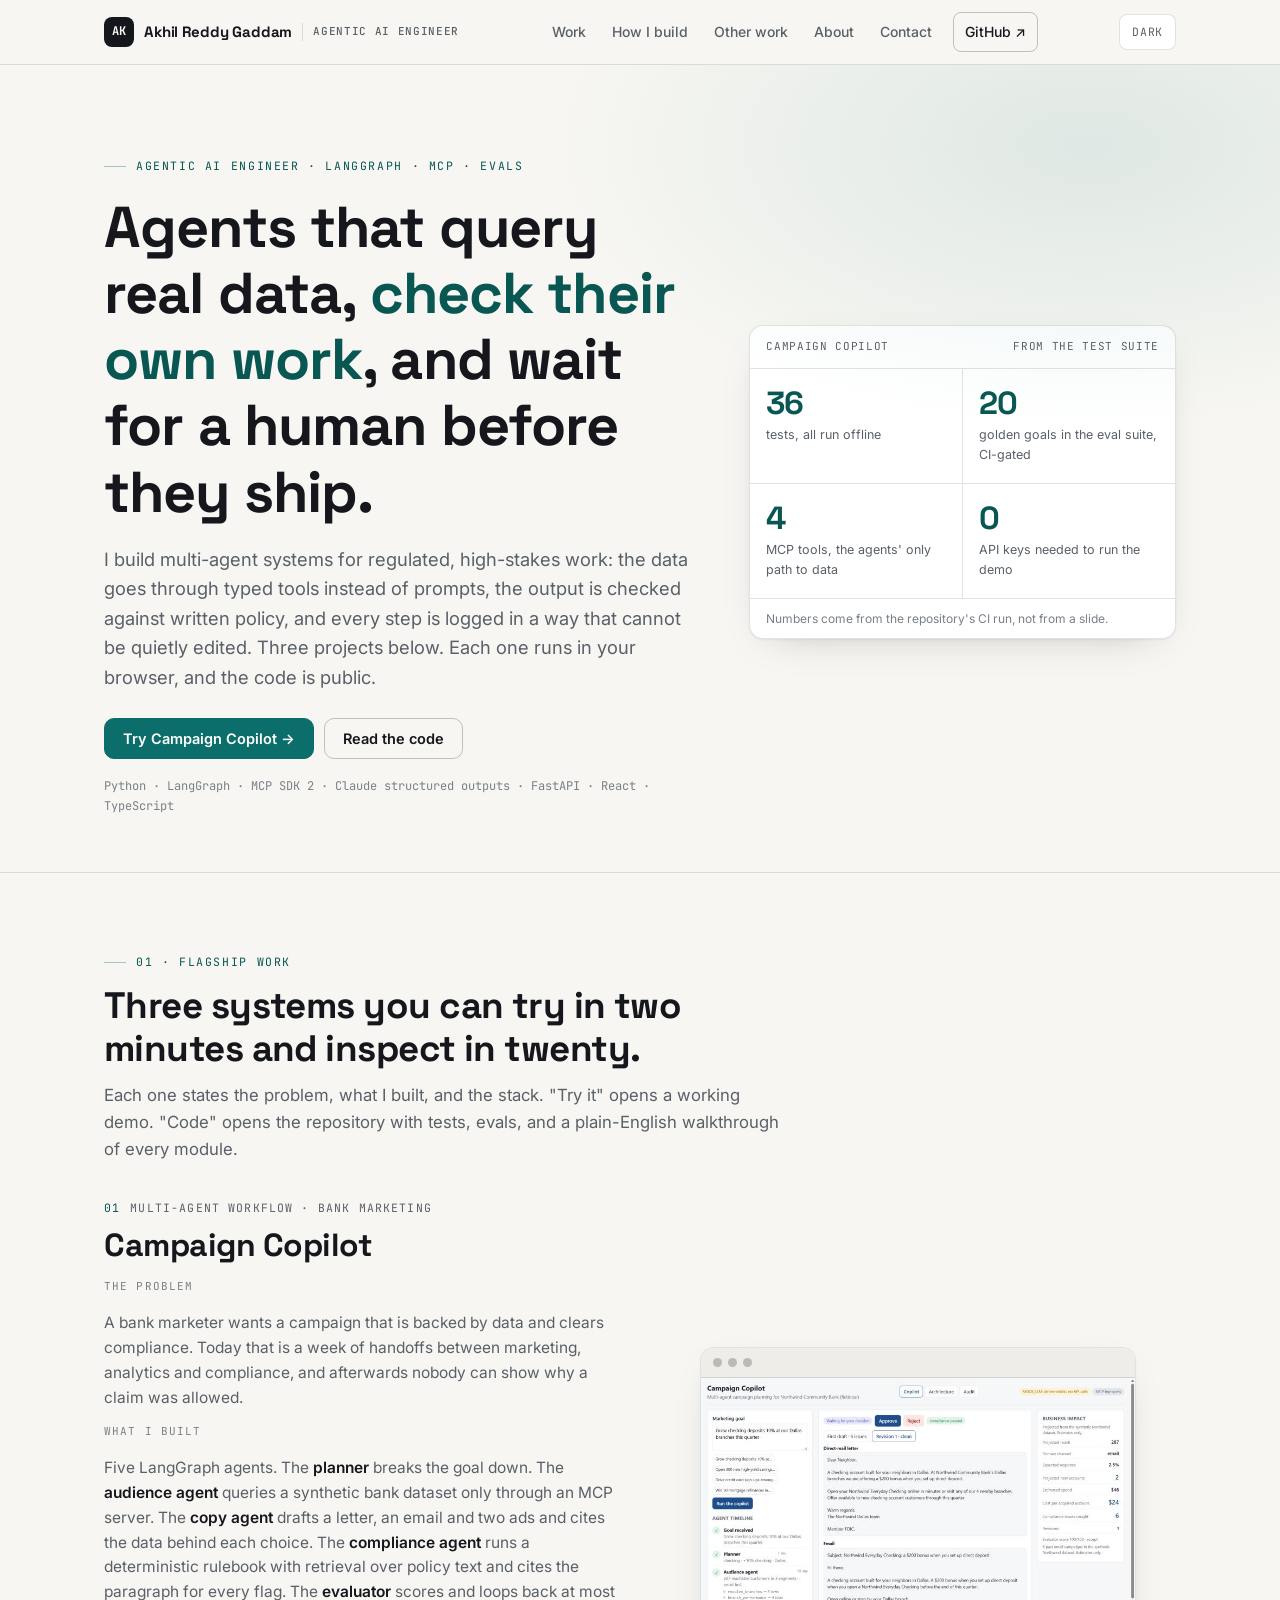
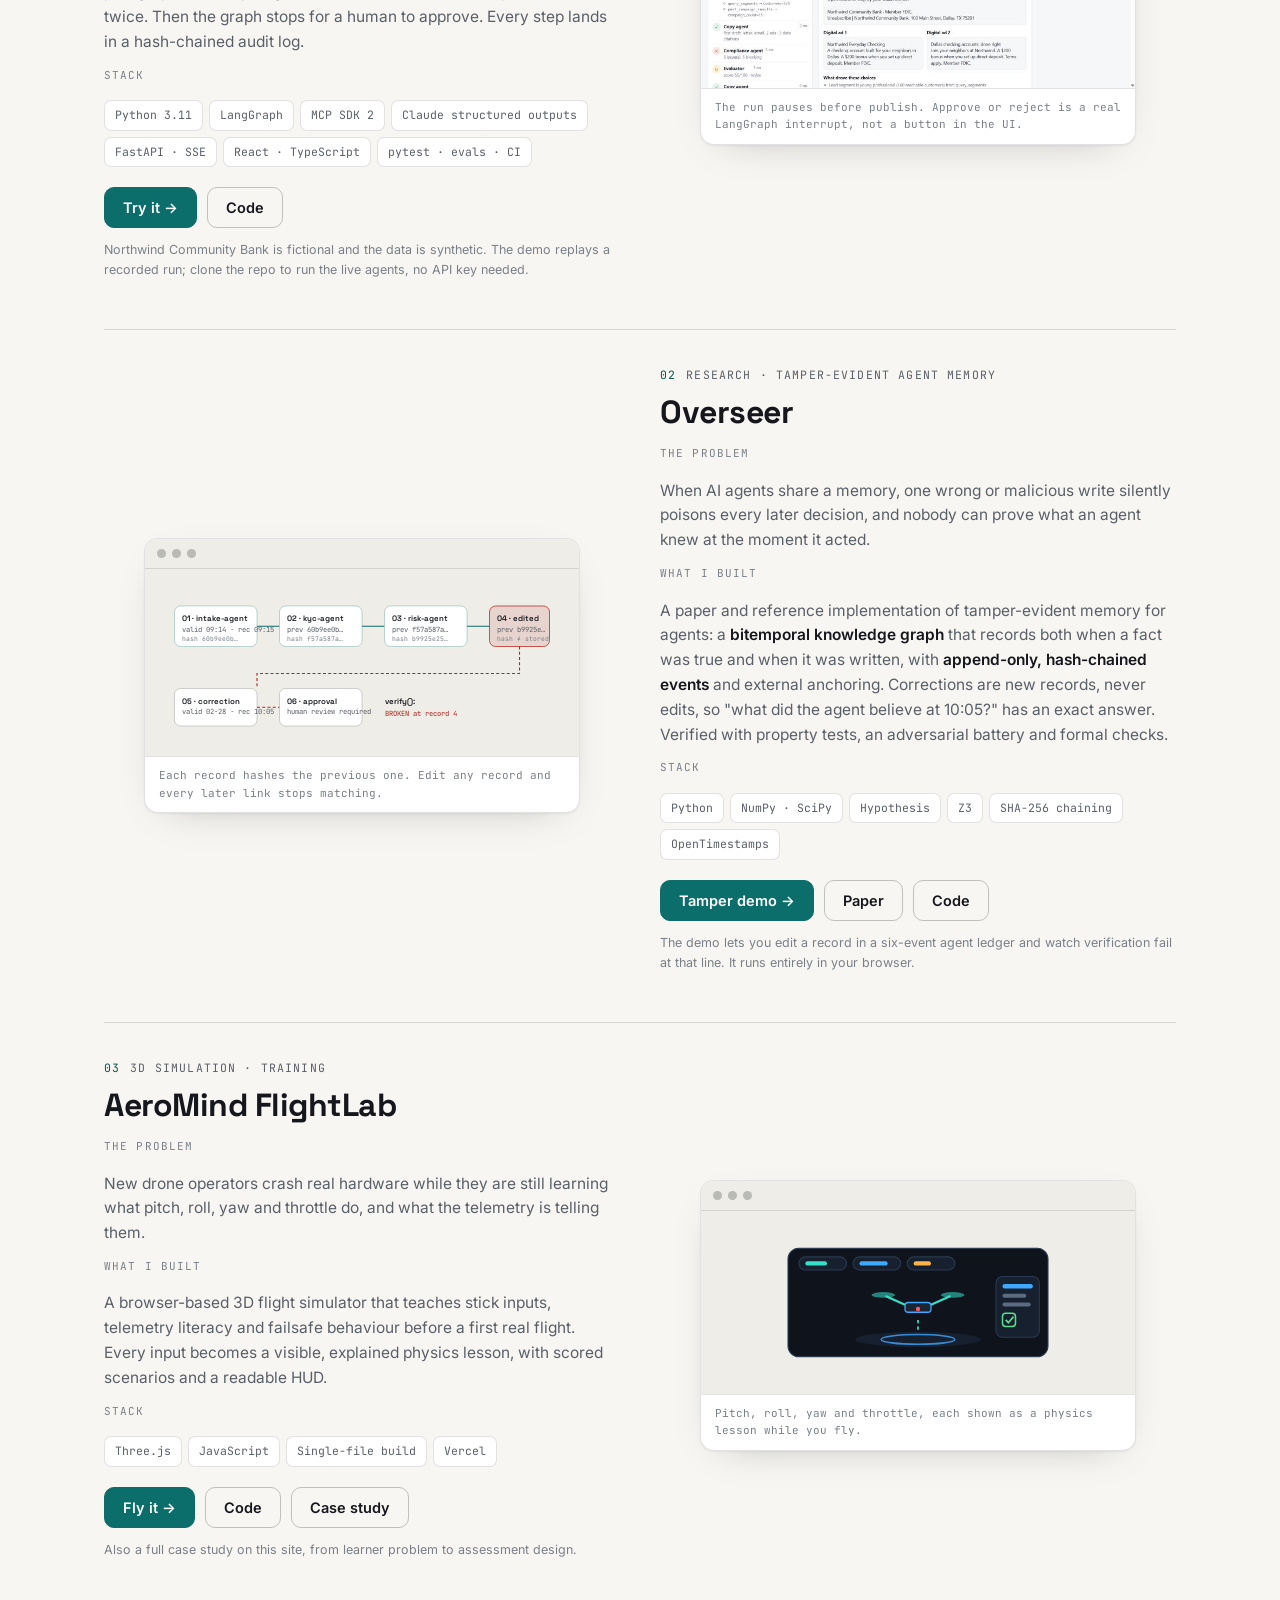
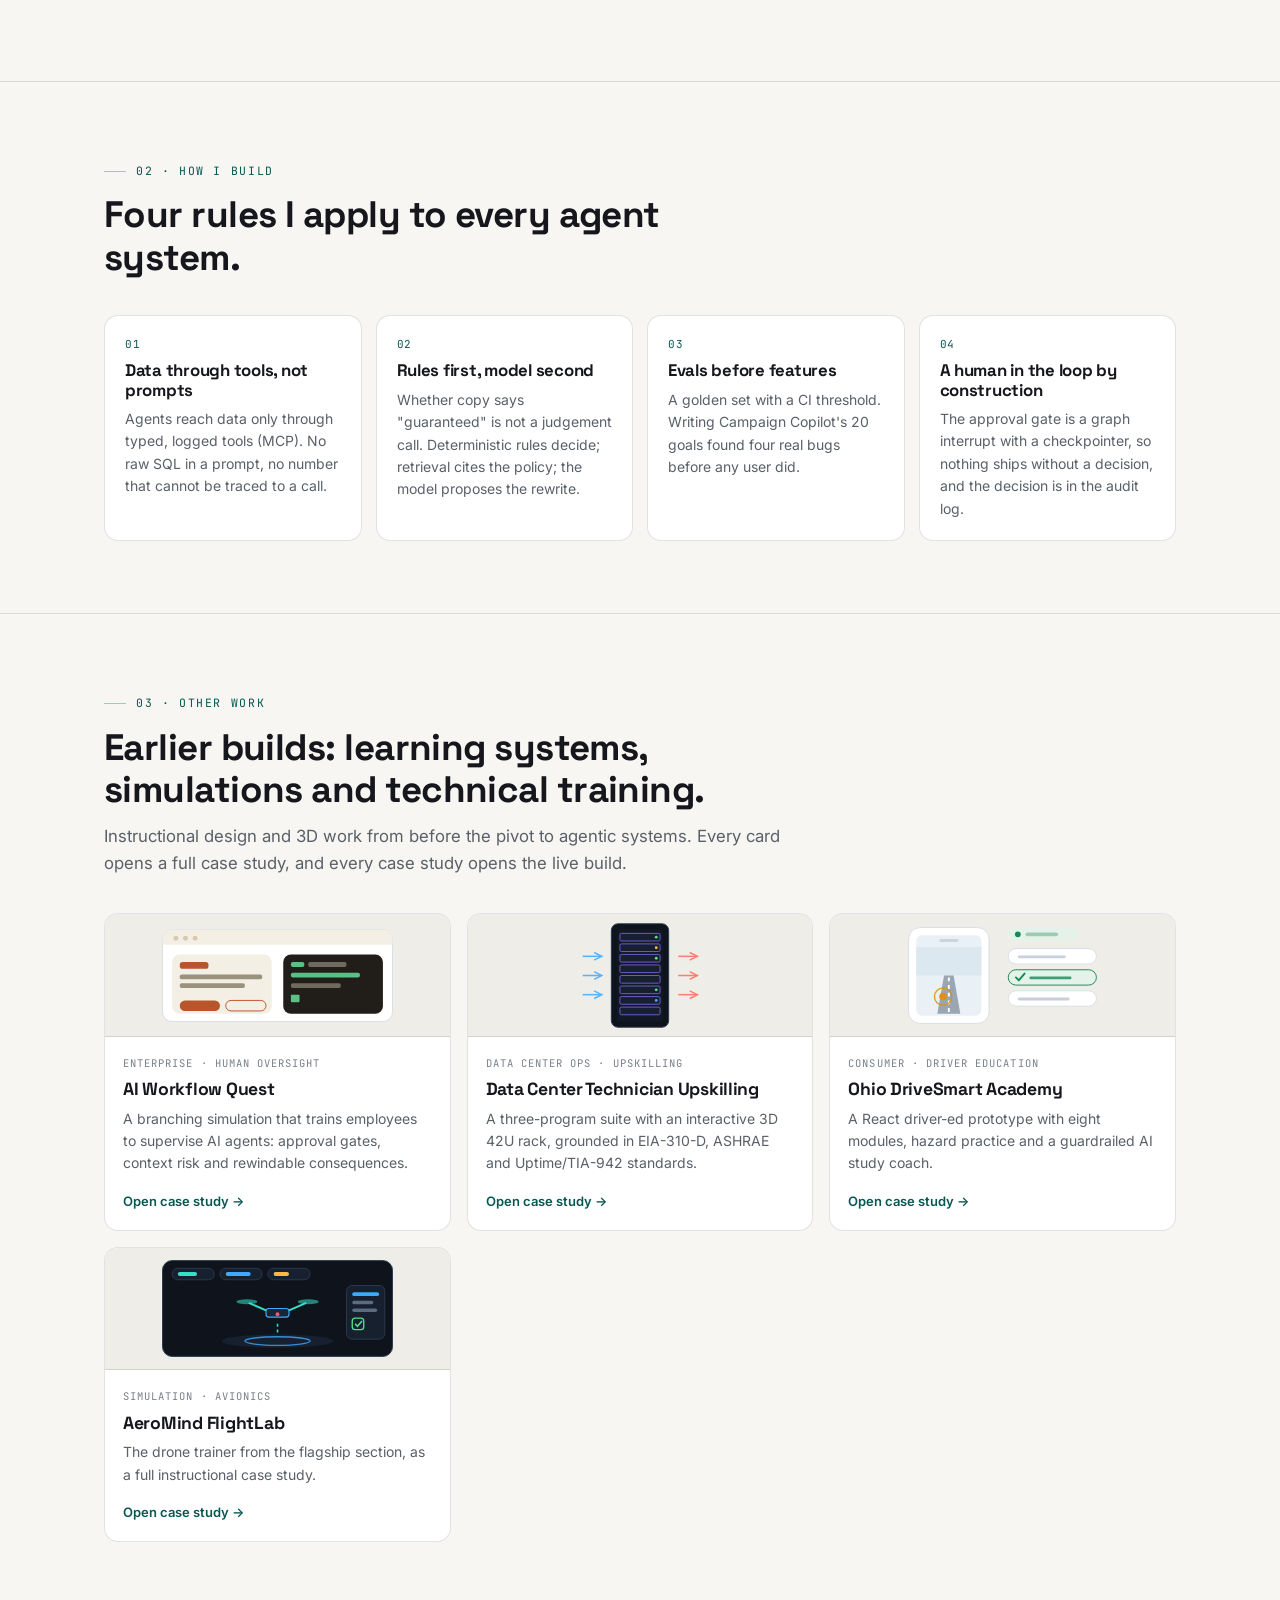
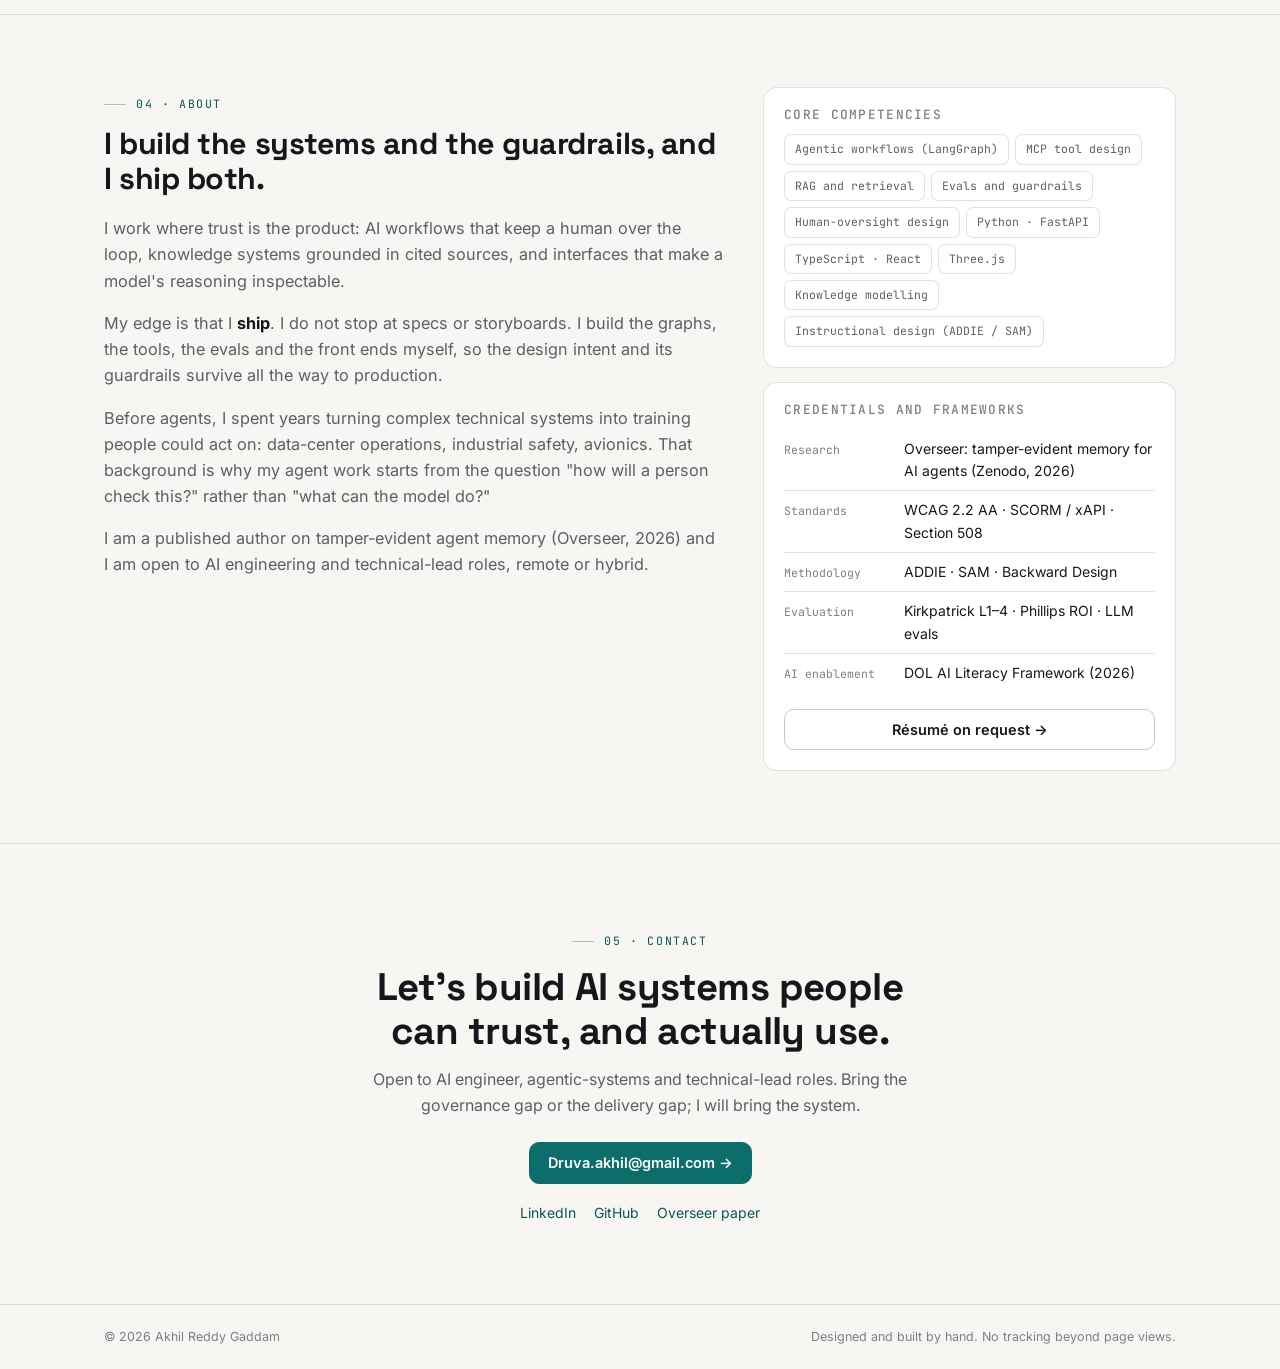
==== commit 4615ef70: "Remove the SiteReady and Gas Turbine case studies Co-Authored-By: Claude Fable 5.1 <noreply@anthropi" ====
--- a/index.html
+++ b/index.html
@@ -230,14 +230,6 @@
           <div class="thumb"><img src="assets/img/datacenter.svg" alt="" loading="lazy" /></div>
           <div class="body"><div class="cat">Data center ops · upskilling</div><h3>Data Center Technician Upskilling</h3><p>A three-program suite with an interactive 3D 42U rack, grounded in EIA-310-D, ASHRAE and Uptime/TIA-942 standards.</p><div class="go">Open case study →</div></div>
         </a>
-        <a class="card rv" href="#/p-safe">
-          <div class="thumb"><img src="assets/p/01-hero.png" alt="" loading="lazy" /></div>
-          <div class="body"><div class="cat">Industrial · safety</div><h3>SiteReady: Scissor Lift Safety</h3><p>A mobile-first awareness module and a printable pre-use job aid: Stop, Fix or Proceed.</p><div class="go">Open case study →</div></div>
-        </a>
-        <a class="card rv" href="#/p-turbine">
-          <div class="thumb"><img src="assets/img/turbine.svg" alt="" loading="lazy" /></div>
-          <div class="body"><div class="cat">Energy · equipment</div><h3>Gas Turbine 3D Tutorial</h3><p>A 360° cutaway of a heavy-duty gas turbine. Rotate it, strip the casing, click any component.</p><div class="go">Open case study →</div></div>
-        </a>
         <a class="card rv" href="#/p-drive">
           <div class="thumb"><img src="assets/img/drive.svg" alt="" loading="lazy" /></div>
           <div class="body"><div class="cat">Consumer · driver education</div><h3>Ohio DriveSmart Academy</h3><p>A React driver-ed prototype with eight modules, hazard practice and a guardrailed AI study coach.</p><div class="go">Open case study →</div></div>
@@ -297,10 +289,8 @@
 
 <!-- case-study views, rendered on demand from assets/projects.js -->
 <main id="p-lms" class="view"></main>
-<main id="p-safe" class="view"></main>
 <main id="p-drive" class="view"></main>
 <main id="p-aero" class="view"></main>
-<main id="p-turbine" class="view"></main>
 <main id="p-datacenter" class="view"></main>
 
 <script src="assets/projects.js"></script>
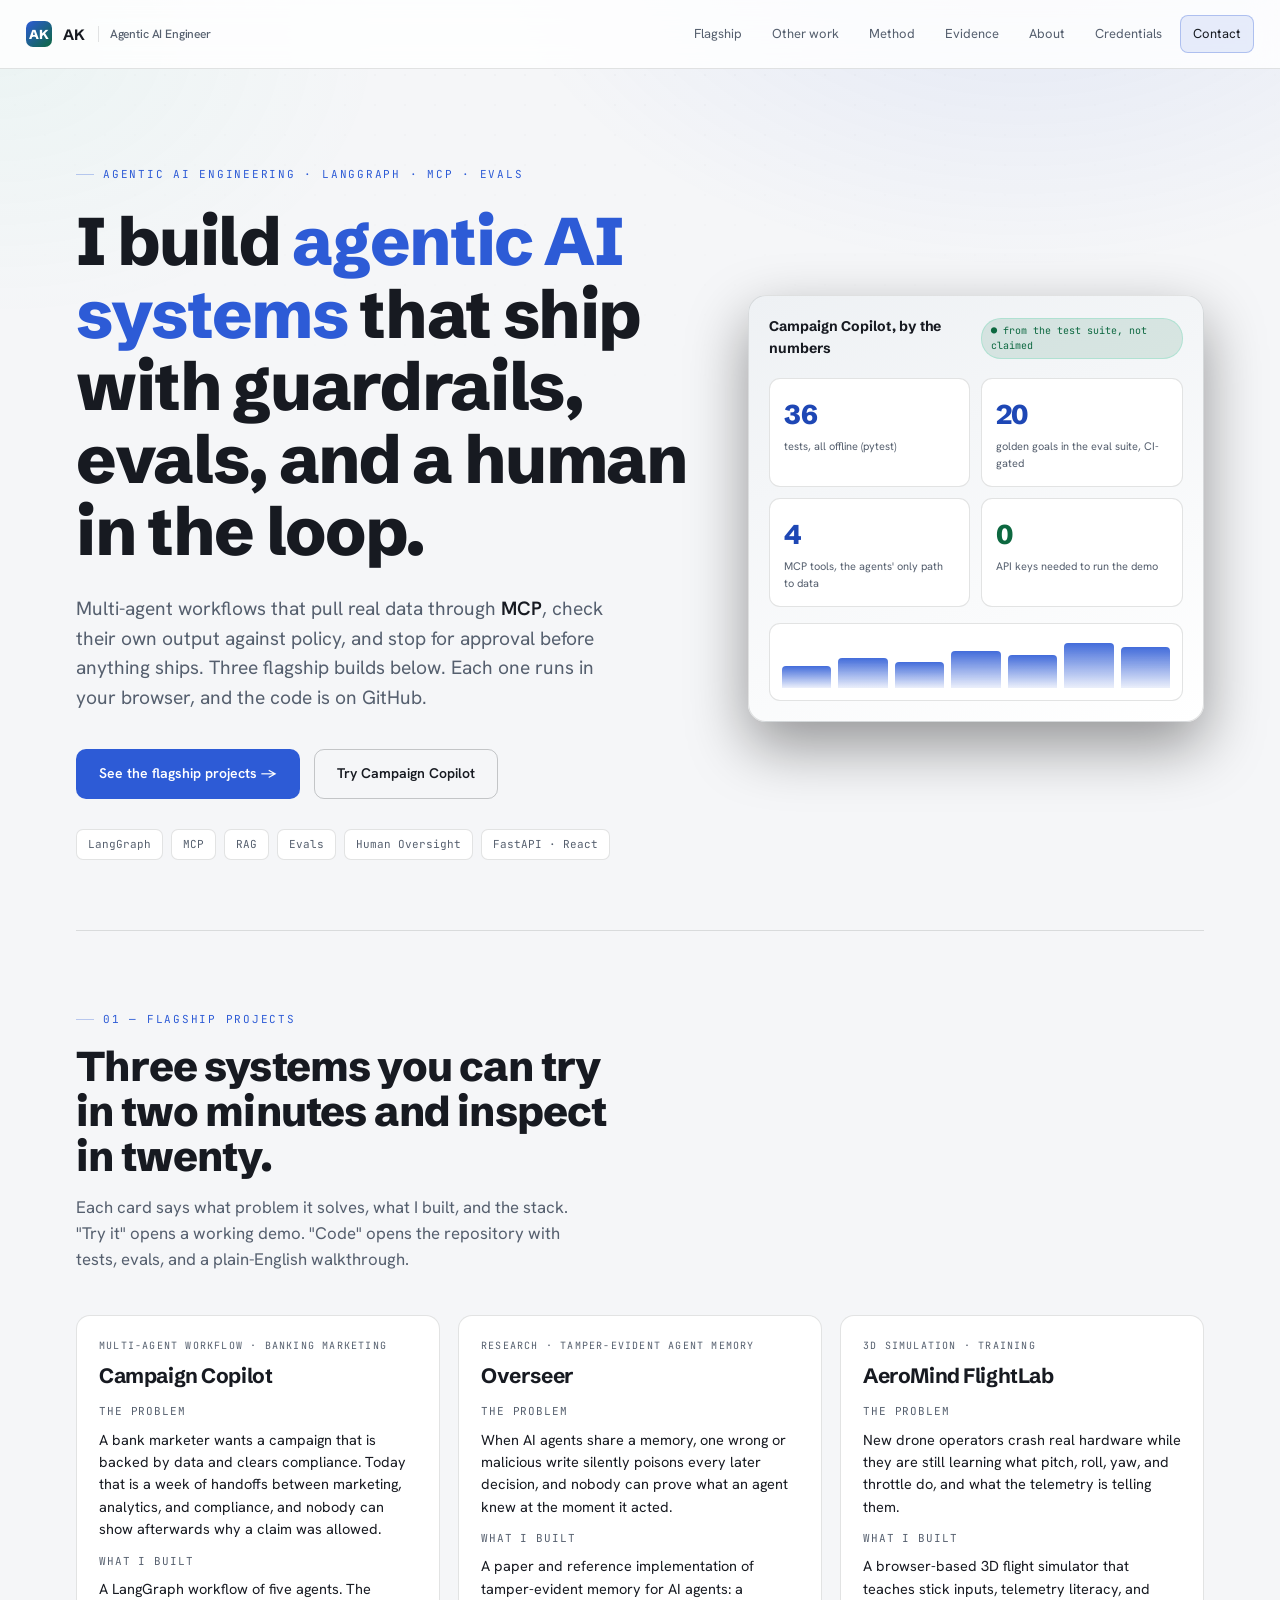
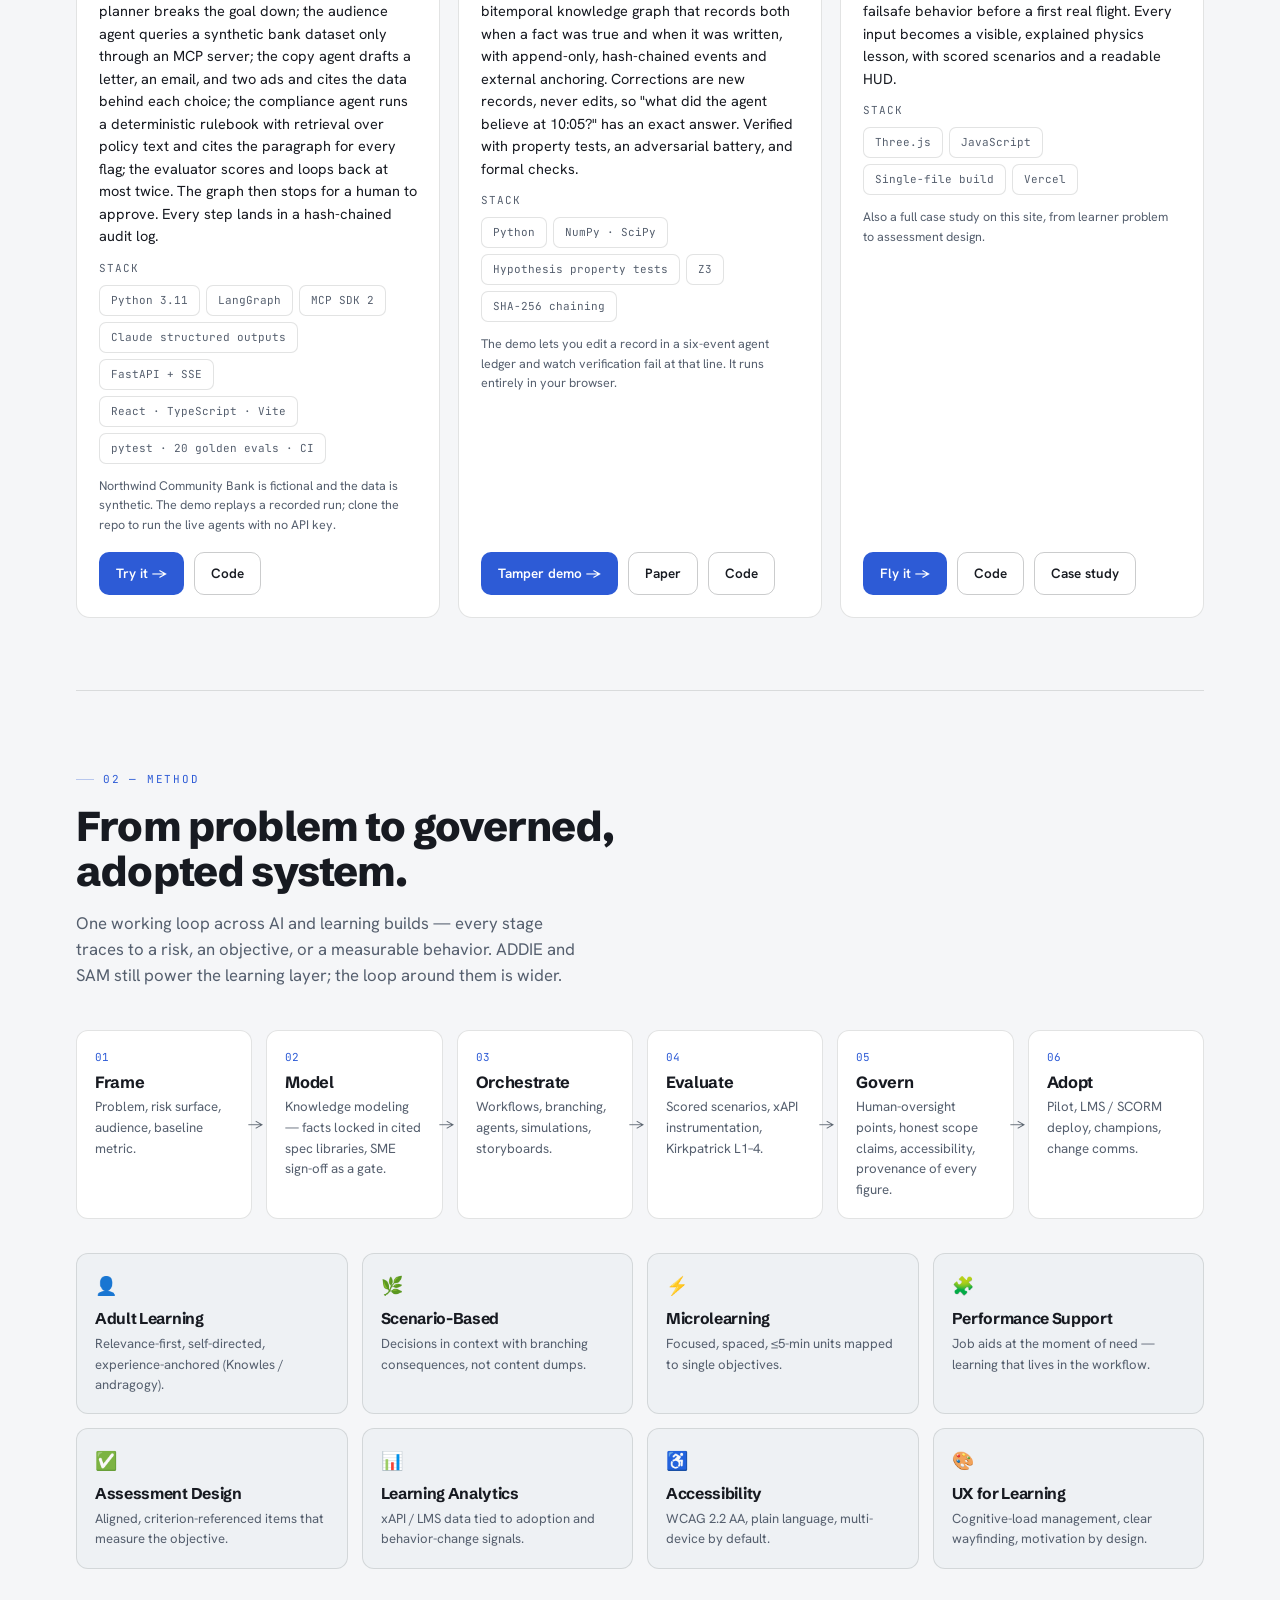
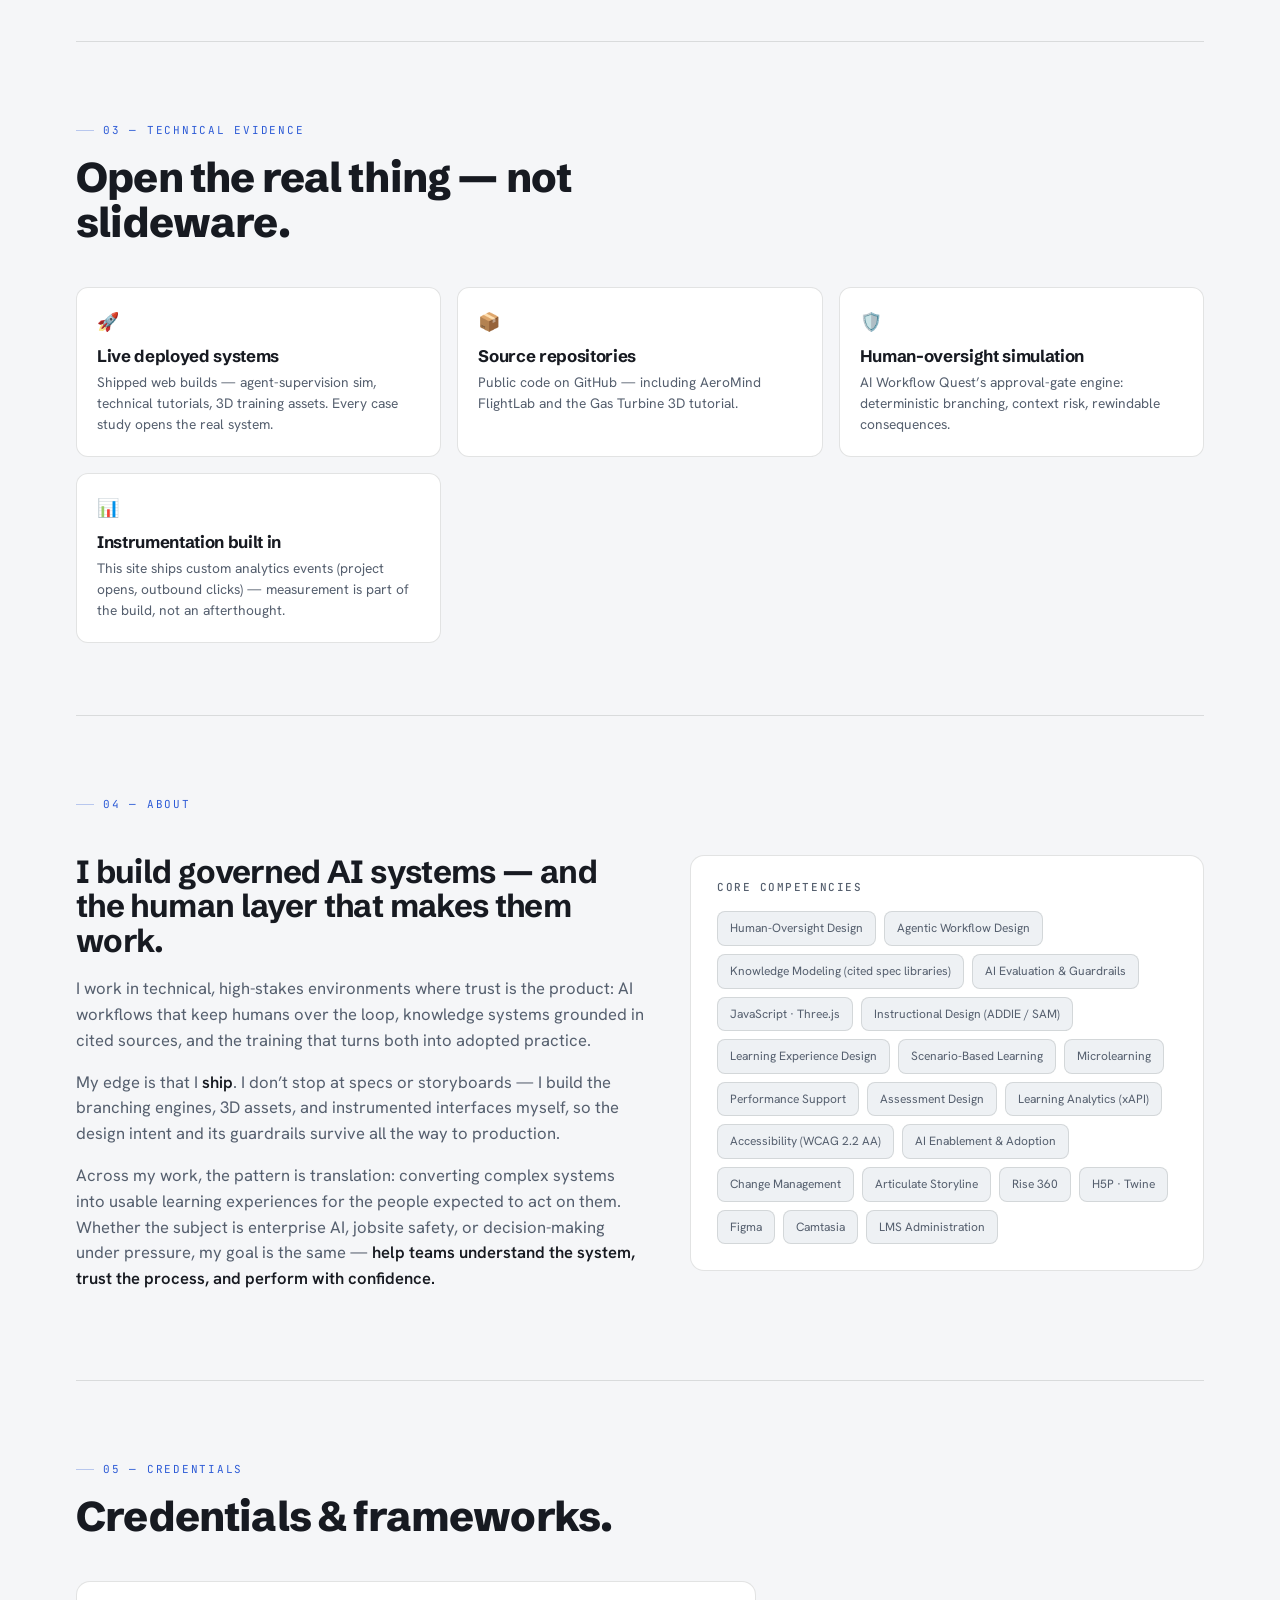
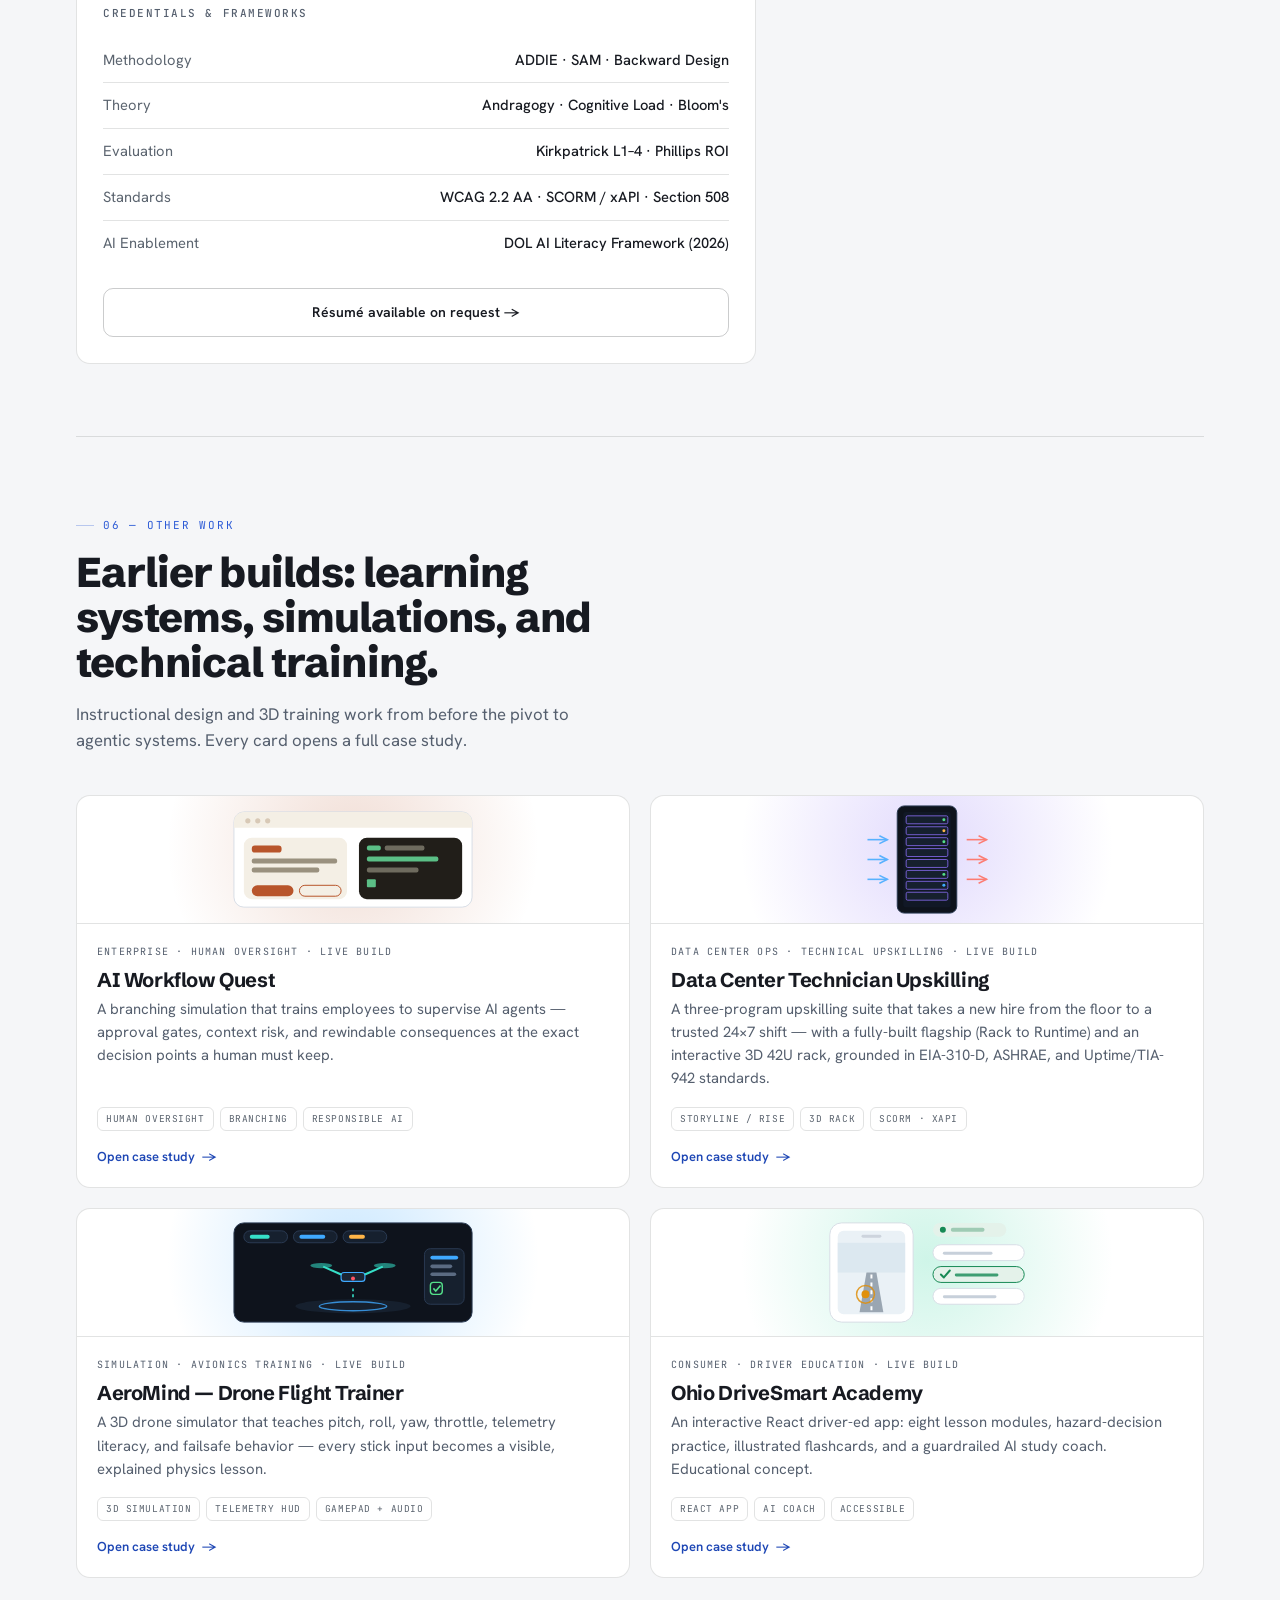
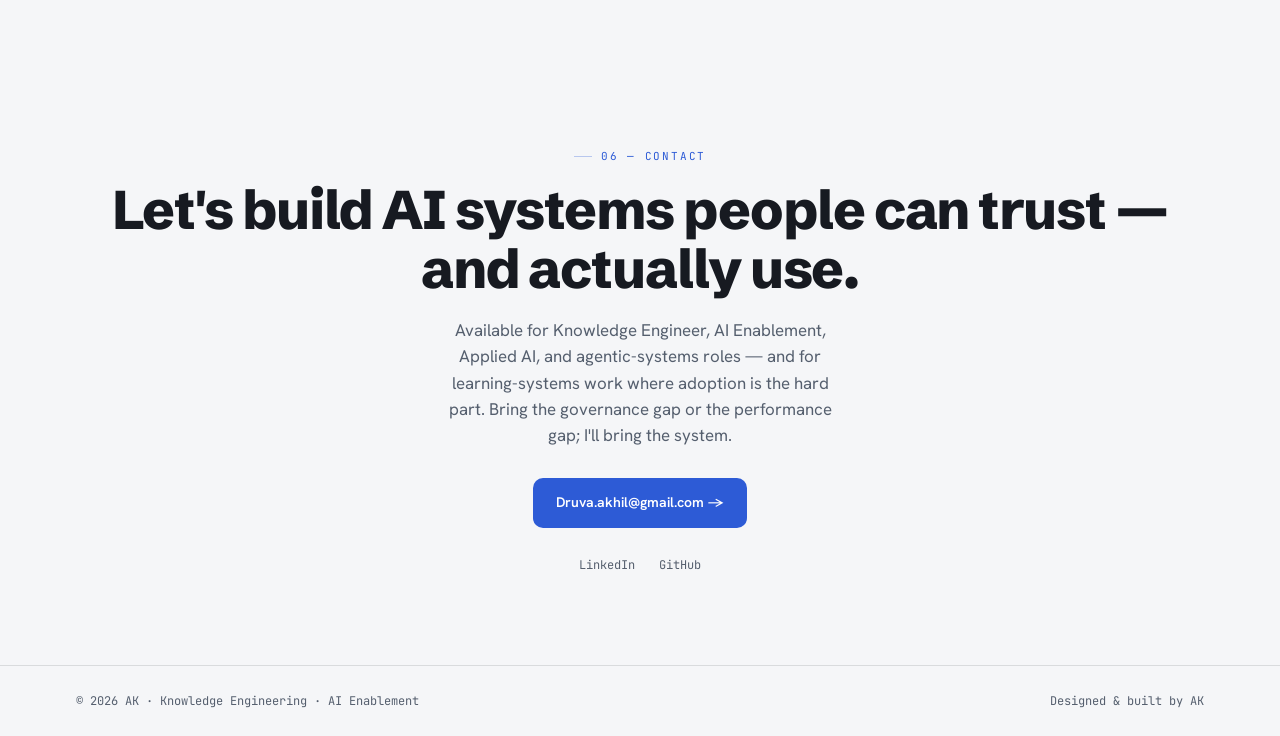
==== commit fbe0ddc6: "Remove the SiteReady and Gas Turbine case studies from the live site Co-Authored-By: Claude Fable 5." ====
--- a/index.html
+++ b/index.html
@@ -1,300 +1,776 @@
-<!doctype html>
+<!DOCTYPE html>
 <html lang="en">
 <head>
-<meta charset="utf-8" />
-<meta name="viewport" content="width=device-width, initial-scale=1" />
+<meta charset="UTF-8">
+<meta name="viewport" content="width=device-width, initial-scale=1.0">
 <title>Akhil Reddy Gaddam · Agentic AI Engineer</title>
-<meta name="description" content="Agentic AI engineer. I build multi-agent systems that pull data through MCP, check their own output against policy, and stop for a human before anything ships. Campaign Copilot, Overseer, and AeroMind FlightLab." />
-<meta property="og:title" content="Akhil Reddy Gaddam · Agentic AI Engineer" />
-<meta property="og:description" content="Agents that query real data, check their own work, and wait for a human before they ship." />
-<meta property="og:type" content="website" />
-<link rel="preconnect" href="https://fonts.googleapis.com" />
-<link rel="preconnect" href="https://fonts.gstatic.com" crossorigin />
-<link href="https://fonts.googleapis.com/css2?family=Inter:wght@400;500;600&family=Space+Grotesk:wght@500;700&family=JetBrains+Mono:wght@400;500;700&display=swap" rel="stylesheet" />
-<link rel="stylesheet" href="assets/site.css" />
-<link rel="icon" href="data:image/svg+xml,%3Csvg xmlns='http://www.w3.org/2000/svg' viewBox='0 0 32 32'%3E%3Crect width='32' height='32' rx='8' fill='%2315171c'/%3E%3Ctext x='16' y='21' font-family='monospace' font-size='14' fill='%23f7f6f2' text-anchor='middle'%3EAK%3C/text%3E%3C/svg%3E" />
+<script>window.va=window.va||function(){(window.vaq=window.vaq||[]).push(arguments);};</script>
+<link rel="preconnect" href="https://fonts.googleapis.com">
+<link rel="preconnect" href="https://fonts.gstatic.com" crossorigin>
+<link href="https://fonts.googleapis.com/css2?family=Hanken+Grotesk:wght@400;500;600;700&family=Schibsted+Grotesk:wght@500;600;700;800&family=JetBrains+Mono:wght@400;500&display=swap" rel="stylesheet">
+<style>
+:root{
+  --bg:#F5F6F8; --surface:#FFFFFF; --surface-2:#EEF1F4; --surface-3:#E3E7EC;
+  --border:rgba(22,24,29,.12); --border-2:rgba(22,24,29,.22);
+  --text:#171A21; --muted:#555F6E; --faint:#5B646F;
+  --primary:#2D5BD6; --primary-2:#1E47B5; --primary-soft:rgba(45,91,214,.10); --primary-line:rgba(45,91,214,.30);
+  --emerald:#0D6840; --emerald-soft:rgba(13,104,64,.12);
+  --amber:#E0900C; --amber-soft:rgba(224,144,12,.14);
+  --display:'Schibsted Grotesk',sans-serif; --sans:'Hanken Grotesk',sans-serif; --mono:'JetBrains Mono',monospace;
+  --maxw:1180px; --r:14px;
+}
+*{margin:0;padding:0;box-sizing:border-box}
+html{scroll-behavior:smooth}
+body{background:var(--bg);color:var(--text);font-family:var(--sans);line-height:1.55;-webkit-font-smoothing:antialiased;overflow-x:hidden}
+body::before{content:"";position:fixed;inset:0;z-index:0;pointer-events:none;
+  background:
+   radial-gradient(900px 600px at 80% -10%,var(--primary-soft),transparent 60%),
+   radial-gradient(700px 500px at 0% 5%,rgba(63,215,164,.05),transparent 55%);}
+.grid-bg{position:fixed;inset:0;z-index:0;pointer-events:none;opacity:.5;
+  background-image:radial-gradient(rgba(22,24,29,.05) 1px,transparent 1px);background-size:30px 30px;
+  mask-image:radial-gradient(ellipse 90% 60% at 50% 0%,#000,transparent 80%)}
+::selection{background:var(--primary);color:#fff}
+a{color:inherit;text-decoration:none}
+.wrap{max-width:var(--maxw);margin:0 auto;padding:0 26px;position:relative;z-index:2}
+
+/* eyebrow / labels */
+.kicker{font-family:var(--mono);font-size:11px;letter-spacing:.16em;text-transform:uppercase;color:var(--primary);display:inline-flex;align-items:center;gap:9px}
+.kicker::before{content:"";width:18px;height:1px;background:var(--primary-line)}
+h1,h2,h3,h4{font-family:var(--display);letter-spacing:-.02em;line-height:1.08;font-weight:700}
+
+/* ---------- NAV ---------- */
+nav.top{position:fixed;top:0;left:0;right:0;z-index:50;display:flex;align-items:center;justify-content:space-between;
+  padding:15px 26px;border-bottom:1px solid var(--border);background:rgba(255,255,255,.82);backdrop-filter:blur(14px)}
+.brand{display:flex;align-items:center;gap:11px;font-family:var(--display);font-weight:700;font-size:15px;letter-spacing:-.01em;cursor:pointer}
+.brand .mark{width:26px;height:26px;border-radius:7px;background:linear-gradient(135deg,var(--primary),var(--emerald));display:grid;place-items:center;font-size:13px;color:#fff;font-weight:800}
+.brand .role{color:var(--muted);font-weight:500;font-size:12px;font-family:var(--sans);border-left:1px solid var(--border);padding-left:11px;margin-left:2px}
+.navlinks{display:flex;gap:6px;align-items:center}
+.navlinks a,.navlinks button{font-size:13px;color:var(--muted);padding:8px 12px;border-radius:8px;transition:.2s;cursor:pointer;background:none;border:0;font-family:inherit;line-height:inherit}
+.navlinks a:hover,.navlinks button:hover{color:var(--text);background:var(--surface-2)}
+.navlinks a.cta,.navlinks button.cta{color:var(--text);border:1px solid var(--primary-line);background:var(--primary-soft)}
+.navlinks a.cta:hover{background:var(--primary);color:#fff}
+.burger{display:none;background:none;border:1px solid var(--border-2);color:var(--text);border-radius:8px;padding:7px 11px;cursor:pointer}
+@media(max-width:840px){.navlinks{display:none;position:absolute;top:60px;right:18px;left:18px;flex-direction:column;background:var(--surface-2);border:1px solid var(--border);border-radius:12px;padding:10px}
+ .navlinks.open{display:flex}.navlinks a{width:100%}.burger{display:block}.brand .role{display:none}}
+
+/* ---------- VIEWS ---------- */
+.view{display:none;padding-top:62px}
+.view.active{display:block;animation:fade .5s ease}
+@keyframes fade{from{opacity:0;transform:translateY(8px)}to{opacity:1;transform:none}}
+
+/* reveal */
+.rv{opacity:0;transform:translateY(22px);transition:.8s cubic-bezier(.16,1,.3,1)}
+.rv.in{opacity:1;transform:none}
+
+/* ---------- HERO ---------- */
+.hero{padding:96px 0 70px}
+.hero-grid{display:grid;grid-template-columns:1.15fr .85fr;gap:54px;align-items:center}
+.hero h1{font-size:clamp(2.4rem,5.6vw,4.2rem);font-weight:800;margin:22px 0 0;max-width:16ch}
+.hero h1 .hl{color:var(--primary)}
+.hero .lead{margin-top:26px;font-size:clamp(1.05rem,1.5vw,1.22rem);color:var(--muted);max-width:48ch}
+.hero .lead b{color:var(--text);font-weight:600}
+.hero-cta{margin-top:36px;display:flex;gap:14px;flex-wrap:wrap}
+.btn{display:inline-flex;align-items:center;gap:9px;font-size:14px;font-weight:600;padding:13px 22px;border-radius:10px;transition:.25s;cursor:pointer;border:1px solid transparent}
+.btn-primary{background:var(--primary);color:#fff}.btn-primary:hover{background:var(--primary-2);box-shadow:0 8px 30px rgba(94,139,255,.3)}
+.btn-ghost{border-color:var(--border-2);color:var(--text)}.btn-ghost:hover{background:var(--surface-2);border-color:var(--primary-line)}
+.hero-tags{margin-top:30px;display:flex;flex-wrap:wrap;gap:8px}
+.tag{font-family:var(--mono);font-size:11px;color:var(--muted);border:1px solid var(--border);background:var(--surface);padding:6px 11px;border-radius:7px}
+/* dashboard mock */
+.dash{background:linear-gradient(160deg,var(--surface-2),var(--surface));border:1px solid var(--border);border-radius:18px;padding:20px;box-shadow:0 24px 60px rgba(0,0,0,.4)}
+.dash-top{display:flex;justify-content:space-between;align-items:center;margin-bottom:18px}
+.dash-top .t{font-family:var(--display);font-weight:700;font-size:14px}
+.dash-top .pill{font-family:var(--mono);font-size:10px;color:var(--emerald);background:var(--emerald-soft);border:1px solid rgba(63,215,164,.25);padding:4px 9px;border-radius:20px}
+.dash-stats{display:grid;grid-template-columns:1fr 1fr;gap:11px;margin-bottom:16px}
+.dstat{background:var(--surface);border:1px solid var(--border);border-radius:11px;padding:14px}
+.dstat .n{font-family:var(--display);font-weight:800;font-size:1.7rem;letter-spacing:-.03em}
+.dstat .n.up{color:var(--emerald)}.dstat .n.bl{color:var(--primary-2)}
+.dstat .l{font-size:11px;color:var(--muted);margin-top:3px}
+.bars{display:flex;align-items:flex-end;gap:7px;height:78px;padding:12px;background:var(--surface);border:1px solid var(--border);border-radius:11px}
+.bars i{flex:1;background:linear-gradient(var(--primary),var(--primary-soft));border-radius:4px 4px 0 0;opacity:.9;animation:rise 1s cubic-bezier(.16,1,.3,1) both}
+@keyframes rise{from{height:4px!important;opacity:0}to{opacity:.9}}
+@media(max-width:860px){.hero-grid{grid-template-columns:1fr;gap:38px}}
+
+/* ---------- SECTION ---------- */
+section.blk{padding:72px 0;border-top:1px solid var(--border)}
+.sec-head{max-width:62ch;margin-bottom:42px}
+.sec-head h2{font-size:clamp(1.7rem,3.6vw,2.6rem);font-weight:800;margin-top:16px}
+.sec-head p{margin-top:16px;color:var(--muted);font-size:1.05rem;max-width:56ch}
+
+/* learning systems cards */
+.sys-grid{display:grid;grid-template-columns:repeat(2,1fr);gap:20px}
+.sys-card{background:var(--surface);border:1px solid var(--border);border-radius:var(--r);overflow:hidden;cursor:pointer;transition:.3s;display:flex;flex-direction:column}
+.sys-card:hover{transform:translateY(-5px);border-color:var(--primary-line);box-shadow:0 18px 44px rgba(0,0,0,.4)}
+.sys-thumb{height:128px;position:relative;display:grid;place-items:center;border-bottom:1px solid var(--border);overflow:hidden}
+.sys-thumb .ic{font-size:30px;z-index:2}
+.sys-thumb .glow{position:absolute;inset:0;opacity:.9}
+.sys-thumb img.prev{position:absolute;inset:0;width:100%;height:100%;object-fit:contain;padding:14px;z-index:2;filter:drop-shadow(0 10px 14px rgba(22,24,29,.18))}
+.sys-thumb svg.prev{position:absolute;inset:0;width:100%;height:100%;z-index:2}
+.t-lms .glow{background:radial-gradient(circle at 50% 40%,rgba(184,85,43,.22),transparent 65%)}
+.t-safe .glow{background:radial-gradient(circle at 50% 40%,rgba(242,180,92,.28),transparent 65%)}
+.t-drive .glow{background:radial-gradient(circle at 50% 40%,rgba(63,215,164,.28),transparent 65%)}
+.t-aero .glow{background:radial-gradient(circle at 50% 40%,rgba(63,169,255,.30),transparent 65%)}
+.t-turbine .glow{background:radial-gradient(circle at 50% 40%,rgba(90,200,210,.28),transparent 65%)}
+.t-datacenter .glow{background:radial-gradient(circle at 50% 40%,rgba(139,110,246,.28),transparent 65%)}
+.sys-body{padding:20px;flex:1;display:flex;flex-direction:column}
+.sys-cat{font-family:var(--mono);font-size:10px;letter-spacing:.12em;text-transform:uppercase;color:var(--muted)}
+.sys-card h3{font-size:1.25rem;margin:9px 0 8px}
+.sys-card p{color:var(--muted);font-size:.93rem;flex:1}
+.sys-meta{margin-top:16px;display:flex;flex-wrap:wrap;gap:6px}
+.mini{font-family:var(--mono);font-size:9.5px;color:var(--faint);border:1px solid var(--border);padding:4px 8px;border-radius:6px;text-transform:uppercase;letter-spacing:.06em}
+.sys-go{margin-top:16px;font-size:13px;font-weight:600;color:var(--primary-2);display:flex;align-items:center;gap:7px}
+.sys-card:hover .sys-go .a{transform:translateX(4px)}.sys-go .a{transition:.25s}
+@media(max-width:860px){.sys-grid{grid-template-columns:1fr}}
+
+/* ADDIE / process */
+.addie{display:grid;grid-template-columns:repeat(6,1fr);gap:14px;margin-bottom:34px}
+@media(max-width:1000px){.addie{grid-template-columns:repeat(3,1fr)}.addie-step::after{display:none}}
+.addie-step{background:var(--surface);border:1px solid var(--border);border-radius:12px;padding:18px;position:relative}
+.addie-step .s{font-family:var(--mono);font-size:11px;color:var(--primary)}
+.addie-step h4{font-size:1.02rem;margin:8px 0 6px}
+.addie-step p{font-size:.83rem;color:var(--muted)}
+.addie-step::after{content:"→";position:absolute;right:-12px;top:50%;transform:translateY(-50%);color:var(--faint);font-size:14px;z-index:3}
+.addie-step:last-child::after{display:none}
+@media(max-width:860px){.addie{grid-template-columns:1fr 1fr}.addie-step::after{display:none}}
+.method-grid{display:grid;grid-template-columns:repeat(4,1fr);gap:14px}
+.method{background:var(--surface-2);border:1px solid var(--border);border-radius:12px;padding:18px;transition:.25s}
+.method:hover{border-color:var(--primary-line)}
+.method .ic{font-size:18px}
+.method h4{font-size:.98rem;margin:11px 0 6px}
+.method p{font-size:.82rem;color:var(--muted)}
+@media(max-width:860px){.method-grid{grid-template-columns:1fr 1fr}}
+
+/* artifacts */
+.art-grid{display:grid;grid-template-columns:repeat(3,1fr);gap:16px}
+.art{background:var(--surface);border:1px solid var(--border);border-radius:12px;padding:20px}
+.art .ic{font-size:18px;color:var(--primary-2)}
+.art h4{margin:12px 0 6px;font-size:1.05rem}
+.art p{font-size:.86rem;color:var(--muted)}
+@media(max-width:860px){.art-grid{grid-template-columns:1fr}}
+
+/* about / resume */
+.two{display:grid;grid-template-columns:1.05fr .95fr;gap:46px;align-items:start}
+@media(max-width:860px){.two{grid-template-columns:1fr;gap:34px}}
+.prose p{color:var(--muted);margin-bottom:16px;font-size:1.04rem}
+.prose b{color:var(--text);font-weight:600}
+.panel{background:var(--surface);border:1px solid var(--border);border-radius:var(--r);padding:26px}
+.panel h4{font-family:var(--mono);font-size:11px;letter-spacing:.14em;text-transform:uppercase;color:var(--muted);font-weight:500;margin-bottom:18px}
+.kv{display:flex;justify-content:space-between;gap:16px;padding:11px 0;border-top:1px solid var(--border);font-size:.92rem}
+.kv:first-of-type{border-top:0}.kv .k{color:var(--faint)}.kv .v{text-align:right;font-weight:500}
+.comp-list{display:flex;flex-wrap:wrap;gap:8px}
+.comp{font-size:12px;border:1px solid var(--border);background:var(--surface-2);padding:7px 12px;border-radius:8px;color:var(--muted)}
+.res-row{padding:16px 0;border-top:1px solid var(--border)}
+.res-row:first-child{border-top:0}
+.res-row .rt{font-weight:600;font-family:var(--display)}
+.res-row .rs{font-size:12px;color:var(--primary-2);font-family:var(--mono);margin:3px 0 7px}
+.res-row p{font-size:.9rem;color:var(--muted)}
+
+/* contact */
+.contact{text-align:center;padding:90px 0}
+.contact h2{font-size:clamp(2rem,5vw,3.4rem);font-weight:800}
+.contact p{color:var(--muted);max-width:46ch;margin:18px auto 0;font-size:1.06rem}
+.contact .btn{margin-top:30px}
+.cx{margin-top:28px;display:flex;gap:24px;justify-content:center;flex-wrap:wrap;font-family:var(--mono);font-size:12px;color:var(--muted)}
+.cx a:hover{color:var(--primary-2)}
+
+footer{border-top:1px solid var(--border);padding:26px 0;font-size:12px;color:var(--muted);font-family:var(--mono)}
+footer .wrap{display:flex;justify-content:space-between;flex-wrap:wrap;gap:12px}
+
+/* ============ PROJECT PAGE ============ */
+.proj-hero{padding:46px 0 30px;border-bottom:1px solid var(--border)}
+.back{font-size:13px;color:var(--muted);display:inline-flex;align-items:center;gap:8px;margin-bottom:24px;cursor:pointer;transition:.2s;background:none;border:0;font-family:inherit;padding:0}
+.back:hover{color:var(--text)}
+.proj-hero h1{font-size:clamp(2rem,4.6vw,3.2rem);font-weight:800;margin:14px 0 0;max-width:18ch}
+.proj-hero .sub{margin-top:18px;color:var(--muted);font-size:1.1rem;max-width:58ch}
+.proj-facts{margin-top:28px;display:grid;grid-template-columns:repeat(4,1fr);gap:1px;background:var(--border);border:1px solid var(--border);border-radius:12px;overflow:hidden}
+.fact{background:var(--surface);padding:16px}
+.fact .fl{font-family:var(--mono);font-size:10px;letter-spacing:.1em;text-transform:uppercase;color:var(--faint)}
+.fact .fv{font-weight:600;font-size:.95rem;margin-top:5px}
+@media(max-width:760px){.proj-facts{grid-template-columns:1fr 1fr}.proj-hero h1{font-size:2rem}}
+
+/* sticky section nav */
+.proj-layout{display:grid;grid-template-columns:200px 1fr;gap:40px;padding:40px 0}
+.sidenav{position:sticky;top:84px;align-self:start;font-size:13px}
+.sidenav a,.sidenav button{display:block;width:100%;text-align:left;padding:7px 12px;color:var(--muted);border-radius:8px;border-left:2px solid transparent;cursor:pointer;transition:.2s;line-height:1.3;background:none;border-top:0;border-right:0;border-bottom:0;font-family:inherit;font-size:inherit}
+.sidenav a:hover,.sidenav button:hover{color:var(--text);background:var(--surface)}
+.sidenav a.active{color:var(--primary-2);border-left-color:var(--primary)}
+@media(max-width:920px){.proj-layout{grid-template-columns:1fr}.sidenav{display:none}}
+
+.s-block{padding:30px 0;border-top:1px solid var(--border);scroll-margin-top:80px}
+.s-block:first-child{border-top:0}
+.s-block .num{font-family:var(--mono);font-size:11px;color:var(--primary)}
+.s-block h3{font-size:1.4rem;margin:8px 0 16px;font-weight:700}
+.s-block p{color:var(--muted);margin-bottom:14px}
+.s-block p b{color:var(--text);font-weight:600}
+
+/* objective list */
+.obj{list-style:none;display:flex;flex-direction:column;gap:10px}
+.obj li{display:grid;grid-template-columns:auto 1fr;gap:12px;align-items:start;background:var(--surface);border:1px solid var(--border);border-radius:10px;padding:13px 15px}
+.obj .lvl{font-family:var(--mono);font-size:10px;text-transform:uppercase;letter-spacing:.08em;color:var(--primary-2);border:1px solid var(--primary-line);padding:3px 8px;border-radius:6px;white-space:nowrap;align-self:start}
+.obj .lvl.app{color:var(--emerald);border-color:rgba(63,215,164,.3)}
+.obj .lvl.eval{color:#9a6a00;border-color:rgba(224,144,12,.35)}
+.obj li span{font-size:.95rem}
+
+/* arch / module map */
+.arch{display:flex;flex-direction:column;gap:10px}
+.arch-tier{background:var(--surface);border:1px solid var(--border);border-radius:11px;padding:16px}
+.arch-tier .at{font-weight:600;display:flex;align-items:center;gap:10px;margin-bottom:10px}
+.arch-tier .at .badge{font-family:var(--mono);font-size:10px;color:var(--primary);background:var(--primary-soft);padding:3px 8px;border-radius:6px}
+.mods{display:flex;flex-wrap:wrap;gap:8px}
+.mod{font-size:12px;background:var(--surface-2);border:1px solid var(--border);padding:7px 11px;border-radius:8px;color:var(--muted)}
+
+/* storyboard frame */
+.story-grid{display:grid;grid-template-columns:1fr 1fr;gap:16px}
+.frame{background:var(--surface);border:1px solid var(--border);border-radius:12px;overflow:hidden}
+.frame .screen{height:150px;background:var(--surface-3);border-bottom:1px solid var(--border);position:relative;display:flex;flex-direction:column;padding:14px;gap:8px}
+.frame .screen .fnum{position:absolute;top:10px;right:12px;font-family:var(--mono);font-size:10px;color:var(--faint)}
+.mock-bar{height:8px;border-radius:4px;background:var(--border-2)}
+.mock-bar.w70{width:70%}.mock-bar.w40{width:40%}.mock-bar.w90{width:90%}
+.mock-btn{margin-top:auto;display:flex;gap:7px}
+.mock-btn i{height:22px;border-radius:6px;background:var(--primary-soft);border:1px solid var(--primary-line);flex:1}
+.mock-btn i.alt{background:var(--surface);border-color:var(--border)}
+.frame .meta{padding:14px}
+.frame .meta .role{font-family:var(--mono);font-size:9.5px;text-transform:uppercase;letter-spacing:.1em;color:var(--primary-2);margin-bottom:4px}
+.frame .meta p{font-size:.85rem;color:var(--muted);margin-bottom:10px}
+.frame .meta p:last-child{margin-bottom:0}
+@media(max-width:680px){.story-grid{grid-template-columns:1fr}}
+
+/* generic cards row */
+.row3{display:grid;grid-template-columns:repeat(3,1fr);gap:14px}
+.row2{display:grid;grid-template-columns:1fr 1fr;gap:14px}
+.mini-card{background:var(--surface);border:1px solid var(--border);border-radius:11px;padding:18px}
+.mini-card .ic{font-size:17px;color:var(--primary-2)}
+.mini-card h4{font-size:1rem;margin:10px 0 6px}
+.mini-card p{font-size:.85rem;color:var(--muted);margin:0}
+@media(max-width:760px){.row3,.row2{grid-template-columns:1fr}}
+
+/* assessment table */
+.tbl{width:100%;border-collapse:collapse;border:1px solid var(--border);border-radius:11px;overflow:hidden;font-size:.88rem}
+.tbl th{text-align:left;font-family:var(--mono);font-size:10px;letter-spacing:.1em;text-transform:uppercase;color:var(--muted);font-weight:500;padding:12px 14px;background:var(--surface-2);border-bottom:1px solid var(--border)}
+.tbl td{padding:12px 14px;border-bottom:1px solid var(--border);color:var(--muted);vertical-align:top}
+.tbl tr:last-child td{border-bottom:0}
+.tbl td b{color:var(--text);font-weight:600}
+.tbl .tag-l{font-family:var(--mono);font-size:10px;color:var(--primary-2)}
+
+/* accessibility checklist */
+.a11y{display:grid;grid-template-columns:1fr 1fr;gap:10px}
+.a11y div{display:flex;gap:10px;align-items:flex-start;font-size:.9rem;color:var(--muted);background:var(--surface);border:1px solid var(--border);border-radius:9px;padding:12px 14px}
+.a11y .ck{color:var(--emerald);font-weight:700}
+@media(max-width:680px){.a11y{grid-template-columns:1fr}}
+
+/* prototype screens */
+.proto{display:grid;grid-template-columns:repeat(3,1fr);gap:16px}
+.device{background:var(--surface);border:1px solid var(--border-2);border-radius:14px;padding:10px;box-shadow:0 14px 36px rgba(0,0,0,.35)}
+.device .scr{background:var(--bg);border:1px solid var(--border);border-radius:9px;min-height:220px;padding:14px;display:flex;flex-direction:column;gap:9px}
+.device .scr .hd{display:flex;justify-content:space-between;align-items:center}
+.device .scr .hd .dt{font-family:var(--display);font-weight:700;font-size:13px}
+.device .scr .hd .dp{font-family:var(--mono);font-size:9px;color:var(--emerald);background:var(--emerald-soft);padding:2px 6px;border-radius:10px}
+.device .cap{font-family:var(--mono);font-size:10px;color:var(--faint);text-align:center;margin-top:10px;letter-spacing:.04em}
+.progress{height:6px;background:var(--surface-3);border-radius:4px;overflow:hidden}
+.progress i{display:block;height:100%;background:var(--primary);border-radius:4px}
+.choice{border:1px solid var(--border);border-radius:8px;padding:10px;font-size:.78rem;color:var(--muted)}
+.choice.sel{border-color:var(--primary-line);background:var(--primary-soft);color:var(--text)}
+.donut{width:74px;height:74px;border-radius:50%;margin:6px auto;background:conic-gradient(var(--surface-3) 0 100%);display:grid;place-items:center}
+.donut::after{content:"—";width:52px;height:52px;border-radius:50%;background:var(--bg);display:grid;place-items:center;font-family:var(--display);font-weight:700;font-size:14px;color:var(--faint)}
+@media(max-width:760px){.proto{grid-template-columns:1fr}}
+
+/* metrics */
+.metric-grid{display:grid;grid-template-columns:repeat(4,1fr);gap:14px}
+.mc{background:var(--surface);border:1px solid var(--border);border-radius:12px;padding:20px}
+.mc .v{font-family:var(--display);font-weight:800;font-size:1.9rem;letter-spacing:-.03em;color:var(--primary-2)}
+.mc .v.up{color:var(--emerald)}
+.mc .l{font-size:.82rem;color:var(--muted);margin-top:6px}
+.mc .k{font-family:var(--mono);font-size:9.5px;color:var(--faint);margin-top:8px;text-transform:uppercase;letter-spacing:.06em}
+@media(max-width:760px){.metric-grid{grid-template-columns:1fr 1fr}}
+.note{font-family:var(--mono);font-size:11px;color:var(--faint);margin-top:14px;display:flex;gap:8px}
+.note b{color:var(--primary-2)}
+.mtgt{display:inline-flex;align-items:center;gap:7px;font-family:var(--mono);font-weight:700;font-size:.82rem;letter-spacing:.04em;text-transform:uppercase;color:var(--emerald);background:var(--emerald-soft);border:1px solid rgba(13,104,64,.32);border-radius:999px;padding:6px 13px}
+
+/* reflection */
+.reflect{background:linear-gradient(160deg,var(--surface-2),var(--surface));border:1px solid var(--border);border-left:3px solid var(--primary);border-radius:12px;padding:24px}
+.reflect p{color:var(--muted);margin-bottom:12px}
+.reflect p:last-child{margin-bottom:0}
+.reflect b{color:var(--text)}
+
+/* journey */
+.journey{display:grid;grid-template-columns:repeat(4,1fr);gap:1px;background:var(--border);border:1px solid var(--border);border-radius:12px;overflow:hidden}
+.jstep{background:var(--surface);padding:16px}
+.jstep .jh{font-weight:600;font-size:.92rem;display:flex;align-items:center;gap:8px}
+.jstep .jh .d{width:7px;height:7px;border-radius:50%;background:var(--primary)}
+.jstep .je{font-size:.8rem;color:var(--muted);margin-top:8px}
+.jstep .jp{font-size:.74rem;color:var(--faint);margin-top:8px;font-style:italic}
+@media(max-width:760px){.journey{grid-template-columns:1fr 1fr}}
+/* ---------- a11y & robustness (pivot pass) ---------- */
+a.sys-card{color:inherit;text-decoration:none}
+a.art{color:inherit;text-decoration:none;display:block;transition:.25s}
+a.art:hover{transform:translateY(-3px);border-color:var(--primary-line)}
+button.btn{font-family:inherit;line-height:inherit}
+button.brand{background:none;border:0;padding:0;color:inherit;text-align:left}
+:is(a,button,[tabindex="0"]):focus-visible{outline:2px solid var(--primary);outline-offset:3px;border-radius:8px}
+@media print{.rv{opacity:1 !important;transform:none !important}}
+@media (prefers-reduced-motion: reduce){.rv{opacity:1;transform:none;transition:none}html{scroll-behavior:auto}.view.active{animation:none}.bars i{animation:none}}
+
+/* ---- flagship cards ---- */
+.flag-grid{display:grid;grid-template-columns:repeat(3,1fr);gap:18px}
+@media(max-width:980px){.flag-grid{grid-template-columns:1fr}}
+.flag-card{background:var(--surface);border:1px solid var(--border);border-radius:var(--r);padding:22px;display:flex;flex-direction:column;gap:12px}
+.flag-card h3{margin:0;font-size:1.3rem}
+.flag-card .fc-kicker{font-family:var(--mono);font-size:10px;letter-spacing:.12em;text-transform:uppercase;color:var(--muted)}
+.flag-card dl{margin:0;display:grid;gap:8px}
+.flag-card dt{font-family:var(--mono);font-size:11px;letter-spacing:.08em;text-transform:uppercase;color:var(--muted);margin-top:4px}
+.flag-card dd{margin:0;font-size:14.5px;line-height:1.55}
+.flag-card .fc-tags{display:flex;flex-wrap:wrap;gap:6px}
+.flag-card .fc-actions{display:flex;gap:10px;flex-wrap:wrap;margin-top:auto;padding-top:6px}
+.flag-card .fc-actions .btn{margin-top:0;padding:10px 16px;font-size:13.5px;text-decoration:none}
+.flag-card .fc-note{font-size:12.5px;color:var(--muted);margin:0}
+</style>
 </head>
 <body>
-<a class="skip" href="#main">Skip to content</a>
-
-<header class="site-header">
-  <div class="wrap">
-    <button class="brand" data-go="top" aria-label="Home"><span class="mark">AK</span> Akhil Reddy Gaddam <span class="role">Agentic AI Engineer</span></button>
-    <nav class="nav" id="navlinks" aria-label="Primary">
-      <button data-go="work">Work</button>
-      <button data-go="principles">How I build</button>
-      <button data-go="other-work">Other work</button>
-      <button data-go="about">About</button>
-      <button data-go="contact">Contact</button>
-      <a class="gh" href="https://github.com/AkhilDhruva" target="_blank" rel="noopener">GitHub ↗</a>
-    </nav>
-    <div style="display:flex;gap:8px;align-items:center">
-      <button class="theme-toggle" id="theme-toggle" aria-label="Toggle theme">Dark</button>
-      <button class="burger" aria-label="Menu" aria-controls="navlinks" aria-expanded="false">☰</button>
-    </div>
+<div class="grid-bg"></div>
+
+<nav class="top">
+  <button class="brand" onclick="go('home')" aria-label="Home"><span class="mark">AK</span> AK <span class="role">Agentic AI Engineer</span></button>
+  <div class="navlinks" id="navlinks">
+    <button onclick="go('home');scrollTo2('flagship')">Flagship</button>
+    <button onclick="go('home');scrollTo2('systems')">Other work</button>
+    <button onclick="go('home');scrollTo2('process')">Method</button>
+    <button onclick="go('home');scrollTo2('artifacts')">Evidence</button>
+    <button onclick="go('home');scrollTo2('about')">About</button>
+    <button onclick="go('home');scrollTo2('resume')">Credentials</button>
+    <button class="cta" onclick="go('home');scrollTo2('contact')">Contact</button>
   </div>
-</header>
+  <button class="burger" aria-label="Menu" aria-controls="navlinks" aria-expanded="false" onclick="var n=document.getElementById('navlinks');n.classList.toggle('open');this.setAttribute('aria-expanded',n.classList.contains('open'))">☰</button>
+</nav>
 
 <!-- ============================= HOME ============================= -->
 <main id="home" class="view active">
-  <div id="main" tabindex="-1"></div>
-  <span id="top"></span>
-
-  <section class="hero">
-    <div class="wrap hero-grid">
-      <div>
-        <span class="eyebrow rv">Agentic AI engineer · LangGraph · MCP · evals</span>
-        <h1 class="rv">Agents that query real data, <em>check their own work</em>, and wait for a human before they ship.</h1>
-        <p class="lead rv">I build multi-agent systems for regulated, high-stakes work: the data goes through typed tools instead of prompts, the output is checked against written policy, and every step is logged in a way that cannot be quietly edited. Three projects below. Each one runs in your browser, and the code is public.</p>
-        <div class="hero-cta rv">
-          <a class="btn btn-primary" href="campaign-copilot/index.html" target="_blank" rel="noopener">Try Campaign Copilot →</a>
-          <a class="btn btn-ghost" href="https://github.com/AkhilDhruva/campaign-copilot" target="_blank" rel="noopener">Read the code</a>
+  <div class="wrap">
+    <!-- HERO -->
+    <header class="hero">
+      <div class="hero-grid">
+        <div>
+          <span class="kicker rv">Agentic AI Engineering · LangGraph · MCP · Evals</span>
+          <h1 class="rv">I build <span class="hl">agentic AI systems</span> that ship with guardrails, evals, and a human in the loop.</h1>
+          <p class="lead rv">Multi-agent workflows that pull real data through <b>MCP</b>, check their own output against policy, and stop for approval before anything ships. Three flagship builds below. Each one runs in your browser, and the code is on GitHub.</p>
+          <div class="hero-cta rv">
+            <button class="btn btn-primary" onclick="scrollTo2('flagship')">See the flagship projects →</button>
+            <a class="btn btn-ghost" href="campaign-copilot/index.html" target="_blank" rel="noopener">Try Campaign Copilot</a>
+          </div>
+          <div class="hero-tags rv"><span class="tag">LangGraph</span><span class="tag">MCP</span><span class="tag">RAG</span><span class="tag">Evals</span><span class="tag">Human Oversight</span><span class="tag">FastAPI · React</span></div>
         </div>
-        <div class="hero-meta rv">Python · LangGraph · MCP SDK 2 · Claude structured outputs · FastAPI · React · TypeScript</div>
-      </div>
-      <aside class="proof rv" aria-label="Campaign Copilot by the numbers">
-        <div class="proof-head"><span>Campaign Copilot</span><span>from the test suite</span></div>
-        <div class="proof-grid">
-          <div class="proof-cell"><div class="n">36</div><div class="l">tests, all run offline</div></div>
-          <div class="proof-cell"><div class="n">20</div><div class="l">golden goals in the eval suite, CI-gated</div></div>
-          <div class="proof-cell"><div class="n">4</div><div class="l">MCP tools, the agents' only path to data</div></div>
-          <div class="proof-cell"><div class="n">0</div><div class="l">API keys needed to run the demo</div></div>
+        <div class="dash rv">
+          <div class="dash-top"><span class="t">Campaign Copilot, by the numbers</span><span class="pill">● from the test suite, not claimed</span></div>
+          <div class="dash-stats">
+            <div class="dstat"><div class="n bl">36</div><div class="l">tests, all offline (pytest)</div></div>
+            <div class="dstat"><div class="n bl">20</div><div class="l">golden goals in the eval suite, CI-gated</div></div>
+            <div class="dstat"><div class="n bl">4</div><div class="l">MCP tools, the agents' only path to data</div></div>
+            <div class="dstat"><div class="n up">0</div><div class="l">API keys needed to run the demo</div></div>
+          </div>
+          <div class="bars">
+            <i style="height:42%"></i><i style="height:58%"></i><i style="height:50%"></i><i style="height:72%"></i><i style="height:64%"></i><i style="height:88%"></i><i style="height:80%"></i>
+          </div>
         </div>
-        <div class="proof-foot">Numbers come from the repository's CI run, not from a slide.</div>
-      </aside>
-    </div>
-  </section>
-
-  <!-- ============================= WORK ============================= -->
-  <section class="sec" id="work">
-    <div class="wrap">
+      </div>
+    </header>
+    <!-- FLAGSHIP -->
+    <section class="blk" id="flagship">
       <div class="sec-head rv">
-        <span class="eyebrow">01 · Flagship work</span>
+        <span class="kicker">01 — Flagship projects</span>
         <h2>Three systems you can try in two minutes and inspect in twenty.</h2>
-        <p>Each one states the problem, what I built, and the stack. "Try it" opens a working demo. "Code" opens the repository with tests, evals, and a plain-English walkthrough of every module.</p>
-      </div>
-
-      <article class="feat rv">
-        <div class="feat-body">
-          <div class="feat-kicker"><span class="num">01</span> Multi-agent workflow · bank marketing</div>
+        <p>Each card says what problem it solves, what I built, and the stack. "Try it" opens a working demo. "Code" opens the repository with tests, evals, and a plain-English walkthrough.</p>
+      </div>
+      <div class="flag-grid">
+
+        <article class="flag-card rv">
+          <span class="fc-kicker">Multi-agent workflow · Banking marketing</span>
           <h3>Campaign Copilot</h3>
           <dl>
             <dt>The problem</dt>
-            <dd>A bank marketer wants a campaign that is backed by data and clears compliance. Today that is a week of handoffs between marketing, analytics and compliance, and afterwards nobody can show why a claim was allowed.</dd>
+            <dd>A bank marketer wants a campaign that is backed by data and clears compliance. Today that is a week of handoffs between marketing, analytics, and compliance, and nobody can show afterwards why a claim was allowed.</dd>
             <dt>What I built</dt>
-            <dd>Five LangGraph agents. The <b>planner</b> breaks the goal down. The <b>audience agent</b> queries a synthetic bank dataset only through an MCP server. The <b>copy agent</b> drafts a letter, an email and two ads and cites the data behind each choice. The <b>compliance agent</b> runs a deterministic rulebook with retrieval over policy text and cites the paragraph for every flag. The <b>evaluator</b> scores and loops back at most twice. Then the graph stops for a human to approve. Every step lands in a hash-chained audit log.</dd>
+            <dd>A LangGraph workflow of five agents. The planner breaks the goal down; the audience agent queries a synthetic bank dataset only through an MCP server; the copy agent drafts a letter, an email, and two ads and cites the data behind each choice; the compliance agent runs a deterministic rulebook with retrieval over policy text and cites the paragraph for every flag; the evaluator scores and loops back at most twice. The graph then stops for a human to approve. Every step lands in a hash-chained audit log.</dd>
             <dt>Stack</dt>
-            <dd class="chips"><span class="chip">Python 3.11</span><span class="chip">LangGraph</span><span class="chip">MCP SDK 2</span><span class="chip">Claude structured outputs</span><span class="chip">FastAPI · SSE</span><span class="chip">React · TypeScript</span><span class="chip">pytest · evals · CI</span></dd>
+            <dd class="fc-tags"><span class="tag">Python 3.11</span><span class="tag">LangGraph</span><span class="tag">MCP SDK 2</span><span class="tag">Claude structured outputs</span><span class="tag">FastAPI + SSE</span><span class="tag">React · TypeScript · Vite</span><span class="tag">pytest · 20 golden evals · CI</span></dd>
           </dl>
-          <div class="feat-actions">
-            <a class="btn btn-primary" href="campaign-copilot/index.html" target="_blank" rel="noopener">Try it →</a>
+          <p class="fc-note">Northwind Community Bank is fictional and the data is synthetic. The demo replays a recorded run; clone the repo to run the live agents with no API key.</p>
+          <div class="fc-actions">
+            <a class="btn btn-primary" href="campaign-copilot/index.html" target="_blank" rel="noopener">Try it &rarr;</a>
             <a class="btn btn-ghost" href="https://github.com/AkhilDhruva/campaign-copilot" target="_blank" rel="noopener">Code</a>
           </div>
-          <p class="feat-note">Northwind Community Bank is fictional and the data is synthetic. The demo replays a recorded run; clone the repo to run the live agents, no API key needed.</p>
-        </div>
-        <figure class="feat-media">
-          <div class="bar"><i></i><i></i><i></i></div>
-          <img src="assets/img/campaign-copilot.jpg" alt="Campaign Copilot waiting for a human to approve a revised draft, with the agent timeline on the left and the business-impact panel on the right" loading="lazy" width="1400" height="1000" />
-          <figcaption>The run pauses before publish. Approve or reject is a real LangGraph interrupt, not a button in the UI.</figcaption>
-        </figure>
-      </article>
-
-      <article class="feat rv">
-        <div class="feat-body">
-          <div class="feat-kicker"><span class="num">02</span> Research · tamper-evident agent memory</div>
+        </article>
+
+        <article class="flag-card rv">
+          <span class="fc-kicker">Research · Tamper-evident agent memory</span>
           <h3>Overseer</h3>
           <dl>
             <dt>The problem</dt>
             <dd>When AI agents share a memory, one wrong or malicious write silently poisons every later decision, and nobody can prove what an agent knew at the moment it acted.</dd>
             <dt>What I built</dt>
-            <dd>A paper and reference implementation of tamper-evident memory for agents: a <b>bitemporal knowledge graph</b> that records both when a fact was true and when it was written, with <b>append-only, hash-chained events</b> and external anchoring. Corrections are new records, never edits, so "what did the agent believe at 10:05?" has an exact answer. Verified with property tests, an adversarial battery and formal checks.</dd>
+            <dd>A paper and reference implementation of tamper-evident memory for AI agents: a bitemporal knowledge graph that records both when a fact was true and when it was written, with append-only, hash-chained events and external anchoring. Corrections are new records, never edits, so "what did the agent believe at 10:05?" has an exact answer. Verified with property tests, an adversarial battery, and formal checks.</dd>
             <dt>Stack</dt>
-            <dd class="chips"><span class="chip">Python</span><span class="chip">NumPy · SciPy</span><span class="chip">Hypothesis</span><span class="chip">Z3</span><span class="chip">SHA-256 chaining</span><span class="chip">OpenTimestamps</span></dd>
+            <dd class="fc-tags"><span class="tag">Python</span><span class="tag">NumPy · SciPy</span><span class="tag">Hypothesis property tests</span><span class="tag">Z3</span><span class="tag">SHA-256 chaining</span></dd>
           </dl>
-          <div class="feat-actions">
-            <a class="btn btn-primary" href="overseer-demo.html" target="_blank" rel="noopener">Tamper demo →</a>
+          <p class="fc-note">The demo lets you edit a record in a six-event agent ledger and watch verification fail at that line. It runs entirely in your browser.</p>
+          <div class="fc-actions">
+            <a class="btn btn-primary" href="overseer-demo.html" target="_blank" rel="noopener">Tamper demo &rarr;</a>
             <a class="btn btn-ghost" href="https://doi.org/10.5281/zenodo.23023088" target="_blank" rel="noopener">Paper</a>
             <a class="btn btn-ghost" href="https://github.com/AkhilDhruva/overseer-agentic-memory" target="_blank" rel="noopener">Code</a>
           </div>
-          <p class="feat-note">The demo lets you edit a record in a six-event agent ledger and watch verification fail at that line. It runs entirely in your browser.</p>
-        </div>
-        <figure class="feat-media">
-          <div class="bar"><i></i><i></i><i></i></div>
-          <div class="svg-wrap">
-            <svg class="ledger" viewBox="0 0 520 190" role="img" aria-label="Six hash-chained ledger records; record four was edited and breaks the chain">
-              <g>
-                <rect class="blk ok" x="10" y="20" width="110" height="54" rx="8"/>
-                <text class="t" x="20" y="40">01 · intake-agent</text>
-                <text x="20" y="54">valid 09:14 · rec 09:15</text>
-                <text class="hash" x="20" y="67">hash 60b9ee0b…</text>
-              </g>
-              <path class="link" d="M120 47 H150" marker-end="url(#arr)"/>
-              <g>
-                <rect class="blk ok" x="150" y="20" width="110" height="54" rx="8"/>
-                <text class="t" x="160" y="40">02 · kyc-agent</text>
-                <text x="160" y="54">prev 60b9ee0b…</text>
-                <text class="hash" x="160" y="67">hash f57a587a…</text>
-              </g>
-              <path class="link" d="M260 47 H290"/>
-              <g>
-                <rect class="blk ok" x="290" y="20" width="110" height="54" rx="8"/>
-                <text class="t" x="300" y="40">03 · risk-agent</text>
-                <text x="300" y="54">prev f57a587a…</text>
-                <text class="hash" x="300" y="67">hash b9925e25…</text>
-              </g>
-              <path class="link" d="M400 47 H430"/>
-              <g>
-                <rect class="blk bad" x="430" y="20" width="80" height="54" rx="8"/>
-                <text class="t" x="440" y="40">04 · edited</text>
-                <text x="440" y="54">prev b9925e…</text>
-                <text class="hash" x="440" y="67">hash ≠ stored</text>
-              </g>
-              <path class="link broken" d="M470 74 V110 H120 V130"/>
-              <g>
-                <rect class="blk" x="10" y="130" width="110" height="50" rx="8"/>
-                <text class="t" x="20" y="150">05 · correction</text>
-                <text x="20" y="164">valid 02-28 · rec 10:05</text>
-              </g>
-              <path class="link broken" d="M120 155 H150"/>
-              <g>
-                <rect class="blk" x="150" y="130" width="110" height="50" rx="8"/>
-                <text class="t" x="160" y="150">06 · approval</text>
-                <text x="160" y="164">human review required</text>
-              </g>
-              <text x="290" y="150" class="t">verify():</text>
-              <text x="290" y="166" style="fill:var(--danger)">BROKEN at record 4</text>
-            </svg>
-          </div>
-          <figcaption>Each record hashes the previous one. Edit any record and every later link stops matching.</figcaption>
-        </figure>
-      </article>
-
-      <article class="feat rv">
-        <div class="feat-body">
-          <div class="feat-kicker"><span class="num">03</span> 3D simulation · training</div>
+        </article>
+
+        <article class="flag-card rv">
+          <span class="fc-kicker">3D simulation · Training</span>
           <h3>AeroMind FlightLab</h3>
           <dl>
             <dt>The problem</dt>
-            <dd>New drone operators crash real hardware while they are still learning what pitch, roll, yaw and throttle do, and what the telemetry is telling them.</dd>
+            <dd>New drone operators crash real hardware while they are still learning what pitch, roll, yaw, and throttle do, and what the telemetry is telling them.</dd>
             <dt>What I built</dt>
-            <dd>A browser-based 3D flight simulator that teaches stick inputs, telemetry literacy and failsafe behaviour before a first real flight. Every input becomes a visible, explained physics lesson, with scored scenarios and a readable HUD.</dd>
+            <dd>A browser-based 3D flight simulator that teaches stick inputs, telemetry literacy, and failsafe behavior before a first real flight. Every input becomes a visible, explained physics lesson, with scored scenarios and a readable HUD.</dd>
             <dt>Stack</dt>
-            <dd class="chips"><span class="chip">Three.js</span><span class="chip">JavaScript</span><span class="chip">Single-file build</span><span class="chip">Vercel</span></dd>
+            <dd class="fc-tags"><span class="tag">Three.js</span><span class="tag">JavaScript</span><span class="tag">Single-file build</span><span class="tag">Vercel</span></dd>
           </dl>
-          <div class="feat-actions">
-            <a class="btn btn-primary" href="https://aeromind-flightlab.vercel.app/" target="_blank" rel="noopener">Fly it →</a>
+          <p class="fc-note">Also a full case study on this site, from learner problem to assessment design.</p>
+          <div class="fc-actions">
+            <a class="btn btn-primary" href="https://aeromind-flightlab.vercel.app/" target="_blank" rel="noopener">Fly it &rarr;</a>
             <a class="btn btn-ghost" href="https://github.com/AkhilDhruva/AeroMind-FlightLab" target="_blank" rel="noopener">Code</a>
             <a class="btn btn-ghost" href="#/p-aero">Case study</a>
           </div>
-          <p class="feat-note">Also a full case study on this site, from learner problem to assessment design.</p>
+        </article>
+
+      </div>
+    </section>
+
+    <!-- DESIGN PROCESS -->
+    <section class="blk" id="process">
+      <div class="sec-head rv">
+        <span class="kicker">02 — Method</span>
+        <h2>From problem to governed, adopted system.</h2>
+        <p>One working loop across AI and learning builds — every stage traces to a risk, an objective, or a measurable behavior. ADDIE and SAM still power the learning layer; the loop around them is wider.</p>
+      </div>
+      <div class="addie rv">
+        <div class="addie-step"><div class="s">01</div><h4>Frame</h4><p>Problem, risk surface, audience, baseline metric.</p></div>
+        <div class="addie-step"><div class="s">02</div><h4>Model</h4><p>Knowledge modeling — facts locked in cited spec libraries, SME sign-off as a gate.</p></div>
+        <div class="addie-step"><div class="s">03</div><h4>Orchestrate</h4><p>Workflows, branching, agents, simulations, storyboards.</p></div>
+        <div class="addie-step"><div class="s">04</div><h4>Evaluate</h4><p>Scored scenarios, xAPI instrumentation, Kirkpatrick L1–4.</p></div>
+        <div class="addie-step"><div class="s">05</div><h4>Govern</h4><p>Human-oversight points, honest scope claims, accessibility, provenance of every figure.</p></div>
+        <div class="addie-step"><div class="s">06</div><h4>Adopt</h4><p>Pilot, LMS / SCORM deploy, champions, change comms.</p></div>
+      </div>
+      <div class="method-grid">
+        <div class="method rv"><div class="ic">👤</div><h4>Adult Learning</h4><p>Relevance-first, self-directed, experience-anchored (Knowles / andragogy).</p></div>
+        <div class="method rv"><div class="ic">🌿</div><h4>Scenario-Based</h4><p>Decisions in context with branching consequences, not content dumps.</p></div>
+        <div class="method rv"><div class="ic">⚡</div><h4>Microlearning</h4><p>Focused, spaced, ≤5-min units mapped to single objectives.</p></div>
+        <div class="method rv"><div class="ic">🧩</div><h4>Performance Support</h4><p>Job aids at the moment of need — learning that lives in the workflow.</p></div>
+        <div class="method rv"><div class="ic">✅</div><h4>Assessment Design</h4><p>Aligned, criterion-referenced items that measure the objective.</p></div>
+        <div class="method rv"><div class="ic">📊</div><h4>Learning Analytics</h4><p>xAPI / LMS data tied to adoption and behavior-change signals.</p></div>
+        <div class="method rv"><div class="ic">♿</div><h4>Accessibility</h4><p>WCAG 2.2 AA, plain language, multi-device by default.</p></div>
+        <div class="method rv"><div class="ic">🎨</div><h4>UX for Learning</h4><p>Cognitive-load management, clear wayfinding, motivation by design.</p></div>
+      </div>
+    </section>
+
+    <!-- FEATURED ARTIFACTS -->
+    <section class="blk" id="artifacts">
+      <div class="sec-head rv">
+        <span class="kicker">03 — Technical Evidence</span>
+        <h2>Open the real thing — not slideware.</h2>
+      </div>
+      <div class="art-grid">
+        <a class="art rv" href="#systems"><div class="ic">🚀</div><h4>Live deployed systems</h4><p>Shipped web builds — agent-supervision sim, technical tutorials, 3D training assets. Every case study opens the real system.</p></a>
+        <a class="art rv" href="https://github.com/AkhilDhruva" target="_blank" rel="noopener"><div class="ic">📦</div><h4>Source repositories</h4><p>Public code on GitHub — including AeroMind FlightLab and the Gas Turbine 3D tutorial.</p></a>
+        <a class="art rv" href="ai-workflow-quest.html" target="_blank" rel="noopener"><div class="ic">🛡️</div><h4>Human-oversight simulation</h4><p>AI Workflow Quest’s approval-gate engine: deterministic branching, context risk, rewindable consequences.</p></a>
+        <div class="art rv"><div class="ic">📊</div><h4>Instrumentation built in</h4><p>This site ships custom analytics events (project opens, outbound clicks) — measurement is part of the build, not an afterthought.</p></div>
+      </div>
+    </section>
+
+    <!-- ABOUT -->
+    <section class="blk" id="about">
+      <div class="sec-head rv"><span class="kicker">04 — About</span></div>
+      <div class="two">
+        <div class="prose rv">
+          <h2 style="font-size:2rem;margin-bottom:18px">I build governed AI systems — and the human layer that makes them work.</h2>
+          <p>I work in technical, high-stakes environments where trust is the product: AI workflows that keep humans over the loop, knowledge systems grounded in cited sources, and the training that turns both into adopted practice.</p>
+          <p>My edge is that I <b>ship</b>. I don’t stop at specs or storyboards — I build the branching engines, 3D assets, and instrumented interfaces myself, so the design intent and its guardrails survive all the way to production.</p>
+          <p>Across my work, the pattern is translation: converting complex systems into usable learning experiences for the people expected to act on them. Whether the subject is enterprise AI, jobsite safety, or decision-making under pressure, my goal is the same — <b>help teams understand the system, trust the process, and perform with confidence.</b></p>
         </div>
-        <figure class="feat-media">
-          <div class="bar"><i></i><i></i><i></i></div>
-          <div class="svg-wrap"><img src="assets/img/aero.svg" alt="Illustration of the AeroMind drone simulator HUD" loading="lazy" /></div>
-          <figcaption>Pitch, roll, yaw and throttle, each shown as a physics lesson while you fly.</figcaption>
-        </figure>
-      </article>
-    </div>
-  </section>
-
-  <!-- ============================= PRINCIPLES ============================= -->
-  <section class="sec" id="principles">
-    <div class="wrap">
+        <div class="panel rv">
+          <h4>Core Competencies</h4>
+          <div class="comp-list">
+            <span class="comp">Human-Oversight Design</span><span class="comp">Agentic Workflow Design</span><span class="comp">Knowledge Modeling (cited spec libraries)</span><span class="comp">AI Evaluation &amp; Guardrails</span><span class="comp">JavaScript · Three.js</span><span class="comp">Instructional Design (ADDIE / SAM)</span><span class="comp">Learning Experience Design</span><span class="comp">Scenario-Based Learning</span><span class="comp">Microlearning</span><span class="comp">Performance Support</span><span class="comp">Assessment Design</span><span class="comp">Learning Analytics (xAPI)</span><span class="comp">Accessibility (WCAG 2.2 AA)</span><span class="comp">AI Enablement &amp; Adoption</span><span class="comp">Change Management</span><span class="comp">Articulate Storyline</span><span class="comp">Rise 360</span><span class="comp">H5P · Twine</span><span class="comp">Figma</span><span class="comp">Camtasia</span><span class="comp">LMS Administration</span>
+          </div>
+        </div>
+      </div>
+    </section>
+
+    <!-- RESUME -->
+    <section class="blk" id="resume">
       <div class="sec-head rv">
-        <span class="eyebrow">02 · How I build</span>
-        <h2>Four rules I apply to every agent system.</h2>
-      </div>
-      <div class="principles">
-        <div class="principle rv"><div class="k">01</div><h4>Data through tools, not prompts</h4><p>Agents reach data only through typed, logged tools (MCP). No raw SQL in a prompt, no number that cannot be traced to a call.</p></div>
-        <div class="principle rv"><div class="k">02</div><h4>Rules first, model second</h4><p>Whether copy says "guaranteed" is not a judgement call. Deterministic rules decide; retrieval cites the policy; the model proposes the rewrite.</p></div>
-        <div class="principle rv"><div class="k">03</div><h4>Evals before features</h4><p>A golden set with a CI threshold. Writing Campaign Copilot's 20 goals found four real bugs before any user did.</p></div>
-        <div class="principle rv"><div class="k">04</div><h4>A human in the loop by construction</h4><p>The approval gate is a graph interrupt with a checkpointer, so nothing ships without a decision, and the decision is in the audit log.</p></div>
-      </div>
-    </div>
-  </section>
-
-  <!-- ============================= OTHER WORK ============================= -->
-  <section class="sec" id="other-work">
-    <div class="wrap">
+        <span class="kicker">05 — Credentials</span>
+        <h2>Credentials &amp; frameworks.</h2>
+      </div>
+      <div style="max-width:680px">
+        <div class="panel rv">
+          <h4>Credentials &amp; Frameworks</h4>
+          <div class="kv"><span class="k">Methodology</span><span class="v">ADDIE · SAM · Backward Design</span></div>
+          <div class="kv"><span class="k">Theory</span><span class="v">Andragogy · Cognitive Load · Bloom's</span></div>
+          <div class="kv"><span class="k">Evaluation</span><span class="v">Kirkpatrick L1–4 · Phillips ROI</span></div>
+          <div class="kv"><span class="k">Standards</span><span class="v">WCAG 2.2 AA · SCORM / xAPI · Section 508</span></div>
+          <div class="kv"><span class="k">AI Enablement</span><span class="v">DOL AI Literacy Framework (2026)</span></div>
+          <div style="margin-top:22px"><a class="btn btn-ghost" href="mailto:Druva.akhil@gmail.com?subject=R%C3%A9sum%C3%A9%20request" style="width:100%;justify-content:center">Résumé available on request →</a></div>
+        </div>
+      </div>
+    </section>
+
+    <!-- CONTACT -->
+    <!-- LEARNING SYSTEMS -->
+    <section class="blk" id="systems">
       <div class="sec-head rv">
-        <span class="eyebrow">03 · Other work</span>
-        <h2>Earlier builds: learning systems, simulations and technical training.</h2>
-        <p>Instructional design and 3D work from before the pivot to agentic systems. Every card opens a full case study, and every case study opens the live build.</p>
-      </div>
-      <div class="cards">
-        <a class="card rv" href="#/p-lms">
-          <div class="thumb"><img src="assets/img/lms.svg" alt="" loading="lazy" /></div>
-          <div class="body"><div class="cat">Enterprise · human oversight</div><h3>AI Workflow Quest</h3><p>A branching simulation that trains employees to supervise AI agents: approval gates, context risk and rewindable consequences.</p><div class="go">Open case study →</div></div>
+        <span class="kicker">06 — Other work</span>
+        <h2>Earlier builds: learning systems, simulations, and technical training.</h2>
+        <p>Instructional design and 3D training work from before the pivot to agentic systems. Every card opens a full case study.</p>
+      </div>
+      <div class="sys-grid">
+        <a class="sys-card rv" href="#/p-lms"><div class="sys-thumb t-lms"><div class="glow"></div><svg class="prev" viewBox="0 0 360 128" xmlns="http://www.w3.org/2000/svg" role="img" aria-label="Illustrative mockup of the AI Workflow Quest decision simulation"><rect x="60" y="16" width="240" height="96" rx="10" fill="#FFFFFF" stroke="#D8DEE6"/><path d="M60 26 a10 10 0 0 1 10 -10 h220 a10 10 0 0 1 10 10 v6 h-240 z" fill="#F4EFE5"/><circle cx="74" cy="25" r="2.6" fill="#D8C9B6"/><circle cx="84" cy="25" r="2.6" fill="#D8C9B6"/><circle cx="94" cy="25" r="2.6" fill="#D8C9B6"/><rect x="70" y="42" width="104" height="62" rx="8" fill="#F4EFE5"/><rect x="78" y="50" width="30" height="7" rx="3" fill="#B8552B"/><rect x="78" y="63" width="86" height="5" rx="2" fill="#9A917F"/><rect x="78" y="72" width="68" height="5" rx="2" fill="#9A917F"/><rect x="78" y="90" width="42" height="11" rx="5.5" fill="#B8552B"/><rect x="126" y="90" width="42" height="11" rx="5.5" fill="none" stroke="#B8552B"/><rect x="186" y="42" width="104" height="62" rx="8" fill="#211E19"/><rect x="194" y="50" width="14" height="5" rx="2" fill="#5BBF86"/><rect x="212" y="50" width="40" height="5" rx="2" fill="#6E6B5E"/><rect x="194" y="61" width="72" height="5" rx="2" fill="#5BBF86"/><rect x="194" y="72" width="52" height="5" rx="2" fill="#6E6B5E"/><rect x="194" y="84" width="9" height="8" rx="1" fill="#5BBF86"/></svg></div><div class="sys-body"><div class="sys-cat">Enterprise · Human oversight · Live build</div><h3>AI Workflow Quest</h3><p>A branching simulation that trains employees to supervise AI agents — approval gates, context risk, and rewindable consequences at the exact decision points a human must keep.</p><div class="sys-meta"><span class="mini">Human oversight</span><span class="mini">Branching</span><span class="mini">Responsible AI</span></div><div class="sys-go">Open case study <span class="a">&#8594;</span></div></div></a>
+        <a class="sys-card rv" href="#/p-datacenter">
+          <div class="sys-thumb t-datacenter"><div class="glow"></div><svg class="prev" viewBox="0 0 360 128" xmlns="http://www.w3.org/2000/svg" role="img" aria-label="Illustrative schematic of a 42U data-center server rack with airflow"><rect x="150" y="10" width="60" height="108" rx="7" fill="#0E131C" stroke="#2A3A52"/><rect x="156" y="16" width="48" height="96" rx="3" fill="#111826"/><g stroke="#8b6ef6" stroke-width="0.8" fill="#16202E"><rect x="159" y="20" width="42" height="8" rx="1.5"/><rect x="159" y="31" width="42" height="8" rx="1.5"/><rect x="159" y="42" width="42" height="8" rx="1.5"/><rect x="159" y="53" width="42" height="8" rx="1.5"/><rect x="159" y="64" width="42" height="8" rx="1.5"/><rect x="159" y="75" width="42" height="8" rx="1.5"/><rect x="159" y="86" width="42" height="8" rx="1.5"/><rect x="159" y="97" width="42" height="8" rx="1.5"/></g><g><circle cx="197" cy="24" r="1.5" fill="#54E08A"/><circle cx="197" cy="46" r="1.5" fill="#54E08A"/><circle cx="197" cy="79" r="1.5" fill="#54E08A"/><circle cx="197" cy="35" r="1.5" fill="#FFB547"/><circle cx="197" cy="90" r="1.5" fill="#3FA9FF"/></g><g stroke="#3FA9FF" stroke-width="1.6" fill="none" opacity=".85"><path d="M120 44 h20"/><path d="M132 40 l8 4 -8 4"/><path d="M120 64 h20"/><path d="M132 60 l8 4 -8 4"/><path d="M120 84 h20"/><path d="M132 80 l8 4 -8 4"/></g><g stroke="#FF6B5C" stroke-width="1.6" fill="none" opacity=".85"><path d="M220 44 h20"/><path d="M232 40 l8 4 -8 4"/><path d="M220 64 h20"/><path d="M232 60 l8 4 -8 4"/><path d="M220 84 h20"/><path d="M232 80 l8 4 -8 4"/></g></svg></div>
+          <div class="sys-body">
+            <div class="sys-cat">Data center ops · Technical upskilling · Live build</div>
+            <h3>Data Center Technician Upskilling</h3>
+            <p>A three-program upskilling suite that takes a new hire from the floor to a trusted 24×7 shift — with a fully-built flagship (Rack to Runtime) and an interactive 3D 42U rack, grounded in EIA-310-D, ASHRAE, and Uptime/TIA-942 standards.</p>
+            <div class="sys-meta"><span class="mini">Storyline / Rise</span><span class="mini">3D rack</span><span class="mini">SCORM · xAPI</span></div>
+            <div class="sys-go">Open case study <span class="a">→</span></div>
+          </div>
         </a>
-        <a class="card rv" href="#/p-datacenter">
-          <div class="thumb"><img src="assets/img/datacenter.svg" alt="" loading="lazy" /></div>
-          <div class="body"><div class="cat">Data center ops · upskilling</div><h3>Data Center Technician Upskilling</h3><p>A three-program suite with an interactive 3D 42U rack, grounded in EIA-310-D, ASHRAE and Uptime/TIA-942 standards.</p><div class="go">Open case study →</div></div>
+        <a class="sys-card rv" href="#/p-aero">
+          <div class="sys-thumb t-aero"><div class="glow"></div><svg class="prev" viewBox="0 0 360 128" xmlns="http://www.w3.org/2000/svg" role="img" aria-label="Illustrative mockup of the AeroMind 3D drone training simulator"><rect x="60" y="14" width="240" height="100" rx="10" fill="#0E131C" stroke="#2A3A52"/><rect x="70" y="22" width="44" height="12" rx="6" fill="#16202E" stroke="#2A3A52"/><rect x="76" y="26" width="20" height="4" rx="2" fill="#36E0C8"/><rect x="120" y="22" width="44" height="12" rx="6" fill="#16202E" stroke="#2A3A52"/><rect x="126" y="26" width="26" height="4" rx="2" fill="#3FA9FF"/><rect x="170" y="22" width="44" height="12" rx="6" fill="#16202E" stroke="#2A3A52"/><rect x="176" y="26" width="16" height="4" rx="2" fill="#FFB547"/><ellipse cx="180" cy="98" rx="58" ry="7" fill="#16202E"/><ellipse cx="180" cy="98" rx="34" ry="4.5" fill="none" stroke="#3FA9FF" stroke-width="1.4" opacity=".8"/><rect x="168" y="64" width="24" height="9" rx="3" fill="#1C2533" stroke="#3FA9FF" stroke-width="1.2"/><line x1="168" y1="66" x2="150" y2="58" stroke="#36E0C8" stroke-width="2"/><line x1="192" y1="66" x2="210" y2="58" stroke="#36E0C8" stroke-width="2"/><ellipse cx="148" cy="57" rx="11" ry="2.6" fill="#36E0C8" opacity=".55"/><ellipse cx="212" cy="57" rx="11" ry="2.6" fill="#36E0C8" opacity=".55"/><circle cx="180" cy="70" r="2" fill="#FF5566"/><path d="M180 80 v10" stroke="#36E0C8" stroke-width="1.6" stroke-dasharray="3 3"/><rect x="252" y="40" width="40" height="56" rx="6" fill="#16202E" stroke="#2A3A52"/><rect x="258" y="47" width="28" height="4" rx="2" fill="#3FA9FF"/><rect x="258" y="56" width="22" height="3.6" rx="1.8" fill="#5B6B82"/><rect x="258" y="64" width="26" height="3.6" rx="1.8" fill="#5B6B82"/><rect x="258" y="74" width="12" height="12" rx="3" fill="none" stroke="#54E08A" stroke-width="1.4"/><path d="M261 80 l2.4 2.6 4.8-5.6" stroke="#54E08A" stroke-width="1.6" fill="none"/></svg></div>
+          <div class="sys-body">
+            <div class="sys-cat">Simulation · Avionics training · Live build</div>
+            <h3>AeroMind — Drone Flight Trainer</h3>
+            <p>A 3D drone simulator that teaches pitch, roll, yaw, throttle, telemetry literacy, and failsafe behavior — every stick input becomes a visible, explained physics lesson.</p>
+            <div class="sys-meta"><span class="mini">3D simulation</span><span class="mini">Telemetry HUD</span><span class="mini">Gamepad + audio</span></div>
+            <div class="sys-go">Open case study <span class="a">→</span></div>
+          </div>
         </a>
-        <a class="card rv" href="#/p-drive">
-          <div class="thumb"><img src="assets/img/drive.svg" alt="" loading="lazy" /></div>
-          <div class="body"><div class="cat">Consumer · driver education</div><h3>Ohio DriveSmart Academy</h3><p>A React driver-ed prototype with eight modules, hazard practice and a guardrailed AI study coach.</p><div class="go">Open case study →</div></div>
+        <a class="sys-card rv" href="#/p-drive">
+          <div class="sys-thumb t-drive"><div class="glow"></div><svg class="prev" viewBox="0 0 360 128" xmlns="http://www.w3.org/2000/svg" role="img" aria-label="Illustrative mockup of a driver-education hazard scenario"><rect x="82" y="14" width="84" height="100" rx="12" fill="#FFFFFF" stroke="#D8DEE6"/><rect x="90" y="22" width="68" height="84" rx="6" fill="#EAF1F6"/><rect x="114" y="26" width="20" height="3" rx="1.5" fill="#CDD4DD"/><rect x="90" y="34" width="68" height="30" fill="#DCE8F0"/><path d="M112 104 L136 104 L129 64 L119 64 Z" fill="#9AA6B2"/><line x1="124" y1="66" x2="124" y2="102" stroke="#FFFFFF" stroke-width="2" stroke-dasharray="4 4"/><circle cx="118" cy="86" r="4" fill="#E0900C"/><circle cx="118" cy="86" r="9" fill="none" stroke="#E0900C" stroke-width="1.5" opacity="0.85"/><rect x="186" y="14" width="74" height="14" rx="7" fill="#E4F2EA"/><circle cx="196" cy="21" r="3" fill="#178A55"/><rect x="204" y="19" width="34" height="4" rx="2" fill="#9FCBB4"/><rect x="186" y="36" width="92" height="16" rx="8" fill="#FFFFFF" stroke="#D8DEE6"/><rect x="196" y="43" width="50" height="3" rx="1.5" fill="#C7D0DA"/><rect x="186" y="58" width="92" height="16" rx="8" fill="#E4F2EA" stroke="#178A55"/><path d="M194 66 l3 3 l6 -7" stroke="#178A55" stroke-width="2" fill="none" stroke-linecap="round" stroke-linejoin="round"/><rect x="208" y="65" width="44" height="3" rx="1.5" fill="#3E9E73"/><rect x="186" y="80" width="92" height="16" rx="8" fill="#FFFFFF" stroke="#D8DEE6"/><rect x="196" y="87" width="54" height="3" rx="1.5" fill="#C7D0DA"/></svg></div>
+          <div class="sys-body">
+            <div class="sys-cat">Consumer · Driver education · Live build</div>
+            <h3>Ohio DriveSmart Academy</h3>
+            <p>An interactive React driver-ed app: eight lesson modules, hazard-decision practice, illustrated flashcards, and a guardrailed AI study coach. Educational concept.</p>
+            <div class="sys-meta"><span class="mini">React app</span><span class="mini">AI coach</span><span class="mini">Accessible</span></div>
+            <div class="sys-go">Open case study <span class="a">→</span></div>
+          </div>
         </a>
-        <a class="card rv" href="#/p-aero">
-          <div class="thumb"><img src="assets/img/aero.svg" alt="" loading="lazy" /></div>
-          <div class="body"><div class="cat">Simulation · avionics</div><h3>AeroMind FlightLab</h3><p>The drone trainer from the flagship section, as a full instructional case study.</p><div class="go">Open case study →</div></div>
-        </a>
-      </div>
-    </div>
-  </section>
-
-  <!-- ============================= ABOUT ============================= -->
-  <section class="sec" id="about">
-    <div class="wrap about-grid">
-      <div class="prose rv">
-        <span class="eyebrow">04 · About</span>
-        <h2 style="font-size:1.9rem;margin:14px 0 18px">I build the systems and the guardrails, and I ship both.</h2>
-        <p>I work where trust is the product: AI workflows that keep a human over the loop, knowledge systems grounded in cited sources, and interfaces that make a model's reasoning inspectable.</p>
-        <p>My edge is that I <b>ship</b>. I do not stop at specs or storyboards. I build the graphs, the tools, the evals and the front ends myself, so the design intent and its guardrails survive all the way to production.</p>
-        <p>Before agents, I spent years turning complex technical systems into training people could act on: data-center operations, industrial safety, avionics. That background is why my agent work starts from the question "how will a person check this?" rather than "what can the model do?"</p>
-        <p>I am a published author on tamper-evident agent memory (Overseer, 2026) and I am open to AI engineering and technical-lead roles, remote or hybrid.</p>
-      </div>
-      <div class="rv">
-        <div class="panel">
-          <h4>Core competencies</h4>
-          <div class="chips">
-            <span class="chip">Agentic workflows (LangGraph)</span><span class="chip">MCP tool design</span><span class="chip">RAG and retrieval</span><span class="chip">Evals and guardrails</span><span class="chip">Human-oversight design</span><span class="chip">Python · FastAPI</span><span class="chip">TypeScript · React</span><span class="chip">Three.js</span><span class="chip">Knowledge modelling</span><span class="chip">Instructional design (ADDIE / SAM)</span>
-          </div>
-        </div>
-        <div class="panel">
-          <h4>Credentials and frameworks</h4>
-          <div class="kv"><span class="k">Research</span><span>Overseer: tamper-evident memory for AI agents (Zenodo, 2026)</span></div>
-          <div class="kv"><span class="k">Standards</span><span>WCAG 2.2 AA · SCORM / xAPI · Section 508</span></div>
-          <div class="kv"><span class="k">Methodology</span><span>ADDIE · SAM · Backward Design</span></div>
-          <div class="kv"><span class="k">Evaluation</span><span>Kirkpatrick L1–4 · Phillips ROI · LLM evals</span></div>
-          <div class="kv"><span class="k">AI enablement</span><span>DOL AI Literacy Framework (2026)</span></div>
-          <div style="margin-top:16px"><a class="btn btn-ghost" href="mailto:Druva.akhil@gmail.com?subject=R%C3%A9sum%C3%A9%20request" style="width:100%;justify-content:center">Résumé on request →</a></div>
-        </div>
-      </div>
-    </div>
-  </section>
-
-  <!-- ============================= CONTACT ============================= -->
-  <section class="contact" id="contact">
-    <div class="wrap">
-      <span class="eyebrow rv" style="justify-content:center">05 · Contact</span>
-      <h2 class="rv">Let's build AI systems people can trust, and actually use.</h2>
-      <p class="rv">Open to AI engineer, agentic-systems and technical-lead roles. Bring the governance gap or the delivery gap; I will bring the system.</p>
-      <a class="btn btn-primary rv" href="mailto:Druva.akhil@gmail.com">Druva.akhil@gmail.com →</a>
-      <div class="links rv"><a href="https://www.linkedin.com/in/akhilreddy-" target="_blank" rel="noopener">LinkedIn</a><a href="https://github.com/AkhilDhruva" target="_blank" rel="noopener">GitHub</a><a href="https://doi.org/10.5281/zenodo.23023088" target="_blank" rel="noopener">Overseer paper</a></div>
-    </div>
-  </section>
-
-  <footer class="site-footer"><div class="wrap"><span>© 2026 Akhil Reddy Gaddam</span><span>Designed and built by hand. No tracking beyond page views.</span></div></footer>
+      </div>
+    </section>
+
+    <section class="contact" id="contact">
+      <div class="wrap">
+        <span class="kicker rv" style="justify-content:center">06 — Contact</span>
+        <h2 class="rv" style="margin-top:16px">Let's build AI systems people can trust — and actually use.</h2>
+        <p class="rv">Available for Knowledge Engineer, AI Enablement, Applied AI, and agentic-systems roles — and for learning-systems work where adoption is the hard part. Bring the governance gap or the performance gap; I'll bring the system.</p>
+        <a class="btn btn-primary rv" href="mailto:Druva.akhil@gmail.com">Druva.akhil@gmail.com →</a>
+        <div class="cx rv"><a href="https://www.linkedin.com/in/akhilreddy-" target="_blank" rel="noopener">LinkedIn</a><a href="https://github.com/AkhilDhruva" target="_blank" rel="noopener">GitHub</a></div>
+      </div>
+    </section>
+  </div>
+  <footer><div class="wrap"><span>© 2026 AK · Knowledge Engineering · AI Enablement</span><span>Designed &amp; built by AK</span></div></footer>
 </main>
 
-<!-- case-study views, rendered on demand from assets/projects.js -->
+<!-- ============================= PROJECT: LMS ============================= -->
 <main id="p-lms" class="view"></main>
+<!-- PROJECT: DRIVE -->
 <main id="p-drive" class="view"></main>
+<!-- PROJECT: AERO -->
 <main id="p-aero" class="view"></main>
+<!-- PROJECT: DATA CENTER -->
 <main id="p-datacenter" class="view"></main>
 
-<script src="assets/projects.js"></script>
-<script src="assets/site.js"></script>
+<script>
+const SB=(window.matchMedia&&matchMedia('(prefers-reduced-motion: reduce)').matches)?'auto':'smooth';
+/* ---------- 15-section project template ---------- */
+const SECTIONS=[
+ "Project Overview","Business Problem","Learner Problem","Target Audience","Learning Objectives",
+ "Instructional Strategy","Content Architecture","Storyboard Samples","Interaction Design Decisions",
+ "Assessment Strategy","Performance Support Assets","Accessibility Considerations","Prototype Screens",
+ "Success Metrics","Reflection & Lessons Learned"];
+
+/* reusable visual builders */
+function frame(num,roleTxt,onscreen,narration,interaction,bars="w90"){
+ return `<div class="frame"><div class="screen"><span class="fnum">${num}</span>
+   <div class="mock-bar w70"></div><div class="mock-bar ${bars}"></div><div class="mock-bar w40"></div>
+   <div class="mock-btn"><i></i><i class="alt"></i></div></div>
+   <div class="meta"><div class="role">${roleTxt}</div>
+   <p><b style="color:var(--text)">On-screen:</b> ${onscreen}</p>
+   <p><b style="color:var(--text)">Narration:</b> ${narration}</p>
+   <p><b style="color:var(--text)">Interaction:</b> ${interaction}</p></div></div>`;}
+
+const PROJECTS={
+ "p-lms":{
+  title:"AI Workflow Quest",
+  sub:"A guided, branching simulation that moves a non-technical employee from AI user to AI supervisor — built on one thesis: don't simulate the agent, simulate the decision points.",
+  facts:[["Role","ID + LXD + front-end build"],["Audience","Non-technical AI users"],["Domain","AI enablement · responsible use"],["Mode","Web simulation · branching · single-file"]],
+  thumbClass:"t-lms",
+  body:{
+   "Project Overview":`<div style="display:flex;gap:12px;flex-wrap:wrap;margin:0 0 18px"><a class="btn btn-primary" href="ai-workflow-quest.html" target="_blank" rel="noopener">&#9654; Open the live simulation</a></div><p>A built, interactive learning simulation that takes a non-technical employee through four authored scenarios — from a first AI delegation to supervising an automation chain — teaching them to <b>own the decision points</b> a human must keep. The governing idea: don't try to fake the AI, simulate the moments where judgment matters.</p><div class="row3"><div class="mini-card"><div class="ic">&#129517;</div><h4>User &#8594; supervisor</h4><p>The learner's role visibly flips from "using AI" to "supervising AI" at the pivotal approval.</p></div><div class="mini-card"><div class="ic">&#127807;</div><h4>Decide, don't watch</h4><p>Deterministic branches at a few load-bearing moments; consequence is shown, not described — and always recoverable.</p></div><div class="mini-card"><div class="ic">&#128202;</div><h4>Reads back real choices</h4><p>The closing report is computed from what the learner actually did — no hardcoded "demonstrated".</p></div></div>`,
+   "Business Problem":`<p>Organizations handed employees AI assistants faster than they taught the judgment to supervise them. The risk isn't a bad draft — it's an <b>unsupervised action</b>: an AI that sends, schedules, or shares before a human checks. Rubber-stamped approvals and context-blind automations leak data and erode trust.</p><p><b>The metric at risk:</b> safe, confident AI adoption. The gap is supervision behavior, not tool familiarity.</p>`,
+   "Learner Problem":`<ul class="obj"><li><span class="lvl">Trust</span><span><b>Output looks finished, so it gets approved</b> — learners rubber-stamp without opening the draft.</span></li><li><span class="lvl">Blind spots</span><span><b>The dangerous moment is invisible</b> — the same output is safe or harmful depending on a context only a human checks (internal vs. external recipient).</span></li><li><span class="lvl">Model</span><span><b>No mental model of think vs. act</b> — which steps are reversible reasoning, which touch a person or a record.</span></li></ul>`,
+   "Target Audience":`<p>Primary: <b>non-technical knowledge workers</b> beginning to use AI assistants for real work. Secondary: <b>enablement leads</b> who need adoption that is responsible and defensible, not just frequent.</p>`,
+   "Learning Objectives":`<p>Behavioral objectives, scoped to the simulation:</p><ul class="obj"><li><span class="lvl">Understand</span><span>Distinguish a model-only draft from a real tool action that touches a person or record.</span></li><li><span class="lvl app">Apply</span><span>Decompose a task into think (reasoning) and act (irreversible) steps.</span></li><li><span class="lvl eval">Evaluate</span><span>Catch a context flaw before approving — the right action to the wrong recipient.</span></li><li><span class="lvl eval">Supervise</span><span>Verify, correct, and re-approve — and keep supervising on the next gate, not just once.</span></li><li><span class="lvl app">Decide</span><span>Choose what to automate vs. where to keep a human verification point.</span></li></ul>`,
+   "Instructional Strategy":`<div class="row2"><div class="mini-card"><div class="ic">&#127919;</div><h4>Simulate decisions, not the agent</h4><p>Authored branches concentrate at a few load-bearing moments; everything between is compressed and railed.</p></div><div class="mini-card"><div class="ic">&#9889;</div><h4>Just-in-time concepts</h4><p>One new idea surfaces at its moment of relevance — including the word "agent," which only earns its place once the learner needs it.</p></div><div class="mini-card"><div class="ic">&#127807;</div><h4>Consequence, recoverable</h4><p>The leak is experienced, then rewound — a mistake to learn from, never a punitive dead end.</p></div><div class="mini-card"><div class="ic">&#128483;</div><h4>Two voices, one screen</h4><p>A warm human coach (serif on paper) and a terse system layer (mono on dark) make the invisible visible without overload.</p></div></div>`,
+   "Content Architecture":`<p>Four scenarios across seven capability layers, with fidelity matched to teaching value.</p><div class="arch"><div class="arch-tier"><div class="at"><span class="badge">S1&#8211;S2</span> Foundations (full build)</div><div class="mods"><span class="mod">First delegation</span><span class="mod">Model vs. tool call</span><span class="mod">Think / act decomposition</span></div></div><div class="arch-tier"><div class="at"><span class="badge">S3</span> The approval that mattered &#8212; centerpiece</div><div class="mods"><span class="mod">Review or rubber-stamp</span><span class="mod">Leak &#8594; rewind &#8594; repair</span><span class="mod">Second gate &#183; role flips</span></div></div><div class="arch-tier"><div class="at"><span class="badge">S4</span> Orchestration &#8212; storyboarded (honest scope)</div><div class="mods"><span class="mod">Who does what</span><span class="mod">Where to keep a verification point</span></div></div></div>`,
+   "Storyboard Samples":`<div class="story-grid">${frame("S1 · First delegation","Contrast pair","A model-only draft sits beside the same task run as a real tool call, with an animated lookup trace.","Coach voice frames why the difference matters.","Connect the tool, watch the trace, then a quick check.")}${frame("S3 · The approval that mattered","Decision point",'The AI drafts a correct message to the wrong "Shanda" — internal vs. external. Approve, reject, or edit.',"No narration at the decision — the choice carries the weight.","Approve to see the leak and rewind; or edit recipient, claim, and context to repair.","w70")}</div>`,
+   "Interaction Design Decisions":`<ul class="obj"><li><span class="lvl">Why</span><span><b>Rubber-stamping is captured silently</b> — approving without opening the draft changes the consequence, without the UI scolding the learner.</span></li><li><span class="lvl">Why</span><span><b>The flaw is compound</b> — the output is only dangerous because the recipient is external; the lesson is context, not typos.</span></li><li><span class="lvl">Why</span><span><b>A second approval gate</b> proves supervision is a habit that persists, not a one-time catch.</span></li><li><span class="lvl">Why</span><span><b>Role flips on success</b> — the status changes from "user" to "supervisor" at the moment the behavior changes.</span></li></ul>`,
+   "Assessment Strategy":`<p>Assessment is the behavior itself — the closing report is computed from real choices, never hardcoded.</p><table class="tbl"><tr><th>Captured behavior</th><th>Signal</th><th>From</th></tr><tr><td><b>Checks work before approving</b></td><td class="tag-l">Verify</td><td>Did the learner open the draft?</td></tr><tr><td><b>Recognizes risk</b></td><td class="tag-l">Judgment</td><td>Caught the external recipient / sensitive context.</td></tr><tr><td><b>Breaks work into steps</b></td><td class="tag-l">Decompose</td><td>Think / act tagging accuracy.</td></tr><tr><td><b>Supervises AI</b></td><td class="tag-l">Transfer</td><td>Repaired and re-approved on the second gate.</td></tr></table>`,
+   "Performance Support Assets":`<div class="row3"><div class="mini-card"><div class="ic">&#129534;</div><h4>Behavior report</h4><p>A debrief that reflects the learner's actual decisions back to them — and to a facilitator.</p></div><div class="mini-card"><div class="ic">&#128257;</div><h4>Rewind to repair</h4><p>Built-in recovery turns the mistake into the lesson, then lets the learner fix it.</p></div><div class="mini-card"><div class="ic">&#128228;</div><h4>Pilot instrumentation</h4><p>Captured signals are structured for an export / debrief view (planned) to support a real pilot.</p></div></div>`,
+   "Accessibility Considerations":`<p>Accessibility is the documented next iteration on this build — stated honestly rather than overclaimed.</p><div class="a11y"><div><span class="ck">&#10003;</span> AA-passing colour contrast across all text on the paper and system surfaces.</div><div><span class="ck">&#10003;</span> Real buttons for primary actions; semantic structure and a page language set.</div><div><span class="ck" style="color:var(--amber)">&#9711;</span> In progress: keyboard + focus-visible for the remaining choice rows.</div><div><span class="ck" style="color:var(--amber)">&#9711;</span> In progress: aria-live on the coach, incident, and report regions.</div><div><span class="ck" style="color:var(--amber)">&#9711;</span> In progress: prefers-reduced-motion for the animated traces.</div></div><p style="font-size:14px;color:var(--muted)">Claiming accessibility expertise means being honest about what is and isn't done yet — the keyboard, screen-reader, and reduced-motion pass is scoped and next.</p>`,
+   "Prototype Screens":`<div class="proto"><div class="device"><div class="scr"><div class="hd"><span class="dt">Coach</span><span class="dp">S1</span></div><div class="choice">Model-only draft</div><div class="choice sel">Same task as a tool call &#10003;</div></div><div class="cap">Contrast pair</div></div><div class="device"><div class="scr"><div class="hd"><span class="dt">Approval</span><span class="dp">S3</span></div><div class="choice">Approve now</div><div class="choice sel">Open &amp; check the recipient &#10003;</div><div class="choice">Reject</div></div><div class="cap">The decision that mattered</div></div><div class="device"><div class="scr"><div class="hd"><span class="dt">Report</span><span class="dp">Debrief</span></div><div class="choice sel">Recognizes risk &#10003;</div><div class="choice sel">Supervises AI &#10003;</div></div><div class="cap">Computed from real choices</div></div></div>`,
+   "Success Metrics":`<div class="metric-grid"><div class="mc"><div class="mtgt">&#8593; improve</div><div class="l">human checkpoints correctly kept</div><div class="k">Kirkpatrick L2</div></div><div class="mc"><div class="mtgt">&#8595; reduce</div><div class="l">rubber-stamped approvals</div><div class="k">L3 &#183; behavior</div></div><div class="mc"><div class="mtgt">&#8593; improve</div><div class="l">context-risk caught before send</div><div class="k">L3</div></div><div class="mc"><div class="mtgt">&#8593; improve</div><div class="l">appropriate-automation decisions</div><div class="k">L4</div></div></div><div class="note"><b>&#9656;</b> Design targets — arrows show the direction of success. No results are claimed; figures pending a pilot.</div>`,
+   "Reflection & Lessons Learned":`<div class="reflect"><p><b>What worked:</b> Simulating the decision points instead of the agent kept the build small and the teaching sharp — the leak-and-rewind on Scenario 3 carries more learning than any explanation could.</p><p><b>What I'd change:</b> The keyboard, screen-reader, and reduced-motion pass is the honest next step; the piece earns its accessibility claim only once that ships.</p><p><b>The transferable lesson:</b> Responsible-AI training is a supervision-behavior problem. Make the invisible decision visible, let the consequence be felt and recovered, and measure the behavior — not the click.</p></div>`
+  }},
+ "p-drive":{
+  title:"Ohio DriveSmart Academy",
+  sub:"An interactive driver-education prototype — eight lesson modules, illustrated flashcards, a Road-Test-Readiness gauge, and a guardrailed AI study coach — built in React with a server-side AI proxy. Educational concept, not a BMV-approved course.",
+  facts:[["Role","ID + LXD + full-stack build"],["Audience","Ohio teen learner drivers"],["Domain","Driver education · responsible AI"],["Mode","React + Vite app · serverless AI"]],
+  thumbClass:"t-drive",
+  body:{
+   "Project Overview":`<div style="display:flex;gap:12px;flex-wrap:wrap;margin:0 0 18px"><a class="btn btn-primary" href="https://ohio-drivesmart-academy.vercel.app/" target="_blank" rel="noopener">&#9654; Open the live app</a></div><p>A built React/Vite single-page app that teaches teen drivers through a <b>learn &#8594; see &#8594; decide &#8594; feedback &#8594; mastery</b> loop, with illustrated flashcards, an xAPI-style learning record, an accessibility panel, and <b>RoadGuide AI</b> — a guardrailed study coach whose API key stays server-side. Framed honestly as an educational concept, not an official or BMV-approved course.</p><div class="row3"><div class="mini-card"><div class="ic">&#129496;</div><h4>Decide, then learn</h4><p>Each module practices a real driving decision and gates progress on mastery, not seat time.</p></div><div class="mini-card"><div class="ic">&#129302;</div><h4>Guardrailed AI coach</h4><p>RoadGuide answers rules questions in plain English — never claims the learner is licensed; the key never reaches the browser.</p></div><div class="mini-card"><div class="ic">&#9855;</div><h4>Accessible by design</h4><p>Keyboard, focus, ARIA, reduce-motion, readable-font, larger-text and high-contrast toggles built in.</p></div></div>`,
+   "Business Problem":`<p>Novice drivers crash at far higher rates than experienced ones, and a rules-test-prep product can lift pass rates without changing the outcome that matters — real-road judgment. Dry, text-heavy courses also lose a digital-native audience fast.</p><p><b>The metric at risk:</b> novice-driver decision-readiness and crash risk. Sourced framing only (CDC, NHTSA, NSC, IIHS, Ohio DPS/OSHP) — no invented numbers.</p>`,
+   "Learner Problem":`<ul class="obj"><li><span class="lvl">Skill gap</span><span><b>Rules &#8800; judgment</b> — a learner can pass the written test and still freeze at a real hazard.</span></li><li><span class="lvl">Motivation</span><span><b>Dry content disengages teens</b> — a voluntary, young audience needs pace, feedback, and progress.</span></li><li><span class="lvl">Practice</span><span><b>No safe place to fail</b> — first real decisions otherwise happen at speed.</span></li></ul>`,
+   "Target Audience":`<p>Primary: <b>Ohio teens (15&#8211;17)</b> on a temporary permit — mobile-native, low tolerance for friction, high response to feedback. Secondary: <b>parents and instructors</b> who supervise and review.</p>`,
+   "Learning Objectives":`<ul class="obj"><li><span class="lvl">Recall</span><span>State Ohio road rules, signs, and right-of-way in context.</span></li><li><span class="lvl eval">Perceive</span><span>Detect a developing hazard in a driving scene.</span></li><li><span class="lvl eval">Decide</span><span>Choose the safe response under time pressure.</span></li><li><span class="lvl app">Apply</span><span>Transfer scanning and decision habits to supervised real practice.</span></li></ul>`,
+   "Instructional Strategy":`<div class="row2"><div class="mini-card"><div class="ic">&#127807;</div><h4>Decision loop per module</h4><p>Learn &#8594; see &#8594; decide &#8594; feedback &#8594; mastery, with remediation when a concept is missed.</p></div><div class="mini-card"><div class="ic">&#127918;</div><h4>Mastery gating</h4><p>Progress reflects demonstrated skill, shown on a Road-Test-Readiness gauge that tops out at "Practice-ready."</p></div><div class="mini-card"><div class="ic">&#127183;</div><h4>Spaced flashcards</h4><p>Illustrated signs and markings reinforce recall between modules.</p></div><div class="mini-card"><div class="ic">&#129302;</div><h4>Just-in-time coach</h4><p>RoadGuide AI answers a learner's question at the moment of confusion, within strict guardrails.</p></div></div>`,
+   "Content Architecture":`<p>A data-driven module system (eight built, scoped toward an 18-module curriculum), plus dashboard, flashcards, learning record, and a Documents page that holds the research and compliance basis.</p><div class="arch"><div class="arch-tier"><div class="at"><span class="badge">Learn</span> Eight lesson modules</div><div class="mods"><span class="mod">Signs &amp; signals</span><span class="mod">Right-of-way</span><span class="mod">Hazard scenarios</span><span class="mod">Mastery + remediation</span></div></div><div class="arch-tier"><div class="at"><span class="badge">Practice</span> Recall &amp; coach</div><div class="mods"><span class="mod">Illustrated flashcards</span><span class="mod">RoadGuide AI</span></div></div><div class="arch-tier"><div class="at"><span class="badge">Evidence</span> Records &amp; basis</div><div class="mods"><span class="mod">xAPI-style learning record</span><span class="mod">Readiness gauge</span><span class="mod">Documents (sources + liability)</span></div></div></div>`,
+   "Storyboard Samples":`<div class="story-grid">${frame("Module · Decide","Scenario decision","A first-person intersection — an unprotected left, the gap closing. Go, wait, or creep forward.","Brief coaching after the choice, never a scolding.","Pick an option, then see the consequence and the safer read.")}${frame("RoadGuide · Coach","Guardrailed AI","A learner asks a rules question; the coach answers in plain English and never claims they are licensed.","Calm, short, plain language.","A server-side proxy keeps the API key off the browser.","w70")}</div>`,
+   "Interaction Design Decisions":`<ul class="obj"><li><span class="lvl">Why</span><span><b>Readiness caps at "Practice-ready"</b> — the UI never implies the learner is licensed or legally ready.</span></li><li><span class="lvl">Why</span><span><b>The AI key stays server-side</b> — the browser calls a proxy, so the secret never ships in the bundle.</span></li><li><span class="lvl">Why</span><span><b>Feedback uses icon + text + colour</b> — never colour alone, so it reads for colour-blind users.</span></li><li><span class="lvl">Why</span><span><b>Reduce-motion is honoured</b> — animations respect the system setting and an in-app toggle.</span></li></ul>`,
+   "Assessment Strategy":`<table class="tbl"><tr><th>Assessment</th><th>Type</th><th>Objective</th><th>Measures</th></tr><tr><td><b>Module mastery check</b></td><td class="tag-l">Mastery</td><td>Recall / Decide</td><td>Gates progress; triggers remediation on a miss.</td></tr><tr><td><b>Hazard scenario</b></td><td class="tag-l">Scenario</td><td>Perceive / Decide</td><td>Safe-choice rate under pressure.</td></tr><tr><td><b>Learning record</b></td><td class="tag-l">xAPI-style</td><td>Apply</td><td>Captured events shown on the record page (LRS-ready).</td></tr></table>`,
+   "Performance Support Assets":`<div class="row3"><div class="mini-card"><div class="ic">&#129302;</div><h4>RoadGuide AI</h4><p>A guardrailed study coach for plain-English rules questions, on demand.</p></div><div class="mini-card"><div class="ic">&#127183;</div><h4>Flashcard deck</h4><p>Illustrated signs and pavement markings for spaced recall.</p></div><div class="mini-card"><div class="ic">&#128196;</div><h4>Documents page</h4><p>The research sources and a clear liability statement — compliance in the open.</p></div></div>`,
+   "Accessibility Considerations":`<div class="a11y"><div><span class="ck">&#10003;</span> Full keyboard operability with visible focus throughout.</div><div><span class="ck">&#10003;</span> ARIA labels on controls; text equivalents for SVG diagrams and the readiness gauge.</div><div><span class="ck">&#10003;</span> Feedback is icon + text + colour — never colour alone.</div><div><span class="ck">&#10003;</span> Toggle panel: reduce-motion, plain-language, readable font (Atkinson Hyperlegible), larger text, high contrast.</div><div><span class="ck">&#10003;</span> prefers-reduced-motion honoured in CSS.</div><div><span class="ck">&#10003;</span> Compliance copy: educational concept only; readiness capped at "Practice-ready."</div></div>`,
+   "Prototype Screens":`<div class="proto"><div class="device"><div class="scr"><div class="hd"><span class="dt">Dashboard</span><span class="dp">Readiness</span></div><div class="choice sel">Readiness: Practice-ready &#10003;</div><div class="choice">8 modules · mastery-gated</div></div><div class="cap">Readiness gauge</div></div><div class="device"><div class="scr"><div class="hd"><span class="dt">Intersection</span><span class="dp">Decide</span></div><div class="choice">Go now</div><div class="choice sel">Wait for the gap &#10003;</div><div class="choice">Creep forward</div></div><div class="cap">Scenario decision</div></div><div class="device"><div class="scr"><div class="hd"><span class="dt">RoadGuide</span><span class="dp">AI coach</span></div><div class="choice">When do I yield here?</div><div class="choice sel">Plain-English answer &#10003;</div></div><div class="cap">Guardrailed coach</div></div></div>`,
+   "Success Metrics":`<div class="metric-grid"><div class="mc"><div class="mtgt">&#8593; improve</div><div class="l">hazard-detection accuracy</div><div class="k">Kirkpatrick L2</div></div><div class="mc"><div class="mtgt">&#8593; improve</div><div class="l">safe-choice rate under pressure</div><div class="k">L2 · decision skill</div></div><div class="mc"><div class="mtgt">&#8593; improve</div><div class="l">voluntary practice sessions</div><div class="k">Engagement</div></div><div class="mc"><div class="mtgt">&#8593; improve</div><div class="l">module mastery completion</div><div class="k">L2</div></div></div><div class="note"><b>&#9656;</b> Design targets — arrows show the direction of success. No results are claimed; figures pending a pilot.</div>`,
+   "Reflection & Lessons Learned":`<div class="reflect"><p><b>What worked:</b> Teaching judgment before rote rules, gated by mastery, gave the prototype a real spine — and a server-side AI proxy let me add an AI coach without ever exposing a key.</p><p><b>What I'd change:</b> State resets on reload; persisting progress and accessibility prefs in localStorage is the first enhancement — and persisting a11y prefs is itself a WCAG win.</p><p><b>The transferable lesson:</b> Responsible ed-tech is as much about what you refuse to claim — not "BMV-approved," not "licensed" — as about what you build.</p></div>`
+  }},
+
+ "p-aero":{
+  title:"AeroMind — Drone Avionics Training Simulator",
+  sub:"A browser-based 3D flight simulator that teaches new drone operators pitch, roll, yaw, throttle, telemetry literacy, and failsafe behavior — before they ever touch real hardware. Every stick input becomes a visible, explained physics lesson.",
+  facts:[["Role","LXD + simulation design + 3D build"],["Audience","Student / first-time drone operators"],["Domain","Drone operation · safety habits"],["Mode","Web 3D sim · Three.js · single-file"]],
+  thumbClass:"t-aero",
+  body:{
+   "Project Overview":`<div style="display:flex;gap:12px;flex-wrap:wrap;margin:0 0 18px"><a class="btn btn-primary" href="https://aeromind-flightlab.vercel.app/" target="_blank" rel="noopener">&#9654; Fly the live simulator</a><a class="btn btn-ghost" href="https://github.com/AkhilDhruva/AeroMind-FlightLab" target="_blank" rel="noopener">View source on GitHub</a></div><p>A built, playable 3D training simulator: a rendered quadcopter on a training field, a full telemetry HUD, twelve lesson modules, and a live <b>Input &#8594; Physics &#8594; Explanation</b> feed that narrates what just happened on every control input. Solid obstacles, procedural motor audio, gamepad support, and automatic Return-to-Home failsafes make safe habits feel like consequences, not rules. <b>Educational civilian flight-training simulation — not a real drone control system.</b></p><div class="row3"><div class="mini-card"><div class="ic">&#128737;</div><h4>Safety-first by design</h4><p>Smoothness is scored, not speed. Hard landings, collisions, and ignored warnings all cost the stability grade — and explain why.</p></div><div class="mini-card"><div class="ic">&#128202;</div><h4>Telemetry literacy</h4><p>Battery, GPS, signal, wind, heading, and mode are taught as things to <i>read</i>, with failure scenarios that make scanning them matter.</p></div><div class="mini-card"><div class="ic">&#129302;</div><h4>The sim explains itself</h4><p>Every input triggers a plain-language explanation of the physics it caused — tilt first, then movement.</p></div></div>`,
+   "Business Problem":`<p>Consumer and commercial drones put real aircraft in untrained hands. The cost of a beginner's first mistakes — a fly-away, a crashed gimbal, an airspace violation — is paid in hardware, liability, and lost confidence. Flight schools and hobbyists need a way to build <b>correct control instincts and failsafe trust</b> before the first real battery is ever armed.</p><p><b>The metric at risk:</b> first-flight incident rate and training drop-off. The gap is operator readiness, not aircraft capability.</p>`,
+   "Learner Problem":`<ul class="obj"><li><span class="lvl">Model</span><span><b>Controls are not intuitive</b> — a drone tilts before it moves, strafes without turning, and rotates without travelling. Beginners conflate pitch, roll, and yaw.</span></li><li><span class="lvl">Overload</span><span><b>The HUD reads as noise</b> — battery %, satellites, signal, and mode mean nothing until a scenario makes each one matter.</span></li><li><span class="lvl">Trust</span><span><b>Failsafes get fought</b> — untrained pilots panic and fight Return-to-Home instead of letting the aircraft recover itself.</span></li></ul>`,
+   "Target Audience":`<p>First-time and student drone operators — teens to adults — flying consumer quadcopters; secondarily, instructors who want a zero-risk demonstration environment. Assumes no aviation background, no gamepad required (keyboard fully supported), and runs in any modern browser with no install.</p>`,
+   "Learning Objectives":`<ul class="obj"><li><span class="lvl">Operate</span><span>Command pitch, roll, yaw, and throttle independently and in combination to fly a controlled circuit.</span></li><li><span class="lvl">Read</span><span>Interpret live telemetry — battery, GPS, signal, wind, mode — and act on warnings before they become emergencies.</span></li><li><span class="lvl">Decide</span><span>Choose the safe response to low battery, wind drift, GPS degradation, and signal loss, including yielding to Return-to-Home.</span></li><li><span class="lvl">Land</span><span>Execute soft, precise landings — the skill that ends every flight, rehearsed until it is graded clean.</span></li></ul>`,
+   "Instructional Strategy":`<div class="row2"><div class="mini-card"><div class="ic">&#9889;</div><h4>One axis at a time</h4><p>Throttle &#8594; pitch &#8594; roll &#8594; yaw as isolated modules with physical targets (rings, gates, markers), then a combined sortie.</p></div><div class="mini-card"><div class="ic">&#128483;</div><h4>Explain at the moment of input</h4><p>The explanation feed fires on the stick movement itself — the physics lesson lands exactly when the learner caused it.</p></div><div class="mini-card"><div class="ic">&#127807;</div><h4>Consequence, not punishment</h4><p>Collisions bounce and cost score; emergencies auto-recover via RTH. Mistakes teach and are always recoverable with R.</p></div><div class="mini-card"><div class="ic">&#127918;</div><h4>Scenario-based failure drills</h4><p>Low battery, wind, weak GPS, and signal loss are playable emergencies with auto-detected objectives, not slides.</p></div></div>`,
+   "Content Architecture":`<p>Twelve modules in a deliberate arc — anatomy first, single-axis control, integration, instrumentation, then emergencies.</p><div class="arch"><div class="arch-tier"><div class="at"><span class="badge">Know</span> The aircraft</div><div class="mods"><span class="mod">Anatomy (click-to-inspect)</span><span class="mod">Free Flight sandbox</span></div></div><div class="arch-tier"><div class="at"><span class="badge">Control</span> One axis at a time</div><div class="mods"><span class="mod">Throttle</span><span class="mod">Pitch · rings</span><span class="mod">Roll · cone gate</span><span class="mod">Yaw · markers</span><span class="mod">Combined mission</span></div></div><div class="arch-tier"><div class="at"><span class="badge">Read</span> Instruments</div><div class="mods"><span class="mod">Avionics &amp; telemetry</span><span class="mod">Precision landing</span></div></div><div class="arch-tier"><div class="at"><span class="badge">Survive</span> Emergencies</div><div class="mods"><span class="mod">Low battery</span><span class="mod">Wind drift</span><span class="mod">Signal loss</span><span class="mod">GPS degraded</span></div></div></div>`,
+   "Storyboard Samples":`<div class="story-grid">${frame("M02 · Pitch","Tilt, then move","The drone noses down as W is held; three glowing rings ahead at constant altitude.","'The rear rotors spin up, the nose dips, and the aircraft accelerates forward. Notice it tilts before it moves.'","Hold W through all three rings; each ring lights green and chimes on a clean pass.")}${frame("Scenario · Low battery","Failsafe handover","Battery hits 12% mid-flight; amber warning pill, alert tone, then RTH takes the sticks.","'Critical battery. The flight controller is flying the aircraft home — watch, don't fight the controls.'","Pilot input is locked out until the aircraft lands itself on the pad.","w80")}</div>`,
+   "Interaction Design Decisions":`<ul class="obj"><li><span class="lvl">Why</span><span><b>The feed explains inputs, not outcomes</b> — firing on the stick edge ties cause to physics at the exact teachable moment.</span></li><li><span class="lvl">Why</span><span><b>RTH locks out the sticks</b> — fighting the failsafe is the classic beginner error, so the sim makes yielding the only option and says so.</span></li><li><span class="lvl">Why</span><span><b>Obstacles are solid</b> — flying through scenery teaches nothing; a bounce, a &#8722;10 score hit, and a damage explanation teach clearance.</span></li><li><span class="lvl">Why</span><span><b>Motor audio is throttle-linked and goes silent when idle</b> — sound carries information (load, spool-up, alerts), never ambience for its own sake.</span></li><li><span class="lvl">Why</span><span><b>Gamepad maps to a real transmitter</b> — left stick throttle/yaw, right stick pitch/roll, with live calibration bars and an adjustable deadzone.</span></li></ul>`,
+   "Assessment Strategy":`<p>Continuous, behavioral, and explained — the grade is how you flew, not what you clicked.</p><table class="tbl"><tr><th>Assessment</th><th>Type</th><th>Objective</th><th>Measures</th></tr><tr><td><b>Auto-detected objectives</b></td><td class="tag-l">Performance</td><td>Operate / Decide</td><td>Mission steps detected from flight state — altitude held, rings passed, marker aligned, landed near pad.</td></tr><tr><td><b>Stability score</b></td><td class="tag-l">Continuous</td><td>Operate</td><td>Starts at 100; jerky input, hard landings, and collisions subtract with an explanation each time.</td></tr><tr><td><b>Letter-grade debrief</b></td><td class="tag-l">Summative</td><td>All</td><td>Per-module toast with grade, collision count, and the one habit to fix next flight.</td></tr></table>`,
+   "Performance Support Assets":`<div class="row3"><div class="mini-card"><div class="ic">&#128202;</div><h4>Telemetry HUD + warnings</h4><p>Colour-coded cards and plain-language warning pills escalate before an emergency, mirroring real ground-station UIs.</p></div><div class="mini-card"><div class="ic">&#10067;</div><h4>Controls &amp; help overlay</h4><p>Full keyboard/gamepad reference one keypress away (?), plus a skippable first-flight onboarding.</p></div><div class="mini-card"><div class="ic">&#127911;</div><h4>Procedural audio cues</h4><p>Spool-up, landing thuds, objective chimes, and distinct alert tones — information through a second channel, mutable.</p></div></div>`,
+   "Accessibility Considerations":`<div class="a11y"><div><span class="ck">&#10003;</span> Fully keyboard-operable — a gamepad is recommended, never required.</div><div><span class="ck">&#10003;</span> Reduced-motion toggle calms UI animation and the drone's hover bob; <i>prefers-reduced-motion</i> honoured.</div><div><span class="ck">&#10003;</span> Feedback is never sound-alone or colour-alone — every audio cue has a visual twin (pills, flashes, feed entries).</div><div><span class="ck">&#10003;</span> Mute and volume controls; audio initialises only after a user gesture (autoplay-safe).</div><div><span class="ck">&#10003;</span> Preferences persist in localStorage across sessions.</div><div><span class="ck">&#10003;</span> Honest scope: civilian training abstraction — excludes weaponised, surveillance, and unauthorized-operation use cases.</div></div>`,
+   "Prototype Screens":`<div class="proto"><div class="device"><div class="scr"><div class="hd"><span class="dt">Pitch</span><span class="dp">M02</span></div><div class="choice sel">Ring 2 cleared &#10003; · ALT 2.2m</div><div class="choice">Feed: "nose dips, then moves"</div></div><div class="cap">Input &#8594; Physics &#8594; Explanation</div></div><div class="device"><div class="scr"><div class="hd"><span class="dt">Battery 11%</span><span class="dp">RTH</span></div><div class="choice">Fight the controls</div><div class="choice sel">Let the failsafe land it &#10003;</div></div><div class="cap">Failure scenario</div></div><div class="device"><div class="scr"><div class="hd"><span class="dt">Debrief</span><span class="dp">Grade</span></div><div class="choice sel">Stability 88/100 · B</div><div class="choice">1 collision — widen clearance</div></div><div class="cap">Letter-grade debrief</div></div></div>`,
+   "Success Metrics":`<div class="metric-grid"><div class="mc"><div class="mtgt">&#8593; improve</div><div class="l">module completion across the 12-module arc</div><div class="k">Kirkpatrick L2</div></div><div class="mc"><div class="mtgt">&#8593; improve</div><div class="l">stability score on repeat attempts</div><div class="k">L2 · skill curve</div></div><div class="mc"><div class="mtgt">&#8595; reduce</div><div class="l">collisions and hard landings per sortie</div><div class="k">L2 · behavior</div></div><div class="mc"><div class="mtgt">&#8593; improve</div><div class="l">correct failsafe response (yield to RTH)</div><div class="k">L3 · transfer intent</div></div></div><div class="note"><b>&#9656;</b> Design targets — arrows show the direction of success. No results are claimed; figures pending learner pilots.</div>`,
+   "Reflection & Lessons Learned":`<div class="reflect"><p><b>What worked:</b> Making the simulation explain itself — the input-edge explanation feed — turned a 3D toy into a teacher, and solid obstacles plus a scored failsafe turned safety from copy into consequence.</p><p><b>What I'd change:</b> The physics is a training abstraction tuned for learning clarity, not flight-model accuracy; a Rapier-based model behind the same lessons is the natural next step, along with recorded flight playback for debriefs.</p><p><b>The transferable lesson:</b> In simulation-based learning, the explanation layer is the product. The 3D scene earns attention; the feed, the telemetry, and the debrief do the teaching.</p></div>`
+  }},
+ "p-datacenter":{
+  title:"Data Center Technician Upskilling",
+  sub:"A three-program upskilling suite that takes a new hire from \"never been on the floor\" to trusted on a 24×7 shift — grounded in real standards (EIA-310-D, ASHRAE TC9.9, Uptime / TIA-942-C, ITIL), built in Storyline 360 / Rise 360, and accelerated with an AI production pipeline and a custom interactive 3D rack.",
+  facts:[["Role","Technical ID + LXD + 3D build"],["Audience","New data-center technicians"],["Domain","Data center operations · upskilling"],["Mode","Storyline/Rise · SCORM/xAPI · Three.js"]],
+  thumbClass:"t-datacenter",
+  body:{
+   "Project Overview":`<div style="display:flex;gap:12px;flex-wrap:wrap;margin:0 0 18px"><a class="btn btn-primary" href="https://data-center-training.vercel.app" target="_blank" rel="noopener">&#9654; Open the interactive 3D rack</a></div><p>A stackable, three-program upskilling <b>suite</b> that takes a new hire from "never been on the floor" to trusted on a 24&times;7 shift — grounded in real standards (EIA-310-D, ASHRAE TC9.9, Uptime / TIA-942-C, ITIL), built in Storyline 360 / Rise 360, and accelerated with an AI production pipeline. The middle program is built to full production depth, and the showpiece is an interactive 3D 42U rack you can open in any browser. <b>A portfolio training concept — market figures are cited; learning outcomes are design targets to validate in a pilot.</b></p><div class="row3"><div class="mini-card"><div class="ic">&#129513;</div><h4>A three-program ladder</h4><p>Operate the Environment &#8594; Rack to Runtime &#8594; Defend the Uptime — each course's exit is the next one's entry.</p></div><div class="mini-card"><div class="ic">&#11088;</div><h4>Flagship built to depth</h4><p>"Rack to Runtime" ships block-by-block copy, two branching scored scenarios, a quiz, and a Rise assembly runbook.</p></div><div class="mini-card"><div class="ic">&#128421;</div><h4>Interactive 3D rack</h4><p>A rotatable, clickable 42U rack with Power and Airflow views, built to EIA-310-D dimensions and embeddable in Rise.</p></div></div>`,
+   "Business Problem":`<p>The AI build-out has created one of the strongest structural skills shortages in any US sector — and the bottleneck isn't hardware, it's <b>trained people</b>. The market research grounding this project:</p><ul class="obj"><li><span class="lvl">Gap</span><span>A projected <b>140,000+ skilled-worker gap by 2030</b> in data-center operations as experienced technicians retire faster than new ones are trained <i>(Johnson Controls, via Data Center Knowledge)</i>.</span></li><li><span class="lvl">Growth</span><span>US data-center construction growing from <b>$48.18B (2024) to $112.33B (2030)</b> — a 15.15% CAGR <i>(Arizton)</i>.</span></li><li><span class="lvl">Hiring</span><span>Nearly <b>half of operators (46%)</b> report difficulty finding qualified candidates <i>(Uptime Institute Global Data Center Survey)</i>.</span></li></ul><p>The fastest-to-scale layer of that training is exactly the <b>knowledge / procedure</b> layer great e-learning owns: how a facility stays available, how to install and commission to spec, how to triage and escalate at 2 a.m.</p>`,
+   "Learner Problem":`<ul class="obj"><li><span class="lvl">No floor time</span><span><b>A new hire has never been on the floor</b> — racks, aisles, and the power / cooling path are abstractions until they can see and handle them.</span></li><li><span class="lvl">Procedure</span><span><b>SOP / MOP / EOP are just acronyms</b> — knowing when to follow a method of procedure and when to call a hold is judgment that shadowing teaches slowly and unevenly.</span></li><li><span class="lvl">Pressure</span><span><b>The 2 a.m. alarm is unrehearsed</b> — triaging a P1&#8211;P4 event, escalating correctly, and handing off cleanly is high-stakes and rarely practiced before it's real.</span></li></ul>`,
+   "Target Audience":`<p>New data-center technicians and operations hires — many with no prior floor experience — plus the shift leads and onboarding programs responsible for getting them to competency. Delivered through the LMS via SCORM 1.2 / xAPI, responsive for desktop and tablet, with the 3D rack running in any modern browser.</p>`,
+   "Learning Objectives":`<p>Bloom-tagged terminal and enabling objectives — and <b>every objective maps to an assessment item</b> (no orphan content, no unassessed objective).</p><ul class="obj"><li><span class="lvl">Operate</span><span>Apply data-center fundamentals — the Tier model, ASHRAE thermal envelope, SOP / MOP / EOP, and floor safety — to work safely from day one.</span></li><li><span class="lvl">Install</span><span>Install and commission a rack to spec, following the MOP and its hold points from dock to live.</span></li><li><span class="lvl">Decide</span><span>Make a defensible commissioning go / no-go call, treating a justified hold as the correct outcome.</span></li><li><span class="lvl">Defend</span><span>Monitor a live shift, triage P1&#8211;P4 events, escalate on time, and hand off cleanly.</span></li></ul>`,
+   "Instructional Strategy":`<div class="row2"><div class="mini-card"><div class="ic">&#128260;</div><h4>ADDIE backbone, SAM iteration</h4><p>A three-program ladder architected so each course's exit competency is the next one's entry.</p></div><div class="mini-card"><div class="ic">&#127807;</div><h4>Productive failure</h4><p>Wrong choices show honest consequences and route back; calling a hold or Stop <i>scores as a win</i>, not a dead end.</p></div><div class="mini-card"><div class="ic">&#128209;</div><h4>One cited source of truth</h4><p>A spec library is the single source; safety and spec wording stays verbatim, never AI-paraphrased, with SME sign-off as a gate.</p></div><div class="mini-card"><div class="ic">&#127916;</div><h4>Mayer multimedia principles</h4><p>Narration complements on-screen text, one idea per screen, and the critical number is signalled.</p></div></div>`,
+   "Content Architecture":`<p>A stackable, three-program suite — a ladder where each program's exit competency is the next one's entry. The middle program is built to full production depth in this package; the other two are designed and outlined.</p><div class="arch"><div class="arch-tier"><div class="at"><span class="badge">P1</span> Operate the Environment</div><div class="mods"><span class="mod">Tiers &amp; TIA-942</span><span class="mod">ASHRAE thermal</span><span class="mod">SOP / MOP / EOP</span><span class="mod">Floor safety</span><span class="mod">Designed + outlined</span></div></div><div class="arch-tier"><div class="at"><span class="badge">P2 &#11088;</span> Rack to Runtime &mdash; fully built</div><div class="mods"><span class="mod">Rack specs (EIA-310-D)</span><span class="mod">Install MOP</span><span class="mod">Commissioning go/no-go</span><span class="mod">First-night alarm</span><span class="mod">Quiz + runbook</span></div></div><div class="arch-tier"><div class="at"><span class="badge">P3</span> Defend the Uptime</div><div class="mods"><span class="mod">Monitor the shift</span><span class="mod">Triage P1&#8211;P4</span><span class="mod">Escalate</span><span class="mod">Clean hand-off</span><span class="mod">Designed + outlined</span></div></div></div>`,
+   "Storyboard Samples":`<div class="story-grid">${frame("P2 · Commissioning","Go / no-go call","The rack is installed; a checklist shows one power feed reading out of tolerance against the MOP spec.","'Two independent feeds should read within tolerance before you energise. One doesn't. What's your call?'","Choose Energise vs. Call a hold; calling the hold on the failed feed scores as the correct, safe outcome.")}${frame("P2 · First night","P1 alarm triage","2 a.m. — a high-temperature alarm fires on the new rack; several signals compete for attention.","'A P1 just came in. Work the priority, not the noise — what do you check, who do you call, and when?'","Triage the P1, escalate within the target window, and hand off; latency and missed signals are tracked.","w80")}</div>`,
+   "Interaction Design Decisions":`<ul class="obj"><li><span class="lvl">Why</span><span><b>Calling a hold scores as a win</b> — in a safety-critical domain, rewarding "stop when unsure" trains the instinct the floor actually needs.</span></li><li><span class="lvl">Why</span><span><b>Spec and safety wording is verbatim</b> — the cited spec library is the single source of truth; facts are locked once and never AI-paraphrased, with SME sign-off as a gate.</span></li><li><span class="lvl">Why</span><span><b>The 3D rack is a reusable web object</b> — one Three.js asset built to EIA-310-D embeds into Rise and stands alone in a browser, so the spatial model is consistent everywhere.</span></li><li><span class="lvl">Why</span><span><b>Scored sims live in Storyline</b> — variables and branching drive the go/no-go and alarm scenarios; responsive content and knowledge checks live in Rise.</span></li><li><span class="lvl">Why</span><span><b>Sims track meaningful metrics</b> — missed-P1, escalation latency, and clean-commission are captured to xAPI, not just a completion tick.</span></li></ul>`,
+   "Assessment Strategy":`<p>Knowledge checks plus scored branching sims, delivered to the LMS over SCORM 1.2 / xAPI — with every objective mapped to an assessment item.</p><table class="tbl"><tr><th>Assessment</th><th>Type</th><th>Objective</th><th>Measures</th></tr><tr><td><b>Verbatim quiz bank</b></td><td class="tag-l">Knowledge</td><td>Operate / Install</td><td>Recall of specs, tiers, and procedure drawn from the cited source library.</td></tr><tr><td><b>Commissioning go/no-go</b></td><td class="tag-l">Scored sim</td><td>Decide</td><td>Whether the learner energises unsafely or calls the justified hold.</td></tr><tr><td><b>First-night alarm</b></td><td class="tag-l">Scored sim</td><td>Defend</td><td>P1 handling, escalation latency, and clean hand-off, tracked to xAPI.</td></tr></table>`,
+   "Performance Support Assets":`<div class="row3"><div class="mini-card"><div class="ic">&#128421;</div><h4>Interactive 3D 42U rack</h4><p>Rotatable and clickable, with Power and Airflow views to EIA-310-D — a job aid and a teaching object in one, embeddable in Rise.</p></div><div class="mini-card"><div class="ic">&#128209;</div><h4>Cited spec library</h4><p>A single source of truth for racks, tiers, thermal, power, ops, and escalation — SME-verified and reused across all three programs.</p></div><div class="mini-card"><div class="ic">&#128736;</div><h4>MOP &amp; Rise runbook</h4><p>The install method-of-procedure with hold points, plus an assembly runbook so the flagship imports cleanly into Rise.</p></div></div>`,
+   "Accessibility Considerations":`<p>WCAG 2.1 AA is built into the course design — with the interactive 3D asset's full keyboard pass called out honestly as the verification item.</p><div class="a11y"><div><span class="ck">&#10003;</span> Real-text data (never text baked into images), with alt text on visuals and captions on narration.</div><div><span class="ck">&#10003;</span> Keyboard-operable with visible focus across the Rise / Storyline content.</div><div><span class="ck">&#10003;</span> Status shown by text + icon, never colour alone; reduced-motion respected.</div><div><span class="ck">&#10003;</span> Assessment feedback is specific and text-based, not colour- or sound-dependent.</div><div><span class="ck" style="color:var(--amber)">&#9711;</span> In progress: full keyboard operation and a text fallback for the interactive 3D rack web object.</div></div>`,
+   "Prototype Screens":`<div class="proto"><div class="device"><div class="scr"><div class="hd"><span class="dt">3D Rack</span><span class="dp">Airflow</span></div><div class="choice sel">Cold aisle &#8594; hot aisle</div><div class="choice">42U · EIA-310-D</div></div><div class="cap">Interactive 3D rack</div></div><div class="device"><div class="scr"><div class="hd"><span class="dt">Commission</span><span class="dp">Go/No-go</span></div><div class="choice">Energise the rack</div><div class="choice sel">Call a hold &#10003;</div></div><div class="cap">Scored decision</div></div><div class="device"><div class="scr"><div class="hd"><span class="dt">2 a.m.</span><span class="dp">P1</span></div><div class="choice sel">Escalate on time &#10003;</div><div class="choice">Chase the noise</div></div><div class="cap">Alarm triage</div></div></div>`,
+   "Success Metrics":`<div class="metric-grid"><div class="mc"><div class="mtgt">&#8595; reduce</div><div class="l">time-to-competency / new-tech ramp time</div><div class="k">Kirkpatrick L3</div></div><div class="mc"><div class="mtgt">&#8595; reduce</div><div class="l">procedural incidents on the floor</div><div class="k">L4 · business</div></div><div class="mc"><div class="mtgt">&#8593; improve</div><div class="l">clean commissions &amp; on-time escalations</div><div class="k">L3 · behavior</div></div><div class="mc"><div class="mtgt">&#8593; improve</div><div class="l">onboarding &amp; audit consistency</div><div class="k">L4 · ops</div></div></div><div class="note"><b>&#9656;</b> Design targets — arrows show the direction of success. No results are claimed; these are the business case to validate in a pilot. Market figures are cited to Johnson Controls / Arizton / Uptime Institute.</div>`,
+   "Reflection & Lessons Learned":`<div class="reflect"><p><b>What worked:</b> Locking every fact once in a cited, SME-verified spec library — then projecting storyboard, scenarios, quiz, and asset specs from it — kept a technically dense build accurate and fast, and the interactive 3D rack turned rack anatomy from a diagram into something a learner can handle.</p><p><b>What I'd change:</b> P1 and P3 are designed and outlined but not yet built to the flagship's depth, and the 3D rack still needs its full keyboard pass — both are the honest next steps.</p><p><b>The transferable lesson:</b> For a hard technical domain, rigor and speed aren't opposites. A single cited source of truth plus an AI production pipeline let one deep, interactive flagship stand in for a pile of thin samples — which is exactly the bar the work is built to.</p></div>`
+  }}
+};
+
+/* ---------- render a project page ---------- */
+function renderProject(id){
+ const p=PROJECTS[id];if(!p||document.getElementById(id).dataset.built)return;
+ let nav='',body='';
+ SECTIONS.forEach((s,i)=>{
+   const slug=id+'-s'+i;
+   nav+=`<button onclick="document.getElementById('${slug}').scrollIntoView({behavior:SB})">${String(i+1).padStart(2,'0')} · ${s}</button>`;
+   body+=`<div class="s-block" id="${slug}"><div class="num">${String(i+1).padStart(2,'0')} / 15</div><h3>${s}</h3>${p.body[s]||'<p>—</p>'}</div>`;
+ });
+ const facts=p.facts.map(f=>`<div class="fact"><div class="fl">${f[0]}</div><div class="fv">${f[1]}</div></div>`).join('');
+ document.getElementById(id).innerHTML=`
+   <div class="proj-hero"><div class="wrap">
+     <button class="back" onclick="go('home');scrollTo2('systems')">← All systems</button>
+     <span class="kicker">Case Study</span>
+     <h1>${p.title}</h1>
+     <p class="sub">${p.sub}</p>
+     <div class="proj-facts">${facts}</div>
+   </div></div>
+   <div class="wrap"><div class="proj-layout">
+     <nav class="sidenav">${nav}</nav>
+     <div class="proj-content">${body}</div>
+   </div></div>
+   <div class="contact" style="border-top:1px solid var(--border)"><div class="wrap">
+     <h2 class="rv" style="font-size:2rem">Interested in this kind of work?</h2>
+     <a class="btn btn-primary rv" href="mailto:Druva.akhil@gmail.com" style="margin-top:24px">Get in touch →</a>
+   </div></div>
+   <footer><div class="wrap"><span>© 2026 AK · Knowledge Engineering · AI Enablement</span><span>${p.title}</span></div></footer>`;
+ document.getElementById(id).dataset.built="1";
+}
+
+/* ---------- view router ---------- */
+const BASE_TITLE=document.title;
+function closeMenu(){var n=document.getElementById('navlinks');n.classList.remove('open');var b=document.querySelector('.burger');if(b)b.setAttribute('aria-expanded','false');}
+function routeId(){const h=location.hash||'';const id=h.indexOf('#/')===0?h.slice(2):'home';return (id!=='home'&&PROJECTS[id]&&document.getElementById(id))?id:'home';}
+function show(id){
+ if(id!=='home'&&!(PROJECTS[id]&&document.getElementById(id)))id='home';
+ const cur=document.querySelector('.view.active');
+ const changed=!cur||cur.id!==id;
+ if(id!=='home')renderProject(id);
+ document.querySelectorAll('.view').forEach(v=>v.classList.remove('active'));
+ document.getElementById(id).classList.add('active');
+ closeMenu();
+ if(changed)window.scrollTo(0,0);
+ document.title=id==='home'?BASE_TITLE:BASE_TITLE+' — '+PROJECTS[id].title;
+ /* analytics: which project view was opened */
+ if(changed&&id!=='home'&&window.va){try{window.va('event',{name:'project_open',data:{project:id,title:(PROJECTS[id]&&PROJECTS[id].title)||id}});}catch(e){}}
+ setTimeout(observeReveal,60);
+}
+function go(id){
+ show(id);
+ const h='#/'+id;
+ if(location.hash!==h){try{history.pushState(null,'',h);}catch(e){location.hash='/'+id;}}
+}
+window.addEventListener('hashchange',function(){show(routeId());});
+window.addEventListener('popstate',function(){show(routeId());});
+function scrollTo2(id){const el=document.getElementById(id);if(el)el.scrollIntoView({behavior:SB});closeMenu();}
+
+/* ---------- reveal ---------- */
+let io;
+function observeReveal(){
+ if(!io)io=new IntersectionObserver((es)=>{es.forEach(e=>{if(e.isIntersecting){e.target.classList.add('in');io.unobserve(e.target);}});},{threshold:.1});
+ document.querySelectorAll('.rv:not(.in)').forEach((el,i)=>{el.style.transitionDelay=(Math.min(i,5)*55)+'ms';io.observe(el);});
+}
+observeReveal();
+/* deep link on load: #/p-xxx opens that case study directly */
+if(location.hash.indexOf('#/')===0)show(routeId());
+/* robustness: reveal everything shortly after load (print, automation, no-scroll) */
+setTimeout(function(){document.querySelectorAll('.rv:not(.in)').forEach(function(el){el.classList.add('in');});},2500);
+
+/* ---------- analytics: outbound (live app / résumé) link clicks ---------- */
+document.addEventListener('click',function(e){
+ var a=e.target.closest&&e.target.closest('a[target="_blank"][href^="http"]');
+ if(a&&window.va){try{window.va('event',{name:'outbound_click',data:{href:a.getAttribute('href'),label:(a.textContent||'').replace(/\s+/g,' ').trim().slice(0,60)}});}catch(_){}}
+},true);
+</script>
+<!-- Vercel Web Analytics: page visits + custom project-click events.
+     Requires Web Analytics to be enabled for this project in the Vercel dashboard. -->
 <script defer src="/_vercel/insights/script.js"></script>
 </body>
 </html>
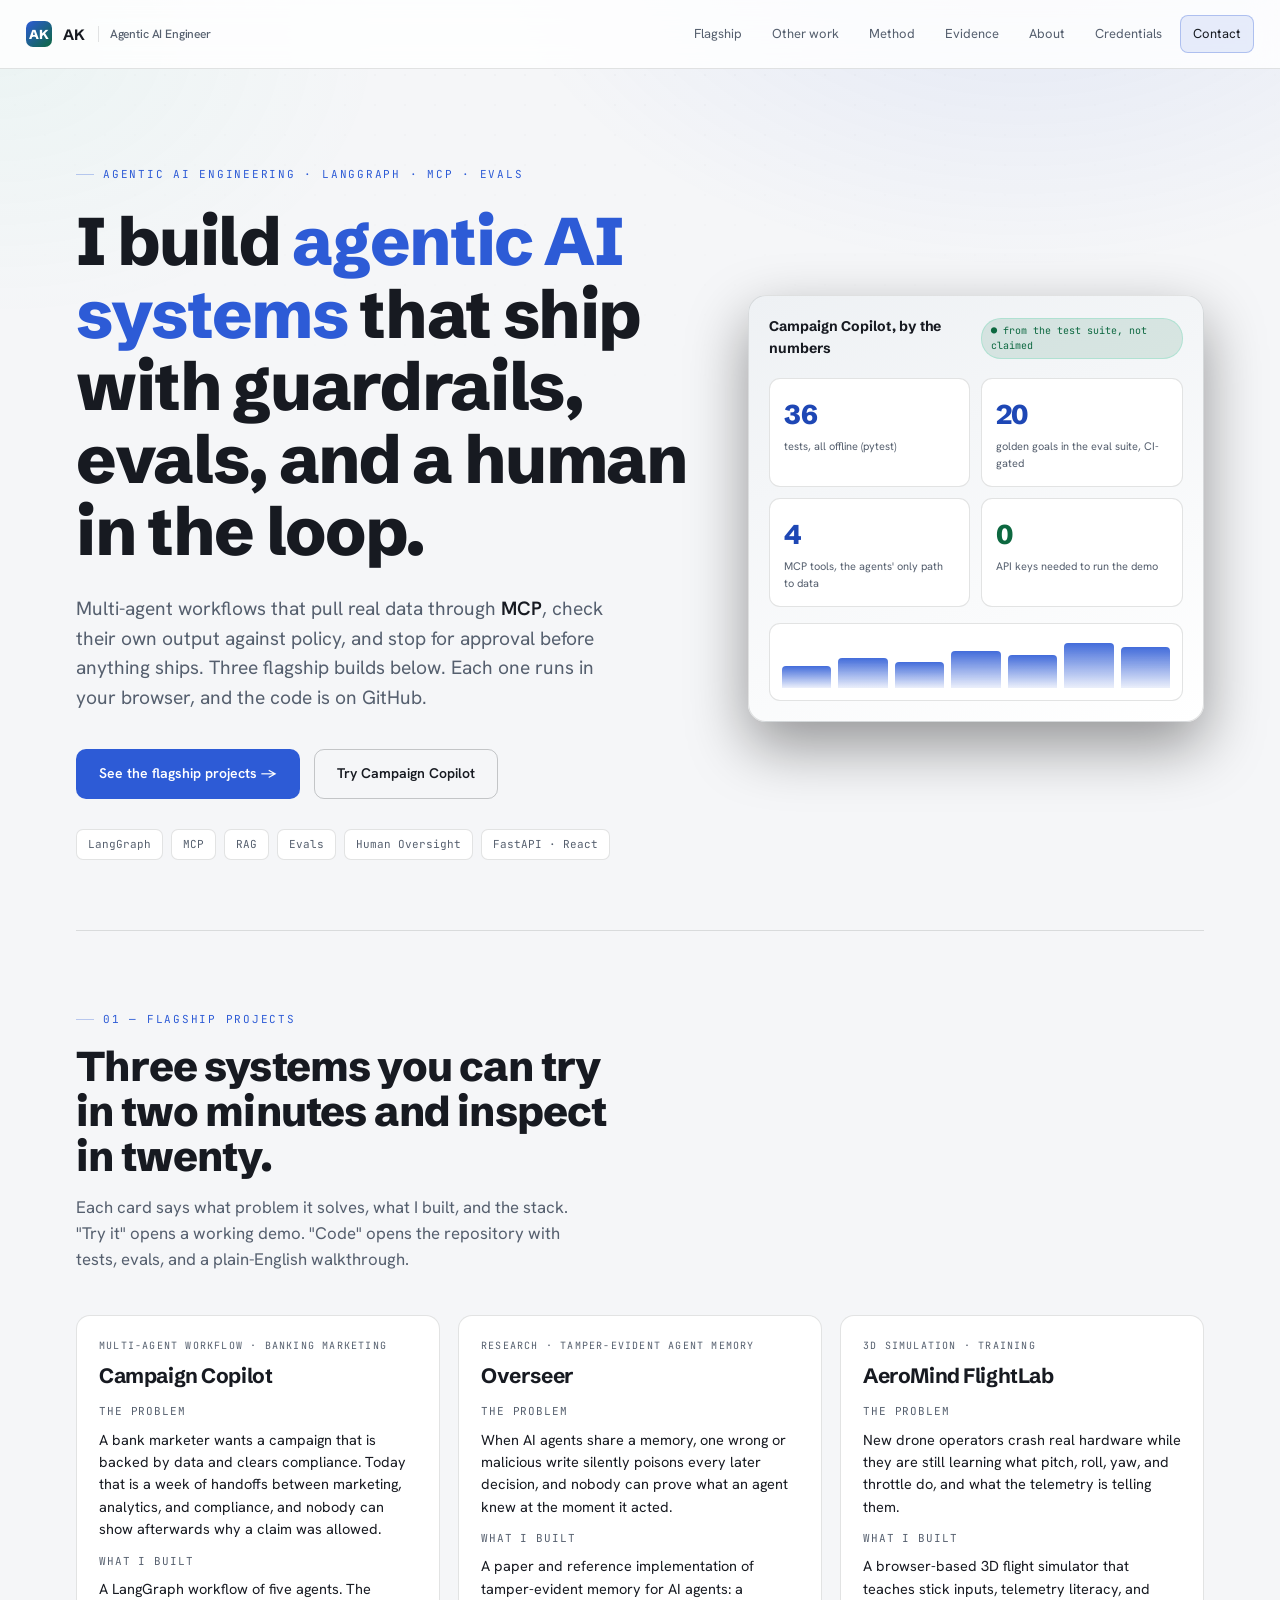
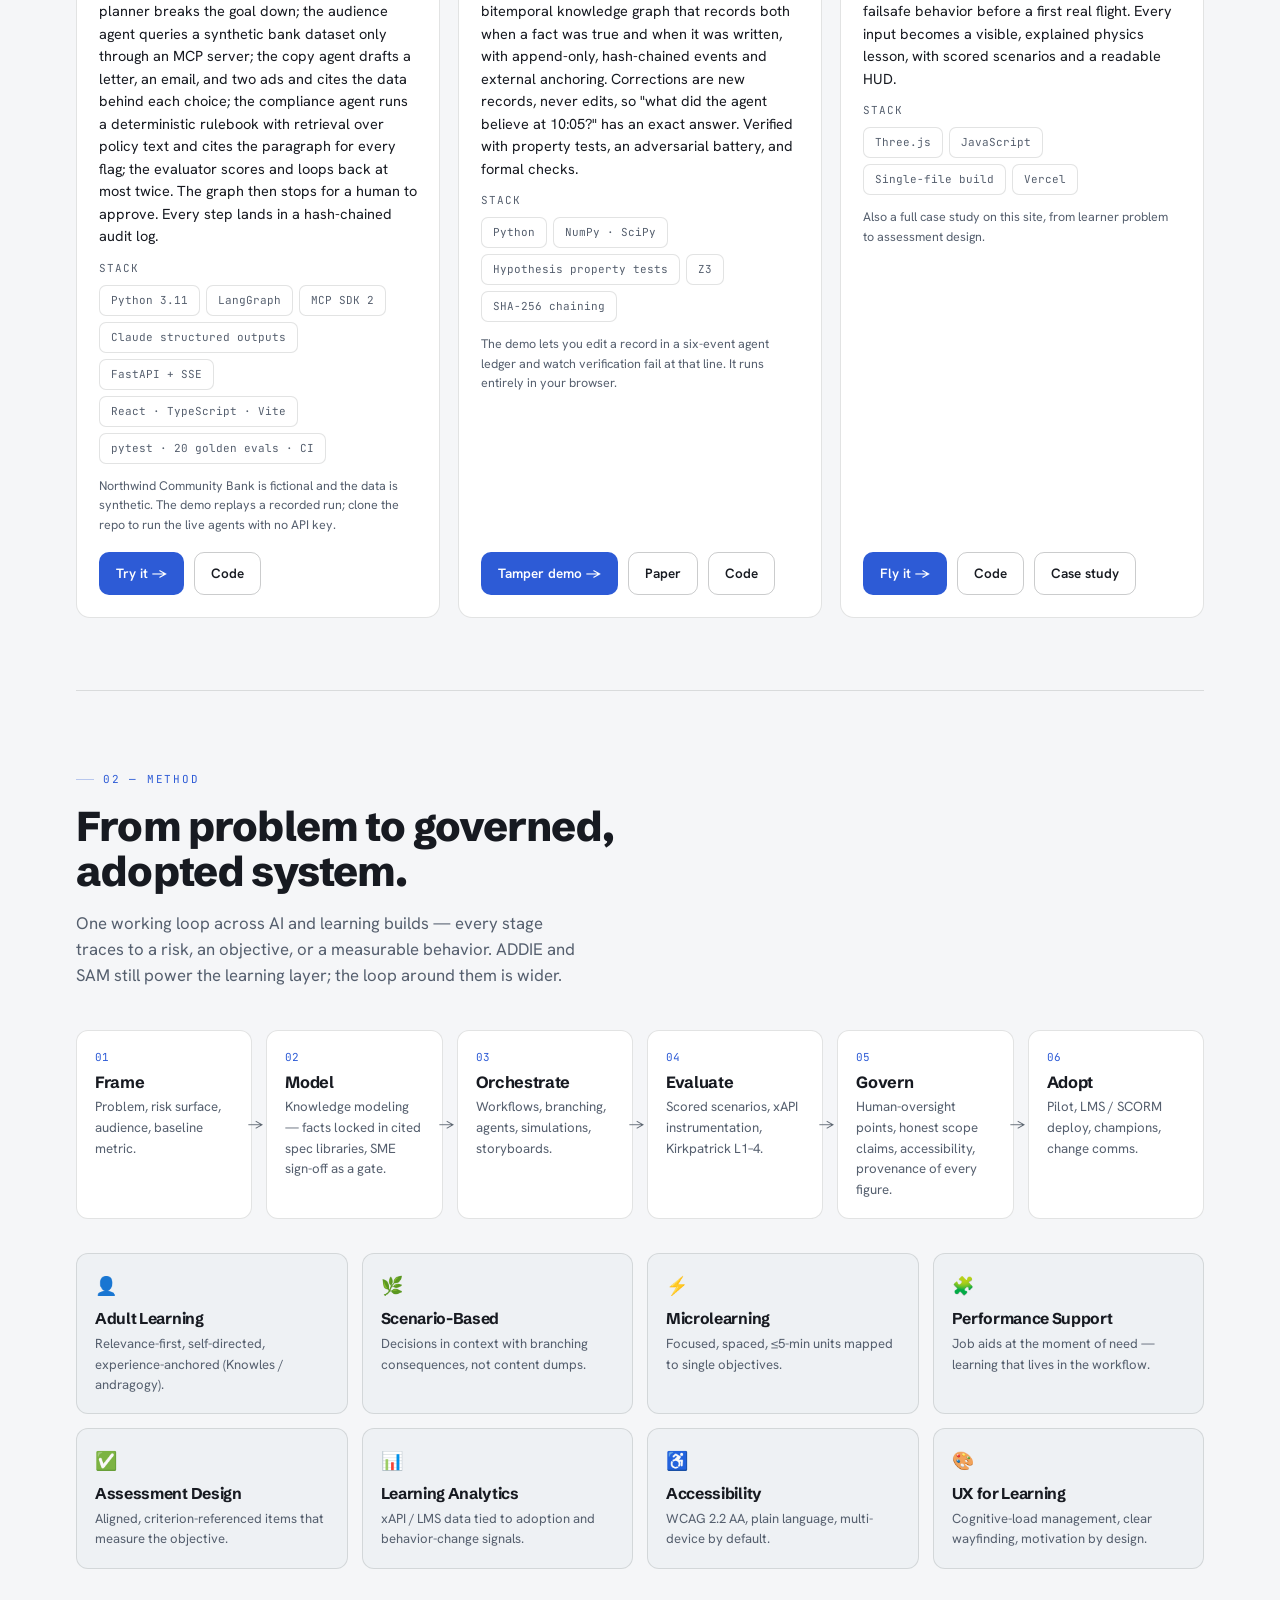
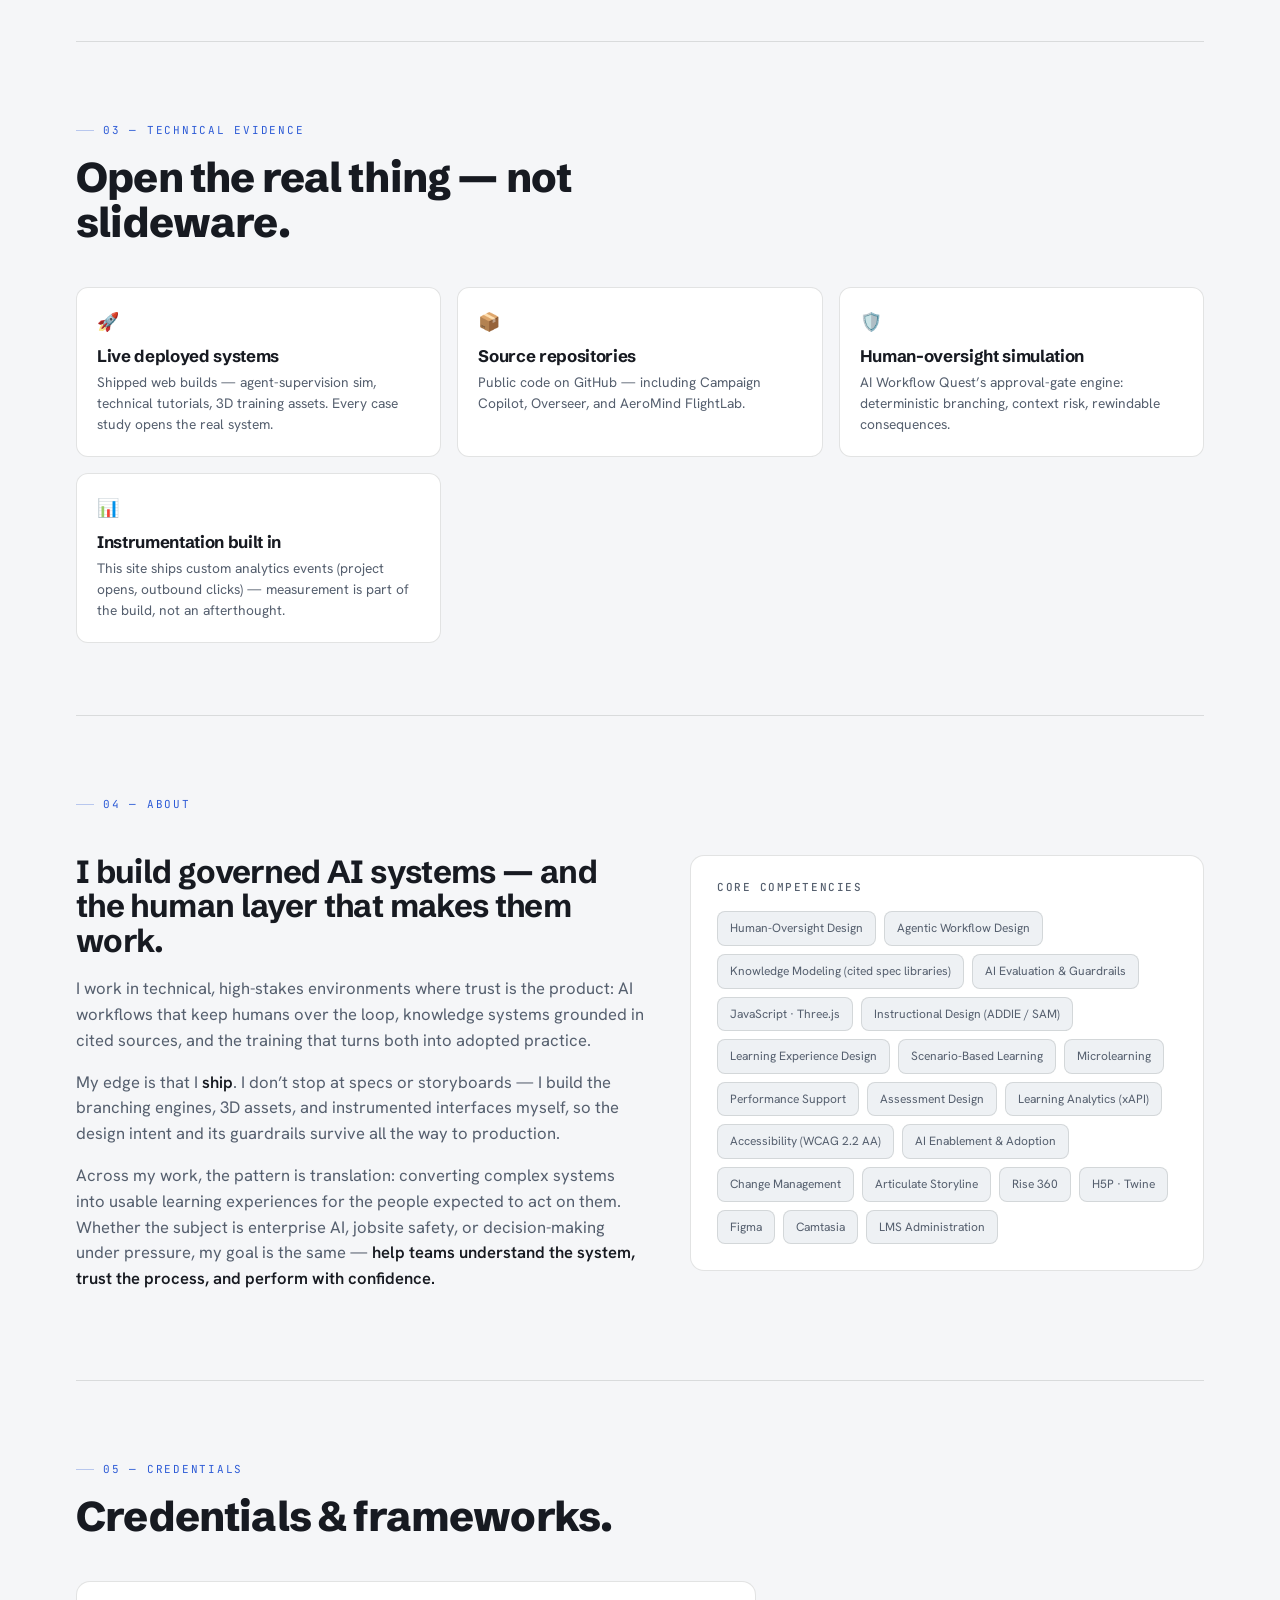
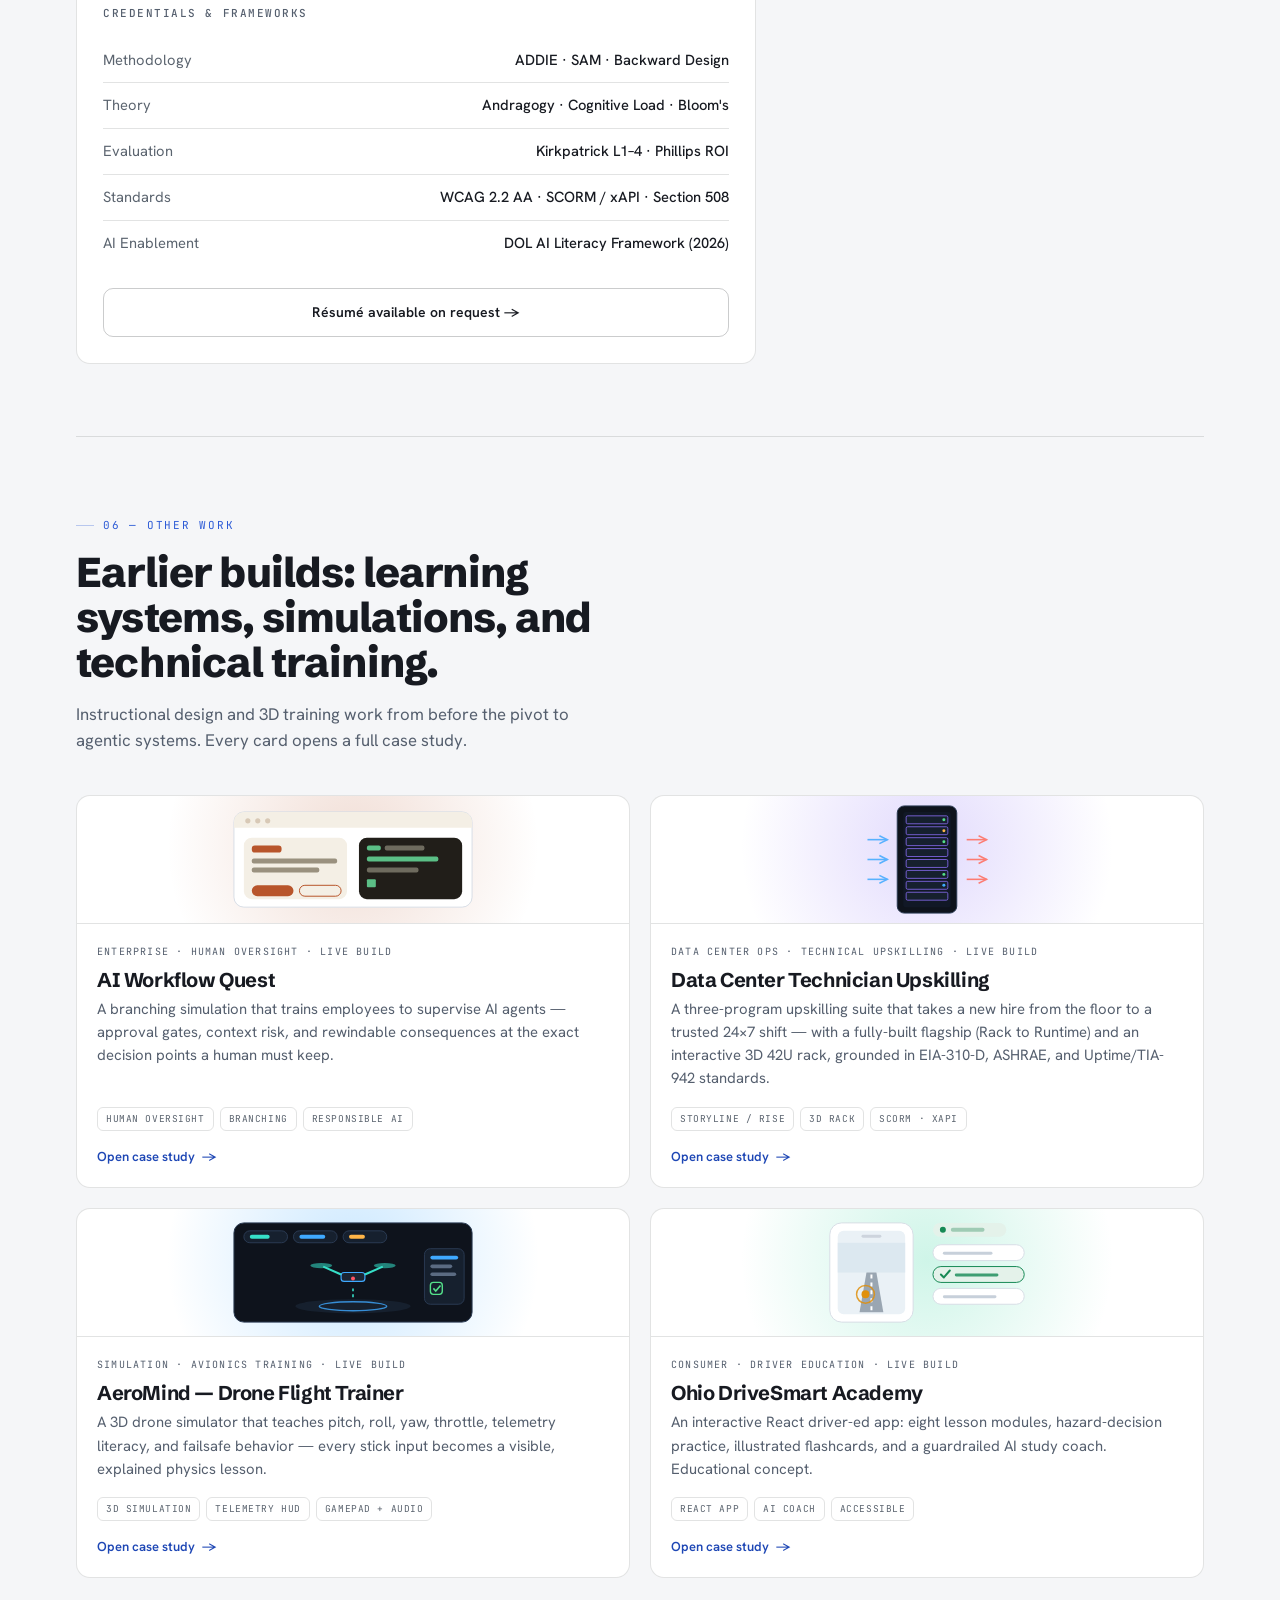
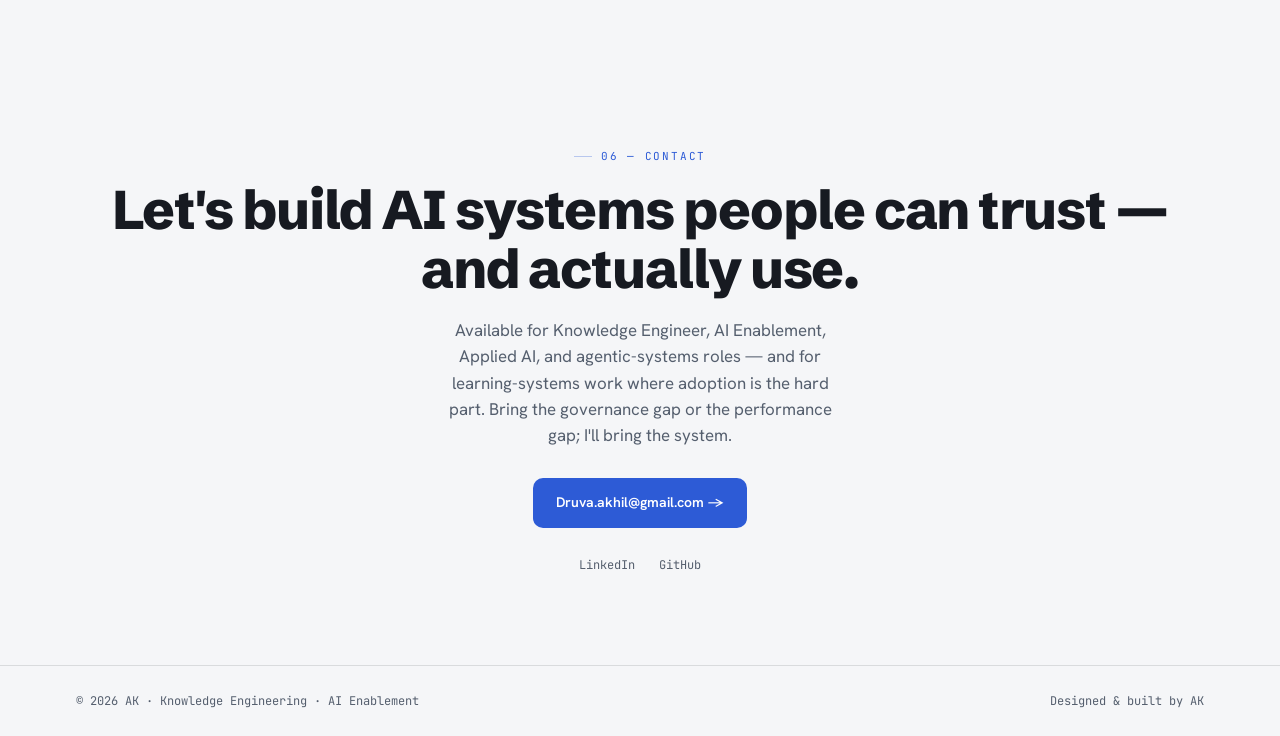
==== commit 4354bde2: "Drop the last Gas Turbine mention from the Evidence section Co-Authored-By: Claude Fable 5.1 <norepl" ====
--- a/index.html
+++ b/index.html
@@ -474,7 +474,7 @@
       </div>
       <div class="art-grid">
         <a class="art rv" href="#systems"><div class="ic">🚀</div><h4>Live deployed systems</h4><p>Shipped web builds — agent-supervision sim, technical tutorials, 3D training assets. Every case study opens the real system.</p></a>
-        <a class="art rv" href="https://github.com/AkhilDhruva" target="_blank" rel="noopener"><div class="ic">📦</div><h4>Source repositories</h4><p>Public code on GitHub — including AeroMind FlightLab and the Gas Turbine 3D tutorial.</p></a>
+        <a class="art rv" href="https://github.com/AkhilDhruva" target="_blank" rel="noopener"><div class="ic">📦</div><h4>Source repositories</h4><p>Public code on GitHub — including Campaign Copilot, Overseer, and AeroMind FlightLab.</p></a>
         <a class="art rv" href="ai-workflow-quest.html" target="_blank" rel="noopener"><div class="ic">🛡️</div><h4>Human-oversight simulation</h4><p>AI Workflow Quest’s approval-gate engine: deterministic branching, context risk, rewindable consequences.</p></a>
         <div class="art rv"><div class="ic">📊</div><h4>Instrumentation built in</h4><p>This site ships custom analytics events (project opens, outbound clicks) — measurement is part of the build, not an afterthought.</p></div>
       </div>
